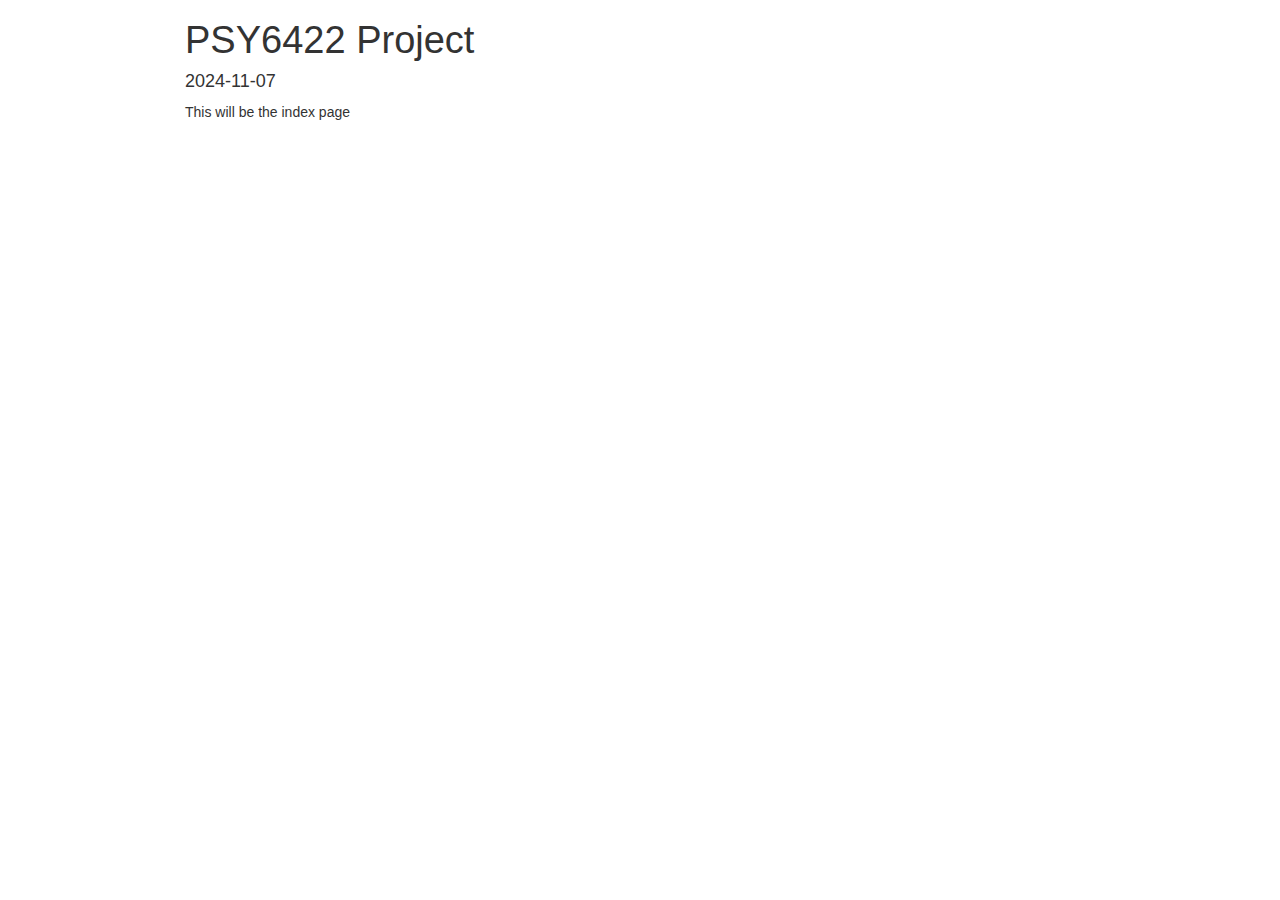
==== index.html @ 526a6722 "Add index page" ====
<!DOCTYPE html>

<html>

<head>

<meta charset="utf-8" />
<meta name="generator" content="pandoc" />
<meta http-equiv="X-UA-Compatible" content="IE=EDGE" />



<meta name="date" content="2024-11-07" />

<title>PSY6422 Project</title>

<script>// Pandoc 2.9 adds attributes on both header and div. We remove the former (to
// be compatible with the behavior of Pandoc < 2.8).
document.addEventListener('DOMContentLoaded', function(e) {
  var hs = document.querySelectorAll("div.section[class*='level'] > :first-child");
  var i, h, a;
  for (i = 0; i < hs.length; i++) {
    h = hs[i];
    if (!/^h[1-6]$/i.test(h.tagName)) continue;  // it should be a header h1-h6
    a = h.attributes;
    while (a.length > 0) h.removeAttribute(a[0].name);
  }
});
</script>
<script>/*! jQuery v3.6.0 | (c) OpenJS Foundation and other contributors | jquery.org/license */
!function(e,t){"use strict";"object"==typeof module&&"object"==typeof module.exports?module.exports=e.document?t(e,!0):function(e){if(!e.document)throw new Error("jQuery requires a window with a document");return t(e)}:t(e)}("undefined"!=typeof window?window:this,function(C,e){"use strict";var t=[],r=Object.getPrototypeOf,s=t.slice,g=t.flat?function(e){return t.flat.call(e)}:function(e){return t.concat.apply([],e)},u=t.push,i=t.indexOf,n={},o=n.toString,v=n.hasOwnProperty,a=v.toString,l=a.call(Object),y={},m=function(e){return"function"==typeof e&&"number"!=typeof e.nodeType&&"function"!=typeof e.item},x=function(e){return null!=e&&e===e.window},E=C.document,c={type:!0,src:!0,nonce:!0,noModule:!0};function b(e,t,n){var r,i,o=(n=n||E).createElement("script");if(o.text=e,t)for(r in c)(i=t[r]||t.getAttribute&&t.getAttribute(r))&&o.setAttribute(r,i);n.head.appendChild(o).parentNode.removeChild(o)}function w(e){return null==e?e+"":"object"==typeof e||"function"==typeof e?n[o.call(e)]||"object":typeof e}var f="3.6.0",S=function(e,t){return new S.fn.init(e,t)};function p(e){var t=!!e&&"length"in e&&e.length,n=w(e);return!m(e)&&!x(e)&&("array"===n||0===t||"number"==typeof t&&0<t&&t-1 in e)}S.fn=S.prototype={jquery:f,constructor:S,length:0,toArray:function(){return s.call(this)},get:function(e){return null==e?s.call(this):e<0?this[e+this.length]:this[e]},pushStack:function(e){var t=S.merge(this.constructor(),e);return t.prevObject=this,t},each:function(e){return S.each(this,e)},map:function(n){return this.pushStack(S.map(this,function(e,t){return n.call(e,t,e)}))},slice:function(){return this.pushStack(s.apply(this,arguments))},first:function(){return this.eq(0)},last:function(){return this.eq(-1)},even:function(){return this.pushStack(S.grep(this,function(e,t){return(t+1)%2}))},odd:function(){return this.pushStack(S.grep(this,function(e,t){return t%2}))},eq:function(e){var t=this.length,n=+e+(e<0?t:0);return this.pushStack(0<=n&&n<t?[this[n]]:[])},end:function(){return this.prevObject||this.constructor()},push:u,sort:t.sort,splice:t.splice},S.extend=S.fn.extend=function(){var e,t,n,r,i,o,a=arguments[0]||{},s=1,u=arguments.length,l=!1;for("boolean"==typeof a&&(l=a,a=arguments[s]||{},s++),"object"==typeof a||m(a)||(a={}),s===u&&(a=this,s--);s<u;s++)if(null!=(e=arguments[s]))for(t in e)r=e[t],"__proto__"!==t&&a!==r&&(l&&r&&(S.isPlainObject(r)||(i=Array.isArray(r)))?(n=a[t],o=i&&!Array.isArray(n)?[]:i||S.isPlainObject(n)?n:{},i=!1,a[t]=S.extend(l,o,r)):void 0!==r&&(a[t]=r));return a},S.extend({expando:"jQuery"+(f+Math.random()).replace(/\D/g,""),isReady:!0,error:function(e){throw new Error(e)},noop:function(){},isPlainObject:function(e){var t,n;return!(!e||"[object Object]"!==o.call(e))&&(!(t=r(e))||"function"==typeof(n=v.call(t,"constructor")&&t.constructor)&&a.call(n)===l)},isEmptyObject:function(e){var t;for(t in e)return!1;return!0},globalEval:function(e,t,n){b(e,{nonce:t&&t.nonce},n)},each:function(e,t){var n,r=0;if(p(e)){for(n=e.length;r<n;r++)if(!1===t.call(e[r],r,e[r]))break}else for(r in e)if(!1===t.call(e[r],r,e[r]))break;return e},makeArray:function(e,t){var n=t||[];return null!=e&&(p(Object(e))?S.merge(n,"string"==typeof e?[e]:e):u.call(n,e)),n},inArray:function(e,t,n){return null==t?-1:i.call(t,e,n)},merge:function(e,t){for(var n=+t.length,r=0,i=e.length;r<n;r++)e[i++]=t[r];return e.length=i,e},grep:function(e,t,n){for(var r=[],i=0,o=e.length,a=!n;i<o;i++)!t(e[i],i)!==a&&r.push(e[i]);return r},map:function(e,t,n){var r,i,o=0,a=[];if(p(e))for(r=e.length;o<r;o++)null!=(i=t(e[o],o,n))&&a.push(i);else for(o in e)null!=(i=t(e[o],o,n))&&a.push(i);return g(a)},guid:1,support:y}),"function"==typeof Symbol&&(S.fn[Symbol.iterator]=t[Symbol.iterator]),S.each("Boolean Number String Function Array Date RegExp Object Error Symbol".split(" "),function(e,t){n["[object "+t+"]"]=t.toLowerCase()});var d=function(n){var e,d,b,o,i,h,f,g,w,u,l,T,C,a,E,v,s,c,y,S="sizzle"+1*new Date,p=n.document,k=0,r=0,m=ue(),x=ue(),A=ue(),N=ue(),j=function(e,t){return e===t&&(l=!0),0},D={}.hasOwnProperty,t=[],q=t.pop,L=t.push,H=t.push,O=t.slice,P=function(e,t){for(var n=0,r=e.length;n<r;n++)if(e[n]===t)return n;return-1},R="checked|selected|async|autofocus|autoplay|controls|defer|disabled|hidden|ismap|loop|multiple|open|readonly|required|scoped",M="[\\x20\\t\\r\\n\\f]",I="(?:\\\\[\\da-fA-F]{1,6}"+M+"?|\\\\[^\\r\\n\\f]|[\\w-]|[^\0-\\x7f])+",W="\\["+M+"*("+I+")(?:"+M+"*([*^$|!~]?=)"+M+"*(?:'((?:\\\\.|[^\\\\'])*)'|\"((?:\\\\.|[^\\\\\"])*)\"|("+I+"))|)"+M+"*\\]",F=":("+I+")(?:\\((('((?:\\\\.|[^\\\\'])*)'|\"((?:\\\\.|[^\\\\\"])*)\")|((?:\\\\.|[^\\\\()[\\]]|"+W+")*)|.*)\\)|)",B=new RegExp(M+"+","g"),$=new RegExp("^"+M+"+|((?:^|[^\\\\])(?:\\\\.)*)"+M+"+$","g"),_=new RegExp("^"+M+"*,"+M+"*"),z=new RegExp("^"+M+"*([>+~]|"+M+")"+M+"*"),U=new RegExp(M+"|>"),X=new RegExp(F),V=new RegExp("^"+I+"$"),G={ID:new RegExp("^#("+I+")"),CLASS:new RegExp("^\\.("+I+")"),TAG:new RegExp("^("+I+"|[*])"),ATTR:new RegExp("^"+W),PSEUDO:new RegExp("^"+F),CHILD:new RegExp("^:(only|first|last|nth|nth-last)-(child|of-type)(?:\\("+M+"*(even|odd|(([+-]|)(\\d*)n|)"+M+"*(?:([+-]|)"+M+"*(\\d+)|))"+M+"*\\)|)","i"),bool:new RegExp("^(?:"+R+")$","i"),needsContext:new RegExp("^"+M+"*[>+~]|:(even|odd|eq|gt|lt|nth|first|last)(?:\\("+M+"*((?:-\\d)?\\d*)"+M+"*\\)|)(?=[^-]|$)","i")},Y=/HTML$/i,Q=/^(?:input|select|textarea|button)$/i,J=/^h\d$/i,K=/^[^{]+\{\s*\[native \w/,Z=/^(?:#([\w-]+)|(\w+)|\.([\w-]+))$/,ee=/[+~]/,te=new RegExp("\\\\[\\da-fA-F]{1,6}"+M+"?|\\\\([^\\r\\n\\f])","g"),ne=function(e,t){var n="0x"+e.slice(1)-65536;return t||(n<0?String.fromCharCode(n+65536):String.fromCharCode(n>>10|55296,1023&n|56320))},re=/([\0-\x1f\x7f]|^-?\d)|^-$|[^\0-\x1f\x7f-\uFFFF\w-]/g,ie=function(e,t){return t?"\0"===e?"\ufffd":e.slice(0,-1)+"\\"+e.charCodeAt(e.length-1).toString(16)+" ":"\\"+e},oe=function(){T()},ae=be(function(e){return!0===e.disabled&&"fieldset"===e.nodeName.toLowerCase()},{dir:"parentNode",next:"legend"});try{H.apply(t=O.call(p.childNodes),p.childNodes),t[p.childNodes.length].nodeType}catch(e){H={apply:t.length?function(e,t){L.apply(e,O.call(t))}:function(e,t){var n=e.length,r=0;while(e[n++]=t[r++]);e.length=n-1}}}function se(t,e,n,r){var i,o,a,s,u,l,c,f=e&&e.ownerDocument,p=e?e.nodeType:9;if(n=n||[],"string"!=typeof t||!t||1!==p&&9!==p&&11!==p)return n;if(!r&&(T(e),e=e||C,E)){if(11!==p&&(u=Z.exec(t)))if(i=u[1]){if(9===p){if(!(a=e.getElementById(i)))return n;if(a.id===i)return n.push(a),n}else if(f&&(a=f.getElementById(i))&&y(e,a)&&a.id===i)return n.push(a),n}else{if(u[2])return H.apply(n,e.getElementsByTagName(t)),n;if((i=u[3])&&d.getElementsByClassName&&e.getElementsByClassName)return H.apply(n,e.getElementsByClassName(i)),n}if(d.qsa&&!N[t+" "]&&(!v||!v.test(t))&&(1!==p||"object"!==e.nodeName.toLowerCase())){if(c=t,f=e,1===p&&(U.test(t)||z.test(t))){(f=ee.test(t)&&ye(e.parentNode)||e)===e&&d.scope||((s=e.getAttribute("id"))?s=s.replace(re,ie):e.setAttribute("id",s=S)),o=(l=h(t)).length;while(o--)l[o]=(s?"#"+s:":scope")+" "+xe(l[o]);c=l.join(",")}try{return H.apply(n,f.querySelectorAll(c)),n}catch(e){N(t,!0)}finally{s===S&&e.removeAttribute("id")}}}return g(t.replace($,"$1"),e,n,r)}function ue(){var r=[];return function e(t,n){return r.push(t+" ")>b.cacheLength&&delete e[r.shift()],e[t+" "]=n}}function le(e){return e[S]=!0,e}function ce(e){var t=C.createElement("fieldset");try{return!!e(t)}catch(e){return!1}finally{t.parentNode&&t.parentNode.removeChild(t),t=null}}function fe(e,t){var n=e.split("|"),r=n.length;while(r--)b.attrHandle[n[r]]=t}function pe(e,t){var n=t&&e,r=n&&1===e.nodeType&&1===t.nodeType&&e.sourceIndex-t.sourceIndex;if(r)return r;if(n)while(n=n.nextSibling)if(n===t)return-1;return e?1:-1}function de(t){return function(e){return"input"===e.nodeName.toLowerCase()&&e.type===t}}function he(n){return function(e){var t=e.nodeName.toLowerCase();return("input"===t||"button"===t)&&e.type===n}}function ge(t){return function(e){return"form"in e?e.parentNode&&!1===e.disabled?"label"in e?"label"in e.parentNode?e.parentNode.disabled===t:e.disabled===t:e.isDisabled===t||e.isDisabled!==!t&&ae(e)===t:e.disabled===t:"label"in e&&e.disabled===t}}function ve(a){return le(function(o){return o=+o,le(function(e,t){var n,r=a([],e.length,o),i=r.length;while(i--)e[n=r[i]]&&(e[n]=!(t[n]=e[n]))})})}function ye(e){return e&&"undefined"!=typeof e.getElementsByTagName&&e}for(e in d=se.support={},i=se.isXML=function(e){var t=e&&e.namespaceURI,n=e&&(e.ownerDocument||e).documentElement;return!Y.test(t||n&&n.nodeName||"HTML")},T=se.setDocument=function(e){var t,n,r=e?e.ownerDocument||e:p;return r!=C&&9===r.nodeType&&r.documentElement&&(a=(C=r).documentElement,E=!i(C),p!=C&&(n=C.defaultView)&&n.top!==n&&(n.addEventListener?n.addEventListener("unload",oe,!1):n.attachEvent&&n.attachEvent("onunload",oe)),d.scope=ce(function(e){return a.appendChild(e).appendChild(C.createElement("div")),"undefined"!=typeof e.querySelectorAll&&!e.querySelectorAll(":scope fieldset div").length}),d.attributes=ce(function(e){return e.className="i",!e.getAttribute("className")}),d.getElementsByTagName=ce(function(e){return e.appendChild(C.createComment("")),!e.getElementsByTagName("*").length}),d.getElementsByClassName=K.test(C.getElementsByClassName),d.getById=ce(function(e){return a.appendChild(e).id=S,!C.getElementsByName||!C.getElementsByName(S).length}),d.getById?(b.filter.ID=function(e){var t=e.replace(te,ne);return function(e){return e.getAttribute("id")===t}},b.find.ID=function(e,t){if("undefined"!=typeof t.getElementById&&E){var n=t.getElementById(e);return n?[n]:[]}}):(b.filter.ID=function(e){var n=e.replace(te,ne);return function(e){var t="undefined"!=typeof e.getAttributeNode&&e.getAttributeNode("id");return t&&t.value===n}},b.find.ID=function(e,t){if("undefined"!=typeof t.getElementById&&E){var n,r,i,o=t.getElementById(e);if(o){if((n=o.getAttributeNode("id"))&&n.value===e)return[o];i=t.getElementsByName(e),r=0;while(o=i[r++])if((n=o.getAttributeNode("id"))&&n.value===e)return[o]}return[]}}),b.find.TAG=d.getElementsByTagName?function(e,t){return"undefined"!=typeof t.getElementsByTagName?t.getElementsByTagName(e):d.qsa?t.querySelectorAll(e):void 0}:function(e,t){var n,r=[],i=0,o=t.getElementsByTagName(e);if("*"===e){while(n=o[i++])1===n.nodeType&&r.push(n);return r}return o},b.find.CLASS=d.getElementsByClassName&&function(e,t){if("undefined"!=typeof t.getElementsByClassName&&E)return t.getElementsByClassName(e)},s=[],v=[],(d.qsa=K.test(C.querySelectorAll))&&(ce(function(e){var t;a.appendChild(e).innerHTML="<a id='"+S+"'></a><select id='"+S+"-\r\\' msallowcapture=''><option selected=''></option></select>",e.querySelectorAll("[msallowcapture^='']").length&&v.push("[*^$]="+M+"*(?:''|\"\")"),e.querySelectorAll("[selected]").length||v.push("\\["+M+"*(?:value|"+R+")"),e.querySelectorAll("[id~="+S+"-]").length||v.push("~="),(t=C.createElement("input")).setAttribute("name",""),e.appendChild(t),e.querySelectorAll("[name='']").length||v.push("\\["+M+"*name"+M+"*="+M+"*(?:''|\"\")"),e.querySelectorAll(":checked").length||v.push(":checked"),e.querySelectorAll("a#"+S+"+*").length||v.push(".#.+[+~]"),e.querySelectorAll("\\\f"),v.push("[\\r\\n\\f]")}),ce(function(e){e.innerHTML="<a href='' disabled='disabled'></a><select disabled='disabled'><option/></select>";var t=C.createElement("input");t.setAttribute("type","hidden"),e.appendChild(t).setAttribute("name","D"),e.querySelectorAll("[name=d]").length&&v.push("name"+M+"*[*^$|!~]?="),2!==e.querySelectorAll(":enabled").length&&v.push(":enabled",":disabled"),a.appendChild(e).disabled=!0,2!==e.querySelectorAll(":disabled").length&&v.push(":enabled",":disabled"),e.querySelectorAll("*,:x"),v.push(",.*:")})),(d.matchesSelector=K.test(c=a.matches||a.webkitMatchesSelector||a.mozMatchesSelector||a.oMatchesSelector||a.msMatchesSelector))&&ce(function(e){d.disconnectedMatch=c.call(e,"*"),c.call(e,"[s!='']:x"),s.push("!=",F)}),v=v.length&&new RegExp(v.join("|")),s=s.length&&new RegExp(s.join("|")),t=K.test(a.compareDocumentPosition),y=t||K.test(a.contains)?function(e,t){var n=9===e.nodeType?e.documentElement:e,r=t&&t.parentNode;return e===r||!(!r||1!==r.nodeType||!(n.contains?n.contains(r):e.compareDocumentPosition&&16&e.compareDocumentPosition(r)))}:function(e,t){if(t)while(t=t.parentNode)if(t===e)return!0;return!1},j=t?function(e,t){if(e===t)return l=!0,0;var n=!e.compareDocumentPosition-!t.compareDocumentPosition;return n||(1&(n=(e.ownerDocument||e)==(t.ownerDocument||t)?e.compareDocumentPosition(t):1)||!d.sortDetached&&t.compareDocumentPosition(e)===n?e==C||e.ownerDocument==p&&y(p,e)?-1:t==C||t.ownerDocument==p&&y(p,t)?1:u?P(u,e)-P(u,t):0:4&n?-1:1)}:function(e,t){if(e===t)return l=!0,0;var n,r=0,i=e.parentNode,o=t.parentNode,a=[e],s=[t];if(!i||!o)return e==C?-1:t==C?1:i?-1:o?1:u?P(u,e)-P(u,t):0;if(i===o)return pe(e,t);n=e;while(n=n.parentNode)a.unshift(n);n=t;while(n=n.parentNode)s.unshift(n);while(a[r]===s[r])r++;return r?pe(a[r],s[r]):a[r]==p?-1:s[r]==p?1:0}),C},se.matches=function(e,t){return se(e,null,null,t)},se.matchesSelector=function(e,t){if(T(e),d.matchesSelector&&E&&!N[t+" "]&&(!s||!s.test(t))&&(!v||!v.test(t)))try{var n=c.call(e,t);if(n||d.disconnectedMatch||e.document&&11!==e.document.nodeType)return n}catch(e){N(t,!0)}return 0<se(t,C,null,[e]).length},se.contains=function(e,t){return(e.ownerDocument||e)!=C&&T(e),y(e,t)},se.attr=function(e,t){(e.ownerDocument||e)!=C&&T(e);var n=b.attrHandle[t.toLowerCase()],r=n&&D.call(b.attrHandle,t.toLowerCase())?n(e,t,!E):void 0;return void 0!==r?r:d.attributes||!E?e.getAttribute(t):(r=e.getAttributeNode(t))&&r.specified?r.value:null},se.escape=function(e){return(e+"").replace(re,ie)},se.error=function(e){throw new Error("Syntax error, unrecognized expression: "+e)},se.uniqueSort=function(e){var t,n=[],r=0,i=0;if(l=!d.detectDuplicates,u=!d.sortStable&&e.slice(0),e.sort(j),l){while(t=e[i++])t===e[i]&&(r=n.push(i));while(r--)e.splice(n[r],1)}return u=null,e},o=se.getText=function(e){var t,n="",r=0,i=e.nodeType;if(i){if(1===i||9===i||11===i){if("string"==typeof e.textContent)return e.textContent;for(e=e.firstChild;e;e=e.nextSibling)n+=o(e)}else if(3===i||4===i)return e.nodeValue}else while(t=e[r++])n+=o(t);return n},(b=se.selectors={cacheLength:50,createPseudo:le,match:G,attrHandle:{},find:{},relative:{">":{dir:"parentNode",first:!0}," ":{dir:"parentNode"},"+":{dir:"previousSibling",first:!0},"~":{dir:"previousSibling"}},preFilter:{ATTR:function(e){return e[1]=e[1].replace(te,ne),e[3]=(e[3]||e[4]||e[5]||"").replace(te,ne),"~="===e[2]&&(e[3]=" "+e[3]+" "),e.slice(0,4)},CHILD:function(e){return e[1]=e[1].toLowerCase(),"nth"===e[1].slice(0,3)?(e[3]||se.error(e[0]),e[4]=+(e[4]?e[5]+(e[6]||1):2*("even"===e[3]||"odd"===e[3])),e[5]=+(e[7]+e[8]||"odd"===e[3])):e[3]&&se.error(e[0]),e},PSEUDO:function(e){var t,n=!e[6]&&e[2];return G.CHILD.test(e[0])?null:(e[3]?e[2]=e[4]||e[5]||"":n&&X.test(n)&&(t=h(n,!0))&&(t=n.indexOf(")",n.length-t)-n.length)&&(e[0]=e[0].slice(0,t),e[2]=n.slice(0,t)),e.slice(0,3))}},filter:{TAG:function(e){var t=e.replace(te,ne).toLowerCase();return"*"===e?function(){return!0}:function(e){return e.nodeName&&e.nodeName.toLowerCase()===t}},CLASS:function(e){var t=m[e+" "];return t||(t=new RegExp("(^|"+M+")"+e+"("+M+"|$)"))&&m(e,function(e){return t.test("string"==typeof e.className&&e.className||"undefined"!=typeof e.getAttribute&&e.getAttribute("class")||"")})},ATTR:function(n,r,i){return function(e){var t=se.attr(e,n);return null==t?"!="===r:!r||(t+="","="===r?t===i:"!="===r?t!==i:"^="===r?i&&0===t.indexOf(i):"*="===r?i&&-1<t.indexOf(i):"$="===r?i&&t.slice(-i.length)===i:"~="===r?-1<(" "+t.replace(B," ")+" ").indexOf(i):"|="===r&&(t===i||t.slice(0,i.length+1)===i+"-"))}},CHILD:function(h,e,t,g,v){var y="nth"!==h.slice(0,3),m="last"!==h.slice(-4),x="of-type"===e;return 1===g&&0===v?function(e){return!!e.parentNode}:function(e,t,n){var r,i,o,a,s,u,l=y!==m?"nextSibling":"previousSibling",c=e.parentNode,f=x&&e.nodeName.toLowerCase(),p=!n&&!x,d=!1;if(c){if(y){while(l){a=e;while(a=a[l])if(x?a.nodeName.toLowerCase()===f:1===a.nodeType)return!1;u=l="only"===h&&!u&&"nextSibling"}return!0}if(u=[m?c.firstChild:c.lastChild],m&&p){d=(s=(r=(i=(o=(a=c)[S]||(a[S]={}))[a.uniqueID]||(o[a.uniqueID]={}))[h]||[])[0]===k&&r[1])&&r[2],a=s&&c.childNodes[s];while(a=++s&&a&&a[l]||(d=s=0)||u.pop())if(1===a.nodeType&&++d&&a===e){i[h]=[k,s,d];break}}else if(p&&(d=s=(r=(i=(o=(a=e)[S]||(a[S]={}))[a.uniqueID]||(o[a.uniqueID]={}))[h]||[])[0]===k&&r[1]),!1===d)while(a=++s&&a&&a[l]||(d=s=0)||u.pop())if((x?a.nodeName.toLowerCase()===f:1===a.nodeType)&&++d&&(p&&((i=(o=a[S]||(a[S]={}))[a.uniqueID]||(o[a.uniqueID]={}))[h]=[k,d]),a===e))break;return(d-=v)===g||d%g==0&&0<=d/g}}},PSEUDO:function(e,o){var t,a=b.pseudos[e]||b.setFilters[e.toLowerCase()]||se.error("unsupported pseudo: "+e);return a[S]?a(o):1<a.length?(t=[e,e,"",o],b.setFilters.hasOwnProperty(e.toLowerCase())?le(function(e,t){var n,r=a(e,o),i=r.length;while(i--)e[n=P(e,r[i])]=!(t[n]=r[i])}):function(e){return a(e,0,t)}):a}},pseudos:{not:le(function(e){var r=[],i=[],s=f(e.replace($,"$1"));return s[S]?le(function(e,t,n,r){var i,o=s(e,null,r,[]),a=e.length;while(a--)(i=o[a])&&(e[a]=!(t[a]=i))}):function(e,t,n){return r[0]=e,s(r,null,n,i),r[0]=null,!i.pop()}}),has:le(function(t){return function(e){return 0<se(t,e).length}}),contains:le(function(t){return t=t.replace(te,ne),function(e){return-1<(e.textContent||o(e)).indexOf(t)}}),lang:le(function(n){return V.test(n||"")||se.error("unsupported lang: "+n),n=n.replace(te,ne).toLowerCase(),function(e){var t;do{if(t=E?e.lang:e.getAttribute("xml:lang")||e.getAttribute("lang"))return(t=t.toLowerCase())===n||0===t.indexOf(n+"-")}while((e=e.parentNode)&&1===e.nodeType);return!1}}),target:function(e){var t=n.location&&n.location.hash;return t&&t.slice(1)===e.id},root:function(e){return e===a},focus:function(e){return e===C.activeElement&&(!C.hasFocus||C.hasFocus())&&!!(e.type||e.href||~e.tabIndex)},enabled:ge(!1),disabled:ge(!0),checked:function(e){var t=e.nodeName.toLowerCase();return"input"===t&&!!e.checked||"option"===t&&!!e.selected},selected:function(e){return e.parentNode&&e.parentNode.selectedIndex,!0===e.selected},empty:function(e){for(e=e.firstChild;e;e=e.nextSibling)if(e.nodeType<6)return!1;return!0},parent:function(e){return!b.pseudos.empty(e)},header:function(e){return J.test(e.nodeName)},input:function(e){return Q.test(e.nodeName)},button:function(e){var t=e.nodeName.toLowerCase();return"input"===t&&"button"===e.type||"button"===t},text:function(e){var t;return"input"===e.nodeName.toLowerCase()&&"text"===e.type&&(null==(t=e.getAttribute("type"))||"text"===t.toLowerCase())},first:ve(function(){return[0]}),last:ve(function(e,t){return[t-1]}),eq:ve(function(e,t,n){return[n<0?n+t:n]}),even:ve(function(e,t){for(var n=0;n<t;n+=2)e.push(n);return e}),odd:ve(function(e,t){for(var n=1;n<t;n+=2)e.push(n);return e}),lt:ve(function(e,t,n){for(var r=n<0?n+t:t<n?t:n;0<=--r;)e.push(r);return e}),gt:ve(function(e,t,n){for(var r=n<0?n+t:n;++r<t;)e.push(r);return e})}}).pseudos.nth=b.pseudos.eq,{radio:!0,checkbox:!0,file:!0,password:!0,image:!0})b.pseudos[e]=de(e);for(e in{submit:!0,reset:!0})b.pseudos[e]=he(e);function me(){}function xe(e){for(var t=0,n=e.length,r="";t<n;t++)r+=e[t].value;return r}function be(s,e,t){var u=e.dir,l=e.next,c=l||u,f=t&&"parentNode"===c,p=r++;return e.first?function(e,t,n){while(e=e[u])if(1===e.nodeType||f)return s(e,t,n);return!1}:function(e,t,n){var r,i,o,a=[k,p];if(n){while(e=e[u])if((1===e.nodeType||f)&&s(e,t,n))return!0}else while(e=e[u])if(1===e.nodeType||f)if(i=(o=e[S]||(e[S]={}))[e.uniqueID]||(o[e.uniqueID]={}),l&&l===e.nodeName.toLowerCase())e=e[u]||e;else{if((r=i[c])&&r[0]===k&&r[1]===p)return a[2]=r[2];if((i[c]=a)[2]=s(e,t,n))return!0}return!1}}function we(i){return 1<i.length?function(e,t,n){var r=i.length;while(r--)if(!i[r](e,t,n))return!1;return!0}:i[0]}function Te(e,t,n,r,i){for(var o,a=[],s=0,u=e.length,l=null!=t;s<u;s++)(o=e[s])&&(n&&!n(o,r,i)||(a.push(o),l&&t.push(s)));return a}function Ce(d,h,g,v,y,e){return v&&!v[S]&&(v=Ce(v)),y&&!y[S]&&(y=Ce(y,e)),le(function(e,t,n,r){var i,o,a,s=[],u=[],l=t.length,c=e||function(e,t,n){for(var r=0,i=t.length;r<i;r++)se(e,t[r],n);return n}(h||"*",n.nodeType?[n]:n,[]),f=!d||!e&&h?c:Te(c,s,d,n,r),p=g?y||(e?d:l||v)?[]:t:f;if(g&&g(f,p,n,r),v){i=Te(p,u),v(i,[],n,r),o=i.length;while(o--)(a=i[o])&&(p[u[o]]=!(f[u[o]]=a))}if(e){if(y||d){if(y){i=[],o=p.length;while(o--)(a=p[o])&&i.push(f[o]=a);y(null,p=[],i,r)}o=p.length;while(o--)(a=p[o])&&-1<(i=y?P(e,a):s[o])&&(e[i]=!(t[i]=a))}}else p=Te(p===t?p.splice(l,p.length):p),y?y(null,t,p,r):H.apply(t,p)})}function Ee(e){for(var i,t,n,r=e.length,o=b.relative[e[0].type],a=o||b.relative[" "],s=o?1:0,u=be(function(e){return e===i},a,!0),l=be(function(e){return-1<P(i,e)},a,!0),c=[function(e,t,n){var r=!o&&(n||t!==w)||((i=t).nodeType?u(e,t,n):l(e,t,n));return i=null,r}];s<r;s++)if(t=b.relative[e[s].type])c=[be(we(c),t)];else{if((t=b.filter[e[s].type].apply(null,e[s].matches))[S]){for(n=++s;n<r;n++)if(b.relative[e[n].type])break;return Ce(1<s&&we(c),1<s&&xe(e.slice(0,s-1).concat({value:" "===e[s-2].type?"*":""})).replace($,"$1"),t,s<n&&Ee(e.slice(s,n)),n<r&&Ee(e=e.slice(n)),n<r&&xe(e))}c.push(t)}return we(c)}return me.prototype=b.filters=b.pseudos,b.setFilters=new me,h=se.tokenize=function(e,t){var n,r,i,o,a,s,u,l=x[e+" "];if(l)return t?0:l.slice(0);a=e,s=[],u=b.preFilter;while(a){for(o in n&&!(r=_.exec(a))||(r&&(a=a.slice(r[0].length)||a),s.push(i=[])),n=!1,(r=z.exec(a))&&(n=r.shift(),i.push({value:n,type:r[0].replace($," ")}),a=a.slice(n.length)),b.filter)!(r=G[o].exec(a))||u[o]&&!(r=u[o](r))||(n=r.shift(),i.push({value:n,type:o,matches:r}),a=a.slice(n.length));if(!n)break}return t?a.length:a?se.error(e):x(e,s).slice(0)},f=se.compile=function(e,t){var n,v,y,m,x,r,i=[],o=[],a=A[e+" "];if(!a){t||(t=h(e)),n=t.length;while(n--)(a=Ee(t[n]))[S]?i.push(a):o.push(a);(a=A(e,(v=o,m=0<(y=i).length,x=0<v.length,r=function(e,t,n,r,i){var o,a,s,u=0,l="0",c=e&&[],f=[],p=w,d=e||x&&b.find.TAG("*",i),h=k+=null==p?1:Math.random()||.1,g=d.length;for(i&&(w=t==C||t||i);l!==g&&null!=(o=d[l]);l++){if(x&&o){a=0,t||o.ownerDocument==C||(T(o),n=!E);while(s=v[a++])if(s(o,t||C,n)){r.push(o);break}i&&(k=h)}m&&((o=!s&&o)&&u--,e&&c.push(o))}if(u+=l,m&&l!==u){a=0;while(s=y[a++])s(c,f,t,n);if(e){if(0<u)while(l--)c[l]||f[l]||(f[l]=q.call(r));f=Te(f)}H.apply(r,f),i&&!e&&0<f.length&&1<u+y.length&&se.uniqueSort(r)}return i&&(k=h,w=p),c},m?le(r):r))).selector=e}return a},g=se.select=function(e,t,n,r){var i,o,a,s,u,l="function"==typeof e&&e,c=!r&&h(e=l.selector||e);if(n=n||[],1===c.length){if(2<(o=c[0]=c[0].slice(0)).length&&"ID"===(a=o[0]).type&&9===t.nodeType&&E&&b.relative[o[1].type]){if(!(t=(b.find.ID(a.matches[0].replace(te,ne),t)||[])[0]))return n;l&&(t=t.parentNode),e=e.slice(o.shift().value.length)}i=G.needsContext.test(e)?0:o.length;while(i--){if(a=o[i],b.relative[s=a.type])break;if((u=b.find[s])&&(r=u(a.matches[0].replace(te,ne),ee.test(o[0].type)&&ye(t.parentNode)||t))){if(o.splice(i,1),!(e=r.length&&xe(o)))return H.apply(n,r),n;break}}}return(l||f(e,c))(r,t,!E,n,!t||ee.test(e)&&ye(t.parentNode)||t),n},d.sortStable=S.split("").sort(j).join("")===S,d.detectDuplicates=!!l,T(),d.sortDetached=ce(function(e){return 1&e.compareDocumentPosition(C.createElement("fieldset"))}),ce(function(e){return e.innerHTML="<a href='#'></a>","#"===e.firstChild.getAttribute("href")})||fe("type|href|height|width",function(e,t,n){if(!n)return e.getAttribute(t,"type"===t.toLowerCase()?1:2)}),d.attributes&&ce(function(e){return e.innerHTML="<input/>",e.firstChild.setAttribute("value",""),""===e.firstChild.getAttribute("value")})||fe("value",function(e,t,n){if(!n&&"input"===e.nodeName.toLowerCase())return e.defaultValue}),ce(function(e){return null==e.getAttribute("disabled")})||fe(R,function(e,t,n){var r;if(!n)return!0===e[t]?t.toLowerCase():(r=e.getAttributeNode(t))&&r.specified?r.value:null}),se}(C);S.find=d,S.expr=d.selectors,S.expr[":"]=S.expr.pseudos,S.uniqueSort=S.unique=d.uniqueSort,S.text=d.getText,S.isXMLDoc=d.isXML,S.contains=d.contains,S.escapeSelector=d.escape;var h=function(e,t,n){var r=[],i=void 0!==n;while((e=e[t])&&9!==e.nodeType)if(1===e.nodeType){if(i&&S(e).is(n))break;r.push(e)}return r},T=function(e,t){for(var n=[];e;e=e.nextSibling)1===e.nodeType&&e!==t&&n.push(e);return n},k=S.expr.match.needsContext;function A(e,t){return e.nodeName&&e.nodeName.toLowerCase()===t.toLowerCase()}var N=/^<([a-z][^\/\0>:\x20\t\r\n\f]*)[\x20\t\r\n\f]*\/?>(?:<\/\1>|)$/i;function j(e,n,r){return m(n)?S.grep(e,function(e,t){return!!n.call(e,t,e)!==r}):n.nodeType?S.grep(e,function(e){return e===n!==r}):"string"!=typeof n?S.grep(e,function(e){return-1<i.call(n,e)!==r}):S.filter(n,e,r)}S.filter=function(e,t,n){var r=t[0];return n&&(e=":not("+e+")"),1===t.length&&1===r.nodeType?S.find.matchesSelector(r,e)?[r]:[]:S.find.matches(e,S.grep(t,function(e){return 1===e.nodeType}))},S.fn.extend({find:function(e){var t,n,r=this.length,i=this;if("string"!=typeof e)return this.pushStack(S(e).filter(function(){for(t=0;t<r;t++)if(S.contains(i[t],this))return!0}));for(n=this.pushStack([]),t=0;t<r;t++)S.find(e,i[t],n);return 1<r?S.uniqueSort(n):n},filter:function(e){return this.pushStack(j(this,e||[],!1))},not:function(e){return this.pushStack(j(this,e||[],!0))},is:function(e){return!!j(this,"string"==typeof e&&k.test(e)?S(e):e||[],!1).length}});var D,q=/^(?:\s*(<[\w\W]+>)[^>]*|#([\w-]+))$/;(S.fn.init=function(e,t,n){var r,i;if(!e)return this;if(n=n||D,"string"==typeof e){if(!(r="<"===e[0]&&">"===e[e.length-1]&&3<=e.length?[null,e,null]:q.exec(e))||!r[1]&&t)return!t||t.jquery?(t||n).find(e):this.constructor(t).find(e);if(r[1]){if(t=t instanceof S?t[0]:t,S.merge(this,S.parseHTML(r[1],t&&t.nodeType?t.ownerDocument||t:E,!0)),N.test(r[1])&&S.isPlainObject(t))for(r in t)m(this[r])?this[r](t[r]):this.attr(r,t[r]);return this}return(i=E.getElementById(r[2]))&&(this[0]=i,this.length=1),this}return e.nodeType?(this[0]=e,this.length=1,this):m(e)?void 0!==n.ready?n.ready(e):e(S):S.makeArray(e,this)}).prototype=S.fn,D=S(E);var L=/^(?:parents|prev(?:Until|All))/,H={children:!0,contents:!0,next:!0,prev:!0};function O(e,t){while((e=e[t])&&1!==e.nodeType);return e}S.fn.extend({has:function(e){var t=S(e,this),n=t.length;return this.filter(function(){for(var e=0;e<n;e++)if(S.contains(this,t[e]))return!0})},closest:function(e,t){var n,r=0,i=this.length,o=[],a="string"!=typeof e&&S(e);if(!k.test(e))for(;r<i;r++)for(n=this[r];n&&n!==t;n=n.parentNode)if(n.nodeType<11&&(a?-1<a.index(n):1===n.nodeType&&S.find.matchesSelector(n,e))){o.push(n);break}return this.pushStack(1<o.length?S.uniqueSort(o):o)},index:function(e){return e?"string"==typeof e?i.call(S(e),this[0]):i.call(this,e.jquery?e[0]:e):this[0]&&this[0].parentNode?this.first().prevAll().length:-1},add:function(e,t){return this.pushStack(S.uniqueSort(S.merge(this.get(),S(e,t))))},addBack:function(e){return this.add(null==e?this.prevObject:this.prevObject.filter(e))}}),S.each({parent:function(e){var t=e.parentNode;return t&&11!==t.nodeType?t:null},parents:function(e){return h(e,"parentNode")},parentsUntil:function(e,t,n){return h(e,"parentNode",n)},next:function(e){return O(e,"nextSibling")},prev:function(e){return O(e,"previousSibling")},nextAll:function(e){return h(e,"nextSibling")},prevAll:function(e){return h(e,"previousSibling")},nextUntil:function(e,t,n){return h(e,"nextSibling",n)},prevUntil:function(e,t,n){return h(e,"previousSibling",n)},siblings:function(e){return T((e.parentNode||{}).firstChild,e)},children:function(e){return T(e.firstChild)},contents:function(e){return null!=e.contentDocument&&r(e.contentDocument)?e.contentDocument:(A(e,"template")&&(e=e.content||e),S.merge([],e.childNodes))}},function(r,i){S.fn[r]=function(e,t){var n=S.map(this,i,e);return"Until"!==r.slice(-5)&&(t=e),t&&"string"==typeof t&&(n=S.filter(t,n)),1<this.length&&(H[r]||S.uniqueSort(n),L.test(r)&&n.reverse()),this.pushStack(n)}});var P=/[^\x20\t\r\n\f]+/g;function R(e){return e}function M(e){throw e}function I(e,t,n,r){var i;try{e&&m(i=e.promise)?i.call(e).done(t).fail(n):e&&m(i=e.then)?i.call(e,t,n):t.apply(void 0,[e].slice(r))}catch(e){n.apply(void 0,[e])}}S.Callbacks=function(r){var e,n;r="string"==typeof r?(e=r,n={},S.each(e.match(P)||[],function(e,t){n[t]=!0}),n):S.extend({},r);var i,t,o,a,s=[],u=[],l=-1,c=function(){for(a=a||r.once,o=i=!0;u.length;l=-1){t=u.shift();while(++l<s.length)!1===s[l].apply(t[0],t[1])&&r.stopOnFalse&&(l=s.length,t=!1)}r.memory||(t=!1),i=!1,a&&(s=t?[]:"")},f={add:function(){return s&&(t&&!i&&(l=s.length-1,u.push(t)),function n(e){S.each(e,function(e,t){m(t)?r.unique&&f.has(t)||s.push(t):t&&t.length&&"string"!==w(t)&&n(t)})}(arguments),t&&!i&&c()),this},remove:function(){return S.each(arguments,function(e,t){var n;while(-1<(n=S.inArray(t,s,n)))s.splice(n,1),n<=l&&l--}),this},has:function(e){return e?-1<S.inArray(e,s):0<s.length},empty:function(){return s&&(s=[]),this},disable:function(){return a=u=[],s=t="",this},disabled:function(){return!s},lock:function(){return a=u=[],t||i||(s=t=""),this},locked:function(){return!!a},fireWith:function(e,t){return a||(t=[e,(t=t||[]).slice?t.slice():t],u.push(t),i||c()),this},fire:function(){return f.fireWith(this,arguments),this},fired:function(){return!!o}};return f},S.extend({Deferred:function(e){var o=[["notify","progress",S.Callbacks("memory"),S.Callbacks("memory"),2],["resolve","done",S.Callbacks("once memory"),S.Callbacks("once memory"),0,"resolved"],["reject","fail",S.Callbacks("once memory"),S.Callbacks("once memory"),1,"rejected"]],i="pending",a={state:function(){return i},always:function(){return s.done(arguments).fail(arguments),this},"catch":function(e){return a.then(null,e)},pipe:function(){var i=arguments;return S.Deferred(function(r){S.each(o,function(e,t){var n=m(i[t[4]])&&i[t[4]];s[t[1]](function(){var e=n&&n.apply(this,arguments);e&&m(e.promise)?e.promise().progress(r.notify).done(r.resolve).fail(r.reject):r[t[0]+"With"](this,n?[e]:arguments)})}),i=null}).promise()},then:function(t,n,r){var u=0;function l(i,o,a,s){return function(){var n=this,r=arguments,e=function(){var e,t;if(!(i<u)){if((e=a.apply(n,r))===o.promise())throw new TypeError("Thenable self-resolution");t=e&&("object"==typeof e||"function"==typeof e)&&e.then,m(t)?s?t.call(e,l(u,o,R,s),l(u,o,M,s)):(u++,t.call(e,l(u,o,R,s),l(u,o,M,s),l(u,o,R,o.notifyWith))):(a!==R&&(n=void 0,r=[e]),(s||o.resolveWith)(n,r))}},t=s?e:function(){try{e()}catch(e){S.Deferred.exceptionHook&&S.Deferred.exceptionHook(e,t.stackTrace),u<=i+1&&(a!==M&&(n=void 0,r=[e]),o.rejectWith(n,r))}};i?t():(S.Deferred.getStackHook&&(t.stackTrace=S.Deferred.getStackHook()),C.setTimeout(t))}}return S.Deferred(function(e){o[0][3].add(l(0,e,m(r)?r:R,e.notifyWith)),o[1][3].add(l(0,e,m(t)?t:R)),o[2][3].add(l(0,e,m(n)?n:M))}).promise()},promise:function(e){return null!=e?S.extend(e,a):a}},s={};return S.each(o,function(e,t){var n=t[2],r=t[5];a[t[1]]=n.add,r&&n.add(function(){i=r},o[3-e][2].disable,o[3-e][3].disable,o[0][2].lock,o[0][3].lock),n.add(t[3].fire),s[t[0]]=function(){return s[t[0]+"With"](this===s?void 0:this,arguments),this},s[t[0]+"With"]=n.fireWith}),a.promise(s),e&&e.call(s,s),s},when:function(e){var n=arguments.length,t=n,r=Array(t),i=s.call(arguments),o=S.Deferred(),a=function(t){return function(e){r[t]=this,i[t]=1<arguments.length?s.call(arguments):e,--n||o.resolveWith(r,i)}};if(n<=1&&(I(e,o.done(a(t)).resolve,o.reject,!n),"pending"===o.state()||m(i[t]&&i[t].then)))return o.then();while(t--)I(i[t],a(t),o.reject);return o.promise()}});var W=/^(Eval|Internal|Range|Reference|Syntax|Type|URI)Error$/;S.Deferred.exceptionHook=function(e,t){C.console&&C.console.warn&&e&&W.test(e.name)&&C.console.warn("jQuery.Deferred exception: "+e.message,e.stack,t)},S.readyException=function(e){C.setTimeout(function(){throw e})};var F=S.Deferred();function B(){E.removeEventListener("DOMContentLoaded",B),C.removeEventListener("load",B),S.ready()}S.fn.ready=function(e){return F.then(e)["catch"](function(e){S.readyException(e)}),this},S.extend({isReady:!1,readyWait:1,ready:function(e){(!0===e?--S.readyWait:S.isReady)||(S.isReady=!0)!==e&&0<--S.readyWait||F.resolveWith(E,[S])}}),S.ready.then=F.then,"complete"===E.readyState||"loading"!==E.readyState&&!E.documentElement.doScroll?C.setTimeout(S.ready):(E.addEventListener("DOMContentLoaded",B),C.addEventListener("load",B));var $=function(e,t,n,r,i,o,a){var s=0,u=e.length,l=null==n;if("object"===w(n))for(s in i=!0,n)$(e,t,s,n[s],!0,o,a);else if(void 0!==r&&(i=!0,m(r)||(a=!0),l&&(a?(t.call(e,r),t=null):(l=t,t=function(e,t,n){return l.call(S(e),n)})),t))for(;s<u;s++)t(e[s],n,a?r:r.call(e[s],s,t(e[s],n)));return i?e:l?t.call(e):u?t(e[0],n):o},_=/^-ms-/,z=/-([a-z])/g;function U(e,t){return t.toUpperCase()}function X(e){return e.replace(_,"ms-").replace(z,U)}var V=function(e){return 1===e.nodeType||9===e.nodeType||!+e.nodeType};function G(){this.expando=S.expando+G.uid++}G.uid=1,G.prototype={cache:function(e){var t=e[this.expando];return t||(t={},V(e)&&(e.nodeType?e[this.expando]=t:Object.defineProperty(e,this.expando,{value:t,configurable:!0}))),t},set:function(e,t,n){var r,i=this.cache(e);if("string"==typeof t)i[X(t)]=n;else for(r in t)i[X(r)]=t[r];return i},get:function(e,t){return void 0===t?this.cache(e):e[this.expando]&&e[this.expando][X(t)]},access:function(e,t,n){return void 0===t||t&&"string"==typeof t&&void 0===n?this.get(e,t):(this.set(e,t,n),void 0!==n?n:t)},remove:function(e,t){var n,r=e[this.expando];if(void 0!==r){if(void 0!==t){n=(t=Array.isArray(t)?t.map(X):(t=X(t))in r?[t]:t.match(P)||[]).length;while(n--)delete r[t[n]]}(void 0===t||S.isEmptyObject(r))&&(e.nodeType?e[this.expando]=void 0:delete e[this.expando])}},hasData:function(e){var t=e[this.expando];return void 0!==t&&!S.isEmptyObject(t)}};var Y=new G,Q=new G,J=/^(?:\{[\w\W]*\}|\[[\w\W]*\])$/,K=/[A-Z]/g;function Z(e,t,n){var r,i;if(void 0===n&&1===e.nodeType)if(r="data-"+t.replace(K,"-$&").toLowerCase(),"string"==typeof(n=e.getAttribute(r))){try{n="true"===(i=n)||"false"!==i&&("null"===i?null:i===+i+""?+i:J.test(i)?JSON.parse(i):i)}catch(e){}Q.set(e,t,n)}else n=void 0;return n}S.extend({hasData:function(e){return Q.hasData(e)||Y.hasData(e)},data:function(e,t,n){return Q.access(e,t,n)},removeData:function(e,t){Q.remove(e,t)},_data:function(e,t,n){return Y.access(e,t,n)},_removeData:function(e,t){Y.remove(e,t)}}),S.fn.extend({data:function(n,e){var t,r,i,o=this[0],a=o&&o.attributes;if(void 0===n){if(this.length&&(i=Q.get(o),1===o.nodeType&&!Y.get(o,"hasDataAttrs"))){t=a.length;while(t--)a[t]&&0===(r=a[t].name).indexOf("data-")&&(r=X(r.slice(5)),Z(o,r,i[r]));Y.set(o,"hasDataAttrs",!0)}return i}return"object"==typeof n?this.each(function(){Q.set(this,n)}):$(this,function(e){var t;if(o&&void 0===e)return void 0!==(t=Q.get(o,n))?t:void 0!==(t=Z(o,n))?t:void 0;this.each(function(){Q.set(this,n,e)})},null,e,1<arguments.length,null,!0)},removeData:function(e){return this.each(function(){Q.remove(this,e)})}}),S.extend({queue:function(e,t,n){var r;if(e)return t=(t||"fx")+"queue",r=Y.get(e,t),n&&(!r||Array.isArray(n)?r=Y.access(e,t,S.makeArray(n)):r.push(n)),r||[]},dequeue:function(e,t){t=t||"fx";var n=S.queue(e,t),r=n.length,i=n.shift(),o=S._queueHooks(e,t);"inprogress"===i&&(i=n.shift(),r--),i&&("fx"===t&&n.unshift("inprogress"),delete o.stop,i.call(e,function(){S.dequeue(e,t)},o)),!r&&o&&o.empty.fire()},_queueHooks:function(e,t){var n=t+"queueHooks";return Y.get(e,n)||Y.access(e,n,{empty:S.Callbacks("once memory").add(function(){Y.remove(e,[t+"queue",n])})})}}),S.fn.extend({queue:function(t,n){var e=2;return"string"!=typeof t&&(n=t,t="fx",e--),arguments.length<e?S.queue(this[0],t):void 0===n?this:this.each(function(){var e=S.queue(this,t,n);S._queueHooks(this,t),"fx"===t&&"inprogress"!==e[0]&&S.dequeue(this,t)})},dequeue:function(e){return this.each(function(){S.dequeue(this,e)})},clearQueue:function(e){return this.queue(e||"fx",[])},promise:function(e,t){var n,r=1,i=S.Deferred(),o=this,a=this.length,s=function(){--r||i.resolveWith(o,[o])};"string"!=typeof e&&(t=e,e=void 0),e=e||"fx";while(a--)(n=Y.get(o[a],e+"queueHooks"))&&n.empty&&(r++,n.empty.add(s));return s(),i.promise(t)}});var ee=/[+-]?(?:\d*\.|)\d+(?:[eE][+-]?\d+|)/.source,te=new RegExp("^(?:([+-])=|)("+ee+")([a-z%]*)$","i"),ne=["Top","Right","Bottom","Left"],re=E.documentElement,ie=function(e){return S.contains(e.ownerDocument,e)},oe={composed:!0};re.getRootNode&&(ie=function(e){return S.contains(e.ownerDocument,e)||e.getRootNode(oe)===e.ownerDocument});var ae=function(e,t){return"none"===(e=t||e).style.display||""===e.style.display&&ie(e)&&"none"===S.css(e,"display")};function se(e,t,n,r){var i,o,a=20,s=r?function(){return r.cur()}:function(){return S.css(e,t,"")},u=s(),l=n&&n[3]||(S.cssNumber[t]?"":"px"),c=e.nodeType&&(S.cssNumber[t]||"px"!==l&&+u)&&te.exec(S.css(e,t));if(c&&c[3]!==l){u/=2,l=l||c[3],c=+u||1;while(a--)S.style(e,t,c+l),(1-o)*(1-(o=s()/u||.5))<=0&&(a=0),c/=o;c*=2,S.style(e,t,c+l),n=n||[]}return n&&(c=+c||+u||0,i=n[1]?c+(n[1]+1)*n[2]:+n[2],r&&(r.unit=l,r.start=c,r.end=i)),i}var ue={};function le(e,t){for(var n,r,i,o,a,s,u,l=[],c=0,f=e.length;c<f;c++)(r=e[c]).style&&(n=r.style.display,t?("none"===n&&(l[c]=Y.get(r,"display")||null,l[c]||(r.style.display="")),""===r.style.display&&ae(r)&&(l[c]=(u=a=o=void 0,a=(i=r).ownerDocument,s=i.nodeName,(u=ue[s])||(o=a.body.appendChild(a.createElement(s)),u=S.css(o,"display"),o.parentNode.removeChild(o),"none"===u&&(u="block"),ue[s]=u)))):"none"!==n&&(l[c]="none",Y.set(r,"display",n)));for(c=0;c<f;c++)null!=l[c]&&(e[c].style.display=l[c]);return e}S.fn.extend({show:function(){return le(this,!0)},hide:function(){return le(this)},toggle:function(e){return"boolean"==typeof e?e?this.show():this.hide():this.each(function(){ae(this)?S(this).show():S(this).hide()})}});var ce,fe,pe=/^(?:checkbox|radio)$/i,de=/<([a-z][^\/\0>\x20\t\r\n\f]*)/i,he=/^$|^module$|\/(?:java|ecma)script/i;ce=E.createDocumentFragment().appendChild(E.createElement("div")),(fe=E.createElement("input")).setAttribute("type","radio"),fe.setAttribute("checked","checked"),fe.setAttribute("name","t"),ce.appendChild(fe),y.checkClone=ce.cloneNode(!0).cloneNode(!0).lastChild.checked,ce.innerHTML="<textarea>x</textarea>",y.noCloneChecked=!!ce.cloneNode(!0).lastChild.defaultValue,ce.innerHTML="<option></option>",y.option=!!ce.lastChild;var ge={thead:[1,"<table>","</table>"],col:[2,"<table><colgroup>","</colgroup></table>"],tr:[2,"<table><tbody>","</tbody></table>"],td:[3,"<table><tbody><tr>","</tr></tbody></table>"],_default:[0,"",""]};function ve(e,t){var n;return n="undefined"!=typeof e.getElementsByTagName?e.getElementsByTagName(t||"*"):"undefined"!=typeof e.querySelectorAll?e.querySelectorAll(t||"*"):[],void 0===t||t&&A(e,t)?S.merge([e],n):n}function ye(e,t){for(var n=0,r=e.length;n<r;n++)Y.set(e[n],"globalEval",!t||Y.get(t[n],"globalEval"))}ge.tbody=ge.tfoot=ge.colgroup=ge.caption=ge.thead,ge.th=ge.td,y.option||(ge.optgroup=ge.option=[1,"<select multiple='multiple'>","</select>"]);var me=/<|&#?\w+;/;function xe(e,t,n,r,i){for(var o,a,s,u,l,c,f=t.createDocumentFragment(),p=[],d=0,h=e.length;d<h;d++)if((o=e[d])||0===o)if("object"===w(o))S.merge(p,o.nodeType?[o]:o);else if(me.test(o)){a=a||f.appendChild(t.createElement("div")),s=(de.exec(o)||["",""])[1].toLowerCase(),u=ge[s]||ge._default,a.innerHTML=u[1]+S.htmlPrefilter(o)+u[2],c=u[0];while(c--)a=a.lastChild;S.merge(p,a.childNodes),(a=f.firstChild).textContent=""}else p.push(t.createTextNode(o));f.textContent="",d=0;while(o=p[d++])if(r&&-1<S.inArray(o,r))i&&i.push(o);else if(l=ie(o),a=ve(f.appendChild(o),"script"),l&&ye(a),n){c=0;while(o=a[c++])he.test(o.type||"")&&n.push(o)}return f}var be=/^([^.]*)(?:\.(.+)|)/;function we(){return!0}function Te(){return!1}function Ce(e,t){return e===function(){try{return E.activeElement}catch(e){}}()==("focus"===t)}function Ee(e,t,n,r,i,o){var a,s;if("object"==typeof t){for(s in"string"!=typeof n&&(r=r||n,n=void 0),t)Ee(e,s,n,r,t[s],o);return e}if(null==r&&null==i?(i=n,r=n=void 0):null==i&&("string"==typeof n?(i=r,r=void 0):(i=r,r=n,n=void 0)),!1===i)i=Te;else if(!i)return e;return 1===o&&(a=i,(i=function(e){return S().off(e),a.apply(this,arguments)}).guid=a.guid||(a.guid=S.guid++)),e.each(function(){S.event.add(this,t,i,r,n)})}function Se(e,i,o){o?(Y.set(e,i,!1),S.event.add(e,i,{namespace:!1,handler:function(e){var t,n,r=Y.get(this,i);if(1&e.isTrigger&&this[i]){if(r.length)(S.event.special[i]||{}).delegateType&&e.stopPropagation();else if(r=s.call(arguments),Y.set(this,i,r),t=o(this,i),this[i](),r!==(n=Y.get(this,i))||t?Y.set(this,i,!1):n={},r!==n)return e.stopImmediatePropagation(),e.preventDefault(),n&&n.value}else r.length&&(Y.set(this,i,{value:S.event.trigger(S.extend(r[0],S.Event.prototype),r.slice(1),this)}),e.stopImmediatePropagation())}})):void 0===Y.get(e,i)&&S.event.add(e,i,we)}S.event={global:{},add:function(t,e,n,r,i){var o,a,s,u,l,c,f,p,d,h,g,v=Y.get(t);if(V(t)){n.handler&&(n=(o=n).handler,i=o.selector),i&&S.find.matchesSelector(re,i),n.guid||(n.guid=S.guid++),(u=v.events)||(u=v.events=Object.create(null)),(a=v.handle)||(a=v.handle=function(e){return"undefined"!=typeof S&&S.event.triggered!==e.type?S.event.dispatch.apply(t,arguments):void 0}),l=(e=(e||"").match(P)||[""]).length;while(l--)d=g=(s=be.exec(e[l])||[])[1],h=(s[2]||"").split(".").sort(),d&&(f=S.event.special[d]||{},d=(i?f.delegateType:f.bindType)||d,f=S.event.special[d]||{},c=S.extend({type:d,origType:g,data:r,handler:n,guid:n.guid,selector:i,needsContext:i&&S.expr.match.needsContext.test(i),namespace:h.join(".")},o),(p=u[d])||((p=u[d]=[]).delegateCount=0,f.setup&&!1!==f.setup.call(t,r,h,a)||t.addEventListener&&t.addEventListener(d,a)),f.add&&(f.add.call(t,c),c.handler.guid||(c.handler.guid=n.guid)),i?p.splice(p.delegateCount++,0,c):p.push(c),S.event.global[d]=!0)}},remove:function(e,t,n,r,i){var o,a,s,u,l,c,f,p,d,h,g,v=Y.hasData(e)&&Y.get(e);if(v&&(u=v.events)){l=(t=(t||"").match(P)||[""]).length;while(l--)if(d=g=(s=be.exec(t[l])||[])[1],h=(s[2]||"").split(".").sort(),d){f=S.event.special[d]||{},p=u[d=(r?f.delegateType:f.bindType)||d]||[],s=s[2]&&new RegExp("(^|\\.)"+h.join("\\.(?:.*\\.|)")+"(\\.|$)"),a=o=p.length;while(o--)c=p[o],!i&&g!==c.origType||n&&n.guid!==c.guid||s&&!s.test(c.namespace)||r&&r!==c.selector&&("**"!==r||!c.selector)||(p.splice(o,1),c.selector&&p.delegateCount--,f.remove&&f.remove.call(e,c));a&&!p.length&&(f.teardown&&!1!==f.teardown.call(e,h,v.handle)||S.removeEvent(e,d,v.handle),delete u[d])}else for(d in u)S.event.remove(e,d+t[l],n,r,!0);S.isEmptyObject(u)&&Y.remove(e,"handle events")}},dispatch:function(e){var t,n,r,i,o,a,s=new Array(arguments.length),u=S.event.fix(e),l=(Y.get(this,"events")||Object.create(null))[u.type]||[],c=S.event.special[u.type]||{};for(s[0]=u,t=1;t<arguments.length;t++)s[t]=arguments[t];if(u.delegateTarget=this,!c.preDispatch||!1!==c.preDispatch.call(this,u)){a=S.event.handlers.call(this,u,l),t=0;while((i=a[t++])&&!u.isPropagationStopped()){u.currentTarget=i.elem,n=0;while((o=i.handlers[n++])&&!u.isImmediatePropagationStopped())u.rnamespace&&!1!==o.namespace&&!u.rnamespace.test(o.namespace)||(u.handleObj=o,u.data=o.data,void 0!==(r=((S.event.special[o.origType]||{}).handle||o.handler).apply(i.elem,s))&&!1===(u.result=r)&&(u.preventDefault(),u.stopPropagation()))}return c.postDispatch&&c.postDispatch.call(this,u),u.result}},handlers:function(e,t){var n,r,i,o,a,s=[],u=t.delegateCount,l=e.target;if(u&&l.nodeType&&!("click"===e.type&&1<=e.button))for(;l!==this;l=l.parentNode||this)if(1===l.nodeType&&("click"!==e.type||!0!==l.disabled)){for(o=[],a={},n=0;n<u;n++)void 0===a[i=(r=t[n]).selector+" "]&&(a[i]=r.needsContext?-1<S(i,this).index(l):S.find(i,this,null,[l]).length),a[i]&&o.push(r);o.length&&s.push({elem:l,handlers:o})}return l=this,u<t.length&&s.push({elem:l,handlers:t.slice(u)}),s},addProp:function(t,e){Object.defineProperty(S.Event.prototype,t,{enumerable:!0,configurable:!0,get:m(e)?function(){if(this.originalEvent)return e(this.originalEvent)}:function(){if(this.originalEvent)return this.originalEvent[t]},set:function(e){Object.defineProperty(this,t,{enumerable:!0,configurable:!0,writable:!0,value:e})}})},fix:function(e){return e[S.expando]?e:new S.Event(e)},special:{load:{noBubble:!0},click:{setup:function(e){var t=this||e;return pe.test(t.type)&&t.click&&A(t,"input")&&Se(t,"click",we),!1},trigger:function(e){var t=this||e;return pe.test(t.type)&&t.click&&A(t,"input")&&Se(t,"click"),!0},_default:function(e){var t=e.target;return pe.test(t.type)&&t.click&&A(t,"input")&&Y.get(t,"click")||A(t,"a")}},beforeunload:{postDispatch:function(e){void 0!==e.result&&e.originalEvent&&(e.originalEvent.returnValue=e.result)}}}},S.removeEvent=function(e,t,n){e.removeEventListener&&e.removeEventListener(t,n)},S.Event=function(e,t){if(!(this instanceof S.Event))return new S.Event(e,t);e&&e.type?(this.originalEvent=e,this.type=e.type,this.isDefaultPrevented=e.defaultPrevented||void 0===e.defaultPrevented&&!1===e.returnValue?we:Te,this.target=e.target&&3===e.target.nodeType?e.target.parentNode:e.target,this.currentTarget=e.currentTarget,this.relatedTarget=e.relatedTarget):this.type=e,t&&S.extend(this,t),this.timeStamp=e&&e.timeStamp||Date.now(),this[S.expando]=!0},S.Event.prototype={constructor:S.Event,isDefaultPrevented:Te,isPropagationStopped:Te,isImmediatePropagationStopped:Te,isSimulated:!1,preventDefault:function(){var e=this.originalEvent;this.isDefaultPrevented=we,e&&!this.isSimulated&&e.preventDefault()},stopPropagation:function(){var e=this.originalEvent;this.isPropagationStopped=we,e&&!this.isSimulated&&e.stopPropagation()},stopImmediatePropagation:function(){var e=this.originalEvent;this.isImmediatePropagationStopped=we,e&&!this.isSimulated&&e.stopImmediatePropagation(),this.stopPropagation()}},S.each({altKey:!0,bubbles:!0,cancelable:!0,changedTouches:!0,ctrlKey:!0,detail:!0,eventPhase:!0,metaKey:!0,pageX:!0,pageY:!0,shiftKey:!0,view:!0,"char":!0,code:!0,charCode:!0,key:!0,keyCode:!0,button:!0,buttons:!0,clientX:!0,clientY:!0,offsetX:!0,offsetY:!0,pointerId:!0,pointerType:!0,screenX:!0,screenY:!0,targetTouches:!0,toElement:!0,touches:!0,which:!0},S.event.addProp),S.each({focus:"focusin",blur:"focusout"},function(e,t){S.event.special[e]={setup:function(){return Se(this,e,Ce),!1},trigger:function(){return Se(this,e),!0},_default:function(){return!0},delegateType:t}}),S.each({mouseenter:"mouseover",mouseleave:"mouseout",pointerenter:"pointerover",pointerleave:"pointerout"},function(e,i){S.event.special[e]={delegateType:i,bindType:i,handle:function(e){var t,n=e.relatedTarget,r=e.handleObj;return n&&(n===this||S.contains(this,n))||(e.type=r.origType,t=r.handler.apply(this,arguments),e.type=i),t}}}),S.fn.extend({on:function(e,t,n,r){return Ee(this,e,t,n,r)},one:function(e,t,n,r){return Ee(this,e,t,n,r,1)},off:function(e,t,n){var r,i;if(e&&e.preventDefault&&e.handleObj)return r=e.handleObj,S(e.delegateTarget).off(r.namespace?r.origType+"."+r.namespace:r.origType,r.selector,r.handler),this;if("object"==typeof e){for(i in e)this.off(i,t,e[i]);return this}return!1!==t&&"function"!=typeof t||(n=t,t=void 0),!1===n&&(n=Te),this.each(function(){S.event.remove(this,e,n,t)})}});var ke=/<script|<style|<link/i,Ae=/checked\s*(?:[^=]|=\s*.checked.)/i,Ne=/^\s*<!(?:\[CDATA\[|--)|(?:\]\]|--)>\s*$/g;function je(e,t){return A(e,"table")&&A(11!==t.nodeType?t:t.firstChild,"tr")&&S(e).children("tbody")[0]||e}function De(e){return e.type=(null!==e.getAttribute("type"))+"/"+e.type,e}function qe(e){return"true/"===(e.type||"").slice(0,5)?e.type=e.type.slice(5):e.removeAttribute("type"),e}function Le(e,t){var n,r,i,o,a,s;if(1===t.nodeType){if(Y.hasData(e)&&(s=Y.get(e).events))for(i in Y.remove(t,"handle events"),s)for(n=0,r=s[i].length;n<r;n++)S.event.add(t,i,s[i][n]);Q.hasData(e)&&(o=Q.access(e),a=S.extend({},o),Q.set(t,a))}}function He(n,r,i,o){r=g(r);var e,t,a,s,u,l,c=0,f=n.length,p=f-1,d=r[0],h=m(d);if(h||1<f&&"string"==typeof d&&!y.checkClone&&Ae.test(d))return n.each(function(e){var t=n.eq(e);h&&(r[0]=d.call(this,e,t.html())),He(t,r,i,o)});if(f&&(t=(e=xe(r,n[0].ownerDocument,!1,n,o)).firstChild,1===e.childNodes.length&&(e=t),t||o)){for(s=(a=S.map(ve(e,"script"),De)).length;c<f;c++)u=e,c!==p&&(u=S.clone(u,!0,!0),s&&S.merge(a,ve(u,"script"))),i.call(n[c],u,c);if(s)for(l=a[a.length-1].ownerDocument,S.map(a,qe),c=0;c<s;c++)u=a[c],he.test(u.type||"")&&!Y.access(u,"globalEval")&&S.contains(l,u)&&(u.src&&"module"!==(u.type||"").toLowerCase()?S._evalUrl&&!u.noModule&&S._evalUrl(u.src,{nonce:u.nonce||u.getAttribute("nonce")},l):b(u.textContent.replace(Ne,""),u,l))}return n}function Oe(e,t,n){for(var r,i=t?S.filter(t,e):e,o=0;null!=(r=i[o]);o++)n||1!==r.nodeType||S.cleanData(ve(r)),r.parentNode&&(n&&ie(r)&&ye(ve(r,"script")),r.parentNode.removeChild(r));return e}S.extend({htmlPrefilter:function(e){return e},clone:function(e,t,n){var r,i,o,a,s,u,l,c=e.cloneNode(!0),f=ie(e);if(!(y.noCloneChecked||1!==e.nodeType&&11!==e.nodeType||S.isXMLDoc(e)))for(a=ve(c),r=0,i=(o=ve(e)).length;r<i;r++)s=o[r],u=a[r],void 0,"input"===(l=u.nodeName.toLowerCase())&&pe.test(s.type)?u.checked=s.checked:"input"!==l&&"textarea"!==l||(u.defaultValue=s.defaultValue);if(t)if(n)for(o=o||ve(e),a=a||ve(c),r=0,i=o.length;r<i;r++)Le(o[r],a[r]);else Le(e,c);return 0<(a=ve(c,"script")).length&&ye(a,!f&&ve(e,"script")),c},cleanData:function(e){for(var t,n,r,i=S.event.special,o=0;void 0!==(n=e[o]);o++)if(V(n)){if(t=n[Y.expando]){if(t.events)for(r in t.events)i[r]?S.event.remove(n,r):S.removeEvent(n,r,t.handle);n[Y.expando]=void 0}n[Q.expando]&&(n[Q.expando]=void 0)}}}),S.fn.extend({detach:function(e){return Oe(this,e,!0)},remove:function(e){return Oe(this,e)},text:function(e){return $(this,function(e){return void 0===e?S.text(this):this.empty().each(function(){1!==this.nodeType&&11!==this.nodeType&&9!==this.nodeType||(this.textContent=e)})},null,e,arguments.length)},append:function(){return He(this,arguments,function(e){1!==this.nodeType&&11!==this.nodeType&&9!==this.nodeType||je(this,e).appendChild(e)})},prepend:function(){return He(this,arguments,function(e){if(1===this.nodeType||11===this.nodeType||9===this.nodeType){var t=je(this,e);t.insertBefore(e,t.firstChild)}})},before:function(){return He(this,arguments,function(e){this.parentNode&&this.parentNode.insertBefore(e,this)})},after:function(){return He(this,arguments,function(e){this.parentNode&&this.parentNode.insertBefore(e,this.nextSibling)})},empty:function(){for(var e,t=0;null!=(e=this[t]);t++)1===e.nodeType&&(S.cleanData(ve(e,!1)),e.textContent="");return this},clone:function(e,t){return e=null!=e&&e,t=null==t?e:t,this.map(function(){return S.clone(this,e,t)})},html:function(e){return $(this,function(e){var t=this[0]||{},n=0,r=this.length;if(void 0===e&&1===t.nodeType)return t.innerHTML;if("string"==typeof e&&!ke.test(e)&&!ge[(de.exec(e)||["",""])[1].toLowerCase()]){e=S.htmlPrefilter(e);try{for(;n<r;n++)1===(t=this[n]||{}).nodeType&&(S.cleanData(ve(t,!1)),t.innerHTML=e);t=0}catch(e){}}t&&this.empty().append(e)},null,e,arguments.length)},replaceWith:function(){var n=[];return He(this,arguments,function(e){var t=this.parentNode;S.inArray(this,n)<0&&(S.cleanData(ve(this)),t&&t.replaceChild(e,this))},n)}}),S.each({appendTo:"append",prependTo:"prepend",insertBefore:"before",insertAfter:"after",replaceAll:"replaceWith"},function(e,a){S.fn[e]=function(e){for(var t,n=[],r=S(e),i=r.length-1,o=0;o<=i;o++)t=o===i?this:this.clone(!0),S(r[o])[a](t),u.apply(n,t.get());return this.pushStack(n)}});var Pe=new RegExp("^("+ee+")(?!px)[a-z%]+$","i"),Re=function(e){var t=e.ownerDocument.defaultView;return t&&t.opener||(t=C),t.getComputedStyle(e)},Me=function(e,t,n){var r,i,o={};for(i in t)o[i]=e.style[i],e.style[i]=t[i];for(i in r=n.call(e),t)e.style[i]=o[i];return r},Ie=new RegExp(ne.join("|"),"i");function We(e,t,n){var r,i,o,a,s=e.style;return(n=n||Re(e))&&(""!==(a=n.getPropertyValue(t)||n[t])||ie(e)||(a=S.style(e,t)),!y.pixelBoxStyles()&&Pe.test(a)&&Ie.test(t)&&(r=s.width,i=s.minWidth,o=s.maxWidth,s.minWidth=s.maxWidth=s.width=a,a=n.width,s.width=r,s.minWidth=i,s.maxWidth=o)),void 0!==a?a+"":a}function Fe(e,t){return{get:function(){if(!e())return(this.get=t).apply(this,arguments);delete this.get}}}!function(){function e(){if(l){u.style.cssText="position:absolute;left:-11111px;width:60px;margin-top:1px;padding:0;border:0",l.style.cssText="position:relative;display:block;box-sizing:border-box;overflow:scroll;margin:auto;border:1px;padding:1px;width:60%;top:1%",re.appendChild(u).appendChild(l);var e=C.getComputedStyle(l);n="1%"!==e.top,s=12===t(e.marginLeft),l.style.right="60%",o=36===t(e.right),r=36===t(e.width),l.style.position="absolute",i=12===t(l.offsetWidth/3),re.removeChild(u),l=null}}function t(e){return Math.round(parseFloat(e))}var n,r,i,o,a,s,u=E.createElement("div"),l=E.createElement("div");l.style&&(l.style.backgroundClip="content-box",l.cloneNode(!0).style.backgroundClip="",y.clearCloneStyle="content-box"===l.style.backgroundClip,S.extend(y,{boxSizingReliable:function(){return e(),r},pixelBoxStyles:function(){return e(),o},pixelPosition:function(){return e(),n},reliableMarginLeft:function(){return e(),s},scrollboxSize:function(){return e(),i},reliableTrDimensions:function(){var e,t,n,r;return null==a&&(e=E.createElement("table"),t=E.createElement("tr"),n=E.createElement("div"),e.style.cssText="position:absolute;left:-11111px;border-collapse:separate",t.style.cssText="border:1px solid",t.style.height="1px",n.style.height="9px",n.style.display="block",re.appendChild(e).appendChild(t).appendChild(n),r=C.getComputedStyle(t),a=parseInt(r.height,10)+parseInt(r.borderTopWidth,10)+parseInt(r.borderBottomWidth,10)===t.offsetHeight,re.removeChild(e)),a}}))}();var Be=["Webkit","Moz","ms"],$e=E.createElement("div").style,_e={};function ze(e){var t=S.cssProps[e]||_e[e];return t||(e in $e?e:_e[e]=function(e){var t=e[0].toUpperCase()+e.slice(1),n=Be.length;while(n--)if((e=Be[n]+t)in $e)return e}(e)||e)}var Ue=/^(none|table(?!-c[ea]).+)/,Xe=/^--/,Ve={position:"absolute",visibility:"hidden",display:"block"},Ge={letterSpacing:"0",fontWeight:"400"};function Ye(e,t,n){var r=te.exec(t);return r?Math.max(0,r[2]-(n||0))+(r[3]||"px"):t}function Qe(e,t,n,r,i,o){var a="width"===t?1:0,s=0,u=0;if(n===(r?"border":"content"))return 0;for(;a<4;a+=2)"margin"===n&&(u+=S.css(e,n+ne[a],!0,i)),r?("content"===n&&(u-=S.css(e,"padding"+ne[a],!0,i)),"margin"!==n&&(u-=S.css(e,"border"+ne[a]+"Width",!0,i))):(u+=S.css(e,"padding"+ne[a],!0,i),"padding"!==n?u+=S.css(e,"border"+ne[a]+"Width",!0,i):s+=S.css(e,"border"+ne[a]+"Width",!0,i));return!r&&0<=o&&(u+=Math.max(0,Math.ceil(e["offset"+t[0].toUpperCase()+t.slice(1)]-o-u-s-.5))||0),u}function Je(e,t,n){var r=Re(e),i=(!y.boxSizingReliable()||n)&&"border-box"===S.css(e,"boxSizing",!1,r),o=i,a=We(e,t,r),s="offset"+t[0].toUpperCase()+t.slice(1);if(Pe.test(a)){if(!n)return a;a="auto"}return(!y.boxSizingReliable()&&i||!y.reliableTrDimensions()&&A(e,"tr")||"auto"===a||!parseFloat(a)&&"inline"===S.css(e,"display",!1,r))&&e.getClientRects().length&&(i="border-box"===S.css(e,"boxSizing",!1,r),(o=s in e)&&(a=e[s])),(a=parseFloat(a)||0)+Qe(e,t,n||(i?"border":"content"),o,r,a)+"px"}function Ke(e,t,n,r,i){return new Ke.prototype.init(e,t,n,r,i)}S.extend({cssHooks:{opacity:{get:function(e,t){if(t){var n=We(e,"opacity");return""===n?"1":n}}}},cssNumber:{animationIterationCount:!0,columnCount:!0,fillOpacity:!0,flexGrow:!0,flexShrink:!0,fontWeight:!0,gridArea:!0,gridColumn:!0,gridColumnEnd:!0,gridColumnStart:!0,gridRow:!0,gridRowEnd:!0,gridRowStart:!0,lineHeight:!0,opacity:!0,order:!0,orphans:!0,widows:!0,zIndex:!0,zoom:!0},cssProps:{},style:function(e,t,n,r){if(e&&3!==e.nodeType&&8!==e.nodeType&&e.style){var i,o,a,s=X(t),u=Xe.test(t),l=e.style;if(u||(t=ze(s)),a=S.cssHooks[t]||S.cssHooks[s],void 0===n)return a&&"get"in a&&void 0!==(i=a.get(e,!1,r))?i:l[t];"string"===(o=typeof n)&&(i=te.exec(n))&&i[1]&&(n=se(e,t,i),o="number"),null!=n&&n==n&&("number"!==o||u||(n+=i&&i[3]||(S.cssNumber[s]?"":"px")),y.clearCloneStyle||""!==n||0!==t.indexOf("background")||(l[t]="inherit"),a&&"set"in a&&void 0===(n=a.set(e,n,r))||(u?l.setProperty(t,n):l[t]=n))}},css:function(e,t,n,r){var i,o,a,s=X(t);return Xe.test(t)||(t=ze(s)),(a=S.cssHooks[t]||S.cssHooks[s])&&"get"in a&&(i=a.get(e,!0,n)),void 0===i&&(i=We(e,t,r)),"normal"===i&&t in Ge&&(i=Ge[t]),""===n||n?(o=parseFloat(i),!0===n||isFinite(o)?o||0:i):i}}),S.each(["height","width"],function(e,u){S.cssHooks[u]={get:function(e,t,n){if(t)return!Ue.test(S.css(e,"display"))||e.getClientRects().length&&e.getBoundingClientRect().width?Je(e,u,n):Me(e,Ve,function(){return Je(e,u,n)})},set:function(e,t,n){var r,i=Re(e),o=!y.scrollboxSize()&&"absolute"===i.position,a=(o||n)&&"border-box"===S.css(e,"boxSizing",!1,i),s=n?Qe(e,u,n,a,i):0;return a&&o&&(s-=Math.ceil(e["offset"+u[0].toUpperCase()+u.slice(1)]-parseFloat(i[u])-Qe(e,u,"border",!1,i)-.5)),s&&(r=te.exec(t))&&"px"!==(r[3]||"px")&&(e.style[u]=t,t=S.css(e,u)),Ye(0,t,s)}}}),S.cssHooks.marginLeft=Fe(y.reliableMarginLeft,function(e,t){if(t)return(parseFloat(We(e,"marginLeft"))||e.getBoundingClientRect().left-Me(e,{marginLeft:0},function(){return e.getBoundingClientRect().left}))+"px"}),S.each({margin:"",padding:"",border:"Width"},function(i,o){S.cssHooks[i+o]={expand:function(e){for(var t=0,n={},r="string"==typeof e?e.split(" "):[e];t<4;t++)n[i+ne[t]+o]=r[t]||r[t-2]||r[0];return n}},"margin"!==i&&(S.cssHooks[i+o].set=Ye)}),S.fn.extend({css:function(e,t){return $(this,function(e,t,n){var r,i,o={},a=0;if(Array.isArray(t)){for(r=Re(e),i=t.length;a<i;a++)o[t[a]]=S.css(e,t[a],!1,r);return o}return void 0!==n?S.style(e,t,n):S.css(e,t)},e,t,1<arguments.length)}}),((S.Tween=Ke).prototype={constructor:Ke,init:function(e,t,n,r,i,o){this.elem=e,this.prop=n,this.easing=i||S.easing._default,this.options=t,this.start=this.now=this.cur(),this.end=r,this.unit=o||(S.cssNumber[n]?"":"px")},cur:function(){var e=Ke.propHooks[this.prop];return e&&e.get?e.get(this):Ke.propHooks._default.get(this)},run:function(e){var t,n=Ke.propHooks[this.prop];return this.options.duration?this.pos=t=S.easing[this.easing](e,this.options.duration*e,0,1,this.options.duration):this.pos=t=e,this.now=(this.end-this.start)*t+this.start,this.options.step&&this.options.step.call(this.elem,this.now,this),n&&n.set?n.set(this):Ke.propHooks._default.set(this),this}}).init.prototype=Ke.prototype,(Ke.propHooks={_default:{get:function(e){var t;return 1!==e.elem.nodeType||null!=e.elem[e.prop]&&null==e.elem.style[e.prop]?e.elem[e.prop]:(t=S.css(e.elem,e.prop,""))&&"auto"!==t?t:0},set:function(e){S.fx.step[e.prop]?S.fx.step[e.prop](e):1!==e.elem.nodeType||!S.cssHooks[e.prop]&&null==e.elem.style[ze(e.prop)]?e.elem[e.prop]=e.now:S.style(e.elem,e.prop,e.now+e.unit)}}}).scrollTop=Ke.propHooks.scrollLeft={set:function(e){e.elem.nodeType&&e.elem.parentNode&&(e.elem[e.prop]=e.now)}},S.easing={linear:function(e){return e},swing:function(e){return.5-Math.cos(e*Math.PI)/2},_default:"swing"},S.fx=Ke.prototype.init,S.fx.step={};var Ze,et,tt,nt,rt=/^(?:toggle|show|hide)$/,it=/queueHooks$/;function ot(){et&&(!1===E.hidden&&C.requestAnimationFrame?C.requestAnimationFrame(ot):C.setTimeout(ot,S.fx.interval),S.fx.tick())}function at(){return C.setTimeout(function(){Ze=void 0}),Ze=Date.now()}function st(e,t){var n,r=0,i={height:e};for(t=t?1:0;r<4;r+=2-t)i["margin"+(n=ne[r])]=i["padding"+n]=e;return t&&(i.opacity=i.width=e),i}function ut(e,t,n){for(var r,i=(lt.tweeners[t]||[]).concat(lt.tweeners["*"]),o=0,a=i.length;o<a;o++)if(r=i[o].call(n,t,e))return r}function lt(o,e,t){var n,a,r=0,i=lt.prefilters.length,s=S.Deferred().always(function(){delete u.elem}),u=function(){if(a)return!1;for(var e=Ze||at(),t=Math.max(0,l.startTime+l.duration-e),n=1-(t/l.duration||0),r=0,i=l.tweens.length;r<i;r++)l.tweens[r].run(n);return s.notifyWith(o,[l,n,t]),n<1&&i?t:(i||s.notifyWith(o,[l,1,0]),s.resolveWith(o,[l]),!1)},l=s.promise({elem:o,props:S.extend({},e),opts:S.extend(!0,{specialEasing:{},easing:S.easing._default},t),originalProperties:e,originalOptions:t,startTime:Ze||at(),duration:t.duration,tweens:[],createTween:function(e,t){var n=S.Tween(o,l.opts,e,t,l.opts.specialEasing[e]||l.opts.easing);return l.tweens.push(n),n},stop:function(e){var t=0,n=e?l.tweens.length:0;if(a)return this;for(a=!0;t<n;t++)l.tweens[t].run(1);return e?(s.notifyWith(o,[l,1,0]),s.resolveWith(o,[l,e])):s.rejectWith(o,[l,e]),this}}),c=l.props;for(!function(e,t){var n,r,i,o,a;for(n in e)if(i=t[r=X(n)],o=e[n],Array.isArray(o)&&(i=o[1],o=e[n]=o[0]),n!==r&&(e[r]=o,delete e[n]),(a=S.cssHooks[r])&&"expand"in a)for(n in o=a.expand(o),delete e[r],o)n in e||(e[n]=o[n],t[n]=i);else t[r]=i}(c,l.opts.specialEasing);r<i;r++)if(n=lt.prefilters[r].call(l,o,c,l.opts))return m(n.stop)&&(S._queueHooks(l.elem,l.opts.queue).stop=n.stop.bind(n)),n;return S.map(c,ut,l),m(l.opts.start)&&l.opts.start.call(o,l),l.progress(l.opts.progress).done(l.opts.done,l.opts.complete).fail(l.opts.fail).always(l.opts.always),S.fx.timer(S.extend(u,{elem:o,anim:l,queue:l.opts.queue})),l}S.Animation=S.extend(lt,{tweeners:{"*":[function(e,t){var n=this.createTween(e,t);return se(n.elem,e,te.exec(t),n),n}]},tweener:function(e,t){m(e)?(t=e,e=["*"]):e=e.match(P);for(var n,r=0,i=e.length;r<i;r++)n=e[r],lt.tweeners[n]=lt.tweeners[n]||[],lt.tweeners[n].unshift(t)},prefilters:[function(e,t,n){var r,i,o,a,s,u,l,c,f="width"in t||"height"in t,p=this,d={},h=e.style,g=e.nodeType&&ae(e),v=Y.get(e,"fxshow");for(r in n.queue||(null==(a=S._queueHooks(e,"fx")).unqueued&&(a.unqueued=0,s=a.empty.fire,a.empty.fire=function(){a.unqueued||s()}),a.unqueued++,p.always(function(){p.always(function(){a.unqueued--,S.queue(e,"fx").length||a.empty.fire()})})),t)if(i=t[r],rt.test(i)){if(delete t[r],o=o||"toggle"===i,i===(g?"hide":"show")){if("show"!==i||!v||void 0===v[r])continue;g=!0}d[r]=v&&v[r]||S.style(e,r)}if((u=!S.isEmptyObject(t))||!S.isEmptyObject(d))for(r in f&&1===e.nodeType&&(n.overflow=[h.overflow,h.overflowX,h.overflowY],null==(l=v&&v.display)&&(l=Y.get(e,"display")),"none"===(c=S.css(e,"display"))&&(l?c=l:(le([e],!0),l=e.style.display||l,c=S.css(e,"display"),le([e]))),("inline"===c||"inline-block"===c&&null!=l)&&"none"===S.css(e,"float")&&(u||(p.done(function(){h.display=l}),null==l&&(c=h.display,l="none"===c?"":c)),h.display="inline-block")),n.overflow&&(h.overflow="hidden",p.always(function(){h.overflow=n.overflow[0],h.overflowX=n.overflow[1],h.overflowY=n.overflow[2]})),u=!1,d)u||(v?"hidden"in v&&(g=v.hidden):v=Y.access(e,"fxshow",{display:l}),o&&(v.hidden=!g),g&&le([e],!0),p.done(function(){for(r in g||le([e]),Y.remove(e,"fxshow"),d)S.style(e,r,d[r])})),u=ut(g?v[r]:0,r,p),r in v||(v[r]=u.start,g&&(u.end=u.start,u.start=0))}],prefilter:function(e,t){t?lt.prefilters.unshift(e):lt.prefilters.push(e)}}),S.speed=function(e,t,n){var r=e&&"object"==typeof e?S.extend({},e):{complete:n||!n&&t||m(e)&&e,duration:e,easing:n&&t||t&&!m(t)&&t};return S.fx.off?r.duration=0:"number"!=typeof r.duration&&(r.duration in S.fx.speeds?r.duration=S.fx.speeds[r.duration]:r.duration=S.fx.speeds._default),null!=r.queue&&!0!==r.queue||(r.queue="fx"),r.old=r.complete,r.complete=function(){m(r.old)&&r.old.call(this),r.queue&&S.dequeue(this,r.queue)},r},S.fn.extend({fadeTo:function(e,t,n,r){return this.filter(ae).css("opacity",0).show().end().animate({opacity:t},e,n,r)},animate:function(t,e,n,r){var i=S.isEmptyObject(t),o=S.speed(e,n,r),a=function(){var e=lt(this,S.extend({},t),o);(i||Y.get(this,"finish"))&&e.stop(!0)};return a.finish=a,i||!1===o.queue?this.each(a):this.queue(o.queue,a)},stop:function(i,e,o){var a=function(e){var t=e.stop;delete e.stop,t(o)};return"string"!=typeof i&&(o=e,e=i,i=void 0),e&&this.queue(i||"fx",[]),this.each(function(){var e=!0,t=null!=i&&i+"queueHooks",n=S.timers,r=Y.get(this);if(t)r[t]&&r[t].stop&&a(r[t]);else for(t in r)r[t]&&r[t].stop&&it.test(t)&&a(r[t]);for(t=n.length;t--;)n[t].elem!==this||null!=i&&n[t].queue!==i||(n[t].anim.stop(o),e=!1,n.splice(t,1));!e&&o||S.dequeue(this,i)})},finish:function(a){return!1!==a&&(a=a||"fx"),this.each(function(){var e,t=Y.get(this),n=t[a+"queue"],r=t[a+"queueHooks"],i=S.timers,o=n?n.length:0;for(t.finish=!0,S.queue(this,a,[]),r&&r.stop&&r.stop.call(this,!0),e=i.length;e--;)i[e].elem===this&&i[e].queue===a&&(i[e].anim.stop(!0),i.splice(e,1));for(e=0;e<o;e++)n[e]&&n[e].finish&&n[e].finish.call(this);delete t.finish})}}),S.each(["toggle","show","hide"],function(e,r){var i=S.fn[r];S.fn[r]=function(e,t,n){return null==e||"boolean"==typeof e?i.apply(this,arguments):this.animate(st(r,!0),e,t,n)}}),S.each({slideDown:st("show"),slideUp:st("hide"),slideToggle:st("toggle"),fadeIn:{opacity:"show"},fadeOut:{opacity:"hide"},fadeToggle:{opacity:"toggle"}},function(e,r){S.fn[e]=function(e,t,n){return this.animate(r,e,t,n)}}),S.timers=[],S.fx.tick=function(){var e,t=0,n=S.timers;for(Ze=Date.now();t<n.length;t++)(e=n[t])()||n[t]!==e||n.splice(t--,1);n.length||S.fx.stop(),Ze=void 0},S.fx.timer=function(e){S.timers.push(e),S.fx.start()},S.fx.interval=13,S.fx.start=function(){et||(et=!0,ot())},S.fx.stop=function(){et=null},S.fx.speeds={slow:600,fast:200,_default:400},S.fn.delay=function(r,e){return r=S.fx&&S.fx.speeds[r]||r,e=e||"fx",this.queue(e,function(e,t){var n=C.setTimeout(e,r);t.stop=function(){C.clearTimeout(n)}})},tt=E.createElement("input"),nt=E.createElement("select").appendChild(E.createElement("option")),tt.type="checkbox",y.checkOn=""!==tt.value,y.optSelected=nt.selected,(tt=E.createElement("input")).value="t",tt.type="radio",y.radioValue="t"===tt.value;var ct,ft=S.expr.attrHandle;S.fn.extend({attr:function(e,t){return $(this,S.attr,e,t,1<arguments.length)},removeAttr:function(e){return this.each(function(){S.removeAttr(this,e)})}}),S.extend({attr:function(e,t,n){var r,i,o=e.nodeType;if(3!==o&&8!==o&&2!==o)return"undefined"==typeof e.getAttribute?S.prop(e,t,n):(1===o&&S.isXMLDoc(e)||(i=S.attrHooks[t.toLowerCase()]||(S.expr.match.bool.test(t)?ct:void 0)),void 0!==n?null===n?void S.removeAttr(e,t):i&&"set"in i&&void 0!==(r=i.set(e,n,t))?r:(e.setAttribute(t,n+""),n):i&&"get"in i&&null!==(r=i.get(e,t))?r:null==(r=S.find.attr(e,t))?void 0:r)},attrHooks:{type:{set:function(e,t){if(!y.radioValue&&"radio"===t&&A(e,"input")){var n=e.value;return e.setAttribute("type",t),n&&(e.value=n),t}}}},removeAttr:function(e,t){var n,r=0,i=t&&t.match(P);if(i&&1===e.nodeType)while(n=i[r++])e.removeAttribute(n)}}),ct={set:function(e,t,n){return!1===t?S.removeAttr(e,n):e.setAttribute(n,n),n}},S.each(S.expr.match.bool.source.match(/\w+/g),function(e,t){var a=ft[t]||S.find.attr;ft[t]=function(e,t,n){var r,i,o=t.toLowerCase();return n||(i=ft[o],ft[o]=r,r=null!=a(e,t,n)?o:null,ft[o]=i),r}});var pt=/^(?:input|select|textarea|button)$/i,dt=/^(?:a|area)$/i;function ht(e){return(e.match(P)||[]).join(" ")}function gt(e){return e.getAttribute&&e.getAttribute("class")||""}function vt(e){return Array.isArray(e)?e:"string"==typeof e&&e.match(P)||[]}S.fn.extend({prop:function(e,t){return $(this,S.prop,e,t,1<arguments.length)},removeProp:function(e){return this.each(function(){delete this[S.propFix[e]||e]})}}),S.extend({prop:function(e,t,n){var r,i,o=e.nodeType;if(3!==o&&8!==o&&2!==o)return 1===o&&S.isXMLDoc(e)||(t=S.propFix[t]||t,i=S.propHooks[t]),void 0!==n?i&&"set"in i&&void 0!==(r=i.set(e,n,t))?r:e[t]=n:i&&"get"in i&&null!==(r=i.get(e,t))?r:e[t]},propHooks:{tabIndex:{get:function(e){var t=S.find.attr(e,"tabindex");return t?parseInt(t,10):pt.test(e.nodeName)||dt.test(e.nodeName)&&e.href?0:-1}}},propFix:{"for":"htmlFor","class":"className"}}),y.optSelected||(S.propHooks.selected={get:function(e){var t=e.parentNode;return t&&t.parentNode&&t.parentNode.selectedIndex,null},set:function(e){var t=e.parentNode;t&&(t.selectedIndex,t.parentNode&&t.parentNode.selectedIndex)}}),S.each(["tabIndex","readOnly","maxLength","cellSpacing","cellPadding","rowSpan","colSpan","useMap","frameBorder","contentEditable"],function(){S.propFix[this.toLowerCase()]=this}),S.fn.extend({addClass:function(t){var e,n,r,i,o,a,s,u=0;if(m(t))return this.each(function(e){S(this).addClass(t.call(this,e,gt(this)))});if((e=vt(t)).length)while(n=this[u++])if(i=gt(n),r=1===n.nodeType&&" "+ht(i)+" "){a=0;while(o=e[a++])r.indexOf(" "+o+" ")<0&&(r+=o+" ");i!==(s=ht(r))&&n.setAttribute("class",s)}return this},removeClass:function(t){var e,n,r,i,o,a,s,u=0;if(m(t))return this.each(function(e){S(this).removeClass(t.call(this,e,gt(this)))});if(!arguments.length)return this.attr("class","");if((e=vt(t)).length)while(n=this[u++])if(i=gt(n),r=1===n.nodeType&&" "+ht(i)+" "){a=0;while(o=e[a++])while(-1<r.indexOf(" "+o+" "))r=r.replace(" "+o+" "," ");i!==(s=ht(r))&&n.setAttribute("class",s)}return this},toggleClass:function(i,t){var o=typeof i,a="string"===o||Array.isArray(i);return"boolean"==typeof t&&a?t?this.addClass(i):this.removeClass(i):m(i)?this.each(function(e){S(this).toggleClass(i.call(this,e,gt(this),t),t)}):this.each(function(){var e,t,n,r;if(a){t=0,n=S(this),r=vt(i);while(e=r[t++])n.hasClass(e)?n.removeClass(e):n.addClass(e)}else void 0!==i&&"boolean"!==o||((e=gt(this))&&Y.set(this,"__className__",e),this.setAttribute&&this.setAttribute("class",e||!1===i?"":Y.get(this,"__className__")||""))})},hasClass:function(e){var t,n,r=0;t=" "+e+" ";while(n=this[r++])if(1===n.nodeType&&-1<(" "+ht(gt(n))+" ").indexOf(t))return!0;return!1}});var yt=/\r/g;S.fn.extend({val:function(n){var r,e,i,t=this[0];return arguments.length?(i=m(n),this.each(function(e){var t;1===this.nodeType&&(null==(t=i?n.call(this,e,S(this).val()):n)?t="":"number"==typeof t?t+="":Array.isArray(t)&&(t=S.map(t,function(e){return null==e?"":e+""})),(r=S.valHooks[this.type]||S.valHooks[this.nodeName.toLowerCase()])&&"set"in r&&void 0!==r.set(this,t,"value")||(this.value=t))})):t?(r=S.valHooks[t.type]||S.valHooks[t.nodeName.toLowerCase()])&&"get"in r&&void 0!==(e=r.get(t,"value"))?e:"string"==typeof(e=t.value)?e.replace(yt,""):null==e?"":e:void 0}}),S.extend({valHooks:{option:{get:function(e){var t=S.find.attr(e,"value");return null!=t?t:ht(S.text(e))}},select:{get:function(e){var t,n,r,i=e.options,o=e.selectedIndex,a="select-one"===e.type,s=a?null:[],u=a?o+1:i.length;for(r=o<0?u:a?o:0;r<u;r++)if(((n=i[r]).selected||r===o)&&!n.disabled&&(!n.parentNode.disabled||!A(n.parentNode,"optgroup"))){if(t=S(n).val(),a)return t;s.push(t)}return s},set:function(e,t){var n,r,i=e.options,o=S.makeArray(t),a=i.length;while(a--)((r=i[a]).selected=-1<S.inArray(S.valHooks.option.get(r),o))&&(n=!0);return n||(e.selectedIndex=-1),o}}}}),S.each(["radio","checkbox"],function(){S.valHooks[this]={set:function(e,t){if(Array.isArray(t))return e.checked=-1<S.inArray(S(e).val(),t)}},y.checkOn||(S.valHooks[this].get=function(e){return null===e.getAttribute("value")?"on":e.value})}),y.focusin="onfocusin"in C;var mt=/^(?:focusinfocus|focusoutblur)$/,xt=function(e){e.stopPropagation()};S.extend(S.event,{trigger:function(e,t,n,r){var i,o,a,s,u,l,c,f,p=[n||E],d=v.call(e,"type")?e.type:e,h=v.call(e,"namespace")?e.namespace.split("."):[];if(o=f=a=n=n||E,3!==n.nodeType&&8!==n.nodeType&&!mt.test(d+S.event.triggered)&&(-1<d.indexOf(".")&&(d=(h=d.split(".")).shift(),h.sort()),u=d.indexOf(":")<0&&"on"+d,(e=e[S.expando]?e:new S.Event(d,"object"==typeof e&&e)).isTrigger=r?2:3,e.namespace=h.join("."),e.rnamespace=e.namespace?new RegExp("(^|\\.)"+h.join("\\.(?:.*\\.|)")+"(\\.|$)"):null,e.result=void 0,e.target||(e.target=n),t=null==t?[e]:S.makeArray(t,[e]),c=S.event.special[d]||{},r||!c.trigger||!1!==c.trigger.apply(n,t))){if(!r&&!c.noBubble&&!x(n)){for(s=c.delegateType||d,mt.test(s+d)||(o=o.parentNode);o;o=o.parentNode)p.push(o),a=o;a===(n.ownerDocument||E)&&p.push(a.defaultView||a.parentWindow||C)}i=0;while((o=p[i++])&&!e.isPropagationStopped())f=o,e.type=1<i?s:c.bindType||d,(l=(Y.get(o,"events")||Object.create(null))[e.type]&&Y.get(o,"handle"))&&l.apply(o,t),(l=u&&o[u])&&l.apply&&V(o)&&(e.result=l.apply(o,t),!1===e.result&&e.preventDefault());return e.type=d,r||e.isDefaultPrevented()||c._default&&!1!==c._default.apply(p.pop(),t)||!V(n)||u&&m(n[d])&&!x(n)&&((a=n[u])&&(n[u]=null),S.event.triggered=d,e.isPropagationStopped()&&f.addEventListener(d,xt),n[d](),e.isPropagationStopped()&&f.removeEventListener(d,xt),S.event.triggered=void 0,a&&(n[u]=a)),e.result}},simulate:function(e,t,n){var r=S.extend(new S.Event,n,{type:e,isSimulated:!0});S.event.trigger(r,null,t)}}),S.fn.extend({trigger:function(e,t){return this.each(function(){S.event.trigger(e,t,this)})},triggerHandler:function(e,t){var n=this[0];if(n)return S.event.trigger(e,t,n,!0)}}),y.focusin||S.each({focus:"focusin",blur:"focusout"},function(n,r){var i=function(e){S.event.simulate(r,e.target,S.event.fix(e))};S.event.special[r]={setup:function(){var e=this.ownerDocument||this.document||this,t=Y.access(e,r);t||e.addEventListener(n,i,!0),Y.access(e,r,(t||0)+1)},teardown:function(){var e=this.ownerDocument||this.document||this,t=Y.access(e,r)-1;t?Y.access(e,r,t):(e.removeEventListener(n,i,!0),Y.remove(e,r))}}});var bt=C.location,wt={guid:Date.now()},Tt=/\?/;S.parseXML=function(e){var t,n;if(!e||"string"!=typeof e)return null;try{t=(new C.DOMParser).parseFromString(e,"text/xml")}catch(e){}return n=t&&t.getElementsByTagName("parsererror")[0],t&&!n||S.error("Invalid XML: "+(n?S.map(n.childNodes,function(e){return e.textContent}).join("\n"):e)),t};var Ct=/\[\]$/,Et=/\r?\n/g,St=/^(?:submit|button|image|reset|file)$/i,kt=/^(?:input|select|textarea|keygen)/i;function At(n,e,r,i){var t;if(Array.isArray(e))S.each(e,function(e,t){r||Ct.test(n)?i(n,t):At(n+"["+("object"==typeof t&&null!=t?e:"")+"]",t,r,i)});else if(r||"object"!==w(e))i(n,e);else for(t in e)At(n+"["+t+"]",e[t],r,i)}S.param=function(e,t){var n,r=[],i=function(e,t){var n=m(t)?t():t;r[r.length]=encodeURIComponent(e)+"="+encodeURIComponent(null==n?"":n)};if(null==e)return"";if(Array.isArray(e)||e.jquery&&!S.isPlainObject(e))S.each(e,function(){i(this.name,this.value)});else for(n in e)At(n,e[n],t,i);return r.join("&")},S.fn.extend({serialize:function(){return S.param(this.serializeArray())},serializeArray:function(){return this.map(function(){var e=S.prop(this,"elements");return e?S.makeArray(e):this}).filter(function(){var e=this.type;return this.name&&!S(this).is(":disabled")&&kt.test(this.nodeName)&&!St.test(e)&&(this.checked||!pe.test(e))}).map(function(e,t){var n=S(this).val();return null==n?null:Array.isArray(n)?S.map(n,function(e){return{name:t.name,value:e.replace(Et,"\r\n")}}):{name:t.name,value:n.replace(Et,"\r\n")}}).get()}});var Nt=/%20/g,jt=/#.*$/,Dt=/([?&])_=[^&]*/,qt=/^(.*?):[ \t]*([^\r\n]*)$/gm,Lt=/^(?:GET|HEAD)$/,Ht=/^\/\//,Ot={},Pt={},Rt="*/".concat("*"),Mt=E.createElement("a");function It(o){return function(e,t){"string"!=typeof e&&(t=e,e="*");var n,r=0,i=e.toLowerCase().match(P)||[];if(m(t))while(n=i[r++])"+"===n[0]?(n=n.slice(1)||"*",(o[n]=o[n]||[]).unshift(t)):(o[n]=o[n]||[]).push(t)}}function Wt(t,i,o,a){var s={},u=t===Pt;function l(e){var r;return s[e]=!0,S.each(t[e]||[],function(e,t){var n=t(i,o,a);return"string"!=typeof n||u||s[n]?u?!(r=n):void 0:(i.dataTypes.unshift(n),l(n),!1)}),r}return l(i.dataTypes[0])||!s["*"]&&l("*")}function Ft(e,t){var n,r,i=S.ajaxSettings.flatOptions||{};for(n in t)void 0!==t[n]&&((i[n]?e:r||(r={}))[n]=t[n]);return r&&S.extend(!0,e,r),e}Mt.href=bt.href,S.extend({active:0,lastModified:{},etag:{},ajaxSettings:{url:bt.href,type:"GET",isLocal:/^(?:about|app|app-storage|.+-extension|file|res|widget):$/.test(bt.protocol),global:!0,processData:!0,async:!0,contentType:"application/x-www-form-urlencoded; charset=UTF-8",accepts:{"*":Rt,text:"text/plain",html:"text/html",xml:"application/xml, text/xml",json:"application/json, text/javascript"},contents:{xml:/\bxml\b/,html:/\bhtml/,json:/\bjson\b/},responseFields:{xml:"responseXML",text:"responseText",json:"responseJSON"},converters:{"* text":String,"text html":!0,"text json":JSON.parse,"text xml":S.parseXML},flatOptions:{url:!0,context:!0}},ajaxSetup:function(e,t){return t?Ft(Ft(e,S.ajaxSettings),t):Ft(S.ajaxSettings,e)},ajaxPrefilter:It(Ot),ajaxTransport:It(Pt),ajax:function(e,t){"object"==typeof e&&(t=e,e=void 0),t=t||{};var c,f,p,n,d,r,h,g,i,o,v=S.ajaxSetup({},t),y=v.context||v,m=v.context&&(y.nodeType||y.jquery)?S(y):S.event,x=S.Deferred(),b=S.Callbacks("once memory"),w=v.statusCode||{},a={},s={},u="canceled",T={readyState:0,getResponseHeader:function(e){var t;if(h){if(!n){n={};while(t=qt.exec(p))n[t[1].toLowerCase()+" "]=(n[t[1].toLowerCase()+" "]||[]).concat(t[2])}t=n[e.toLowerCase()+" "]}return null==t?null:t.join(", ")},getAllResponseHeaders:function(){return h?p:null},setRequestHeader:function(e,t){return null==h&&(e=s[e.toLowerCase()]=s[e.toLowerCase()]||e,a[e]=t),this},overrideMimeType:function(e){return null==h&&(v.mimeType=e),this},statusCode:function(e){var t;if(e)if(h)T.always(e[T.status]);else for(t in e)w[t]=[w[t],e[t]];return this},abort:function(e){var t=e||u;return c&&c.abort(t),l(0,t),this}};if(x.promise(T),v.url=((e||v.url||bt.href)+"").replace(Ht,bt.protocol+"//"),v.type=t.method||t.type||v.method||v.type,v.dataTypes=(v.dataType||"*").toLowerCase().match(P)||[""],null==v.crossDomain){r=E.createElement("a");try{r.href=v.url,r.href=r.href,v.crossDomain=Mt.protocol+"//"+Mt.host!=r.protocol+"//"+r.host}catch(e){v.crossDomain=!0}}if(v.data&&v.processData&&"string"!=typeof v.data&&(v.data=S.param(v.data,v.traditional)),Wt(Ot,v,t,T),h)return T;for(i in(g=S.event&&v.global)&&0==S.active++&&S.event.trigger("ajaxStart"),v.type=v.type.toUpperCase(),v.hasContent=!Lt.test(v.type),f=v.url.replace(jt,""),v.hasContent?v.data&&v.processData&&0===(v.contentType||"").indexOf("application/x-www-form-urlencoded")&&(v.data=v.data.replace(Nt,"+")):(o=v.url.slice(f.length),v.data&&(v.processData||"string"==typeof v.data)&&(f+=(Tt.test(f)?"&":"?")+v.data,delete v.data),!1===v.cache&&(f=f.replace(Dt,"$1"),o=(Tt.test(f)?"&":"?")+"_="+wt.guid+++o),v.url=f+o),v.ifModified&&(S.lastModified[f]&&T.setRequestHeader("If-Modified-Since",S.lastModified[f]),S.etag[f]&&T.setRequestHeader("If-None-Match",S.etag[f])),(v.data&&v.hasContent&&!1!==v.contentType||t.contentType)&&T.setRequestHeader("Content-Type",v.contentType),T.setRequestHeader("Accept",v.dataTypes[0]&&v.accepts[v.dataTypes[0]]?v.accepts[v.dataTypes[0]]+("*"!==v.dataTypes[0]?", "+Rt+"; q=0.01":""):v.accepts["*"]),v.headers)T.setRequestHeader(i,v.headers[i]);if(v.beforeSend&&(!1===v.beforeSend.call(y,T,v)||h))return T.abort();if(u="abort",b.add(v.complete),T.done(v.success),T.fail(v.error),c=Wt(Pt,v,t,T)){if(T.readyState=1,g&&m.trigger("ajaxSend",[T,v]),h)return T;v.async&&0<v.timeout&&(d=C.setTimeout(function(){T.abort("timeout")},v.timeout));try{h=!1,c.send(a,l)}catch(e){if(h)throw e;l(-1,e)}}else l(-1,"No Transport");function l(e,t,n,r){var i,o,a,s,u,l=t;h||(h=!0,d&&C.clearTimeout(d),c=void 0,p=r||"",T.readyState=0<e?4:0,i=200<=e&&e<300||304===e,n&&(s=function(e,t,n){var r,i,o,a,s=e.contents,u=e.dataTypes;while("*"===u[0])u.shift(),void 0===r&&(r=e.mimeType||t.getResponseHeader("Content-Type"));if(r)for(i in s)if(s[i]&&s[i].test(r)){u.unshift(i);break}if(u[0]in n)o=u[0];else{for(i in n){if(!u[0]||e.converters[i+" "+u[0]]){o=i;break}a||(a=i)}o=o||a}if(o)return o!==u[0]&&u.unshift(o),n[o]}(v,T,n)),!i&&-1<S.inArray("script",v.dataTypes)&&S.inArray("json",v.dataTypes)<0&&(v.converters["text script"]=function(){}),s=function(e,t,n,r){var i,o,a,s,u,l={},c=e.dataTypes.slice();if(c[1])for(a in e.converters)l[a.toLowerCase()]=e.converters[a];o=c.shift();while(o)if(e.responseFields[o]&&(n[e.responseFields[o]]=t),!u&&r&&e.dataFilter&&(t=e.dataFilter(t,e.dataType)),u=o,o=c.shift())if("*"===o)o=u;else if("*"!==u&&u!==o){if(!(a=l[u+" "+o]||l["* "+o]))for(i in l)if((s=i.split(" "))[1]===o&&(a=l[u+" "+s[0]]||l["* "+s[0]])){!0===a?a=l[i]:!0!==l[i]&&(o=s[0],c.unshift(s[1]));break}if(!0!==a)if(a&&e["throws"])t=a(t);else try{t=a(t)}catch(e){return{state:"parsererror",error:a?e:"No conversion from "+u+" to "+o}}}return{state:"success",data:t}}(v,s,T,i),i?(v.ifModified&&((u=T.getResponseHeader("Last-Modified"))&&(S.lastModified[f]=u),(u=T.getResponseHeader("etag"))&&(S.etag[f]=u)),204===e||"HEAD"===v.type?l="nocontent":304===e?l="notmodified":(l=s.state,o=s.data,i=!(a=s.error))):(a=l,!e&&l||(l="error",e<0&&(e=0))),T.status=e,T.statusText=(t||l)+"",i?x.resolveWith(y,[o,l,T]):x.rejectWith(y,[T,l,a]),T.statusCode(w),w=void 0,g&&m.trigger(i?"ajaxSuccess":"ajaxError",[T,v,i?o:a]),b.fireWith(y,[T,l]),g&&(m.trigger("ajaxComplete",[T,v]),--S.active||S.event.trigger("ajaxStop")))}return T},getJSON:function(e,t,n){return S.get(e,t,n,"json")},getScript:function(e,t){return S.get(e,void 0,t,"script")}}),S.each(["get","post"],function(e,i){S[i]=function(e,t,n,r){return m(t)&&(r=r||n,n=t,t=void 0),S.ajax(S.extend({url:e,type:i,dataType:r,data:t,success:n},S.isPlainObject(e)&&e))}}),S.ajaxPrefilter(function(e){var t;for(t in e.headers)"content-type"===t.toLowerCase()&&(e.contentType=e.headers[t]||"")}),S._evalUrl=function(e,t,n){return S.ajax({url:e,type:"GET",dataType:"script",cache:!0,async:!1,global:!1,converters:{"text script":function(){}},dataFilter:function(e){S.globalEval(e,t,n)}})},S.fn.extend({wrapAll:function(e){var t;return this[0]&&(m(e)&&(e=e.call(this[0])),t=S(e,this[0].ownerDocument).eq(0).clone(!0),this[0].parentNode&&t.insertBefore(this[0]),t.map(function(){var e=this;while(e.firstElementChild)e=e.firstElementChild;return e}).append(this)),this},wrapInner:function(n){return m(n)?this.each(function(e){S(this).wrapInner(n.call(this,e))}):this.each(function(){var e=S(this),t=e.contents();t.length?t.wrapAll(n):e.append(n)})},wrap:function(t){var n=m(t);return this.each(function(e){S(this).wrapAll(n?t.call(this,e):t)})},unwrap:function(e){return this.parent(e).not("body").each(function(){S(this).replaceWith(this.childNodes)}),this}}),S.expr.pseudos.hidden=function(e){return!S.expr.pseudos.visible(e)},S.expr.pseudos.visible=function(e){return!!(e.offsetWidth||e.offsetHeight||e.getClientRects().length)},S.ajaxSettings.xhr=function(){try{return new C.XMLHttpRequest}catch(e){}};var Bt={0:200,1223:204},$t=S.ajaxSettings.xhr();y.cors=!!$t&&"withCredentials"in $t,y.ajax=$t=!!$t,S.ajaxTransport(function(i){var o,a;if(y.cors||$t&&!i.crossDomain)return{send:function(e,t){var n,r=i.xhr();if(r.open(i.type,i.url,i.async,i.username,i.password),i.xhrFields)for(n in i.xhrFields)r[n]=i.xhrFields[n];for(n in i.mimeType&&r.overrideMimeType&&r.overrideMimeType(i.mimeType),i.crossDomain||e["X-Requested-With"]||(e["X-Requested-With"]="XMLHttpRequest"),e)r.setRequestHeader(n,e[n]);o=function(e){return function(){o&&(o=a=r.onload=r.onerror=r.onabort=r.ontimeout=r.onreadystatechange=null,"abort"===e?r.abort():"error"===e?"number"!=typeof r.status?t(0,"error"):t(r.status,r.statusText):t(Bt[r.status]||r.status,r.statusText,"text"!==(r.responseType||"text")||"string"!=typeof r.responseText?{binary:r.response}:{text:r.responseText},r.getAllResponseHeaders()))}},r.onload=o(),a=r.onerror=r.ontimeout=o("error"),void 0!==r.onabort?r.onabort=a:r.onreadystatechange=function(){4===r.readyState&&C.setTimeout(function(){o&&a()})},o=o("abort");try{r.send(i.hasContent&&i.data||null)}catch(e){if(o)throw e}},abort:function(){o&&o()}}}),S.ajaxPrefilter(function(e){e.crossDomain&&(e.contents.script=!1)}),S.ajaxSetup({accepts:{script:"text/javascript, application/javascript, application/ecmascript, application/x-ecmascript"},contents:{script:/\b(?:java|ecma)script\b/},converters:{"text script":function(e){return S.globalEval(e),e}}}),S.ajaxPrefilter("script",function(e){void 0===e.cache&&(e.cache=!1),e.crossDomain&&(e.type="GET")}),S.ajaxTransport("script",function(n){var r,i;if(n.crossDomain||n.scriptAttrs)return{send:function(e,t){r=S("<script>").attr(n.scriptAttrs||{}).prop({charset:n.scriptCharset,src:n.url}).on("load error",i=function(e){r.remove(),i=null,e&&t("error"===e.type?404:200,e.type)}),E.head.appendChild(r[0])},abort:function(){i&&i()}}});var _t,zt=[],Ut=/(=)\?(?=&|$)|\?\?/;S.ajaxSetup({jsonp:"callback",jsonpCallback:function(){var e=zt.pop()||S.expando+"_"+wt.guid++;return this[e]=!0,e}}),S.ajaxPrefilter("json jsonp",function(e,t,n){var r,i,o,a=!1!==e.jsonp&&(Ut.test(e.url)?"url":"string"==typeof e.data&&0===(e.contentType||"").indexOf("application/x-www-form-urlencoded")&&Ut.test(e.data)&&"data");if(a||"jsonp"===e.dataTypes[0])return r=e.jsonpCallback=m(e.jsonpCallback)?e.jsonpCallback():e.jsonpCallback,a?e[a]=e[a].replace(Ut,"$1"+r):!1!==e.jsonp&&(e.url+=(Tt.test(e.url)?"&":"?")+e.jsonp+"="+r),e.converters["script json"]=function(){return o||S.error(r+" was not called"),o[0]},e.dataTypes[0]="json",i=C[r],C[r]=function(){o=arguments},n.always(function(){void 0===i?S(C).removeProp(r):C[r]=i,e[r]&&(e.jsonpCallback=t.jsonpCallback,zt.push(r)),o&&m(i)&&i(o[0]),o=i=void 0}),"script"}),y.createHTMLDocument=((_t=E.implementation.createHTMLDocument("").body).innerHTML="<form></form><form></form>",2===_t.childNodes.length),S.parseHTML=function(e,t,n){return"string"!=typeof e?[]:("boolean"==typeof t&&(n=t,t=!1),t||(y.createHTMLDocument?((r=(t=E.implementation.createHTMLDocument("")).createElement("base")).href=E.location.href,t.head.appendChild(r)):t=E),o=!n&&[],(i=N.exec(e))?[t.createElement(i[1])]:(i=xe([e],t,o),o&&o.length&&S(o).remove(),S.merge([],i.childNodes)));var r,i,o},S.fn.load=function(e,t,n){var r,i,o,a=this,s=e.indexOf(" ");return-1<s&&(r=ht(e.slice(s)),e=e.slice(0,s)),m(t)?(n=t,t=void 0):t&&"object"==typeof t&&(i="POST"),0<a.length&&S.ajax({url:e,type:i||"GET",dataType:"html",data:t}).done(function(e){o=arguments,a.html(r?S("<div>").append(S.parseHTML(e)).find(r):e)}).always(n&&function(e,t){a.each(function(){n.apply(this,o||[e.responseText,t,e])})}),this},S.expr.pseudos.animated=function(t){return S.grep(S.timers,function(e){return t===e.elem}).length},S.offset={setOffset:function(e,t,n){var r,i,o,a,s,u,l=S.css(e,"position"),c=S(e),f={};"static"===l&&(e.style.position="relative"),s=c.offset(),o=S.css(e,"top"),u=S.css(e,"left"),("absolute"===l||"fixed"===l)&&-1<(o+u).indexOf("auto")?(a=(r=c.position()).top,i=r.left):(a=parseFloat(o)||0,i=parseFloat(u)||0),m(t)&&(t=t.call(e,n,S.extend({},s))),null!=t.top&&(f.top=t.top-s.top+a),null!=t.left&&(f.left=t.left-s.left+i),"using"in t?t.using.call(e,f):c.css(f)}},S.fn.extend({offset:function(t){if(arguments.length)return void 0===t?this:this.each(function(e){S.offset.setOffset(this,t,e)});var e,n,r=this[0];return r?r.getClientRects().length?(e=r.getBoundingClientRect(),n=r.ownerDocument.defaultView,{top:e.top+n.pageYOffset,left:e.left+n.pageXOffset}):{top:0,left:0}:void 0},position:function(){if(this[0]){var e,t,n,r=this[0],i={top:0,left:0};if("fixed"===S.css(r,"position"))t=r.getBoundingClientRect();else{t=this.offset(),n=r.ownerDocument,e=r.offsetParent||n.documentElement;while(e&&(e===n.body||e===n.documentElement)&&"static"===S.css(e,"position"))e=e.parentNode;e&&e!==r&&1===e.nodeType&&((i=S(e).offset()).top+=S.css(e,"borderTopWidth",!0),i.left+=S.css(e,"borderLeftWidth",!0))}return{top:t.top-i.top-S.css(r,"marginTop",!0),left:t.left-i.left-S.css(r,"marginLeft",!0)}}},offsetParent:function(){return this.map(function(){var e=this.offsetParent;while(e&&"static"===S.css(e,"position"))e=e.offsetParent;return e||re})}}),S.each({scrollLeft:"pageXOffset",scrollTop:"pageYOffset"},function(t,i){var o="pageYOffset"===i;S.fn[t]=function(e){return $(this,function(e,t,n){var r;if(x(e)?r=e:9===e.nodeType&&(r=e.defaultView),void 0===n)return r?r[i]:e[t];r?r.scrollTo(o?r.pageXOffset:n,o?n:r.pageYOffset):e[t]=n},t,e,arguments.length)}}),S.each(["top","left"],function(e,n){S.cssHooks[n]=Fe(y.pixelPosition,function(e,t){if(t)return t=We(e,n),Pe.test(t)?S(e).position()[n]+"px":t})}),S.each({Height:"height",Width:"width"},function(a,s){S.each({padding:"inner"+a,content:s,"":"outer"+a},function(r,o){S.fn[o]=function(e,t){var n=arguments.length&&(r||"boolean"!=typeof e),i=r||(!0===e||!0===t?"margin":"border");return $(this,function(e,t,n){var r;return x(e)?0===o.indexOf("outer")?e["inner"+a]:e.document.documentElement["client"+a]:9===e.nodeType?(r=e.documentElement,Math.max(e.body["scroll"+a],r["scroll"+a],e.body["offset"+a],r["offset"+a],r["client"+a])):void 0===n?S.css(e,t,i):S.style(e,t,n,i)},s,n?e:void 0,n)}})}),S.each(["ajaxStart","ajaxStop","ajaxComplete","ajaxError","ajaxSuccess","ajaxSend"],function(e,t){S.fn[t]=function(e){return this.on(t,e)}}),S.fn.extend({bind:function(e,t,n){return this.on(e,null,t,n)},unbind:function(e,t){return this.off(e,null,t)},delegate:function(e,t,n,r){return this.on(t,e,n,r)},undelegate:function(e,t,n){return 1===arguments.length?this.off(e,"**"):this.off(t,e||"**",n)},hover:function(e,t){return this.mouseenter(e).mouseleave(t||e)}}),S.each("blur focus focusin focusout resize scroll click dblclick mousedown mouseup mousemove mouseover mouseout mouseenter mouseleave change select submit keydown keypress keyup contextmenu".split(" "),function(e,n){S.fn[n]=function(e,t){return 0<arguments.length?this.on(n,null,e,t):this.trigger(n)}});var Xt=/^[\s\uFEFF\xA0]+|[\s\uFEFF\xA0]+$/g;S.proxy=function(e,t){var n,r,i;if("string"==typeof t&&(n=e[t],t=e,e=n),m(e))return r=s.call(arguments,2),(i=function(){return e.apply(t||this,r.concat(s.call(arguments)))}).guid=e.guid=e.guid||S.guid++,i},S.holdReady=function(e){e?S.readyWait++:S.ready(!0)},S.isArray=Array.isArray,S.parseJSON=JSON.parse,S.nodeName=A,S.isFunction=m,S.isWindow=x,S.camelCase=X,S.type=w,S.now=Date.now,S.isNumeric=function(e){var t=S.type(e);return("number"===t||"string"===t)&&!isNaN(e-parseFloat(e))},S.trim=function(e){return null==e?"":(e+"").replace(Xt,"")},"function"==typeof define&&define.amd&&define("jquery",[],function(){return S});var Vt=C.jQuery,Gt=C.$;return S.noConflict=function(e){return C.$===S&&(C.$=Gt),e&&C.jQuery===S&&(C.jQuery=Vt),S},"undefined"==typeof e&&(C.jQuery=C.$=S),S});
</script>
<meta name="viewport" content="width=device-width, initial-scale=1" />
<style type="text/css">html{font-family:sans-serif;-webkit-text-size-adjust:100%;-ms-text-size-adjust:100%}body{margin:0}article,aside,details,figcaption,figure,footer,header,hgroup,main,menu,nav,section,summary{display:block}audio,canvas,progress,video{display:inline-block;vertical-align:baseline}audio:not([controls]){display:none;height:0}[hidden],template{display:none}a{background-color:transparent}a:active,a:hover{outline:0}abbr[title]{border-bottom:1px dotted}b,strong{font-weight:700}dfn{font-style:italic}h1{margin:.67em 0;font-size:2em}mark{color:#000;background:#ff0}small{font-size:80%}sub,sup{position:relative;font-size:75%;line-height:0;vertical-align:baseline}sup{top:-.5em}sub{bottom:-.25em}img{border:0}svg:not(:root){overflow:hidden}figure{margin:1em 40px}hr{height:0;-webkit-box-sizing:content-box;-moz-box-sizing:content-box;box-sizing:content-box}pre{overflow:auto}code,kbd,pre,samp{font-family:monospace,monospace;font-size:1em}button,input,optgroup,select,textarea{margin:0;font:inherit;color:inherit}button{overflow:visible}button,select{text-transform:none}button,html input[type=button],input[type=reset],input[type=submit]{-webkit-appearance:button;cursor:pointer}button[disabled],html input[disabled]{cursor:default}button::-moz-focus-inner,input::-moz-focus-inner{padding:0;border:0}input{line-height:normal}input[type=checkbox],input[type=radio]{-webkit-box-sizing:border-box;-moz-box-sizing:border-box;box-sizing:border-box;padding:0}input[type=number]::-webkit-inner-spin-button,input[type=number]::-webkit-outer-spin-button{height:auto}input[type=search]{-webkit-box-sizing:content-box;-moz-box-sizing:content-box;box-sizing:content-box;-webkit-appearance:textfield}input[type=search]::-webkit-search-cancel-button,input[type=search]::-webkit-search-decoration{-webkit-appearance:none}fieldset{padding:.35em .625em .75em;margin:0 2px;border:1px solid silver}legend{padding:0;border:0}textarea{overflow:auto}optgroup{font-weight:700}table{border-spacing:0;border-collapse:collapse}td,th{padding:0}@media print{*,:after,:before{color:#000!important;text-shadow:none!important;background:0 0!important;-webkit-box-shadow:none!important;box-shadow:none!important}a,a:visited{text-decoration:underline}a[href]:after{content:" (" attr(href) ")"}abbr[title]:after{content:" (" attr(title) ")"}a[href^="javascript:"]:after,a[href^="#"]:after{content:""}blockquote,pre{border:1px solid #999;page-break-inside:avoid}thead{display:table-header-group}img,tr{page-break-inside:avoid}img{max-width:100%!important}h2,h3,p{orphans:3;widows:3}h2,h3{page-break-after:avoid}.navbar{display:none}.btn>.caret,.dropup>.btn>.caret{border-top-color:#000!important}.label{border:1px solid #000}.table{border-collapse:collapse!important}.table td,.table th{background-color:#fff!important}.table-bordered td,.table-bordered th{border:1px solid #ddd!important}}@font-face{font-family:'Glyphicons Halflings';src:url([data-uri]);src:url([data-uri]) format('embedded-opentype'),url([data-uri]) format('woff'),url([data-uri]) format('truetype'),url([data-uri]) format('svg')}.glyphicon{position:relative;top:1px;display:inline-block;font-family:'Glyphicons Halflings';font-style:normal;font-weight:400;line-height:1;-webkit-font-smoothing:antialiased;-moz-osx-font-smoothing:grayscale}.glyphicon-asterisk:before{content:"\2a"}.glyphicon-plus:before{content:"\2b"}.glyphicon-eur:before,.glyphicon-euro:before{content:"\20ac"}.glyphicon-minus:before{content:"\2212"}.glyphicon-cloud:before{content:"\2601"}.glyphicon-envelope:before{content:"\2709"}.glyphicon-pencil:before{content:"\270f"}.glyphicon-glass:before{content:"\e001"}.glyphicon-music:before{content:"\e002"}.glyphicon-search:before{content:"\e003"}.glyphicon-heart:before{content:"\e005"}.glyphicon-star:before{content:"\e006"}.glyphicon-star-empty:before{content:"\e007"}.glyphicon-user:before{content:"\e008"}.glyphicon-film:before{content:"\e009"}.glyphicon-th-large:before{content:"\e010"}.glyphicon-th:before{content:"\e011"}.glyphicon-th-list:before{content:"\e012"}.glyphicon-ok:before{content:"\e013"}.glyphicon-remove:before{content:"\e014"}.glyphicon-zoom-in:before{content:"\e015"}.glyphicon-zoom-out:before{content:"\e016"}.glyphicon-off:before{content:"\e017"}.glyphicon-signal:before{content:"\e018"}.glyphicon-cog:before{content:"\e019"}.glyphicon-trash:before{content:"\e020"}.glyphicon-home:before{content:"\e021"}.glyphicon-file:before{content:"\e022"}.glyphicon-time:before{content:"\e023"}.glyphicon-road:before{content:"\e024"}.glyphicon-download-alt:before{content:"\e025"}.glyphicon-download:before{content:"\e026"}.glyphicon-upload:before{content:"\e027"}.glyphicon-inbox:before{content:"\e028"}.glyphicon-play-circle:before{content:"\e029"}.glyphicon-repeat:before{content:"\e030"}.glyphicon-refresh:before{content:"\e031"}.glyphicon-list-alt:before{content:"\e032"}.glyphicon-lock:before{content:"\e033"}.glyphicon-flag:before{content:"\e034"}.glyphicon-headphones:before{content:"\e035"}.glyphicon-volume-off:before{content:"\e036"}.glyphicon-volume-down:before{content:"\e037"}.glyphicon-volume-up:before{content:"\e038"}.glyphicon-qrcode:before{content:"\e039"}.glyphicon-barcode:before{content:"\e040"}.glyphicon-tag:before{content:"\e041"}.glyphicon-tags:before{content:"\e042"}.glyphicon-book:before{content:"\e043"}.glyphicon-bookmark:before{content:"\e044"}.glyphicon-print:before{content:"\e045"}.glyphicon-camera:before{content:"\e046"}.glyphicon-font:before{content:"\e047"}.glyphicon-bold:before{content:"\e048"}.glyphicon-italic:before{content:"\e049"}.glyphicon-text-height:before{content:"\e050"}.glyphicon-text-width:before{content:"\e051"}.glyphicon-align-left:before{content:"\e052"}.glyphicon-align-center:before{content:"\e053"}.glyphicon-align-right:before{content:"\e054"}.glyphicon-align-justify:before{content:"\e055"}.glyphicon-list:before{content:"\e056"}.glyphicon-indent-left:before{content:"\e057"}.glyphicon-indent-right:before{content:"\e058"}.glyphicon-facetime-video:before{content:"\e059"}.glyphicon-picture:before{content:"\e060"}.glyphicon-map-marker:before{content:"\e062"}.glyphicon-adjust:before{content:"\e063"}.glyphicon-tint:before{content:"\e064"}.glyphicon-edit:before{content:"\e065"}.glyphicon-share:before{content:"\e066"}.glyphicon-check:before{content:"\e067"}.glyphicon-move:before{content:"\e068"}.glyphicon-step-backward:before{content:"\e069"}.glyphicon-fast-backward:before{content:"\e070"}.glyphicon-backward:before{content:"\e071"}.glyphicon-play:before{content:"\e072"}.glyphicon-pause:before{content:"\e073"}.glyphicon-stop:before{content:"\e074"}.glyphicon-forward:before{content:"\e075"}.glyphicon-fast-forward:before{content:"\e076"}.glyphicon-step-forward:before{content:"\e077"}.glyphicon-eject:before{content:"\e078"}.glyphicon-chevron-left:before{content:"\e079"}.glyphicon-chevron-right:before{content:"\e080"}.glyphicon-plus-sign:before{content:"\e081"}.glyphicon-minus-sign:before{content:"\e082"}.glyphicon-remove-sign:before{content:"\e083"}.glyphicon-ok-sign:before{content:"\e084"}.glyphicon-question-sign:before{content:"\e085"}.glyphicon-info-sign:before{content:"\e086"}.glyphicon-screenshot:before{content:"\e087"}.glyphicon-remove-circle:before{content:"\e088"}.glyphicon-ok-circle:before{content:"\e089"}.glyphicon-ban-circle:before{content:"\e090"}.glyphicon-arrow-left:before{content:"\e091"}.glyphicon-arrow-right:before{content:"\e092"}.glyphicon-arrow-up:before{content:"\e093"}.glyphicon-arrow-down:before{content:"\e094"}.glyphicon-share-alt:before{content:"\e095"}.glyphicon-resize-full:before{content:"\e096"}.glyphicon-resize-small:before{content:"\e097"}.glyphicon-exclamation-sign:before{content:"\e101"}.glyphicon-gift:before{content:"\e102"}.glyphicon-leaf:before{content:"\e103"}.glyphicon-fire:before{content:"\e104"}.glyphicon-eye-open:before{content:"\e105"}.glyphicon-eye-close:before{content:"\e106"}.glyphicon-warning-sign:before{content:"\e107"}.glyphicon-plane:before{content:"\e108"}.glyphicon-calendar:before{content:"\e109"}.glyphicon-random:before{content:"\e110"}.glyphicon-comment:before{content:"\e111"}.glyphicon-magnet:before{content:"\e112"}.glyphicon-chevron-up:before{content:"\e113"}.glyphicon-chevron-down:before{content:"\e114"}.glyphicon-retweet:before{content:"\e115"}.glyphicon-shopping-cart:before{content:"\e116"}.glyphicon-folder-close:before{content:"\e117"}.glyphicon-folder-open:before{content:"\e118"}.glyphicon-resize-vertical:before{content:"\e119"}.glyphicon-resize-horizontal:before{content:"\e120"}.glyphicon-hdd:before{content:"\e121"}.glyphicon-bullhorn:before{content:"\e122"}.glyphicon-bell:before{content:"\e123"}.glyphicon-certificate:before{content:"\e124"}.glyphicon-thumbs-up:before{content:"\e125"}.glyphicon-thumbs-down:before{content:"\e126"}.glyphicon-hand-right:before{content:"\e127"}.glyphicon-hand-left:before{content:"\e128"}.glyphicon-hand-up:before{content:"\e129"}.glyphicon-hand-down:before{content:"\e130"}.glyphicon-circle-arrow-right:before{content:"\e131"}.glyphicon-circle-arrow-left:before{content:"\e132"}.glyphicon-circle-arrow-up:before{content:"\e133"}.glyphicon-circle-arrow-down:before{content:"\e134"}.glyphicon-globe:before{content:"\e135"}.glyphicon-wrench:before{content:"\e136"}.glyphicon-tasks:before{content:"\e137"}.glyphicon-filter:before{content:"\e138"}.glyphicon-briefcase:before{content:"\e139"}.glyphicon-fullscreen:before{content:"\e140"}.glyphicon-dashboard:before{content:"\e141"}.glyphicon-paperclip:before{content:"\e142"}.glyphicon-heart-empty:before{content:"\e143"}.glyphicon-link:before{content:"\e144"}.glyphicon-phone:before{content:"\e145"}.glyphicon-pushpin:before{content:"\e146"}.glyphicon-usd:before{content:"\e148"}.glyphicon-gbp:before{content:"\e149"}.glyphicon-sort:before{content:"\e150"}.glyphicon-sort-by-alphabet:before{content:"\e151"}.glyphicon-sort-by-alphabet-alt:before{content:"\e152"}.glyphicon-sort-by-order:before{content:"\e153"}.glyphicon-sort-by-order-alt:before{content:"\e154"}.glyphicon-sort-by-attributes:before{content:"\e155"}.glyphicon-sort-by-attributes-alt:before{content:"\e156"}.glyphicon-unchecked:before{content:"\e157"}.glyphicon-expand:before{content:"\e158"}.glyphicon-collapse-down:before{content:"\e159"}.glyphicon-collapse-up:before{content:"\e160"}.glyphicon-log-in:before{content:"\e161"}.glyphicon-flash:before{content:"\e162"}.glyphicon-log-out:before{content:"\e163"}.glyphicon-new-window:before{content:"\e164"}.glyphicon-record:before{content:"\e165"}.glyphicon-save:before{content:"\e166"}.glyphicon-open:before{content:"\e167"}.glyphicon-saved:before{content:"\e168"}.glyphicon-import:before{content:"\e169"}.glyphicon-export:before{content:"\e170"}.glyphicon-send:before{content:"\e171"}.glyphicon-floppy-disk:before{content:"\e172"}.glyphicon-floppy-saved:before{content:"\e173"}.glyphicon-floppy-remove:before{content:"\e174"}.glyphicon-floppy-save:before{content:"\e175"}.glyphicon-floppy-open:before{content:"\e176"}.glyphicon-credit-card:before{content:"\e177"}.glyphicon-transfer:before{content:"\e178"}.glyphicon-cutlery:before{content:"\e179"}.glyphicon-header:before{content:"\e180"}.glyphicon-compressed:before{content:"\e181"}.glyphicon-earphone:before{content:"\e182"}.glyphicon-phone-alt:before{content:"\e183"}.glyphicon-tower:before{content:"\e184"}.glyphicon-stats:before{content:"\e185"}.glyphicon-sd-video:before{content:"\e186"}.glyphicon-hd-video:before{content:"\e187"}.glyphicon-subtitles:before{content:"\e188"}.glyphicon-sound-stereo:before{content:"\e189"}.glyphicon-sound-dolby:before{content:"\e190"}.glyphicon-sound-5-1:before{content:"\e191"}.glyphicon-sound-6-1:before{content:"\e192"}.glyphicon-sound-7-1:before{content:"\e193"}.glyphicon-copyright-mark:before{content:"\e194"}.glyphicon-registration-mark:before{content:"\e195"}.glyphicon-cloud-download:before{content:"\e197"}.glyphicon-cloud-upload:before{content:"\e198"}.glyphicon-tree-conifer:before{content:"\e199"}.glyphicon-tree-deciduous:before{content:"\e200"}.glyphicon-cd:before{content:"\e201"}.glyphicon-save-file:before{content:"\e202"}.glyphicon-open-file:before{content:"\e203"}.glyphicon-level-up:before{content:"\e204"}.glyphicon-copy:before{content:"\e205"}.glyphicon-paste:before{content:"\e206"}.glyphicon-alert:before{content:"\e209"}.glyphicon-equalizer:before{content:"\e210"}.glyphicon-king:before{content:"\e211"}.glyphicon-queen:before{content:"\e212"}.glyphicon-pawn:before{content:"\e213"}.glyphicon-bishop:before{content:"\e214"}.glyphicon-knight:before{content:"\e215"}.glyphicon-baby-formula:before{content:"\e216"}.glyphicon-tent:before{content:"\26fa"}.glyphicon-blackboard:before{content:"\e218"}.glyphicon-bed:before{content:"\e219"}.glyphicon-apple:before{content:"\f8ff"}.glyphicon-erase:before{content:"\e221"}.glyphicon-hourglass:before{content:"\231b"}.glyphicon-lamp:before{content:"\e223"}.glyphicon-duplicate:before{content:"\e224"}.glyphicon-piggy-bank:before{content:"\e225"}.glyphicon-scissors:before{content:"\e226"}.glyphicon-bitcoin:before{content:"\e227"}.glyphicon-btc:before{content:"\e227"}.glyphicon-xbt:before{content:"\e227"}.glyphicon-yen:before{content:"\00a5"}.glyphicon-jpy:before{content:"\00a5"}.glyphicon-ruble:before{content:"\20bd"}.glyphicon-rub:before{content:"\20bd"}.glyphicon-scale:before{content:"\e230"}.glyphicon-ice-lolly:before{content:"\e231"}.glyphicon-ice-lolly-tasted:before{content:"\e232"}.glyphicon-education:before{content:"\e233"}.glyphicon-option-horizontal:before{content:"\e234"}.glyphicon-option-vertical:before{content:"\e235"}.glyphicon-menu-hamburger:before{content:"\e236"}.glyphicon-modal-window:before{content:"\e237"}.glyphicon-oil:before{content:"\e238"}.glyphicon-grain:before{content:"\e239"}.glyphicon-sunglasses:before{content:"\e240"}.glyphicon-text-size:before{content:"\e241"}.glyphicon-text-color:before{content:"\e242"}.glyphicon-text-background:before{content:"\e243"}.glyphicon-object-align-top:before{content:"\e244"}.glyphicon-object-align-bottom:before{content:"\e245"}.glyphicon-object-align-horizontal:before{content:"\e246"}.glyphicon-object-align-left:before{content:"\e247"}.glyphicon-object-align-vertical:before{content:"\e248"}.glyphicon-object-align-right:before{content:"\e249"}.glyphicon-triangle-right:before{content:"\e250"}.glyphicon-triangle-left:before{content:"\e251"}.glyphicon-triangle-bottom:before{content:"\e252"}.glyphicon-triangle-top:before{content:"\e253"}.glyphicon-console:before{content:"\e254"}.glyphicon-superscript:before{content:"\e255"}.glyphicon-subscript:before{content:"\e256"}.glyphicon-menu-left:before{content:"\e257"}.glyphicon-menu-right:before{content:"\e258"}.glyphicon-menu-down:before{content:"\e259"}.glyphicon-menu-up:before{content:"\e260"}*{-webkit-box-sizing:border-box;-moz-box-sizing:border-box;box-sizing:border-box}:after,:before{-webkit-box-sizing:border-box;-moz-box-sizing:border-box;box-sizing:border-box}html{font-size:10px;-webkit-tap-highlight-color:rgba(0,0,0,0)}body{font-family:"Helvetica Neue",Helvetica,Arial,sans-serif;font-size:14px;line-height:1.42857143;color:#333;background-color:#fff}button,input,select,textarea{font-family:inherit;font-size:inherit;line-height:inherit}a{color:#337ab7;text-decoration:none}a:focus,a:hover{color:#23527c;text-decoration:underline}a:focus{outline:thin dotted;outline:5px auto -webkit-focus-ring-color;outline-offset:-2px}figure{margin:0}img{vertical-align:middle}.carousel-inner>.item>a>img,.carousel-inner>.item>img,.img-responsive,.thumbnail a>img,.thumbnail>img{display:block;max-width:100%;height:auto}.img-rounded{border-radius:6px}.img-thumbnail{display:inline-block;max-width:100%;height:auto;padding:4px;line-height:1.42857143;background-color:#fff;border:1px solid #ddd;border-radius:4px;-webkit-transition:all .2s ease-in-out;-o-transition:all .2s ease-in-out;transition:all .2s ease-in-out}.img-circle{border-radius:50%}hr{margin-top:20px;margin-bottom:20px;border:0;border-top:1px solid #eee}.sr-only{position:absolute;width:1px;height:1px;padding:0;margin:-1px;overflow:hidden;clip:rect(0,0,0,0);border:0}.sr-only-focusable:active,.sr-only-focusable:focus{position:static;width:auto;height:auto;margin:0;overflow:visible;clip:auto}[role=button]{cursor:pointer}.h1,.h2,.h3,.h4,.h5,.h6,h1,h2,h3,h4,h5,h6{font-family:inherit;font-weight:500;line-height:1.1;color:inherit}.h1 .small,.h1 small,.h2 .small,.h2 small,.h3 .small,.h3 small,.h4 .small,.h4 small,.h5 .small,.h5 small,.h6 .small,.h6 small,h1 .small,h1 small,h2 .small,h2 small,h3 .small,h3 small,h4 .small,h4 small,h5 .small,h5 small,h6 .small,h6 small{font-weight:400;line-height:1;color:#777}.h1,.h2,.h3,h1,h2,h3{margin-top:20px;margin-bottom:10px}.h1 .small,.h1 small,.h2 .small,.h2 small,.h3 .small,.h3 small,h1 .small,h1 small,h2 .small,h2 small,h3 .small,h3 small{font-size:65%}.h4,.h5,.h6,h4,h5,h6{margin-top:10px;margin-bottom:10px}.h4 .small,.h4 small,.h5 .small,.h5 small,.h6 .small,.h6 small,h4 .small,h4 small,h5 .small,h5 small,h6 .small,h6 small{font-size:75%}.h1,h1{font-size:36px}.h2,h2{font-size:30px}.h3,h3{font-size:24px}.h4,h4{font-size:18px}.h5,h5{font-size:14px}.h6,h6{font-size:12px}p{margin:0 0 10px}.lead{margin-bottom:20px;font-size:16px;font-weight:300;line-height:1.4}@media (min-width:768px){.lead{font-size:21px}}.small,small{font-size:85%}.mark,mark{padding:.2em;background-color:#fcf8e3}.text-left{text-align:left}.text-right{text-align:right}.text-center{text-align:center}.text-justify{text-align:justify}.text-nowrap{white-space:nowrap}.text-lowercase{text-transform:lowercase}.text-uppercase{text-transform:uppercase}.text-capitalize{text-transform:capitalize}.text-muted{color:#777}.text-primary{color:#337ab7}a.text-primary:focus,a.text-primary:hover{color:#286090}.text-success{color:#3c763d}a.text-success:focus,a.text-success:hover{color:#2b542c}.text-info{color:#31708f}a.text-info:focus,a.text-info:hover{color:#245269}.text-warning{color:#8a6d3b}a.text-warning:focus,a.text-warning:hover{color:#66512c}.text-danger{color:#a94442}a.text-danger:focus,a.text-danger:hover{color:#843534}.bg-primary{color:#fff;background-color:#337ab7}a.bg-primary:focus,a.bg-primary:hover{background-color:#286090}.bg-success{background-color:#dff0d8}a.bg-success:focus,a.bg-success:hover{background-color:#c1e2b3}.bg-info{background-color:#d9edf7}a.bg-info:focus,a.bg-info:hover{background-color:#afd9ee}.bg-warning{background-color:#fcf8e3}a.bg-warning:focus,a.bg-warning:hover{background-color:#f7ecb5}.bg-danger{background-color:#f2dede}a.bg-danger:focus,a.bg-danger:hover{background-color:#e4b9b9}.page-header{padding-bottom:9px;margin:40px 0 20px;border-bottom:1px solid #eee}ol,ul{margin-top:0;margin-bottom:10px}ol ol,ol ul,ul ol,ul ul{margin-bottom:0}.list-unstyled{padding-left:0;list-style:none}.list-inline{padding-left:0;margin-left:-5px;list-style:none}.list-inline>li{display:inline-block;padding-right:5px;padding-left:5px}dl{margin-top:0;margin-bottom:20px}dd,dt{line-height:1.42857143}dt{font-weight:700}dd{margin-left:0}@media (min-width:768px){.dl-horizontal dt{float:left;width:160px;overflow:hidden;clear:left;text-align:right;text-overflow:ellipsis;white-space:nowrap}.dl-horizontal dd{margin-left:180px}}abbr[data-original-title],abbr[title]{cursor:help;border-bottom:1px dotted #777}.initialism{font-size:90%;text-transform:uppercase}blockquote{padding:10px 20px;margin:0 0 20px;font-size:17.5px;border-left:5px solid #eee}blockquote ol:last-child,blockquote p:last-child,blockquote ul:last-child{margin-bottom:0}blockquote .small,blockquote footer,blockquote small{display:block;font-size:80%;line-height:1.42857143;color:#777}blockquote .small:before,blockquote footer:before,blockquote small:before{content:'\2014 \00A0'}.blockquote-reverse,blockquote.pull-right{padding-right:15px;padding-left:0;text-align:right;border-right:5px solid #eee;border-left:0}.blockquote-reverse .small:before,.blockquote-reverse footer:before,.blockquote-reverse small:before,blockquote.pull-right .small:before,blockquote.pull-right footer:before,blockquote.pull-right small:before{content:''}.blockquote-reverse .small:after,.blockquote-reverse footer:after,.blockquote-reverse small:after,blockquote.pull-right .small:after,blockquote.pull-right footer:after,blockquote.pull-right small:after{content:'\00A0 \2014'}address{margin-bottom:20px;font-style:normal;line-height:1.42857143}code,kbd,pre,samp{font-family:monospace}code{padding:2px 4px;font-size:90%;color:#c7254e;background-color:#f9f2f4;border-radius:4px}kbd{padding:2px 4px;font-size:90%;color:#fff;background-color:#333;border-radius:3px;-webkit-box-shadow:inset 0 -1px 0 rgba(0,0,0,.25);box-shadow:inset 0 -1px 0 rgba(0,0,0,.25)}kbd kbd{padding:0;font-size:100%;font-weight:700;-webkit-box-shadow:none;box-shadow:none}pre{display:block;padding:9.5px;margin:0 0 10px;font-size:13px;line-height:1.42857143;color:#333;word-break:break-all;word-wrap:break-word;background-color:#f5f5f5;border:1px solid #ccc;border-radius:4px}pre code{padding:0;font-size:inherit;color:inherit;white-space:pre-wrap;background-color:transparent;border-radius:0}.pre-scrollable{max-height:340px;overflow-y:scroll}.container{padding-right:15px;padding-left:15px;margin-right:auto;margin-left:auto}@media (min-width:768px){.container{width:750px}}@media (min-width:992px){.container{width:970px}}@media (min-width:1200px){.container{width:1170px}}.container-fluid{padding-right:15px;padding-left:15px;margin-right:auto;margin-left:auto}.row{margin-right:-15px;margin-left:-15px}.col-lg-1,.col-lg-10,.col-lg-11,.col-lg-12,.col-lg-2,.col-lg-3,.col-lg-4,.col-lg-5,.col-lg-6,.col-lg-7,.col-lg-8,.col-lg-9,.col-md-1,.col-md-10,.col-md-11,.col-md-12,.col-md-2,.col-md-3,.col-md-4,.col-md-5,.col-md-6,.col-md-7,.col-md-8,.col-md-9,.col-sm-1,.col-sm-10,.col-sm-11,.col-sm-12,.col-sm-2,.col-sm-3,.col-sm-4,.col-sm-5,.col-sm-6,.col-sm-7,.col-sm-8,.col-sm-9,.col-xs-1,.col-xs-10,.col-xs-11,.col-xs-12,.col-xs-2,.col-xs-3,.col-xs-4,.col-xs-5,.col-xs-6,.col-xs-7,.col-xs-8,.col-xs-9{position:relative;min-height:1px;padding-right:15px;padding-left:15px}.col-xs-1,.col-xs-10,.col-xs-11,.col-xs-12,.col-xs-2,.col-xs-3,.col-xs-4,.col-xs-5,.col-xs-6,.col-xs-7,.col-xs-8,.col-xs-9{float:left}.col-xs-12{width:100%}.col-xs-11{width:91.66666667%}.col-xs-10{width:83.33333333%}.col-xs-9{width:75%}.col-xs-8{width:66.66666667%}.col-xs-7{width:58.33333333%}.col-xs-6{width:50%}.col-xs-5{width:41.66666667%}.col-xs-4{width:33.33333333%}.col-xs-3{width:25%}.col-xs-2{width:16.66666667%}.col-xs-1{width:8.33333333%}.col-xs-pull-12{right:100%}.col-xs-pull-11{right:91.66666667%}.col-xs-pull-10{right:83.33333333%}.col-xs-pull-9{right:75%}.col-xs-pull-8{right:66.66666667%}.col-xs-pull-7{right:58.33333333%}.col-xs-pull-6{right:50%}.col-xs-pull-5{right:41.66666667%}.col-xs-pull-4{right:33.33333333%}.col-xs-pull-3{right:25%}.col-xs-pull-2{right:16.66666667%}.col-xs-pull-1{right:8.33333333%}.col-xs-pull-0{right:auto}.col-xs-push-12{left:100%}.col-xs-push-11{left:91.66666667%}.col-xs-push-10{left:83.33333333%}.col-xs-push-9{left:75%}.col-xs-push-8{left:66.66666667%}.col-xs-push-7{left:58.33333333%}.col-xs-push-6{left:50%}.col-xs-push-5{left:41.66666667%}.col-xs-push-4{left:33.33333333%}.col-xs-push-3{left:25%}.col-xs-push-2{left:16.66666667%}.col-xs-push-1{left:8.33333333%}.col-xs-push-0{left:auto}.col-xs-offset-12{margin-left:100%}.col-xs-offset-11{margin-left:91.66666667%}.col-xs-offset-10{margin-left:83.33333333%}.col-xs-offset-9{margin-left:75%}.col-xs-offset-8{margin-left:66.66666667%}.col-xs-offset-7{margin-left:58.33333333%}.col-xs-offset-6{margin-left:50%}.col-xs-offset-5{margin-left:41.66666667%}.col-xs-offset-4{margin-left:33.33333333%}.col-xs-offset-3{margin-left:25%}.col-xs-offset-2{margin-left:16.66666667%}.col-xs-offset-1{margin-left:8.33333333%}.col-xs-offset-0{margin-left:0}@media (min-width:768px){.col-sm-1,.col-sm-10,.col-sm-11,.col-sm-12,.col-sm-2,.col-sm-3,.col-sm-4,.col-sm-5,.col-sm-6,.col-sm-7,.col-sm-8,.col-sm-9{float:left}.col-sm-12{width:100%}.col-sm-11{width:91.66666667%}.col-sm-10{width:83.33333333%}.col-sm-9{width:75%}.col-sm-8{width:66.66666667%}.col-sm-7{width:58.33333333%}.col-sm-6{width:50%}.col-sm-5{width:41.66666667%}.col-sm-4{width:33.33333333%}.col-sm-3{width:25%}.col-sm-2{width:16.66666667%}.col-sm-1{width:8.33333333%}.col-sm-pull-12{right:100%}.col-sm-pull-11{right:91.66666667%}.col-sm-pull-10{right:83.33333333%}.col-sm-pull-9{right:75%}.col-sm-pull-8{right:66.66666667%}.col-sm-pull-7{right:58.33333333%}.col-sm-pull-6{right:50%}.col-sm-pull-5{right:41.66666667%}.col-sm-pull-4{right:33.33333333%}.col-sm-pull-3{right:25%}.col-sm-pull-2{right:16.66666667%}.col-sm-pull-1{right:8.33333333%}.col-sm-pull-0{right:auto}.col-sm-push-12{left:100%}.col-sm-push-11{left:91.66666667%}.col-sm-push-10{left:83.33333333%}.col-sm-push-9{left:75%}.col-sm-push-8{left:66.66666667%}.col-sm-push-7{left:58.33333333%}.col-sm-push-6{left:50%}.col-sm-push-5{left:41.66666667%}.col-sm-push-4{left:33.33333333%}.col-sm-push-3{left:25%}.col-sm-push-2{left:16.66666667%}.col-sm-push-1{left:8.33333333%}.col-sm-push-0{left:auto}.col-sm-offset-12{margin-left:100%}.col-sm-offset-11{margin-left:91.66666667%}.col-sm-offset-10{margin-left:83.33333333%}.col-sm-offset-9{margin-left:75%}.col-sm-offset-8{margin-left:66.66666667%}.col-sm-offset-7{margin-left:58.33333333%}.col-sm-offset-6{margin-left:50%}.col-sm-offset-5{margin-left:41.66666667%}.col-sm-offset-4{margin-left:33.33333333%}.col-sm-offset-3{margin-left:25%}.col-sm-offset-2{margin-left:16.66666667%}.col-sm-offset-1{margin-left:8.33333333%}.col-sm-offset-0{margin-left:0}}@media (min-width:992px){.col-md-1,.col-md-10,.col-md-11,.col-md-12,.col-md-2,.col-md-3,.col-md-4,.col-md-5,.col-md-6,.col-md-7,.col-md-8,.col-md-9{float:left}.col-md-12{width:100%}.col-md-11{width:91.66666667%}.col-md-10{width:83.33333333%}.col-md-9{width:75%}.col-md-8{width:66.66666667%}.col-md-7{width:58.33333333%}.col-md-6{width:50%}.col-md-5{width:41.66666667%}.col-md-4{width:33.33333333%}.col-md-3{width:25%}.col-md-2{width:16.66666667%}.col-md-1{width:8.33333333%}.col-md-pull-12{right:100%}.col-md-pull-11{right:91.66666667%}.col-md-pull-10{right:83.33333333%}.col-md-pull-9{right:75%}.col-md-pull-8{right:66.66666667%}.col-md-pull-7{right:58.33333333%}.col-md-pull-6{right:50%}.col-md-pull-5{right:41.66666667%}.col-md-pull-4{right:33.33333333%}.col-md-pull-3{right:25%}.col-md-pull-2{right:16.66666667%}.col-md-pull-1{right:8.33333333%}.col-md-pull-0{right:auto}.col-md-push-12{left:100%}.col-md-push-11{left:91.66666667%}.col-md-push-10{left:83.33333333%}.col-md-push-9{left:75%}.col-md-push-8{left:66.66666667%}.col-md-push-7{left:58.33333333%}.col-md-push-6{left:50%}.col-md-push-5{left:41.66666667%}.col-md-push-4{left:33.33333333%}.col-md-push-3{left:25%}.col-md-push-2{left:16.66666667%}.col-md-push-1{left:8.33333333%}.col-md-push-0{left:auto}.col-md-offset-12{margin-left:100%}.col-md-offset-11{margin-left:91.66666667%}.col-md-offset-10{margin-left:83.33333333%}.col-md-offset-9{margin-left:75%}.col-md-offset-8{margin-left:66.66666667%}.col-md-offset-7{margin-left:58.33333333%}.col-md-offset-6{margin-left:50%}.col-md-offset-5{margin-left:41.66666667%}.col-md-offset-4{margin-left:33.33333333%}.col-md-offset-3{margin-left:25%}.col-md-offset-2{margin-left:16.66666667%}.col-md-offset-1{margin-left:8.33333333%}.col-md-offset-0{margin-left:0}}@media (min-width:1200px){.col-lg-1,.col-lg-10,.col-lg-11,.col-lg-12,.col-lg-2,.col-lg-3,.col-lg-4,.col-lg-5,.col-lg-6,.col-lg-7,.col-lg-8,.col-lg-9{float:left}.col-lg-12{width:100%}.col-lg-11{width:91.66666667%}.col-lg-10{width:83.33333333%}.col-lg-9{width:75%}.col-lg-8{width:66.66666667%}.col-lg-7{width:58.33333333%}.col-lg-6{width:50%}.col-lg-5{width:41.66666667%}.col-lg-4{width:33.33333333%}.col-lg-3{width:25%}.col-lg-2{width:16.66666667%}.col-lg-1{width:8.33333333%}.col-lg-pull-12{right:100%}.col-lg-pull-11{right:91.66666667%}.col-lg-pull-10{right:83.33333333%}.col-lg-pull-9{right:75%}.col-lg-pull-8{right:66.66666667%}.col-lg-pull-7{right:58.33333333%}.col-lg-pull-6{right:50%}.col-lg-pull-5{right:41.66666667%}.col-lg-pull-4{right:33.33333333%}.col-lg-pull-3{right:25%}.col-lg-pull-2{right:16.66666667%}.col-lg-pull-1{right:8.33333333%}.col-lg-pull-0{right:auto}.col-lg-push-12{left:100%}.col-lg-push-11{left:91.66666667%}.col-lg-push-10{left:83.33333333%}.col-lg-push-9{left:75%}.col-lg-push-8{left:66.66666667%}.col-lg-push-7{left:58.33333333%}.col-lg-push-6{left:50%}.col-lg-push-5{left:41.66666667%}.col-lg-push-4{left:33.33333333%}.col-lg-push-3{left:25%}.col-lg-push-2{left:16.66666667%}.col-lg-push-1{left:8.33333333%}.col-lg-push-0{left:auto}.col-lg-offset-12{margin-left:100%}.col-lg-offset-11{margin-left:91.66666667%}.col-lg-offset-10{margin-left:83.33333333%}.col-lg-offset-9{margin-left:75%}.col-lg-offset-8{margin-left:66.66666667%}.col-lg-offset-7{margin-left:58.33333333%}.col-lg-offset-6{margin-left:50%}.col-lg-offset-5{margin-left:41.66666667%}.col-lg-offset-4{margin-left:33.33333333%}.col-lg-offset-3{margin-left:25%}.col-lg-offset-2{margin-left:16.66666667%}.col-lg-offset-1{margin-left:8.33333333%}.col-lg-offset-0{margin-left:0}}table{background-color:transparent}caption{padding-top:8px;padding-bottom:8px;color:#777;text-align:left}th{}.table{width:100%;max-width:100%;margin-bottom:20px}.table>tbody>tr>td,.table>tbody>tr>th,.table>tfoot>tr>td,.table>tfoot>tr>th,.table>thead>tr>td,.table>thead>tr>th{padding:8px;line-height:1.42857143;vertical-align:top;border-top:1px solid #ddd}.table>thead>tr>th{vertical-align:bottom;border-bottom:2px solid #ddd}.table>caption+thead>tr:first-child>td,.table>caption+thead>tr:first-child>th,.table>colgroup+thead>tr:first-child>td,.table>colgroup+thead>tr:first-child>th,.table>thead:first-child>tr:first-child>td,.table>thead:first-child>tr:first-child>th{border-top:0}.table>tbody+tbody{border-top:2px solid #ddd}.table .table{background-color:#fff}.table-condensed>tbody>tr>td,.table-condensed>tbody>tr>th,.table-condensed>tfoot>tr>td,.table-condensed>tfoot>tr>th,.table-condensed>thead>tr>td,.table-condensed>thead>tr>th{padding:5px}.table-bordered{border:1px solid #ddd}.table-bordered>tbody>tr>td,.table-bordered>tbody>tr>th,.table-bordered>tfoot>tr>td,.table-bordered>tfoot>tr>th,.table-bordered>thead>tr>td,.table-bordered>thead>tr>th{border:1px solid #ddd}.table-bordered>thead>tr>td,.table-bordered>thead>tr>th{border-bottom-width:2px}.table-striped>tbody>tr:nth-of-type(odd){background-color:#f9f9f9}.table-hover>tbody>tr:hover{background-color:#f5f5f5}table col[class*=col-]{position:static;display:table-column;float:none}table td[class*=col-],table th[class*=col-]{position:static;display:table-cell;float:none}.table>tbody>tr.active>td,.table>tbody>tr.active>th,.table>tbody>tr>td.active,.table>tbody>tr>th.active,.table>tfoot>tr.active>td,.table>tfoot>tr.active>th,.table>tfoot>tr>td.active,.table>tfoot>tr>th.active,.table>thead>tr.active>td,.table>thead>tr.active>th,.table>thead>tr>td.active,.table>thead>tr>th.active{background-color:#f5f5f5}.table-hover>tbody>tr.active:hover>td,.table-hover>tbody>tr.active:hover>th,.table-hover>tbody>tr:hover>.active,.table-hover>tbody>tr>td.active:hover,.table-hover>tbody>tr>th.active:hover{background-color:#e8e8e8}.table>tbody>tr.success>td,.table>tbody>tr.success>th,.table>tbody>tr>td.success,.table>tbody>tr>th.success,.table>tfoot>tr.success>td,.table>tfoot>tr.success>th,.table>tfoot>tr>td.success,.table>tfoot>tr>th.success,.table>thead>tr.success>td,.table>thead>tr.success>th,.table>thead>tr>td.success,.table>thead>tr>th.success{background-color:#dff0d8}.table-hover>tbody>tr.success:hover>td,.table-hover>tbody>tr.success:hover>th,.table-hover>tbody>tr:hover>.success,.table-hover>tbody>tr>td.success:hover,.table-hover>tbody>tr>th.success:hover{background-color:#d0e9c6}.table>tbody>tr.info>td,.table>tbody>tr.info>th,.table>tbody>tr>td.info,.table>tbody>tr>th.info,.table>tfoot>tr.info>td,.table>tfoot>tr.info>th,.table>tfoot>tr>td.info,.table>tfoot>tr>th.info,.table>thead>tr.info>td,.table>thead>tr.info>th,.table>thead>tr>td.info,.table>thead>tr>th.info{background-color:#d9edf7}.table-hover>tbody>tr.info:hover>td,.table-hover>tbody>tr.info:hover>th,.table-hover>tbody>tr:hover>.info,.table-hover>tbody>tr>td.info:hover,.table-hover>tbody>tr>th.info:hover{background-color:#c4e3f3}.table>tbody>tr.warning>td,.table>tbody>tr.warning>th,.table>tbody>tr>td.warning,.table>tbody>tr>th.warning,.table>tfoot>tr.warning>td,.table>tfoot>tr.warning>th,.table>tfoot>tr>td.warning,.table>tfoot>tr>th.warning,.table>thead>tr.warning>td,.table>thead>tr.warning>th,.table>thead>tr>td.warning,.table>thead>tr>th.warning{background-color:#fcf8e3}.table-hover>tbody>tr.warning:hover>td,.table-hover>tbody>tr.warning:hover>th,.table-hover>tbody>tr:hover>.warning,.table-hover>tbody>tr>td.warning:hover,.table-hover>tbody>tr>th.warning:hover{background-color:#faf2cc}.table>tbody>tr.danger>td,.table>tbody>tr.danger>th,.table>tbody>tr>td.danger,.table>tbody>tr>th.danger,.table>tfoot>tr.danger>td,.table>tfoot>tr.danger>th,.table>tfoot>tr>td.danger,.table>tfoot>tr>th.danger,.table>thead>tr.danger>td,.table>thead>tr.danger>th,.table>thead>tr>td.danger,.table>thead>tr>th.danger{background-color:#f2dede}.table-hover>tbody>tr.danger:hover>td,.table-hover>tbody>tr.danger:hover>th,.table-hover>tbody>tr:hover>.danger,.table-hover>tbody>tr>td.danger:hover,.table-hover>tbody>tr>th.danger:hover{background-color:#ebcccc}.table-responsive{min-height:.01%;overflow-x:auto}@media screen and (max-width:767px){.table-responsive{width:100%;margin-bottom:15px;overflow-y:hidden;-ms-overflow-style:-ms-autohiding-scrollbar;border:1px solid #ddd}.table-responsive>.table{margin-bottom:0}.table-responsive>.table>tbody>tr>td,.table-responsive>.table>tbody>tr>th,.table-responsive>.table>tfoot>tr>td,.table-responsive>.table>tfoot>tr>th,.table-responsive>.table>thead>tr>td,.table-responsive>.table>thead>tr>th{white-space:nowrap}.table-responsive>.table-bordered{border:0}.table-responsive>.table-bordered>tbody>tr>td:first-child,.table-responsive>.table-bordered>tbody>tr>th:first-child,.table-responsive>.table-bordered>tfoot>tr>td:first-child,.table-responsive>.table-bordered>tfoot>tr>th:first-child,.table-responsive>.table-bordered>thead>tr>td:first-child,.table-responsive>.table-bordered>thead>tr>th:first-child{border-left:0}.table-responsive>.table-bordered>tbody>tr>td:last-child,.table-responsive>.table-bordered>tbody>tr>th:last-child,.table-responsive>.table-bordered>tfoot>tr>td:last-child,.table-responsive>.table-bordered>tfoot>tr>th:last-child,.table-responsive>.table-bordered>thead>tr>td:last-child,.table-responsive>.table-bordered>thead>tr>th:last-child{border-right:0}.table-responsive>.table-bordered>tbody>tr:last-child>td,.table-responsive>.table-bordered>tbody>tr:last-child>th,.table-responsive>.table-bordered>tfoot>tr:last-child>td,.table-responsive>.table-bordered>tfoot>tr:last-child>th{border-bottom:0}}fieldset{min-width:0;padding:0;margin:0;border:0}legend{display:block;width:100%;padding:0;margin-bottom:20px;font-size:21px;line-height:inherit;color:#333;border:0;border-bottom:1px solid #e5e5e5}label{display:inline-block;max-width:100%;margin-bottom:5px;font-weight:700}input[type=search]{-webkit-box-sizing:border-box;-moz-box-sizing:border-box;box-sizing:border-box}input[type=checkbox],input[type=radio]{margin:4px 0 0;margin-top:1px\9;line-height:normal}input[type=file]{display:block}input[type=range]{display:block;width:100%}select[multiple],select[size]{height:auto}input[type=file]:focus,input[type=checkbox]:focus,input[type=radio]:focus{outline:thin dotted;outline:5px auto -webkit-focus-ring-color;outline-offset:-2px}output{display:block;padding-top:7px;font-size:14px;line-height:1.42857143;color:#555}.form-control{display:block;width:100%;height:34px;padding:6px 12px;font-size:14px;line-height:1.42857143;color:#555;background-color:#fff;background-image:none;border:1px solid #ccc;border-radius:4px;-webkit-box-shadow:inset 0 1px 1px rgba(0,0,0,.075);box-shadow:inset 0 1px 1px rgba(0,0,0,.075);-webkit-transition:border-color ease-in-out .15s,-webkit-box-shadow ease-in-out .15s;-o-transition:border-color ease-in-out .15s,box-shadow ease-in-out .15s;transition:border-color ease-in-out .15s,box-shadow ease-in-out .15s}.form-control:focus{border-color:#66afe9;outline:0;-webkit-box-shadow:inset 0 1px 1px rgba(0,0,0,.075),0 0 8px rgba(102,175,233,.6);box-shadow:inset 0 1px 1px rgba(0,0,0,.075),0 0 8px rgba(102,175,233,.6)}.form-control::-moz-placeholder{color:#999;opacity:1}.form-control:-ms-input-placeholder{color:#999}.form-control::-webkit-input-placeholder{color:#999}.form-control[disabled],.form-control[readonly],fieldset[disabled] .form-control{background-color:#eee;opacity:1}.form-control[disabled],fieldset[disabled] .form-control{cursor:not-allowed}textarea.form-control{height:auto}input[type=search]{-webkit-appearance:none}@media screen and (-webkit-min-device-pixel-ratio:0){input[type=date].form-control,input[type=time].form-control,input[type=datetime-local].form-control,input[type=month].form-control{line-height:34px}.input-group-sm input[type=date],.input-group-sm input[type=time],.input-group-sm input[type=datetime-local],.input-group-sm input[type=month],input[type=date].input-sm,input[type=time].input-sm,input[type=datetime-local].input-sm,input[type=month].input-sm{line-height:30px}.input-group-lg input[type=date],.input-group-lg input[type=time],.input-group-lg input[type=datetime-local],.input-group-lg input[type=month],input[type=date].input-lg,input[type=time].input-lg,input[type=datetime-local].input-lg,input[type=month].input-lg{line-height:46px}}.form-group{margin-bottom:15px}.checkbox,.radio{position:relative;display:block;margin-top:10px;margin-bottom:10px}.checkbox label,.radio label{min-height:20px;padding-left:20px;margin-bottom:0;font-weight:400;cursor:pointer}.checkbox input[type=checkbox],.checkbox-inline input[type=checkbox],.radio input[type=radio],.radio-inline input[type=radio]{position:absolute;margin-top:4px\9;margin-left:-20px}.checkbox+.checkbox,.radio+.radio{margin-top:-5px}.checkbox-inline,.radio-inline{position:relative;display:inline-block;padding-left:20px;margin-bottom:0;font-weight:400;vertical-align:middle;cursor:pointer}.checkbox-inline+.checkbox-inline,.radio-inline+.radio-inline{margin-top:0;margin-left:10px}fieldset[disabled] input[type=checkbox],fieldset[disabled] input[type=radio],input[type=checkbox].disabled,input[type=checkbox][disabled],input[type=radio].disabled,input[type=radio][disabled]{cursor:not-allowed}.checkbox-inline.disabled,.radio-inline.disabled,fieldset[disabled] .checkbox-inline,fieldset[disabled] .radio-inline{cursor:not-allowed}.checkbox.disabled label,.radio.disabled label,fieldset[disabled] .checkbox label,fieldset[disabled] .radio label{cursor:not-allowed}.form-control-static{min-height:34px;padding-top:7px;padding-bottom:7px;margin-bottom:0}.form-control-static.input-lg,.form-control-static.input-sm{padding-right:0;padding-left:0}.input-sm{height:30px;padding:5px 10px;font-size:12px;line-height:1.5;border-radius:3px}select.input-sm{height:30px;line-height:30px}select[multiple].input-sm,textarea.input-sm{height:auto}.form-group-sm .form-control{height:30px;padding:5px 10px;font-size:12px;line-height:1.5;border-radius:3px}.form-group-sm select.form-control{height:30px;line-height:30px}.form-group-sm select[multiple].form-control,.form-group-sm textarea.form-control{height:auto}.form-group-sm .form-control-static{height:30px;min-height:32px;padding:6px 10px;font-size:12px;line-height:1.5}.input-lg{height:46px;padding:10px 16px;font-size:18px;line-height:1.3333333;border-radius:6px}select.input-lg{height:46px;line-height:46px}select[multiple].input-lg,textarea.input-lg{height:auto}.form-group-lg .form-control{height:46px;padding:10px 16px;font-size:18px;line-height:1.3333333;border-radius:6px}.form-group-lg select.form-control{height:46px;line-height:46px}.form-group-lg select[multiple].form-control,.form-group-lg textarea.form-control{height:auto}.form-group-lg .form-control-static{height:46px;min-height:38px;padding:11px 16px;font-size:18px;line-height:1.3333333}.has-feedback{position:relative}.has-feedback .form-control{padding-right:42.5px}.form-control-feedback{position:absolute;top:0;right:0;z-index:2;display:block;width:34px;height:34px;line-height:34px;text-align:center;pointer-events:none}.form-group-lg .form-control+.form-control-feedback,.input-group-lg+.form-control-feedback,.input-lg+.form-control-feedback{width:46px;height:46px;line-height:46px}.form-group-sm .form-control+.form-control-feedback,.input-group-sm+.form-control-feedback,.input-sm+.form-control-feedback{width:30px;height:30px;line-height:30px}.has-success .checkbox,.has-success .checkbox-inline,.has-success .control-label,.has-success .help-block,.has-success .radio,.has-success .radio-inline,.has-success.checkbox label,.has-success.checkbox-inline label,.has-success.radio label,.has-success.radio-inline label{color:#3c763d}.has-success .form-control{border-color:#3c763d;-webkit-box-shadow:inset 0 1px 1px rgba(0,0,0,.075);box-shadow:inset 0 1px 1px rgba(0,0,0,.075)}.has-success .form-control:focus{border-color:#2b542c;-webkit-box-shadow:inset 0 1px 1px rgba(0,0,0,.075),0 0 6px #67b168;box-shadow:inset 0 1px 1px rgba(0,0,0,.075),0 0 6px #67b168}.has-success .input-group-addon{color:#3c763d;background-color:#dff0d8;border-color:#3c763d}.has-success .form-control-feedback{color:#3c763d}.has-warning .checkbox,.has-warning .checkbox-inline,.has-warning .control-label,.has-warning .help-block,.has-warning .radio,.has-warning .radio-inline,.has-warning.checkbox label,.has-warning.checkbox-inline label,.has-warning.radio label,.has-warning.radio-inline label{color:#8a6d3b}.has-warning .form-control{border-color:#8a6d3b;-webkit-box-shadow:inset 0 1px 1px rgba(0,0,0,.075);box-shadow:inset 0 1px 1px rgba(0,0,0,.075)}.has-warning .form-control:focus{border-color:#66512c;-webkit-box-shadow:inset 0 1px 1px rgba(0,0,0,.075),0 0 6px #c0a16b;box-shadow:inset 0 1px 1px rgba(0,0,0,.075),0 0 6px #c0a16b}.has-warning .input-group-addon{color:#8a6d3b;background-color:#fcf8e3;border-color:#8a6d3b}.has-warning .form-control-feedback{color:#8a6d3b}.has-error .checkbox,.has-error .checkbox-inline,.has-error .control-label,.has-error .help-block,.has-error .radio,.has-error .radio-inline,.has-error.checkbox label,.has-error.checkbox-inline label,.has-error.radio label,.has-error.radio-inline label{color:#a94442}.has-error .form-control{border-color:#a94442;-webkit-box-shadow:inset 0 1px 1px rgba(0,0,0,.075);box-shadow:inset 0 1px 1px rgba(0,0,0,.075)}.has-error .form-control:focus{border-color:#843534;-webkit-box-shadow:inset 0 1px 1px rgba(0,0,0,.075),0 0 6px #ce8483;box-shadow:inset 0 1px 1px rgba(0,0,0,.075),0 0 6px #ce8483}.has-error .input-group-addon{color:#a94442;background-color:#f2dede;border-color:#a94442}.has-error .form-control-feedback{color:#a94442}.has-feedback label~.form-control-feedback{top:25px}.has-feedback label.sr-only~.form-control-feedback{top:0}.help-block{display:block;margin-top:5px;margin-bottom:10px;color:#737373}@media (min-width:768px){.form-inline .form-group{display:inline-block;margin-bottom:0;vertical-align:middle}.form-inline .form-control{display:inline-block;width:auto;vertical-align:middle}.form-inline .form-control-static{display:inline-block}.form-inline .input-group{display:inline-table;vertical-align:middle}.form-inline .input-group .form-control,.form-inline .input-group .input-group-addon,.form-inline .input-group .input-group-btn{width:auto}.form-inline .input-group>.form-control{width:100%}.form-inline .control-label{margin-bottom:0;vertical-align:middle}.form-inline .checkbox,.form-inline .radio{display:inline-block;margin-top:0;margin-bottom:0;vertical-align:middle}.form-inline .checkbox label,.form-inline .radio label{padding-left:0}.form-inline .checkbox input[type=checkbox],.form-inline .radio input[type=radio]{position:relative;margin-left:0}.form-inline .has-feedback .form-control-feedback{top:0}}.form-horizontal .checkbox,.form-horizontal .checkbox-inline,.form-horizontal .radio,.form-horizontal .radio-inline{padding-top:7px;margin-top:0;margin-bottom:0}.form-horizontal .checkbox,.form-horizontal .radio{min-height:27px}.form-horizontal .form-group{margin-right:-15px;margin-left:-15px}@media (min-width:768px){.form-horizontal .control-label{padding-top:7px;margin-bottom:0;text-align:right}}.form-horizontal .has-feedback .form-control-feedback{right:15px}@media (min-width:768px){.form-horizontal .form-group-lg .control-label{padding-top:14.33px;font-size:18px}}@media (min-width:768px){.form-horizontal .form-group-sm .control-label{padding-top:6px;font-size:12px}}.btn{display:inline-block;padding:6px 12px;margin-bottom:0;font-size:14px;font-weight:400;line-height:1.42857143;text-align:center;white-space:nowrap;vertical-align:middle;-ms-touch-action:manipulation;touch-action:manipulation;cursor:pointer;-webkit-user-select:none;-moz-user-select:none;-ms-user-select:none;user-select:none;background-image:none;border:1px solid transparent;border-radius:4px}.btn.active.focus,.btn.active:focus,.btn.focus,.btn:active.focus,.btn:active:focus,.btn:focus{outline:thin dotted;outline:5px auto -webkit-focus-ring-color;outline-offset:-2px}.btn.focus,.btn:focus,.btn:hover{color:#333;text-decoration:none}.btn.active,.btn:active{background-image:none;outline:0;-webkit-box-shadow:inset 0 3px 5px rgba(0,0,0,.125);box-shadow:inset 0 3px 5px rgba(0,0,0,.125)}.btn.disabled,.btn[disabled],fieldset[disabled] .btn{cursor:not-allowed;filter:alpha(opacity=65);-webkit-box-shadow:none;box-shadow:none;opacity:.65}a.btn.disabled,fieldset[disabled] a.btn{pointer-events:none}.btn-default{color:#333;background-color:#fff;border-color:#ccc}.btn-default.focus,.btn-default:focus{color:#333;background-color:#e6e6e6;border-color:#8c8c8c}.btn-default:hover{color:#333;background-color:#e6e6e6;border-color:#adadad}.btn-default.active,.btn-default:active,.open>.dropdown-toggle.btn-default{color:#333;background-color:#e6e6e6;border-color:#adadad}.btn-default.active.focus,.btn-default.active:focus,.btn-default.active:hover,.btn-default:active.focus,.btn-default:active:focus,.btn-default:active:hover,.open>.dropdown-toggle.btn-default.focus,.open>.dropdown-toggle.btn-default:focus,.open>.dropdown-toggle.btn-default:hover{color:#333;background-color:#d4d4d4;border-color:#8c8c8c}.btn-default.active,.btn-default:active,.open>.dropdown-toggle.btn-default{background-image:none}.btn-default.disabled,.btn-default.disabled.active,.btn-default.disabled.focus,.btn-default.disabled:active,.btn-default.disabled:focus,.btn-default.disabled:hover,.btn-default[disabled],.btn-default[disabled].active,.btn-default[disabled].focus,.btn-default[disabled]:active,.btn-default[disabled]:focus,.btn-default[disabled]:hover,fieldset[disabled] .btn-default,fieldset[disabled] .btn-default.active,fieldset[disabled] .btn-default.focus,fieldset[disabled] .btn-default:active,fieldset[disabled] .btn-default:focus,fieldset[disabled] .btn-default:hover{background-color:#fff;border-color:#ccc}.btn-default .badge{color:#fff;background-color:#333}.btn-primary{color:#fff;background-color:#337ab7;border-color:#2e6da4}.btn-primary.focus,.btn-primary:focus{color:#fff;background-color:#286090;border-color:#122b40}.btn-primary:hover{color:#fff;background-color:#286090;border-color:#204d74}.btn-primary.active,.btn-primary:active,.open>.dropdown-toggle.btn-primary{color:#fff;background-color:#286090;border-color:#204d74}.btn-primary.active.focus,.btn-primary.active:focus,.btn-primary.active:hover,.btn-primary:active.focus,.btn-primary:active:focus,.btn-primary:active:hover,.open>.dropdown-toggle.btn-primary.focus,.open>.dropdown-toggle.btn-primary:focus,.open>.dropdown-toggle.btn-primary:hover{color:#fff;background-color:#204d74;border-color:#122b40}.btn-primary.active,.btn-primary:active,.open>.dropdown-toggle.btn-primary{background-image:none}.btn-primary.disabled,.btn-primary.disabled.active,.btn-primary.disabled.focus,.btn-primary.disabled:active,.btn-primary.disabled:focus,.btn-primary.disabled:hover,.btn-primary[disabled],.btn-primary[disabled].active,.btn-primary[disabled].focus,.btn-primary[disabled]:active,.btn-primary[disabled]:focus,.btn-primary[disabled]:hover,fieldset[disabled] .btn-primary,fieldset[disabled] .btn-primary.active,fieldset[disabled] .btn-primary.focus,fieldset[disabled] .btn-primary:active,fieldset[disabled] .btn-primary:focus,fieldset[disabled] .btn-primary:hover{background-color:#337ab7;border-color:#2e6da4}.btn-primary .badge{color:#337ab7;background-color:#fff}.btn-success{color:#fff;background-color:#5cb85c;border-color:#4cae4c}.btn-success.focus,.btn-success:focus{color:#fff;background-color:#449d44;border-color:#255625}.btn-success:hover{color:#fff;background-color:#449d44;border-color:#398439}.btn-success.active,.btn-success:active,.open>.dropdown-toggle.btn-success{color:#fff;background-color:#449d44;border-color:#398439}.btn-success.active.focus,.btn-success.active:focus,.btn-success.active:hover,.btn-success:active.focus,.btn-success:active:focus,.btn-success:active:hover,.open>.dropdown-toggle.btn-success.focus,.open>.dropdown-toggle.btn-success:focus,.open>.dropdown-toggle.btn-success:hover{color:#fff;background-color:#398439;border-color:#255625}.btn-success.active,.btn-success:active,.open>.dropdown-toggle.btn-success{background-image:none}.btn-success.disabled,.btn-success.disabled.active,.btn-success.disabled.focus,.btn-success.disabled:active,.btn-success.disabled:focus,.btn-success.disabled:hover,.btn-success[disabled],.btn-success[disabled].active,.btn-success[disabled].focus,.btn-success[disabled]:active,.btn-success[disabled]:focus,.btn-success[disabled]:hover,fieldset[disabled] .btn-success,fieldset[disabled] .btn-success.active,fieldset[disabled] .btn-success.focus,fieldset[disabled] .btn-success:active,fieldset[disabled] .btn-success:focus,fieldset[disabled] .btn-success:hover{background-color:#5cb85c;border-color:#4cae4c}.btn-success .badge{color:#5cb85c;background-color:#fff}.btn-info{color:#fff;background-color:#5bc0de;border-color:#46b8da}.btn-info.focus,.btn-info:focus{color:#fff;background-color:#31b0d5;border-color:#1b6d85}.btn-info:hover{color:#fff;background-color:#31b0d5;border-color:#269abc}.btn-info.active,.btn-info:active,.open>.dropdown-toggle.btn-info{color:#fff;background-color:#31b0d5;border-color:#269abc}.btn-info.active.focus,.btn-info.active:focus,.btn-info.active:hover,.btn-info:active.focus,.btn-info:active:focus,.btn-info:active:hover,.open>.dropdown-toggle.btn-info.focus,.open>.dropdown-toggle.btn-info:focus,.open>.dropdown-toggle.btn-info:hover{color:#fff;background-color:#269abc;border-color:#1b6d85}.btn-info.active,.btn-info:active,.open>.dropdown-toggle.btn-info{background-image:none}.btn-info.disabled,.btn-info.disabled.active,.btn-info.disabled.focus,.btn-info.disabled:active,.btn-info.disabled:focus,.btn-info.disabled:hover,.btn-info[disabled],.btn-info[disabled].active,.btn-info[disabled].focus,.btn-info[disabled]:active,.btn-info[disabled]:focus,.btn-info[disabled]:hover,fieldset[disabled] .btn-info,fieldset[disabled] .btn-info.active,fieldset[disabled] .btn-info.focus,fieldset[disabled] .btn-info:active,fieldset[disabled] .btn-info:focus,fieldset[disabled] .btn-info:hover{background-color:#5bc0de;border-color:#46b8da}.btn-info .badge{color:#5bc0de;background-color:#fff}.btn-warning{color:#fff;background-color:#f0ad4e;border-color:#eea236}.btn-warning.focus,.btn-warning:focus{color:#fff;background-color:#ec971f;border-color:#985f0d}.btn-warning:hover{color:#fff;background-color:#ec971f;border-color:#d58512}.btn-warning.active,.btn-warning:active,.open>.dropdown-toggle.btn-warning{color:#fff;background-color:#ec971f;border-color:#d58512}.btn-warning.active.focus,.btn-warning.active:focus,.btn-warning.active:hover,.btn-warning:active.focus,.btn-warning:active:focus,.btn-warning:active:hover,.open>.dropdown-toggle.btn-warning.focus,.open>.dropdown-toggle.btn-warning:focus,.open>.dropdown-toggle.btn-warning:hover{color:#fff;background-color:#d58512;border-color:#985f0d}.btn-warning.active,.btn-warning:active,.open>.dropdown-toggle.btn-warning{background-image:none}.btn-warning.disabled,.btn-warning.disabled.active,.btn-warning.disabled.focus,.btn-warning.disabled:active,.btn-warning.disabled:focus,.btn-warning.disabled:hover,.btn-warning[disabled],.btn-warning[disabled].active,.btn-warning[disabled].focus,.btn-warning[disabled]:active,.btn-warning[disabled]:focus,.btn-warning[disabled]:hover,fieldset[disabled] .btn-warning,fieldset[disabled] .btn-warning.active,fieldset[disabled] .btn-warning.focus,fieldset[disabled] .btn-warning:active,fieldset[disabled] .btn-warning:focus,fieldset[disabled] .btn-warning:hover{background-color:#f0ad4e;border-color:#eea236}.btn-warning .badge{color:#f0ad4e;background-color:#fff}.btn-danger{color:#fff;background-color:#d9534f;border-color:#d43f3a}.btn-danger.focus,.btn-danger:focus{color:#fff;background-color:#c9302c;border-color:#761c19}.btn-danger:hover{color:#fff;background-color:#c9302c;border-color:#ac2925}.btn-danger.active,.btn-danger:active,.open>.dropdown-toggle.btn-danger{color:#fff;background-color:#c9302c;border-color:#ac2925}.btn-danger.active.focus,.btn-danger.active:focus,.btn-danger.active:hover,.btn-danger:active.focus,.btn-danger:active:focus,.btn-danger:active:hover,.open>.dropdown-toggle.btn-danger.focus,.open>.dropdown-toggle.btn-danger:focus,.open>.dropdown-toggle.btn-danger:hover{color:#fff;background-color:#ac2925;border-color:#761c19}.btn-danger.active,.btn-danger:active,.open>.dropdown-toggle.btn-danger{background-image:none}.btn-danger.disabled,.btn-danger.disabled.active,.btn-danger.disabled.focus,.btn-danger.disabled:active,.btn-danger.disabled:focus,.btn-danger.disabled:hover,.btn-danger[disabled],.btn-danger[disabled].active,.btn-danger[disabled].focus,.btn-danger[disabled]:active,.btn-danger[disabled]:focus,.btn-danger[disabled]:hover,fieldset[disabled] .btn-danger,fieldset[disabled] .btn-danger.active,fieldset[disabled] .btn-danger.focus,fieldset[disabled] .btn-danger:active,fieldset[disabled] .btn-danger:focus,fieldset[disabled] .btn-danger:hover{background-color:#d9534f;border-color:#d43f3a}.btn-danger .badge{color:#d9534f;background-color:#fff}.btn-link{font-weight:400;color:#337ab7;border-radius:0}.btn-link,.btn-link.active,.btn-link:active,.btn-link[disabled],fieldset[disabled] .btn-link{background-color:transparent;-webkit-box-shadow:none;box-shadow:none}.btn-link,.btn-link:active,.btn-link:focus,.btn-link:hover{border-color:transparent}.btn-link:focus,.btn-link:hover{color:#23527c;text-decoration:underline;background-color:transparent}.btn-link[disabled]:focus,.btn-link[disabled]:hover,fieldset[disabled] .btn-link:focus,fieldset[disabled] .btn-link:hover{color:#777;text-decoration:none}.btn-group-lg>.btn,.btn-lg{padding:10px 16px;font-size:18px;line-height:1.3333333;border-radius:6px}.btn-group-sm>.btn,.btn-sm{padding:5px 10px;font-size:12px;line-height:1.5;border-radius:3px}.btn-group-xs>.btn,.btn-xs{padding:1px 5px;font-size:12px;line-height:1.5;border-radius:3px}.btn-block{display:block;width:100%}.btn-block+.btn-block{margin-top:5px}input[type=button].btn-block,input[type=reset].btn-block,input[type=submit].btn-block{width:100%}.fade{opacity:0;-webkit-transition:opacity .15s linear;-o-transition:opacity .15s linear;transition:opacity .15s linear}.fade.in{opacity:1}.collapse{display:none}.collapse.in{display:block}tr.collapse.in{display:table-row}tbody.collapse.in{display:table-row-group}.collapsing{position:relative;height:0;overflow:hidden;-webkit-transition-timing-function:ease;-o-transition-timing-function:ease;transition-timing-function:ease;-webkit-transition-duration:.35s;-o-transition-duration:.35s;transition-duration:.35s;-webkit-transition-property:height,visibility;-o-transition-property:height,visibility;transition-property:height,visibility}.caret{display:inline-block;width:0;height:0;margin-left:2px;vertical-align:middle;border-top:4px dashed;border-top:4px solid\9;border-right:4px solid transparent;border-left:4px solid transparent}.dropdown,.dropup{position:relative}.dropdown-toggle:focus{outline:0}.dropdown-menu{position:absolute;top:100%;left:0;z-index:1000;display:none;float:left;min-width:160px;padding:5px 0;margin:2px 0 0;font-size:14px;text-align:left;list-style:none;background-color:#fff;-webkit-background-clip:padding-box;background-clip:padding-box;border:1px solid #ccc;border:1px solid rgba(0,0,0,.15);border-radius:4px;-webkit-box-shadow:0 6px 12px rgba(0,0,0,.175);box-shadow:0 6px 12px rgba(0,0,0,.175)}.dropdown-menu.pull-right{right:0;left:auto}.dropdown-menu .divider{height:1px;margin:9px 0;overflow:hidden;background-color:#e5e5e5}.dropdown-menu>li>a{display:block;padding:3px 20px;clear:both;font-weight:400;line-height:1.42857143;color:#333;white-space:nowrap}.dropdown-menu>li>a:focus,.dropdown-menu>li>a:hover{color:#262626;text-decoration:none;background-color:#f5f5f5}.dropdown-menu>.active>a,.dropdown-menu>.active>a:focus,.dropdown-menu>.active>a:hover{color:#fff;text-decoration:none;background-color:#337ab7;outline:0}.dropdown-menu>.disabled>a,.dropdown-menu>.disabled>a:focus,.dropdown-menu>.disabled>a:hover{color:#777}.dropdown-menu>.disabled>a:focus,.dropdown-menu>.disabled>a:hover{text-decoration:none;cursor:not-allowed;background-color:transparent;background-image:none;filter:progid:DXImageTransform.Microsoft.gradient(enabled=false)}.open>.dropdown-menu{display:block}.open>a{outline:0}.dropdown-menu-right{right:0;left:auto}.dropdown-menu-left{right:auto;left:0}.dropdown-header{display:block;padding:3px 20px;font-size:12px;line-height:1.42857143;color:#777;white-space:nowrap}.dropdown-backdrop{position:fixed;top:0;right:0;bottom:0;left:0;z-index:990}.pull-right>.dropdown-menu{right:0;left:auto}.dropup .caret,.navbar-fixed-bottom .dropdown .caret{content:"";border-top:0;border-bottom:4px dashed;border-bottom:4px solid\9}.dropup .dropdown-menu,.navbar-fixed-bottom .dropdown .dropdown-menu{top:auto;bottom:100%;margin-bottom:2px}@media (min-width:768px){.navbar-right .dropdown-menu{right:0;left:auto}.navbar-right .dropdown-menu-left{right:auto;left:0}}.btn-group,.btn-group-vertical{position:relative;display:inline-block;vertical-align:middle}.btn-group-vertical>.btn,.btn-group>.btn{position:relative;float:left}.btn-group-vertical>.btn.active,.btn-group-vertical>.btn:active,.btn-group-vertical>.btn:focus,.btn-group-vertical>.btn:hover,.btn-group>.btn.active,.btn-group>.btn:active,.btn-group>.btn:focus,.btn-group>.btn:hover{z-index:2}.btn-group .btn+.btn,.btn-group .btn+.btn-group,.btn-group .btn-group+.btn,.btn-group .btn-group+.btn-group{margin-left:-1px}.btn-toolbar{margin-left:-5px}.btn-toolbar .btn,.btn-toolbar .btn-group,.btn-toolbar .input-group{float:left}.btn-toolbar>.btn,.btn-toolbar>.btn-group,.btn-toolbar>.input-group{margin-left:5px}.btn-group>.btn:not(:first-child):not(:last-child):not(.dropdown-toggle){border-radius:0}.btn-group>.btn:first-child{margin-left:0}.btn-group>.btn:first-child:not(:last-child):not(.dropdown-toggle){border-top-right-radius:0;border-bottom-right-radius:0}.btn-group>.btn:last-child:not(:first-child),.btn-group>.dropdown-toggle:not(:first-child){border-top-left-radius:0;border-bottom-left-radius:0}.btn-group>.btn-group{float:left}.btn-group>.btn-group:not(:first-child):not(:last-child)>.btn{border-radius:0}.btn-group>.btn-group:first-child:not(:last-child)>.btn:last-child,.btn-group>.btn-group:first-child:not(:last-child)>.dropdown-toggle{border-top-right-radius:0;border-bottom-right-radius:0}.btn-group>.btn-group:last-child:not(:first-child)>.btn:first-child{border-top-left-radius:0;border-bottom-left-radius:0}.btn-group .dropdown-toggle:active,.btn-group.open .dropdown-toggle{outline:0}.btn-group>.btn+.dropdown-toggle{padding-right:8px;padding-left:8px}.btn-group>.btn-lg+.dropdown-toggle{padding-right:12px;padding-left:12px}.btn-group.open .dropdown-toggle{-webkit-box-shadow:inset 0 3px 5px rgba(0,0,0,.125);box-shadow:inset 0 3px 5px rgba(0,0,0,.125)}.btn-group.open .dropdown-toggle.btn-link{-webkit-box-shadow:none;box-shadow:none}.btn .caret{margin-left:0}.btn-lg .caret{border-width:5px 5px 0;border-bottom-width:0}.dropup .btn-lg .caret{border-width:0 5px 5px}.btn-group-vertical>.btn,.btn-group-vertical>.btn-group,.btn-group-vertical>.btn-group>.btn{display:block;float:none;width:100%;max-width:100%}.btn-group-vertical>.btn-group>.btn{float:none}.btn-group-vertical>.btn+.btn,.btn-group-vertical>.btn+.btn-group,.btn-group-vertical>.btn-group+.btn,.btn-group-vertical>.btn-group+.btn-group{margin-top:-1px;margin-left:0}.btn-group-vertical>.btn:not(:first-child):not(:last-child){border-radius:0}.btn-group-vertical>.btn:first-child:not(:last-child){border-top-right-radius:4px;border-bottom-right-radius:0;border-bottom-left-radius:0}.btn-group-vertical>.btn:last-child:not(:first-child){border-top-left-radius:0;border-top-right-radius:0;border-bottom-left-radius:4px}.btn-group-vertical>.btn-group:not(:first-child):not(:last-child)>.btn{border-radius:0}.btn-group-vertical>.btn-group:first-child:not(:last-child)>.btn:last-child,.btn-group-vertical>.btn-group:first-child:not(:last-child)>.dropdown-toggle{border-bottom-right-radius:0;border-bottom-left-radius:0}.btn-group-vertical>.btn-group:last-child:not(:first-child)>.btn:first-child{border-top-left-radius:0;border-top-right-radius:0}.btn-group-justified{display:table;width:100%;table-layout:fixed;border-collapse:separate}.btn-group-justified>.btn,.btn-group-justified>.btn-group{display:table-cell;float:none;width:1%}.btn-group-justified>.btn-group .btn{width:100%}.btn-group-justified>.btn-group .dropdown-menu{left:auto}[data-toggle=buttons]>.btn input[type=checkbox],[data-toggle=buttons]>.btn input[type=radio],[data-toggle=buttons]>.btn-group>.btn input[type=checkbox],[data-toggle=buttons]>.btn-group>.btn input[type=radio]{position:absolute;clip:rect(0,0,0,0);pointer-events:none}.input-group{position:relative;display:table;border-collapse:separate}.input-group[class*=col-]{float:none;padding-right:0;padding-left:0}.input-group .form-control{position:relative;z-index:2;float:left;width:100%;margin-bottom:0}.input-group-lg>.form-control,.input-group-lg>.input-group-addon,.input-group-lg>.input-group-btn>.btn{height:46px;padding:10px 16px;font-size:18px;line-height:1.3333333;border-radius:6px}select.input-group-lg>.form-control,select.input-group-lg>.input-group-addon,select.input-group-lg>.input-group-btn>.btn{height:46px;line-height:46px}select[multiple].input-group-lg>.form-control,select[multiple].input-group-lg>.input-group-addon,select[multiple].input-group-lg>.input-group-btn>.btn,textarea.input-group-lg>.form-control,textarea.input-group-lg>.input-group-addon,textarea.input-group-lg>.input-group-btn>.btn{height:auto}.input-group-sm>.form-control,.input-group-sm>.input-group-addon,.input-group-sm>.input-group-btn>.btn{height:30px;padding:5px 10px;font-size:12px;line-height:1.5;border-radius:3px}select.input-group-sm>.form-control,select.input-group-sm>.input-group-addon,select.input-group-sm>.input-group-btn>.btn{height:30px;line-height:30px}select[multiple].input-group-sm>.form-control,select[multiple].input-group-sm>.input-group-addon,select[multiple].input-group-sm>.input-group-btn>.btn,textarea.input-group-sm>.form-control,textarea.input-group-sm>.input-group-addon,textarea.input-group-sm>.input-group-btn>.btn{height:auto}.input-group .form-control,.input-group-addon,.input-group-btn{display:table-cell}.input-group .form-control:not(:first-child):not(:last-child),.input-group-addon:not(:first-child):not(:last-child),.input-group-btn:not(:first-child):not(:last-child){border-radius:0}.input-group-addon,.input-group-btn{width:1%;white-space:nowrap;vertical-align:middle}.input-group-addon{padding:6px 12px;font-size:14px;font-weight:400;line-height:1;color:#555;text-align:center;background-color:#eee;border:1px solid #ccc;border-radius:4px}.input-group-addon.input-sm{padding:5px 10px;font-size:12px;border-radius:3px}.input-group-addon.input-lg{padding:10px 16px;font-size:18px;border-radius:6px}.input-group-addon input[type=checkbox],.input-group-addon input[type=radio]{margin-top:0}.input-group .form-control:first-child,.input-group-addon:first-child,.input-group-btn:first-child>.btn,.input-group-btn:first-child>.btn-group>.btn,.input-group-btn:first-child>.dropdown-toggle,.input-group-btn:last-child>.btn-group:not(:last-child)>.btn,.input-group-btn:last-child>.btn:not(:last-child):not(.dropdown-toggle){border-top-right-radius:0;border-bottom-right-radius:0}.input-group-addon:first-child{border-right:0}.input-group .form-control:last-child,.input-group-addon:last-child,.input-group-btn:first-child>.btn-group:not(:first-child)>.btn,.input-group-btn:first-child>.btn:not(:first-child),.input-group-btn:last-child>.btn,.input-group-btn:last-child>.btn-group>.btn,.input-group-btn:last-child>.dropdown-toggle{border-top-left-radius:0;border-bottom-left-radius:0}.input-group-addon:last-child{border-left:0}.input-group-btn{position:relative;font-size:0;white-space:nowrap}.input-group-btn>.btn{position:relative}.input-group-btn>.btn+.btn{margin-left:-1px}.input-group-btn>.btn:active,.input-group-btn>.btn:focus,.input-group-btn>.btn:hover{z-index:2}.input-group-btn:first-child>.btn,.input-group-btn:first-child>.btn-group{margin-right:-1px}.input-group-btn:last-child>.btn,.input-group-btn:last-child>.btn-group{z-index:2;margin-left:-1px}.nav{padding-left:0;margin-bottom:0;list-style:none}.nav>li{position:relative;display:block}.nav>li>a{position:relative;display:block;padding:10px 15px}.nav>li>a:focus,.nav>li>a:hover{text-decoration:none;background-color:#eee}.nav>li.disabled>a{color:#777}.nav>li.disabled>a:focus,.nav>li.disabled>a:hover{color:#777;text-decoration:none;cursor:not-allowed;background-color:transparent}.nav .open>a,.nav .open>a:focus,.nav .open>a:hover{background-color:#eee;border-color:#337ab7}.nav .nav-divider{height:1px;margin:9px 0;overflow:hidden;background-color:#e5e5e5}.nav>li>a>img{max-width:none}.nav-tabs{border-bottom:1px solid #ddd}.nav-tabs>li{float:left;margin-bottom:-1px}.nav-tabs>li>a{margin-right:2px;line-height:1.42857143;border:1px solid transparent;border-radius:4px 4px 0 0}.nav-tabs>li>a:hover{border-color:#eee #eee #ddd}.nav-tabs>li.active>a,.nav-tabs>li.active>a:focus,.nav-tabs>li.active>a:hover{color:#555;cursor:default;background-color:#fff;border:1px solid #ddd;border-bottom-color:transparent}.nav-tabs.nav-justified{width:100%;border-bottom:0}.nav-tabs.nav-justified>li{float:none}.nav-tabs.nav-justified>li>a{margin-bottom:5px;text-align:center}.nav-tabs.nav-justified>.dropdown .dropdown-menu{top:auto;left:auto}@media (min-width:768px){.nav-tabs.nav-justified>li{display:table-cell;width:1%}.nav-tabs.nav-justified>li>a{margin-bottom:0}}.nav-tabs.nav-justified>li>a{margin-right:0;border-radius:4px}.nav-tabs.nav-justified>.active>a,.nav-tabs.nav-justified>.active>a:focus,.nav-tabs.nav-justified>.active>a:hover{border:1px solid #ddd}@media (min-width:768px){.nav-tabs.nav-justified>li>a{border-bottom:1px solid #ddd;border-radius:4px 4px 0 0}.nav-tabs.nav-justified>.active>a,.nav-tabs.nav-justified>.active>a:focus,.nav-tabs.nav-justified>.active>a:hover{border-bottom-color:#fff}}.nav-pills>li{float:left}.nav-pills>li>a{border-radius:4px}.nav-pills>li+li{margin-left:2px}.nav-pills>li.active>a,.nav-pills>li.active>a:focus,.nav-pills>li.active>a:hover{color:#fff;background-color:#337ab7}.nav-stacked>li{float:none}.nav-stacked>li+li{margin-top:2px;margin-left:0}.nav-justified{width:100%}.nav-justified>li{float:none}.nav-justified>li>a{margin-bottom:5px;text-align:center}.nav-justified>.dropdown .dropdown-menu{top:auto;left:auto}@media (min-width:768px){.nav-justified>li{display:table-cell;width:1%}.nav-justified>li>a{margin-bottom:0}}.nav-tabs-justified{border-bottom:0}.nav-tabs-justified>li>a{margin-right:0;border-radius:4px}.nav-tabs-justified>.active>a,.nav-tabs-justified>.active>a:focus,.nav-tabs-justified>.active>a:hover{border:1px solid #ddd}@media (min-width:768px){.nav-tabs-justified>li>a{border-bottom:1px solid #ddd;border-radius:4px 4px 0 0}.nav-tabs-justified>.active>a,.nav-tabs-justified>.active>a:focus,.nav-tabs-justified>.active>a:hover{border-bottom-color:#fff}}.tab-content>.tab-pane{display:none}.tab-content>.active{display:block}.nav-tabs .dropdown-menu{margin-top:-1px;border-top-left-radius:0;border-top-right-radius:0}.navbar{position:relative;min-height:50px;margin-bottom:20px;border:1px solid transparent}@media (min-width:768px){.navbar{border-radius:4px}}@media (min-width:768px){.navbar-header{float:left}}.navbar-collapse{padding-right:15px;padding-left:15px;overflow-x:visible;-webkit-overflow-scrolling:touch;border-top:1px solid transparent;-webkit-box-shadow:inset 0 1px 0 rgba(255,255,255,.1);box-shadow:inset 0 1px 0 rgba(255,255,255,.1)}.navbar-collapse.in{overflow-y:auto}@media (min-width:768px){.navbar-collapse{width:auto;border-top:0;-webkit-box-shadow:none;box-shadow:none}.navbar-collapse.collapse{display:block!important;height:auto!important;padding-bottom:0;overflow:visible!important}.navbar-collapse.in{overflow-y:visible}.navbar-fixed-bottom .navbar-collapse,.navbar-fixed-top .navbar-collapse,.navbar-static-top .navbar-collapse{padding-right:0;padding-left:0}}.navbar-fixed-bottom .navbar-collapse,.navbar-fixed-top .navbar-collapse{max-height:340px}@media (max-device-width:480px) and (orientation:landscape){.navbar-fixed-bottom .navbar-collapse,.navbar-fixed-top .navbar-collapse{max-height:200px}}.container-fluid>.navbar-collapse,.container-fluid>.navbar-header,.container>.navbar-collapse,.container>.navbar-header{margin-right:-15px;margin-left:-15px}@media (min-width:768px){.container-fluid>.navbar-collapse,.container-fluid>.navbar-header,.container>.navbar-collapse,.container>.navbar-header{margin-right:0;margin-left:0}}.navbar-static-top{z-index:1000;border-width:0 0 1px}@media (min-width:768px){.navbar-static-top{border-radius:0}}.navbar-fixed-bottom,.navbar-fixed-top{position:fixed;right:0;left:0;z-index:1030}@media (min-width:768px){.navbar-fixed-bottom,.navbar-fixed-top{border-radius:0}}.navbar-fixed-top{top:0;border-width:0 0 1px}.navbar-fixed-bottom{bottom:0;margin-bottom:0;border-width:1px 0 0}.navbar-brand{float:left;height:50px;padding:15px 15px;font-size:18px;line-height:20px}.navbar-brand:focus,.navbar-brand:hover{text-decoration:none}.navbar-brand>img{display:block}@media (min-width:768px){.navbar>.container .navbar-brand,.navbar>.container-fluid .navbar-brand{margin-left:-15px}}.navbar-toggle{position:relative;float:right;padding:9px 10px;margin-top:8px;margin-right:15px;margin-bottom:8px;background-color:transparent;background-image:none;border:1px solid transparent;border-radius:4px}.navbar-toggle:focus{outline:0}.navbar-toggle .icon-bar{display:block;width:22px;height:2px;border-radius:1px}.navbar-toggle .icon-bar+.icon-bar{margin-top:4px}@media (min-width:768px){.navbar-toggle{display:none}}.navbar-nav{margin:7.5px -15px}.navbar-nav>li>a{padding-top:10px;padding-bottom:10px;line-height:20px}@media (max-width:767px){.navbar-nav .open .dropdown-menu{position:static;float:none;width:auto;margin-top:0;background-color:transparent;border:0;-webkit-box-shadow:none;box-shadow:none}.navbar-nav .open .dropdown-menu .dropdown-header,.navbar-nav .open .dropdown-menu>li>a{padding:5px 15px 5px 25px}.navbar-nav .open .dropdown-menu>li>a{line-height:20px}.navbar-nav .open .dropdown-menu>li>a:focus,.navbar-nav .open .dropdown-menu>li>a:hover{background-image:none}}@media (min-width:768px){.navbar-nav{float:left;margin:0}.navbar-nav>li{float:left}.navbar-nav>li>a{padding-top:15px;padding-bottom:15px}}.navbar-form{padding:10px 15px;margin-top:8px;margin-right:-15px;margin-bottom:8px;margin-left:-15px;border-top:1px solid transparent;border-bottom:1px solid transparent;-webkit-box-shadow:inset 0 1px 0 rgba(255,255,255,.1),0 1px 0 rgba(255,255,255,.1);box-shadow:inset 0 1px 0 rgba(255,255,255,.1),0 1px 0 rgba(255,255,255,.1)}@media (min-width:768px){.navbar-form .form-group{display:inline-block;margin-bottom:0;vertical-align:middle}.navbar-form .form-control{display:inline-block;width:auto;vertical-align:middle}.navbar-form .form-control-static{display:inline-block}.navbar-form .input-group{display:inline-table;vertical-align:middle}.navbar-form .input-group .form-control,.navbar-form .input-group .input-group-addon,.navbar-form .input-group .input-group-btn{width:auto}.navbar-form .input-group>.form-control{width:100%}.navbar-form .control-label{margin-bottom:0;vertical-align:middle}.navbar-form .checkbox,.navbar-form .radio{display:inline-block;margin-top:0;margin-bottom:0;vertical-align:middle}.navbar-form .checkbox label,.navbar-form .radio label{padding-left:0}.navbar-form .checkbox input[type=checkbox],.navbar-form .radio input[type=radio]{position:relative;margin-left:0}.navbar-form .has-feedback .form-control-feedback{top:0}}@media (max-width:767px){.navbar-form .form-group{margin-bottom:5px}.navbar-form .form-group:last-child{margin-bottom:0}}@media (min-width:768px){.navbar-form{width:auto;padding-top:0;padding-bottom:0;margin-right:0;margin-left:0;border:0;-webkit-box-shadow:none;box-shadow:none}}.navbar-nav>li>.dropdown-menu{margin-top:0;border-top-left-radius:0;border-top-right-radius:0}.navbar-fixed-bottom .navbar-nav>li>.dropdown-menu{margin-bottom:0;border-top-left-radius:4px;border-top-right-radius:4px;border-bottom-right-radius:0;border-bottom-left-radius:0}.navbar-btn{margin-top:8px;margin-bottom:8px}.navbar-btn.btn-sm{margin-top:10px;margin-bottom:10px}.navbar-btn.btn-xs{margin-top:14px;margin-bottom:14px}.navbar-text{margin-top:15px;margin-bottom:15px}@media (min-width:768px){.navbar-text{float:left;margin-right:15px;margin-left:15px}}@media (min-width:768px){.navbar-left{float:left!important}.navbar-right{float:right!important;margin-right:-15px}.navbar-right~.navbar-right{margin-right:0}}.navbar-default{background-color:#f8f8f8;border-color:#e7e7e7}.navbar-default .navbar-brand{color:#777}.navbar-default .navbar-brand:focus,.navbar-default .navbar-brand:hover{color:#5e5e5e;background-color:transparent}.navbar-default .navbar-text{color:#777}.navbar-default .navbar-nav>li>a{color:#777}.navbar-default .navbar-nav>li>a:focus,.navbar-default .navbar-nav>li>a:hover{color:#333;background-color:transparent}.navbar-default .navbar-nav>.active>a,.navbar-default .navbar-nav>.active>a:focus,.navbar-default .navbar-nav>.active>a:hover{color:#555;background-color:#e7e7e7}.navbar-default .navbar-nav>.disabled>a,.navbar-default .navbar-nav>.disabled>a:focus,.navbar-default .navbar-nav>.disabled>a:hover{color:#ccc;background-color:transparent}.navbar-default .navbar-toggle{border-color:#ddd}.navbar-default .navbar-toggle:focus,.navbar-default .navbar-toggle:hover{background-color:#ddd}.navbar-default .navbar-toggle .icon-bar{background-color:#888}.navbar-default .navbar-collapse,.navbar-default .navbar-form{border-color:#e7e7e7}.navbar-default .navbar-nav>.open>a,.navbar-default .navbar-nav>.open>a:focus,.navbar-default .navbar-nav>.open>a:hover{color:#555;background-color:#e7e7e7}@media (max-width:767px){.navbar-default .navbar-nav .open .dropdown-menu>li>a{color:#777}.navbar-default .navbar-nav .open .dropdown-menu>li>a:focus,.navbar-default .navbar-nav .open .dropdown-menu>li>a:hover{color:#333;background-color:transparent}.navbar-default .navbar-nav .open .dropdown-menu>.active>a,.navbar-default .navbar-nav .open .dropdown-menu>.active>a:focus,.navbar-default .navbar-nav .open .dropdown-menu>.active>a:hover{color:#555;background-color:#e7e7e7}.navbar-default .navbar-nav .open .dropdown-menu>.disabled>a,.navbar-default .navbar-nav .open .dropdown-menu>.disabled>a:focus,.navbar-default .navbar-nav .open .dropdown-menu>.disabled>a:hover{color:#ccc;background-color:transparent}}.navbar-default .navbar-link{color:#777}.navbar-default .navbar-link:hover{color:#333}.navbar-default .btn-link{color:#777}.navbar-default .btn-link:focus,.navbar-default .btn-link:hover{color:#333}.navbar-default .btn-link[disabled]:focus,.navbar-default .btn-link[disabled]:hover,fieldset[disabled] .navbar-default .btn-link:focus,fieldset[disabled] .navbar-default .btn-link:hover{color:#ccc}.navbar-inverse{background-color:#222;border-color:#080808}.navbar-inverse .navbar-brand{color:#9d9d9d}.navbar-inverse .navbar-brand:focus,.navbar-inverse .navbar-brand:hover{color:#fff;background-color:transparent}.navbar-inverse .navbar-text{color:#9d9d9d}.navbar-inverse .navbar-nav>li>a{color:#9d9d9d}.navbar-inverse .navbar-nav>li>a:focus,.navbar-inverse .navbar-nav>li>a:hover{color:#fff;background-color:transparent}.navbar-inverse .navbar-nav>.active>a,.navbar-inverse .navbar-nav>.active>a:focus,.navbar-inverse .navbar-nav>.active>a:hover{color:#fff;background-color:#080808}.navbar-inverse .navbar-nav>.disabled>a,.navbar-inverse .navbar-nav>.disabled>a:focus,.navbar-inverse .navbar-nav>.disabled>a:hover{color:#444;background-color:transparent}.navbar-inverse .navbar-toggle{border-color:#333}.navbar-inverse .navbar-toggle:focus,.navbar-inverse .navbar-toggle:hover{background-color:#333}.navbar-inverse .navbar-toggle .icon-bar{background-color:#fff}.navbar-inverse .navbar-collapse,.navbar-inverse .navbar-form{border-color:#101010}.navbar-inverse .navbar-nav>.open>a,.navbar-inverse .navbar-nav>.open>a:focus,.navbar-inverse .navbar-nav>.open>a:hover{color:#fff;background-color:#080808}@media (max-width:767px){.navbar-inverse .navbar-nav .open .dropdown-menu>.dropdown-header{border-color:#080808}.navbar-inverse .navbar-nav .open .dropdown-menu .divider{background-color:#080808}.navbar-inverse .navbar-nav .open .dropdown-menu>li>a{color:#9d9d9d}.navbar-inverse .navbar-nav .open .dropdown-menu>li>a:focus,.navbar-inverse .navbar-nav .open .dropdown-menu>li>a:hover{color:#fff;background-color:transparent}.navbar-inverse .navbar-nav .open .dropdown-menu>.active>a,.navbar-inverse .navbar-nav .open .dropdown-menu>.active>a:focus,.navbar-inverse .navbar-nav .open .dropdown-menu>.active>a:hover{color:#fff;background-color:#080808}.navbar-inverse .navbar-nav .open .dropdown-menu>.disabled>a,.navbar-inverse .navbar-nav .open .dropdown-menu>.disabled>a:focus,.navbar-inverse .navbar-nav .open .dropdown-menu>.disabled>a:hover{color:#444;background-color:transparent}}.navbar-inverse .navbar-link{color:#9d9d9d}.navbar-inverse .navbar-link:hover{color:#fff}.navbar-inverse .btn-link{color:#9d9d9d}.navbar-inverse .btn-link:focus,.navbar-inverse .btn-link:hover{color:#fff}.navbar-inverse .btn-link[disabled]:focus,.navbar-inverse .btn-link[disabled]:hover,fieldset[disabled] .navbar-inverse .btn-link:focus,fieldset[disabled] .navbar-inverse .btn-link:hover{color:#444}.breadcrumb{padding:8px 15px;margin-bottom:20px;list-style:none;background-color:#f5f5f5;border-radius:4px}.breadcrumb>li{display:inline-block}.breadcrumb>li+li:before{padding:0 5px;color:#ccc;content:"/\00a0"}.breadcrumb>.active{color:#777}.pagination{display:inline-block;padding-left:0;margin:20px 0;border-radius:4px}.pagination>li{display:inline}.pagination>li>a,.pagination>li>span{position:relative;float:left;padding:6px 12px;margin-left:-1px;line-height:1.42857143;color:#337ab7;text-decoration:none;background-color:#fff;border:1px solid #ddd}.pagination>li:first-child>a,.pagination>li:first-child>span{margin-left:0;border-top-left-radius:4px;border-bottom-left-radius:4px}.pagination>li:last-child>a,.pagination>li:last-child>span{border-top-right-radius:4px;border-bottom-right-radius:4px}.pagination>li>a:focus,.pagination>li>a:hover,.pagination>li>span:focus,.pagination>li>span:hover{z-index:3;color:#23527c;background-color:#eee;border-color:#ddd}.pagination>.active>a,.pagination>.active>a:focus,.pagination>.active>a:hover,.pagination>.active>span,.pagination>.active>span:focus,.pagination>.active>span:hover{z-index:2;color:#fff;cursor:default;background-color:#337ab7;border-color:#337ab7}.pagination>.disabled>a,.pagination>.disabled>a:focus,.pagination>.disabled>a:hover,.pagination>.disabled>span,.pagination>.disabled>span:focus,.pagination>.disabled>span:hover{color:#777;cursor:not-allowed;background-color:#fff;border-color:#ddd}.pagination-lg>li>a,.pagination-lg>li>span{padding:10px 16px;font-size:18px;line-height:1.3333333}.pagination-lg>li:first-child>a,.pagination-lg>li:first-child>span{border-top-left-radius:6px;border-bottom-left-radius:6px}.pagination-lg>li:last-child>a,.pagination-lg>li:last-child>span{border-top-right-radius:6px;border-bottom-right-radius:6px}.pagination-sm>li>a,.pagination-sm>li>span{padding:5px 10px;font-size:12px;line-height:1.5}.pagination-sm>li:first-child>a,.pagination-sm>li:first-child>span{border-top-left-radius:3px;border-bottom-left-radius:3px}.pagination-sm>li:last-child>a,.pagination-sm>li:last-child>span{border-top-right-radius:3px;border-bottom-right-radius:3px}.pager{padding-left:0;margin:20px 0;text-align:center;list-style:none}.pager li{display:inline}.pager li>a,.pager li>span{display:inline-block;padding:5px 14px;background-color:#fff;border:1px solid #ddd;border-radius:15px}.pager li>a:focus,.pager li>a:hover{text-decoration:none;background-color:#eee}.pager .next>a,.pager .next>span{float:right}.pager .previous>a,.pager .previous>span{float:left}.pager .disabled>a,.pager .disabled>a:focus,.pager .disabled>a:hover,.pager .disabled>span{color:#777;cursor:not-allowed;background-color:#fff}.label{display:inline;padding:.2em .6em .3em;font-size:75%;font-weight:700;line-height:1;color:#fff;text-align:center;white-space:nowrap;vertical-align:baseline;border-radius:.25em}a.label:focus,a.label:hover{color:#fff;text-decoration:none;cursor:pointer}.label:empty{display:none}.btn .label{position:relative;top:-1px}.label-default{background-color:#777}.label-default[href]:focus,.label-default[href]:hover{background-color:#5e5e5e}.label-primary{background-color:#337ab7}.label-primary[href]:focus,.label-primary[href]:hover{background-color:#286090}.label-success{background-color:#5cb85c}.label-success[href]:focus,.label-success[href]:hover{background-color:#449d44}.label-info{background-color:#5bc0de}.label-info[href]:focus,.label-info[href]:hover{background-color:#31b0d5}.label-warning{background-color:#f0ad4e}.label-warning[href]:focus,.label-warning[href]:hover{background-color:#ec971f}.label-danger{background-color:#d9534f}.label-danger[href]:focus,.label-danger[href]:hover{background-color:#c9302c}.badge{display:inline-block;min-width:10px;padding:3px 7px;font-size:12px;font-weight:700;line-height:1;color:#fff;text-align:center;white-space:nowrap;vertical-align:middle;background-color:#777;border-radius:10px}.badge:empty{display:none}.btn .badge{position:relative;top:-1px}.btn-group-xs>.btn .badge,.btn-xs .badge{top:0;padding:1px 5px}a.badge:focus,a.badge:hover{color:#fff;text-decoration:none;cursor:pointer}.list-group-item.active>.badge,.nav-pills>.active>a>.badge{color:#337ab7;background-color:#fff}.list-group-item>.badge{float:right}.list-group-item>.badge+.badge{margin-right:5px}.nav-pills>li>a>.badge{margin-left:3px}.jumbotron{padding-top:30px;padding-bottom:30px;margin-bottom:30px;color:inherit;background-color:#eee}.jumbotron .h1,.jumbotron h1{color:inherit}.jumbotron p{margin-bottom:15px;font-size:21px;font-weight:200}.jumbotron>hr{border-top-color:#d5d5d5}.container .jumbotron,.container-fluid .jumbotron{border-radius:6px}.jumbotron .container{max-width:100%}@media screen and (min-width:768px){.jumbotron{padding-top:48px;padding-bottom:48px}.container .jumbotron,.container-fluid .jumbotron{padding-right:60px;padding-left:60px}.jumbotron .h1,.jumbotron h1{font-size:63px}}.thumbnail{display:block;padding:4px;margin-bottom:20px;line-height:1.42857143;background-color:#fff;border:1px solid #ddd;border-radius:4px;-webkit-transition:border .2s ease-in-out;-o-transition:border .2s ease-in-out;transition:border .2s ease-in-out}.thumbnail a>img,.thumbnail>img{margin-right:auto;margin-left:auto}a.thumbnail.active,a.thumbnail:focus,a.thumbnail:hover{border-color:#337ab7}.thumbnail .caption{padding:9px;color:#333}.alert{padding:15px;margin-bottom:20px;border:1px solid transparent;border-radius:4px}.alert h4{margin-top:0;color:inherit}.alert .alert-link{font-weight:700}.alert>p,.alert>ul{margin-bottom:0}.alert>p+p{margin-top:5px}.alert-dismissable,.alert-dismissible{padding-right:35px}.alert-dismissable .close,.alert-dismissible .close{position:relative;top:-2px;right:-21px;color:inherit}.alert-success{color:#3c763d;background-color:#dff0d8;border-color:#d6e9c6}.alert-success hr{border-top-color:#c9e2b3}.alert-success .alert-link{color:#2b542c}.alert-info{color:#31708f;background-color:#d9edf7;border-color:#bce8f1}.alert-info hr{border-top-color:#a6e1ec}.alert-info .alert-link{color:#245269}.alert-warning{color:#8a6d3b;background-color:#fcf8e3;border-color:#faebcc}.alert-warning hr{border-top-color:#f7e1b5}.alert-warning .alert-link{color:#66512c}.alert-danger{color:#a94442;background-color:#f2dede;border-color:#ebccd1}.alert-danger hr{border-top-color:#e4b9c0}.alert-danger .alert-link{color:#843534}@-webkit-keyframes progress-bar-stripes{from{background-position:40px 0}to{background-position:0 0}}@-o-keyframes progress-bar-stripes{from{background-position:40px 0}to{background-position:0 0}}@keyframes progress-bar-stripes{from{background-position:40px 0}to{background-position:0 0}}.progress{height:20px;margin-bottom:20px;overflow:hidden;background-color:#f5f5f5;border-radius:4px;-webkit-box-shadow:inset 0 1px 2px rgba(0,0,0,.1);box-shadow:inset 0 1px 2px rgba(0,0,0,.1)}.progress-bar{float:left;width:0;height:100%;font-size:12px;line-height:20px;color:#fff;text-align:center;background-color:#337ab7;-webkit-box-shadow:inset 0 -1px 0 rgba(0,0,0,.15);box-shadow:inset 0 -1px 0 rgba(0,0,0,.15);-webkit-transition:width .6s ease;-o-transition:width .6s ease;transition:width .6s ease}.progress-bar-striped,.progress-striped .progress-bar{background-image:-webkit-linear-gradient(45deg,rgba(255,255,255,.15) 25%,transparent 25%,transparent 50%,rgba(255,255,255,.15) 50%,rgba(255,255,255,.15) 75%,transparent 75%,transparent);background-image:-o-linear-gradient(45deg,rgba(255,255,255,.15) 25%,transparent 25%,transparent 50%,rgba(255,255,255,.15) 50%,rgba(255,255,255,.15) 75%,transparent 75%,transparent);background-image:linear-gradient(45deg,rgba(255,255,255,.15) 25%,transparent 25%,transparent 50%,rgba(255,255,255,.15) 50%,rgba(255,255,255,.15) 75%,transparent 75%,transparent);-webkit-background-size:40px 40px;background-size:40px 40px}.progress-bar.active,.progress.active .progress-bar{-webkit-animation:progress-bar-stripes 2s linear infinite;-o-animation:progress-bar-stripes 2s linear infinite;animation:progress-bar-stripes 2s linear infinite}.progress-bar-success{background-color:#5cb85c}.progress-striped .progress-bar-success{background-image:-webkit-linear-gradient(45deg,rgba(255,255,255,.15) 25%,transparent 25%,transparent 50%,rgba(255,255,255,.15) 50%,rgba(255,255,255,.15) 75%,transparent 75%,transparent);background-image:-o-linear-gradient(45deg,rgba(255,255,255,.15) 25%,transparent 25%,transparent 50%,rgba(255,255,255,.15) 50%,rgba(255,255,255,.15) 75%,transparent 75%,transparent);background-image:linear-gradient(45deg,rgba(255,255,255,.15) 25%,transparent 25%,transparent 50%,rgba(255,255,255,.15) 50%,rgba(255,255,255,.15) 75%,transparent 75%,transparent)}.progress-bar-info{background-color:#5bc0de}.progress-striped .progress-bar-info{background-image:-webkit-linear-gradient(45deg,rgba(255,255,255,.15) 25%,transparent 25%,transparent 50%,rgba(255,255,255,.15) 50%,rgba(255,255,255,.15) 75%,transparent 75%,transparent);background-image:-o-linear-gradient(45deg,rgba(255,255,255,.15) 25%,transparent 25%,transparent 50%,rgba(255,255,255,.15) 50%,rgba(255,255,255,.15) 75%,transparent 75%,transparent);background-image:linear-gradient(45deg,rgba(255,255,255,.15) 25%,transparent 25%,transparent 50%,rgba(255,255,255,.15) 50%,rgba(255,255,255,.15) 75%,transparent 75%,transparent)}.progress-bar-warning{background-color:#f0ad4e}.progress-striped .progress-bar-warning{background-image:-webkit-linear-gradient(45deg,rgba(255,255,255,.15) 25%,transparent 25%,transparent 50%,rgba(255,255,255,.15) 50%,rgba(255,255,255,.15) 75%,transparent 75%,transparent);background-image:-o-linear-gradient(45deg,rgba(255,255,255,.15) 25%,transparent 25%,transparent 50%,rgba(255,255,255,.15) 50%,rgba(255,255,255,.15) 75%,transparent 75%,transparent);background-image:linear-gradient(45deg,rgba(255,255,255,.15) 25%,transparent 25%,transparent 50%,rgba(255,255,255,.15) 50%,rgba(255,255,255,.15) 75%,transparent 75%,transparent)}.progress-bar-danger{background-color:#d9534f}.progress-striped .progress-bar-danger{background-image:-webkit-linear-gradient(45deg,rgba(255,255,255,.15) 25%,transparent 25%,transparent 50%,rgba(255,255,255,.15) 50%,rgba(255,255,255,.15) 75%,transparent 75%,transparent);background-image:-o-linear-gradient(45deg,rgba(255,255,255,.15) 25%,transparent 25%,transparent 50%,rgba(255,255,255,.15) 50%,rgba(255,255,255,.15) 75%,transparent 75%,transparent);background-image:linear-gradient(45deg,rgba(255,255,255,.15) 25%,transparent 25%,transparent 50%,rgba(255,255,255,.15) 50%,rgba(255,255,255,.15) 75%,transparent 75%,transparent)}.media{margin-top:15px}.media:first-child{margin-top:0}.media,.media-body{overflow:hidden;zoom:1}.media-body{width:10000px}.media-object{display:block}.media-object.img-thumbnail{max-width:none}.media-right,.media>.pull-right{padding-left:10px}.media-left,.media>.pull-left{padding-right:10px}.media-body,.media-left,.media-right{display:table-cell;vertical-align:top}.media-middle{vertical-align:middle}.media-bottom{vertical-align:bottom}.media-heading{margin-top:0;margin-bottom:5px}.media-list{padding-left:0;list-style:none}.list-group{padding-left:0;margin-bottom:20px}.list-group-item{position:relative;display:block;padding:10px 15px;margin-bottom:-1px;background-color:#fff;border:1px solid #ddd}.list-group-item:first-child{border-top-left-radius:4px;border-top-right-radius:4px}.list-group-item:last-child{margin-bottom:0;border-bottom-right-radius:4px;border-bottom-left-radius:4px}a.list-group-item,button.list-group-item{color:#555}a.list-group-item .list-group-item-heading,button.list-group-item .list-group-item-heading{color:#333}a.list-group-item:focus,a.list-group-item:hover,button.list-group-item:focus,button.list-group-item:hover{color:#555;text-decoration:none;background-color:#f5f5f5}button.list-group-item{width:100%;text-align:left}.list-group-item.disabled,.list-group-item.disabled:focus,.list-group-item.disabled:hover{color:#777;cursor:not-allowed;background-color:#eee}.list-group-item.disabled .list-group-item-heading,.list-group-item.disabled:focus .list-group-item-heading,.list-group-item.disabled:hover .list-group-item-heading{color:inherit}.list-group-item.disabled .list-group-item-text,.list-group-item.disabled:focus .list-group-item-text,.list-group-item.disabled:hover .list-group-item-text{color:#777}.list-group-item.active,.list-group-item.active:focus,.list-group-item.active:hover{z-index:2;color:#fff;background-color:#337ab7;border-color:#337ab7}.list-group-item.active .list-group-item-heading,.list-group-item.active .list-group-item-heading>.small,.list-group-item.active .list-group-item-heading>small,.list-group-item.active:focus .list-group-item-heading,.list-group-item.active:focus .list-group-item-heading>.small,.list-group-item.active:focus .list-group-item-heading>small,.list-group-item.active:hover .list-group-item-heading,.list-group-item.active:hover .list-group-item-heading>.small,.list-group-item.active:hover .list-group-item-heading>small{color:inherit}.list-group-item.active .list-group-item-text,.list-group-item.active:focus .list-group-item-text,.list-group-item.active:hover .list-group-item-text{color:#c7ddef}.list-group-item-success{color:#3c763d;background-color:#dff0d8}a.list-group-item-success,button.list-group-item-success{color:#3c763d}a.list-group-item-success .list-group-item-heading,button.list-group-item-success .list-group-item-heading{color:inherit}a.list-group-item-success:focus,a.list-group-item-success:hover,button.list-group-item-success:focus,button.list-group-item-success:hover{color:#3c763d;background-color:#d0e9c6}a.list-group-item-success.active,a.list-group-item-success.active:focus,a.list-group-item-success.active:hover,button.list-group-item-success.active,button.list-group-item-success.active:focus,button.list-group-item-success.active:hover{color:#fff;background-color:#3c763d;border-color:#3c763d}.list-group-item-info{color:#31708f;background-color:#d9edf7}a.list-group-item-info,button.list-group-item-info{color:#31708f}a.list-group-item-info .list-group-item-heading,button.list-group-item-info .list-group-item-heading{color:inherit}a.list-group-item-info:focus,a.list-group-item-info:hover,button.list-group-item-info:focus,button.list-group-item-info:hover{color:#31708f;background-color:#c4e3f3}a.list-group-item-info.active,a.list-group-item-info.active:focus,a.list-group-item-info.active:hover,button.list-group-item-info.active,button.list-group-item-info.active:focus,button.list-group-item-info.active:hover{color:#fff;background-color:#31708f;border-color:#31708f}.list-group-item-warning{color:#8a6d3b;background-color:#fcf8e3}a.list-group-item-warning,button.list-group-item-warning{color:#8a6d3b}a.list-group-item-warning .list-group-item-heading,button.list-group-item-warning .list-group-item-heading{color:inherit}a.list-group-item-warning:focus,a.list-group-item-warning:hover,button.list-group-item-warning:focus,button.list-group-item-warning:hover{color:#8a6d3b;background-color:#faf2cc}a.list-group-item-warning.active,a.list-group-item-warning.active:focus,a.list-group-item-warning.active:hover,button.list-group-item-warning.active,button.list-group-item-warning.active:focus,button.list-group-item-warning.active:hover{color:#fff;background-color:#8a6d3b;border-color:#8a6d3b}.list-group-item-danger{color:#a94442;background-color:#f2dede}a.list-group-item-danger,button.list-group-item-danger{color:#a94442}a.list-group-item-danger .list-group-item-heading,button.list-group-item-danger .list-group-item-heading{color:inherit}a.list-group-item-danger:focus,a.list-group-item-danger:hover,button.list-group-item-danger:focus,button.list-group-item-danger:hover{color:#a94442;background-color:#ebcccc}a.list-group-item-danger.active,a.list-group-item-danger.active:focus,a.list-group-item-danger.active:hover,button.list-group-item-danger.active,button.list-group-item-danger.active:focus,button.list-group-item-danger.active:hover{color:#fff;background-color:#a94442;border-color:#a94442}.list-group-item-heading{margin-top:0;margin-bottom:5px}.list-group-item-text{margin-bottom:0;line-height:1.3}.panel{margin-bottom:20px;background-color:#fff;border:1px solid transparent;border-radius:4px;-webkit-box-shadow:0 1px 1px rgba(0,0,0,.05);box-shadow:0 1px 1px rgba(0,0,0,.05)}.panel-body{padding:15px}.panel-heading{padding:10px 15px;border-bottom:1px solid transparent;border-top-left-radius:3px;border-top-right-radius:3px}.panel-heading>.dropdown .dropdown-toggle{color:inherit}.panel-title{margin-top:0;margin-bottom:0;font-size:16px;color:inherit}.panel-title>.small,.panel-title>.small>a,.panel-title>a,.panel-title>small,.panel-title>small>a{color:inherit}.panel-footer{padding:10px 15px;background-color:#f5f5f5;border-top:1px solid #ddd;border-bottom-right-radius:3px;border-bottom-left-radius:3px}.panel>.list-group,.panel>.panel-collapse>.list-group{margin-bottom:0}.panel>.list-group .list-group-item,.panel>.panel-collapse>.list-group .list-group-item{border-width:1px 0;border-radius:0}.panel>.list-group:first-child .list-group-item:first-child,.panel>.panel-collapse>.list-group:first-child .list-group-item:first-child{border-top:0;border-top-left-radius:3px;border-top-right-radius:3px}.panel>.list-group:last-child .list-group-item:last-child,.panel>.panel-collapse>.list-group:last-child .list-group-item:last-child{border-bottom:0;border-bottom-right-radius:3px;border-bottom-left-radius:3px}.panel>.panel-heading+.panel-collapse>.list-group .list-group-item:first-child{border-top-left-radius:0;border-top-right-radius:0}.panel-heading+.list-group .list-group-item:first-child{border-top-width:0}.list-group+.panel-footer{border-top-width:0}.panel>.panel-collapse>.table,.panel>.table,.panel>.table-responsive>.table{margin-bottom:0}.panel>.panel-collapse>.table caption,.panel>.table caption,.panel>.table-responsive>.table caption{padding-right:15px;padding-left:15px}.panel>.table-responsive:first-child>.table:first-child,.panel>.table:first-child{border-top-left-radius:3px;border-top-right-radius:3px}.panel>.table-responsive:first-child>.table:first-child>tbody:first-child>tr:first-child,.panel>.table-responsive:first-child>.table:first-child>thead:first-child>tr:first-child,.panel>.table:first-child>tbody:first-child>tr:first-child,.panel>.table:first-child>thead:first-child>tr:first-child{border-top-left-radius:3px;border-top-right-radius:3px}.panel>.table-responsive:first-child>.table:first-child>tbody:first-child>tr:first-child td:first-child,.panel>.table-responsive:first-child>.table:first-child>tbody:first-child>tr:first-child th:first-child,.panel>.table-responsive:first-child>.table:first-child>thead:first-child>tr:first-child td:first-child,.panel>.table-responsive:first-child>.table:first-child>thead:first-child>tr:first-child th:first-child,.panel>.table:first-child>tbody:first-child>tr:first-child td:first-child,.panel>.table:first-child>tbody:first-child>tr:first-child th:first-child,.panel>.table:first-child>thead:first-child>tr:first-child td:first-child,.panel>.table:first-child>thead:first-child>tr:first-child th:first-child{border-top-left-radius:3px}.panel>.table-responsive:first-child>.table:first-child>tbody:first-child>tr:first-child td:last-child,.panel>.table-responsive:first-child>.table:first-child>tbody:first-child>tr:first-child th:last-child,.panel>.table-responsive:first-child>.table:first-child>thead:first-child>tr:first-child td:last-child,.panel>.table-responsive:first-child>.table:first-child>thead:first-child>tr:first-child th:last-child,.panel>.table:first-child>tbody:first-child>tr:first-child td:last-child,.panel>.table:first-child>tbody:first-child>tr:first-child th:last-child,.panel>.table:first-child>thead:first-child>tr:first-child td:last-child,.panel>.table:first-child>thead:first-child>tr:first-child th:last-child{border-top-right-radius:3px}.panel>.table-responsive:last-child>.table:last-child,.panel>.table:last-child{border-bottom-right-radius:3px;border-bottom-left-radius:3px}.panel>.table-responsive:last-child>.table:last-child>tbody:last-child>tr:last-child,.panel>.table-responsive:last-child>.table:last-child>tfoot:last-child>tr:last-child,.panel>.table:last-child>tbody:last-child>tr:last-child,.panel>.table:last-child>tfoot:last-child>tr:last-child{border-bottom-right-radius:3px;border-bottom-left-radius:3px}.panel>.table-responsive:last-child>.table:last-child>tbody:last-child>tr:last-child td:first-child,.panel>.table-responsive:last-child>.table:last-child>tbody:last-child>tr:last-child th:first-child,.panel>.table-responsive:last-child>.table:last-child>tfoot:last-child>tr:last-child td:first-child,.panel>.table-responsive:last-child>.table:last-child>tfoot:last-child>tr:last-child th:first-child,.panel>.table:last-child>tbody:last-child>tr:last-child td:first-child,.panel>.table:last-child>tbody:last-child>tr:last-child th:first-child,.panel>.table:last-child>tfoot:last-child>tr:last-child td:first-child,.panel>.table:last-child>tfoot:last-child>tr:last-child th:first-child{border-bottom-left-radius:3px}.panel>.table-responsive:last-child>.table:last-child>tbody:last-child>tr:last-child td:last-child,.panel>.table-responsive:last-child>.table:last-child>tbody:last-child>tr:last-child th:last-child,.panel>.table-responsive:last-child>.table:last-child>tfoot:last-child>tr:last-child td:last-child,.panel>.table-responsive:last-child>.table:last-child>tfoot:last-child>tr:last-child th:last-child,.panel>.table:last-child>tbody:last-child>tr:last-child td:last-child,.panel>.table:last-child>tbody:last-child>tr:last-child th:last-child,.panel>.table:last-child>tfoot:last-child>tr:last-child td:last-child,.panel>.table:last-child>tfoot:last-child>tr:last-child th:last-child{border-bottom-right-radius:3px}.panel>.panel-body+.table,.panel>.panel-body+.table-responsive,.panel>.table+.panel-body,.panel>.table-responsive+.panel-body{border-top:1px solid #ddd}.panel>.table>tbody:first-child>tr:first-child td,.panel>.table>tbody:first-child>tr:first-child th{border-top:0}.panel>.table-bordered,.panel>.table-responsive>.table-bordered{border:0}.panel>.table-bordered>tbody>tr>td:first-child,.panel>.table-bordered>tbody>tr>th:first-child,.panel>.table-bordered>tfoot>tr>td:first-child,.panel>.table-bordered>tfoot>tr>th:first-child,.panel>.table-bordered>thead>tr>td:first-child,.panel>.table-bordered>thead>tr>th:first-child,.panel>.table-responsive>.table-bordered>tbody>tr>td:first-child,.panel>.table-responsive>.table-bordered>tbody>tr>th:first-child,.panel>.table-responsive>.table-bordered>tfoot>tr>td:first-child,.panel>.table-responsive>.table-bordered>tfoot>tr>th:first-child,.panel>.table-responsive>.table-bordered>thead>tr>td:first-child,.panel>.table-responsive>.table-bordered>thead>tr>th:first-child{border-left:0}.panel>.table-bordered>tbody>tr>td:last-child,.panel>.table-bordered>tbody>tr>th:last-child,.panel>.table-bordered>tfoot>tr>td:last-child,.panel>.table-bordered>tfoot>tr>th:last-child,.panel>.table-bordered>thead>tr>td:last-child,.panel>.table-bordered>thead>tr>th:last-child,.panel>.table-responsive>.table-bordered>tbody>tr>td:last-child,.panel>.table-responsive>.table-bordered>tbody>tr>th:last-child,.panel>.table-responsive>.table-bordered>tfoot>tr>td:last-child,.panel>.table-responsive>.table-bordered>tfoot>tr>th:last-child,.panel>.table-responsive>.table-bordered>thead>tr>td:last-child,.panel>.table-responsive>.table-bordered>thead>tr>th:last-child{border-right:0}.panel>.table-bordered>tbody>tr:first-child>td,.panel>.table-bordered>tbody>tr:first-child>th,.panel>.table-bordered>thead>tr:first-child>td,.panel>.table-bordered>thead>tr:first-child>th,.panel>.table-responsive>.table-bordered>tbody>tr:first-child>td,.panel>.table-responsive>.table-bordered>tbody>tr:first-child>th,.panel>.table-responsive>.table-bordered>thead>tr:first-child>td,.panel>.table-responsive>.table-bordered>thead>tr:first-child>th{border-bottom:0}.panel>.table-bordered>tbody>tr:last-child>td,.panel>.table-bordered>tbody>tr:last-child>th,.panel>.table-bordered>tfoot>tr:last-child>td,.panel>.table-bordered>tfoot>tr:last-child>th,.panel>.table-responsive>.table-bordered>tbody>tr:last-child>td,.panel>.table-responsive>.table-bordered>tbody>tr:last-child>th,.panel>.table-responsive>.table-bordered>tfoot>tr:last-child>td,.panel>.table-responsive>.table-bordered>tfoot>tr:last-child>th{border-bottom:0}.panel>.table-responsive{margin-bottom:0;border:0}.panel-group{margin-bottom:20px}.panel-group .panel{margin-bottom:0;border-radius:4px}.panel-group .panel+.panel{margin-top:5px}.panel-group .panel-heading{border-bottom:0}.panel-group .panel-heading+.panel-collapse>.list-group,.panel-group .panel-heading+.panel-collapse>.panel-body{border-top:1px solid #ddd}.panel-group .panel-footer{border-top:0}.panel-group .panel-footer+.panel-collapse .panel-body{border-bottom:1px solid #ddd}.panel-default{border-color:#ddd}.panel-default>.panel-heading{color:#333;background-color:#f5f5f5;border-color:#ddd}.panel-default>.panel-heading+.panel-collapse>.panel-body{border-top-color:#ddd}.panel-default>.panel-heading .badge{color:#f5f5f5;background-color:#333}.panel-default>.panel-footer+.panel-collapse>.panel-body{border-bottom-color:#ddd}.panel-primary{border-color:#337ab7}.panel-primary>.panel-heading{color:#fff;background-color:#337ab7;border-color:#337ab7}.panel-primary>.panel-heading+.panel-collapse>.panel-body{border-top-color:#337ab7}.panel-primary>.panel-heading .badge{color:#337ab7;background-color:#fff}.panel-primary>.panel-footer+.panel-collapse>.panel-body{border-bottom-color:#337ab7}.panel-success{border-color:#d6e9c6}.panel-success>.panel-heading{color:#3c763d;background-color:#dff0d8;border-color:#d6e9c6}.panel-success>.panel-heading+.panel-collapse>.panel-body{border-top-color:#d6e9c6}.panel-success>.panel-heading .badge{color:#dff0d8;background-color:#3c763d}.panel-success>.panel-footer+.panel-collapse>.panel-body{border-bottom-color:#d6e9c6}.panel-info{border-color:#bce8f1}.panel-info>.panel-heading{color:#31708f;background-color:#d9edf7;border-color:#bce8f1}.panel-info>.panel-heading+.panel-collapse>.panel-body{border-top-color:#bce8f1}.panel-info>.panel-heading .badge{color:#d9edf7;background-color:#31708f}.panel-info>.panel-footer+.panel-collapse>.panel-body{border-bottom-color:#bce8f1}.panel-warning{border-color:#faebcc}.panel-warning>.panel-heading{color:#8a6d3b;background-color:#fcf8e3;border-color:#faebcc}.panel-warning>.panel-heading+.panel-collapse>.panel-body{border-top-color:#faebcc}.panel-warning>.panel-heading .badge{color:#fcf8e3;background-color:#8a6d3b}.panel-warning>.panel-footer+.panel-collapse>.panel-body{border-bottom-color:#faebcc}.panel-danger{border-color:#ebccd1}.panel-danger>.panel-heading{color:#a94442;background-color:#f2dede;border-color:#ebccd1}.panel-danger>.panel-heading+.panel-collapse>.panel-body{border-top-color:#ebccd1}.panel-danger>.panel-heading .badge{color:#f2dede;background-color:#a94442}.panel-danger>.panel-footer+.panel-collapse>.panel-body{border-bottom-color:#ebccd1}.embed-responsive{position:relative;display:block;height:0;padding:0;overflow:hidden}.embed-responsive .embed-responsive-item,.embed-responsive embed,.embed-responsive iframe,.embed-responsive object,.embed-responsive video{position:absolute;top:0;bottom:0;left:0;width:100%;height:100%;border:0}.embed-responsive-16by9{padding-bottom:56.25%}.embed-responsive-4by3{padding-bottom:75%}.well{min-height:20px;padding:19px;margin-bottom:20px;background-color:#f5f5f5;border:1px solid #e3e3e3;border-radius:4px;-webkit-box-shadow:inset 0 1px 1px rgba(0,0,0,.05);box-shadow:inset 0 1px 1px rgba(0,0,0,.05)}.well blockquote{border-color:#ddd;border-color:rgba(0,0,0,.15)}.well-lg{padding:24px;border-radius:6px}.well-sm{padding:9px;border-radius:3px}.close{float:right;font-size:21px;font-weight:700;line-height:1;color:#000;text-shadow:0 1px 0 #fff;filter:alpha(opacity=20);opacity:.2}.close:focus,.close:hover{color:#000;text-decoration:none;cursor:pointer;filter:alpha(opacity=50);opacity:.5}button.close{-webkit-appearance:none;padding:0;cursor:pointer;background:0 0;border:0}.modal-open{overflow:hidden}.modal{position:fixed;top:0;right:0;bottom:0;left:0;z-index:1050;display:none;overflow:hidden;-webkit-overflow-scrolling:touch;outline:0}.modal.fade .modal-dialog{-webkit-transition:-webkit-transform .3s ease-out;-o-transition:-o-transform .3s ease-out;transition:transform .3s ease-out;-webkit-transform:translate(0,-25%);-ms-transform:translate(0,-25%);-o-transform:translate(0,-25%);transform:translate(0,-25%)}.modal.in .modal-dialog{-webkit-transform:translate(0,0);-ms-transform:translate(0,0);-o-transform:translate(0,0);transform:translate(0,0)}.modal-open .modal{overflow-x:hidden;overflow-y:auto}.modal-dialog{position:relative;width:auto;margin:10px}.modal-content{position:relative;background-color:#fff;-webkit-background-clip:padding-box;background-clip:padding-box;border:1px solid #999;border:1px solid rgba(0,0,0,.2);border-radius:6px;outline:0;-webkit-box-shadow:0 3px 9px rgba(0,0,0,.5);box-shadow:0 3px 9px rgba(0,0,0,.5)}.modal-backdrop{position:fixed;top:0;right:0;bottom:0;left:0;z-index:1040;background-color:#000}.modal-backdrop.fade{filter:alpha(opacity=0);opacity:0}.modal-backdrop.in{filter:alpha(opacity=50);opacity:.5}.modal-header{min-height:16.43px;padding:15px;border-bottom:1px solid #e5e5e5}.modal-header .close{margin-top:-2px}.modal-title{margin:0;line-height:1.42857143}.modal-body{position:relative;padding:15px}.modal-footer{padding:15px;text-align:right;border-top:1px solid #e5e5e5}.modal-footer .btn+.btn{margin-bottom:0;margin-left:5px}.modal-footer .btn-group .btn+.btn{margin-left:-1px}.modal-footer .btn-block+.btn-block{margin-left:0}.modal-scrollbar-measure{position:absolute;top:-9999px;width:50px;height:50px;overflow:scroll}@media (min-width:768px){.modal-dialog{width:600px;margin:30px auto}.modal-content{-webkit-box-shadow:0 5px 15px rgba(0,0,0,.5);box-shadow:0 5px 15px rgba(0,0,0,.5)}.modal-sm{width:300px}}@media (min-width:992px){.modal-lg{width:900px}}.tooltip{position:absolute;z-index:1070;display:block;font-family:"Helvetica Neue",Helvetica,Arial,sans-serif;font-size:12px;font-style:normal;font-weight:400;line-height:1.42857143;text-align:left;text-align:start;text-decoration:none;text-shadow:none;text-transform:none;letter-spacing:normal;word-break:normal;word-spacing:normal;word-wrap:normal;white-space:normal;filter:alpha(opacity=0);opacity:0;line-break:auto}.tooltip.in{filter:alpha(opacity=90);opacity:.9}.tooltip.top{padding:5px 0;margin-top:-3px}.tooltip.right{padding:0 5px;margin-left:3px}.tooltip.bottom{padding:5px 0;margin-top:3px}.tooltip.left{padding:0 5px;margin-left:-3px}.tooltip-inner{max-width:200px;padding:3px 8px;color:#fff;text-align:center;background-color:#000;border-radius:4px}.tooltip-arrow{position:absolute;width:0;height:0;border-color:transparent;border-style:solid}.tooltip.top .tooltip-arrow{bottom:0;left:50%;margin-left:-5px;border-width:5px 5px 0;border-top-color:#000}.tooltip.top-left .tooltip-arrow{right:5px;bottom:0;margin-bottom:-5px;border-width:5px 5px 0;border-top-color:#000}.tooltip.top-right .tooltip-arrow{bottom:0;left:5px;margin-bottom:-5px;border-width:5px 5px 0;border-top-color:#000}.tooltip.right .tooltip-arrow{top:50%;left:0;margin-top:-5px;border-width:5px 5px 5px 0;border-right-color:#000}.tooltip.left .tooltip-arrow{top:50%;right:0;margin-top:-5px;border-width:5px 0 5px 5px;border-left-color:#000}.tooltip.bottom .tooltip-arrow{top:0;left:50%;margin-left:-5px;border-width:0 5px 5px;border-bottom-color:#000}.tooltip.bottom-left .tooltip-arrow{top:0;right:5px;margin-top:-5px;border-width:0 5px 5px;border-bottom-color:#000}.tooltip.bottom-right .tooltip-arrow{top:0;left:5px;margin-top:-5px;border-width:0 5px 5px;border-bottom-color:#000}.popover{position:absolute;top:0;left:0;z-index:1060;display:none;max-width:276px;padding:1px;font-family:"Helvetica Neue",Helvetica,Arial,sans-serif;font-size:14px;font-style:normal;font-weight:400;line-height:1.42857143;text-align:left;text-align:start;text-decoration:none;text-shadow:none;text-transform:none;letter-spacing:normal;word-break:normal;word-spacing:normal;word-wrap:normal;white-space:normal;background-color:#fff;-webkit-background-clip:padding-box;background-clip:padding-box;border:1px solid #ccc;border:1px solid rgba(0,0,0,.2);border-radius:6px;-webkit-box-shadow:0 5px 10px rgba(0,0,0,.2);box-shadow:0 5px 10px rgba(0,0,0,.2);line-break:auto}.popover.top{margin-top:-10px}.popover.right{margin-left:10px}.popover.bottom{margin-top:10px}.popover.left{margin-left:-10px}.popover-title{padding:8px 14px;margin:0;font-size:14px;background-color:#f7f7f7;border-bottom:1px solid #ebebeb;border-radius:5px 5px 0 0}.popover-content{padding:9px 14px}.popover>.arrow,.popover>.arrow:after{position:absolute;display:block;width:0;height:0;border-color:transparent;border-style:solid}.popover>.arrow{border-width:11px}.popover>.arrow:after{content:"";border-width:10px}.popover.top>.arrow{bottom:-11px;left:50%;margin-left:-11px;border-top-color:#999;border-top-color:rgba(0,0,0,.25);border-bottom-width:0}.popover.top>.arrow:after{bottom:1px;margin-left:-10px;content:" ";border-top-color:#fff;border-bottom-width:0}.popover.right>.arrow{top:50%;left:-11px;margin-top:-11px;border-right-color:#999;border-right-color:rgba(0,0,0,.25);border-left-width:0}.popover.right>.arrow:after{bottom:-10px;left:1px;content:" ";border-right-color:#fff;border-left-width:0}.popover.bottom>.arrow{top:-11px;left:50%;margin-left:-11px;border-top-width:0;border-bottom-color:#999;border-bottom-color:rgba(0,0,0,.25)}.popover.bottom>.arrow:after{top:1px;margin-left:-10px;content:" ";border-top-width:0;border-bottom-color:#fff}.popover.left>.arrow{top:50%;right:-11px;margin-top:-11px;border-right-width:0;border-left-color:#999;border-left-color:rgba(0,0,0,.25)}.popover.left>.arrow:after{right:1px;bottom:-10px;content:" ";border-right-width:0;border-left-color:#fff}.carousel{position:relative}.carousel-inner{position:relative;width:100%;overflow:hidden}.carousel-inner>.item{position:relative;display:none;-webkit-transition:.6s ease-in-out left;-o-transition:.6s ease-in-out left;transition:.6s ease-in-out left}.carousel-inner>.item>a>img,.carousel-inner>.item>img{line-height:1}@media all and (transform-3d),(-webkit-transform-3d){.carousel-inner>.item{-webkit-transition:-webkit-transform .6s ease-in-out;-o-transition:-o-transform .6s ease-in-out;transition:transform .6s ease-in-out;-webkit-backface-visibility:hidden;backface-visibility:hidden;-webkit-perspective:1000px;perspective:1000px}.carousel-inner>.item.active.right,.carousel-inner>.item.next{left:0;-webkit-transform:translate3d(100%,0,0);transform:translate3d(100%,0,0)}.carousel-inner>.item.active.left,.carousel-inner>.item.prev{left:0;-webkit-transform:translate3d(-100%,0,0);transform:translate3d(-100%,0,0)}.carousel-inner>.item.active,.carousel-inner>.item.next.left,.carousel-inner>.item.prev.right{left:0;-webkit-transform:translate3d(0,0,0);transform:translate3d(0,0,0)}}.carousel-inner>.active,.carousel-inner>.next,.carousel-inner>.prev{display:block}.carousel-inner>.active{left:0}.carousel-inner>.next,.carousel-inner>.prev{position:absolute;top:0;width:100%}.carousel-inner>.next{left:100%}.carousel-inner>.prev{left:-100%}.carousel-inner>.next.left,.carousel-inner>.prev.right{left:0}.carousel-inner>.active.left{left:-100%}.carousel-inner>.active.right{left:100%}.carousel-control{position:absolute;top:0;bottom:0;left:0;width:15%;font-size:20px;color:#fff;text-align:center;text-shadow:0 1px 2px rgba(0,0,0,.6);filter:alpha(opacity=50);opacity:.5}.carousel-control.left{background-image:-webkit-linear-gradient(left,rgba(0,0,0,.5) 0,rgba(0,0,0,.0001) 100%);background-image:-o-linear-gradient(left,rgba(0,0,0,.5) 0,rgba(0,0,0,.0001) 100%);background-image:-webkit-gradient(linear,left top,right top,from(rgba(0,0,0,.5)),to(rgba(0,0,0,.0001)));background-image:linear-gradient(to right,rgba(0,0,0,.5) 0,rgba(0,0,0,.0001) 100%);filter:progid:DXImageTransform.Microsoft.gradient(startColorstr='#80000000', endColorstr='#00000000', GradientType=1);background-repeat:repeat-x}.carousel-control.right{right:0;left:auto;background-image:-webkit-linear-gradient(left,rgba(0,0,0,.0001) 0,rgba(0,0,0,.5) 100%);background-image:-o-linear-gradient(left,rgba(0,0,0,.0001) 0,rgba(0,0,0,.5) 100%);background-image:-webkit-gradient(linear,left top,right top,from(rgba(0,0,0,.0001)),to(rgba(0,0,0,.5)));background-image:linear-gradient(to right,rgba(0,0,0,.0001) 0,rgba(0,0,0,.5) 100%);filter:progid:DXImageTransform.Microsoft.gradient(startColorstr='#00000000', endColorstr='#80000000', GradientType=1);background-repeat:repeat-x}.carousel-control:focus,.carousel-control:hover{color:#fff;text-decoration:none;filter:alpha(opacity=90);outline:0;opacity:.9}.carousel-control .glyphicon-chevron-left,.carousel-control .glyphicon-chevron-right,.carousel-control .icon-next,.carousel-control .icon-prev{position:absolute;top:50%;z-index:5;display:inline-block;margin-top:-10px}.carousel-control .glyphicon-chevron-left,.carousel-control .icon-prev{left:50%;margin-left:-10px}.carousel-control .glyphicon-chevron-right,.carousel-control .icon-next{right:50%;margin-right:-10px}.carousel-control .icon-next,.carousel-control .icon-prev{width:20px;height:20px;font-family:serif;line-height:1}.carousel-control .icon-prev:before{content:'\2039'}.carousel-control .icon-next:before{content:'\203a'}.carousel-indicators{position:absolute;bottom:10px;left:50%;z-index:15;width:60%;padding-left:0;margin-left:-30%;text-align:center;list-style:none}.carousel-indicators li{display:inline-block;width:10px;height:10px;margin:1px;text-indent:-999px;cursor:pointer;background-color:#000\9;background-color:rgba(0,0,0,0);border:1px solid #fff;border-radius:10px}.carousel-indicators .active{width:12px;height:12px;margin:0;background-color:#fff}.carousel-caption{position:absolute;right:15%;bottom:20px;left:15%;z-index:10;padding-top:20px;padding-bottom:20px;color:#fff;text-align:center;text-shadow:0 1px 2px rgba(0,0,0,.6)}.carousel-caption .btn{text-shadow:none}@media screen and (min-width:768px){.carousel-control .glyphicon-chevron-left,.carousel-control .glyphicon-chevron-right,.carousel-control .icon-next,.carousel-control .icon-prev{width:30px;height:30px;margin-top:-15px;font-size:30px}.carousel-control .glyphicon-chevron-left,.carousel-control .icon-prev{margin-left:-15px}.carousel-control .glyphicon-chevron-right,.carousel-control .icon-next{margin-right:-15px}.carousel-caption{right:20%;left:20%;padding-bottom:30px}.carousel-indicators{bottom:20px}}.btn-group-vertical>.btn-group:after,.btn-group-vertical>.btn-group:before,.btn-toolbar:after,.btn-toolbar:before,.clearfix:after,.clearfix:before,.container-fluid:after,.container-fluid:before,.container:after,.container:before,.dl-horizontal dd:after,.dl-horizontal dd:before,.form-horizontal .form-group:after,.form-horizontal .form-group:before,.modal-footer:after,.modal-footer:before,.nav:after,.nav:before,.navbar-collapse:after,.navbar-collapse:before,.navbar-header:after,.navbar-header:before,.navbar:after,.navbar:before,.pager:after,.pager:before,.panel-body:after,.panel-body:before,.row:after,.row:before{display:table;content:" "}.btn-group-vertical>.btn-group:after,.btn-toolbar:after,.clearfix:after,.container-fluid:after,.container:after,.dl-horizontal dd:after,.form-horizontal .form-group:after,.modal-footer:after,.nav:after,.navbar-collapse:after,.navbar-header:after,.navbar:after,.pager:after,.panel-body:after,.row:after{clear:both}.center-block{display:block;margin-right:auto;margin-left:auto}.pull-right{float:right!important}.pull-left{float:left!important}.hide{display:none!important}.show{display:block!important}.invisible{visibility:hidden}.text-hide{font:0/0 a;color:transparent;text-shadow:none;background-color:transparent;border:0}.hidden{display:none!important}.affix{position:fixed}@-ms-viewport{width:device-width}.visible-lg,.visible-md,.visible-sm,.visible-xs{display:none!important}.visible-lg-block,.visible-lg-inline,.visible-lg-inline-block,.visible-md-block,.visible-md-inline,.visible-md-inline-block,.visible-sm-block,.visible-sm-inline,.visible-sm-inline-block,.visible-xs-block,.visible-xs-inline,.visible-xs-inline-block{display:none!important}@media (max-width:767px){.visible-xs{display:block!important}table.visible-xs{display:table!important}tr.visible-xs{display:table-row!important}td.visible-xs,th.visible-xs{display:table-cell!important}}@media (max-width:767px){.visible-xs-block{display:block!important}}@media (max-width:767px){.visible-xs-inline{display:inline!important}}@media (max-width:767px){.visible-xs-inline-block{display:inline-block!important}}@media (min-width:768px) and (max-width:991px){.visible-sm{display:block!important}table.visible-sm{display:table!important}tr.visible-sm{display:table-row!important}td.visible-sm,th.visible-sm{display:table-cell!important}}@media (min-width:768px) and (max-width:991px){.visible-sm-block{display:block!important}}@media (min-width:768px) and (max-width:991px){.visible-sm-inline{display:inline!important}}@media (min-width:768px) and (max-width:991px){.visible-sm-inline-block{display:inline-block!important}}@media (min-width:992px) and (max-width:1199px){.visible-md{display:block!important}table.visible-md{display:table!important}tr.visible-md{display:table-row!important}td.visible-md,th.visible-md{display:table-cell!important}}@media (min-width:992px) and (max-width:1199px){.visible-md-block{display:block!important}}@media (min-width:992px) and (max-width:1199px){.visible-md-inline{display:inline!important}}@media (min-width:992px) and (max-width:1199px){.visible-md-inline-block{display:inline-block!important}}@media (min-width:1200px){.visible-lg{display:block!important}table.visible-lg{display:table!important}tr.visible-lg{display:table-row!important}td.visible-lg,th.visible-lg{display:table-cell!important}}@media (min-width:1200px){.visible-lg-block{display:block!important}}@media (min-width:1200px){.visible-lg-inline{display:inline!important}}@media (min-width:1200px){.visible-lg-inline-block{display:inline-block!important}}@media (max-width:767px){.hidden-xs{display:none!important}}@media (min-width:768px) and (max-width:991px){.hidden-sm{display:none!important}}@media (min-width:992px) and (max-width:1199px){.hidden-md{display:none!important}}@media (min-width:1200px){.hidden-lg{display:none!important}}.visible-print{display:none!important}@media print{.visible-print{display:block!important}table.visible-print{display:table!important}tr.visible-print{display:table-row!important}td.visible-print,th.visible-print{display:table-cell!important}}.visible-print-block{display:none!important}@media print{.visible-print-block{display:block!important}}.visible-print-inline{display:none!important}@media print{.visible-print-inline{display:inline!important}}.visible-print-inline-block{display:none!important}@media print{.visible-print-inline-block{display:inline-block!important}}@media print{.hidden-print{display:none!important}}
</style>
<script>/*!
 * Bootstrap v3.3.5 (http://getbootstrap.com)
 * Copyright 2011-2015 Twitter, Inc.
 * Licensed under the MIT license
 */
if("undefined"==typeof jQuery)throw new Error("Bootstrap's JavaScript requires jQuery");+function(a){"use strict";var b=a.fn.jquery.split(" ")[0].split(".");if(b[0]<2&&b[1]<9||1==b[0]&&9==b[1]&&b[2]<1)throw new Error("Bootstrap's JavaScript requires jQuery version 1.9.1 or higher")}(jQuery),+function(a){"use strict";function b(){var a=document.createElement("bootstrap"),b={WebkitTransition:"webkitTransitionEnd",MozTransition:"transitionend",OTransition:"oTransitionEnd otransitionend",transition:"transitionend"};for(var c in b)if(void 0!==a.style[c])return{end:b[c]};return!1}a.fn.emulateTransitionEnd=function(b){var c=!1,d=this;a(this).one("bsTransitionEnd",function(){c=!0});var e=function(){c||a(d).trigger(a.support.transition.end)};return setTimeout(e,b),this},a(function(){a.support.transition=b(),a.support.transition&&(a.event.special.bsTransitionEnd={bindType:a.support.transition.end,delegateType:a.support.transition.end,handle:function(b){return a(b.target).is(this)?b.handleObj.handler.apply(this,arguments):void 0}})})}(jQuery),+function(a){"use strict";function b(b){return this.each(function(){var c=a(this),e=c.data("bs.alert");e||c.data("bs.alert",e=new d(this)),"string"==typeof b&&e[b].call(c)})}var c='[data-dismiss="alert"]',d=function(b){a(b).on("click",c,this.close)};d.VERSION="3.3.5",d.TRANSITION_DURATION=150,d.prototype.close=function(b){function c(){g.detach().trigger("closed.bs.alert").remove()}var e=a(this),f=e.attr("data-target");f||(f=e.attr("href"),f=f&&f.replace(/.*(?=#[^\s]*$)/,""));var g=a(f);b&&b.preventDefault(),g.length||(g=e.closest(".alert")),g.trigger(b=a.Event("close.bs.alert")),b.isDefaultPrevented()||(g.removeClass("in"),a.support.transition&&g.hasClass("fade")?g.one("bsTransitionEnd",c).emulateTransitionEnd(d.TRANSITION_DURATION):c())};var e=a.fn.alert;a.fn.alert=b,a.fn.alert.Constructor=d,a.fn.alert.noConflict=function(){return a.fn.alert=e,this},a(document).on("click.bs.alert.data-api",c,d.prototype.close)}(jQuery),+function(a){"use strict";function b(b){return this.each(function(){var d=a(this),e=d.data("bs.button"),f="object"==typeof b&&b;e||d.data("bs.button",e=new c(this,f)),"toggle"==b?e.toggle():b&&e.setState(b)})}var c=function(b,d){this.$element=a(b),this.options=a.extend({},c.DEFAULTS,d),this.isLoading=!1};c.VERSION="3.3.5",c.DEFAULTS={loadingText:"loading..."},c.prototype.setState=function(b){var c="disabled",d=this.$element,e=d.is("input")?"val":"html",f=d.data();b+="Text",null==f.resetText&&d.data("resetText",d[e]()),setTimeout(a.proxy(function(){d[e](null==f[b]?this.options[b]:f[b]),"loadingText"==b?(this.isLoading=!0,d.addClass(c).attr(c,c)):this.isLoading&&(this.isLoading=!1,d.removeClass(c).removeAttr(c))},this),0)},c.prototype.toggle=function(){var a=!0,b=this.$element.closest('[data-toggle="buttons"]');if(b.length){var c=this.$element.find("input");"radio"==c.prop("type")?(c.prop("checked")&&(a=!1),b.find(".active").removeClass("active"),this.$element.addClass("active")):"checkbox"==c.prop("type")&&(c.prop("checked")!==this.$element.hasClass("active")&&(a=!1),this.$element.toggleClass("active")),c.prop("checked",this.$element.hasClass("active")),a&&c.trigger("change")}else this.$element.attr("aria-pressed",!this.$element.hasClass("active")),this.$element.toggleClass("active")};var d=a.fn.button;a.fn.button=b,a.fn.button.Constructor=c,a.fn.button.noConflict=function(){return a.fn.button=d,this},a(document).on("click.bs.button.data-api",'[data-toggle^="button"]',function(c){var d=a(c.target);d.hasClass("btn")||(d=d.closest(".btn")),b.call(d,"toggle"),a(c.target).is('input[type="radio"]')||a(c.target).is('input[type="checkbox"]')||c.preventDefault()}).on("focus.bs.button.data-api blur.bs.button.data-api",'[data-toggle^="button"]',function(b){a(b.target).closest(".btn").toggleClass("focus",/^focus(in)?$/.test(b.type))})}(jQuery),+function(a){"use strict";function b(b){return this.each(function(){var d=a(this),e=d.data("bs.carousel"),f=a.extend({},c.DEFAULTS,d.data(),"object"==typeof b&&b),g="string"==typeof b?b:f.slide;e||d.data("bs.carousel",e=new c(this,f)),"number"==typeof b?e.to(b):g?e[g]():f.interval&&e.pause().cycle()})}var c=function(b,c){this.$element=a(b),this.$indicators=this.$element.find(".carousel-indicators"),this.options=c,this.paused=null,this.sliding=null,this.interval=null,this.$active=null,this.$items=null,this.options.keyboard&&this.$element.on("keydown.bs.carousel",a.proxy(this.keydown,this)),"hover"==this.options.pause&&!("ontouchstart"in document.documentElement)&&this.$element.on("mouseenter.bs.carousel",a.proxy(this.pause,this)).on("mouseleave.bs.carousel",a.proxy(this.cycle,this))};c.VERSION="3.3.5",c.TRANSITION_DURATION=600,c.DEFAULTS={interval:5e3,pause:"hover",wrap:!0,keyboard:!0},c.prototype.keydown=function(a){if(!/input|textarea/i.test(a.target.tagName)){switch(a.which){case 37:this.prev();break;case 39:this.next();break;default:return}a.preventDefault()}},c.prototype.cycle=function(b){return b||(this.paused=!1),this.interval&&clearInterval(this.interval),this.options.interval&&!this.paused&&(this.interval=setInterval(a.proxy(this.next,this),this.options.interval)),this},c.prototype.getItemIndex=function(a){return this.$items=a.parent().children(".item"),this.$items.index(a||this.$active)},c.prototype.getItemForDirection=function(a,b){var c=this.getItemIndex(b),d="prev"==a&&0===c||"next"==a&&c==this.$items.length-1;if(d&&!this.options.wrap)return b;var e="prev"==a?-1:1,f=(c+e)%this.$items.length;return this.$items.eq(f)},c.prototype.to=function(a){var b=this,c=this.getItemIndex(this.$active=this.$element.find(".item.active"));return a>this.$items.length-1||0>a?void 0:this.sliding?this.$element.one("slid.bs.carousel",function(){b.to(a)}):c==a?this.pause().cycle():this.slide(a>c?"next":"prev",this.$items.eq(a))},c.prototype.pause=function(b){return b||(this.paused=!0),this.$element.find(".next, .prev").length&&a.support.transition&&(this.$element.trigger(a.support.transition.end),this.cycle(!0)),this.interval=clearInterval(this.interval),this},c.prototype.next=function(){return this.sliding?void 0:this.slide("next")},c.prototype.prev=function(){return this.sliding?void 0:this.slide("prev")},c.prototype.slide=function(b,d){var e=this.$element.find(".item.active"),f=d||this.getItemForDirection(b,e),g=this.interval,h="next"==b?"left":"right",i=this;if(f.hasClass("active"))return this.sliding=!1;var j=f[0],k=a.Event("slide.bs.carousel",{relatedTarget:j,direction:h});if(this.$element.trigger(k),!k.isDefaultPrevented()){if(this.sliding=!0,g&&this.pause(),this.$indicators.length){this.$indicators.find(".active").removeClass("active");var l=a(this.$indicators.children()[this.getItemIndex(f)]);l&&l.addClass("active")}var m=a.Event("slid.bs.carousel",{relatedTarget:j,direction:h});return a.support.transition&&this.$element.hasClass("slide")?(f.addClass(b),f[0].offsetWidth,e.addClass(h),f.addClass(h),e.one("bsTransitionEnd",function(){f.removeClass([b,h].join(" ")).addClass("active"),e.removeClass(["active",h].join(" ")),i.sliding=!1,setTimeout(function(){i.$element.trigger(m)},0)}).emulateTransitionEnd(c.TRANSITION_DURATION)):(e.removeClass("active"),f.addClass("active"),this.sliding=!1,this.$element.trigger(m)),g&&this.cycle(),this}};var d=a.fn.carousel;a.fn.carousel=b,a.fn.carousel.Constructor=c,a.fn.carousel.noConflict=function(){return a.fn.carousel=d,this};var e=function(c){var d,e=a(this),f=a(e.attr("data-target")||(d=e.attr("href"))&&d.replace(/.*(?=#[^\s]+$)/,""));if(f.hasClass("carousel")){var g=a.extend({},f.data(),e.data()),h=e.attr("data-slide-to");h&&(g.interval=!1),b.call(f,g),h&&f.data("bs.carousel").to(h),c.preventDefault()}};a(document).on("click.bs.carousel.data-api","[data-slide]",e).on("click.bs.carousel.data-api","[data-slide-to]",e),a(window).on("load",function(){a('[data-ride="carousel"]').each(function(){var c=a(this);b.call(c,c.data())})})}(jQuery),+function(a){"use strict";function b(b){var c,d=b.attr("data-target")||(c=b.attr("href"))&&c.replace(/.*(?=#[^\s]+$)/,"");return a(d)}function c(b){return this.each(function(){var c=a(this),e=c.data("bs.collapse"),f=a.extend({},d.DEFAULTS,c.data(),"object"==typeof b&&b);!e&&f.toggle&&/show|hide/.test(b)&&(f.toggle=!1),e||c.data("bs.collapse",e=new d(this,f)),"string"==typeof b&&e[b]()})}var d=function(b,c){this.$element=a(b),this.options=a.extend({},d.DEFAULTS,c),this.$trigger=a('[data-toggle="collapse"][href="#'+b.id+'"],[data-toggle="collapse"][data-target="#'+b.id+'"]'),this.transitioning=null,this.options.parent?this.$parent=this.getParent():this.addAriaAndCollapsedClass(this.$element,this.$trigger),this.options.toggle&&this.toggle()};d.VERSION="3.3.5",d.TRANSITION_DURATION=350,d.DEFAULTS={toggle:!0},d.prototype.dimension=function(){var a=this.$element.hasClass("width");return a?"width":"height"},d.prototype.show=function(){if(!this.transitioning&&!this.$element.hasClass("in")){var b,e=this.$parent&&this.$parent.children(".panel").children(".in, .collapsing");if(!(e&&e.length&&(b=e.data("bs.collapse"),b&&b.transitioning))){var f=a.Event("show.bs.collapse");if(this.$element.trigger(f),!f.isDefaultPrevented()){e&&e.length&&(c.call(e,"hide"),b||e.data("bs.collapse",null));var g=this.dimension();this.$element.removeClass("collapse").addClass("collapsing")[g](0).attr("aria-expanded",!0),this.$trigger.removeClass("collapsed").attr("aria-expanded",!0),this.transitioning=1;var h=function(){this.$element.removeClass("collapsing").addClass("collapse in")[g](""),this.transitioning=0,this.$element.trigger("shown.bs.collapse")};if(!a.support.transition)return h.call(this);var i=a.camelCase(["scroll",g].join("-"));this.$element.one("bsTransitionEnd",a.proxy(h,this)).emulateTransitionEnd(d.TRANSITION_DURATION)[g](this.$element[0][i])}}}},d.prototype.hide=function(){if(!this.transitioning&&this.$element.hasClass("in")){var b=a.Event("hide.bs.collapse");if(this.$element.trigger(b),!b.isDefaultPrevented()){var c=this.dimension();this.$element[c](this.$element[c]())[0].offsetHeight,this.$element.addClass("collapsing").removeClass("collapse in").attr("aria-expanded",!1),this.$trigger.addClass("collapsed").attr("aria-expanded",!1),this.transitioning=1;var e=function(){this.transitioning=0,this.$element.removeClass("collapsing").addClass("collapse").trigger("hidden.bs.collapse")};return a.support.transition?void this.$element[c](0).one("bsTransitionEnd",a.proxy(e,this)).emulateTransitionEnd(d.TRANSITION_DURATION):e.call(this)}}},d.prototype.toggle=function(){this[this.$element.hasClass("in")?"hide":"show"]()},d.prototype.getParent=function(){return a(this.options.parent).find('[data-toggle="collapse"][data-parent="'+this.options.parent+'"]').each(a.proxy(function(c,d){var e=a(d);this.addAriaAndCollapsedClass(b(e),e)},this)).end()},d.prototype.addAriaAndCollapsedClass=function(a,b){var c=a.hasClass("in");a.attr("aria-expanded",c),b.toggleClass("collapsed",!c).attr("aria-expanded",c)};var e=a.fn.collapse;a.fn.collapse=c,a.fn.collapse.Constructor=d,a.fn.collapse.noConflict=function(){return a.fn.collapse=e,this},a(document).on("click.bs.collapse.data-api",'[data-toggle="collapse"]',function(d){var e=a(this);e.attr("data-target")||d.preventDefault();var f=b(e),g=f.data("bs.collapse"),h=g?"toggle":e.data();c.call(f,h)})}(jQuery),+function(a){"use strict";function b(b){var c=b.attr("data-target");c||(c=b.attr("href"),c=c&&/#[A-Za-z]/.test(c)&&c.replace(/.*(?=#[^\s]*$)/,""));var d=c&&a(c);return d&&d.length?d:b.parent()}function c(c){c&&3===c.which||(a(e).remove(),a(f).each(function(){var d=a(this),e=b(d),f={relatedTarget:this};e.hasClass("open")&&(c&&"click"==c.type&&/input|textarea/i.test(c.target.tagName)&&a.contains(e[0],c.target)||(e.trigger(c=a.Event("hide.bs.dropdown",f)),c.isDefaultPrevented()||(d.attr("aria-expanded","false"),e.removeClass("open").trigger("hidden.bs.dropdown",f))))}))}function d(b){return this.each(function(){var c=a(this),d=c.data("bs.dropdown");d||c.data("bs.dropdown",d=new g(this)),"string"==typeof b&&d[b].call(c)})}var e=".dropdown-backdrop",f='[data-toggle="dropdown"]',g=function(b){a(b).on("click.bs.dropdown",this.toggle)};g.VERSION="3.3.5",g.prototype.toggle=function(d){var e=a(this);if(!e.is(".disabled, :disabled")){var f=b(e),g=f.hasClass("open");if(c(),!g){"ontouchstart"in document.documentElement&&!f.closest(".navbar-nav").length&&a(document.createElement("div")).addClass("dropdown-backdrop").insertAfter(a(this)).on("click",c);var h={relatedTarget:this};if(f.trigger(d=a.Event("show.bs.dropdown",h)),d.isDefaultPrevented())return;e.trigger("focus").attr("aria-expanded","true"),f.toggleClass("open").trigger("shown.bs.dropdown",h)}return!1}},g.prototype.keydown=function(c){if(/(38|40|27|32)/.test(c.which)&&!/input|textarea/i.test(c.target.tagName)){var d=a(this);if(c.preventDefault(),c.stopPropagation(),!d.is(".disabled, :disabled")){var e=b(d),g=e.hasClass("open");if(!g&&27!=c.which||g&&27==c.which)return 27==c.which&&e.find(f).trigger("focus"),d.trigger("click");var h=" li:not(.disabled):visible a",i=e.find(".dropdown-menu"+h);if(i.length){var j=i.index(c.target);38==c.which&&j>0&&j--,40==c.which&&j<i.length-1&&j++,~j||(j=0),i.eq(j).trigger("focus")}}}};var h=a.fn.dropdown;a.fn.dropdown=d,a.fn.dropdown.Constructor=g,a.fn.dropdown.noConflict=function(){return a.fn.dropdown=h,this},a(document).on("click.bs.dropdown.data-api",c).on("click.bs.dropdown.data-api",".dropdown form",function(a){a.stopPropagation()}).on("click.bs.dropdown.data-api",f,g.prototype.toggle).on("keydown.bs.dropdown.data-api",f,g.prototype.keydown).on("keydown.bs.dropdown.data-api",".dropdown-menu",g.prototype.keydown)}(jQuery),+function(a){"use strict";function b(b,d){return this.each(function(){var e=a(this),f=e.data("bs.modal"),g=a.extend({},c.DEFAULTS,e.data(),"object"==typeof b&&b);f||e.data("bs.modal",f=new c(this,g)),"string"==typeof b?f[b](d):g.show&&f.show(d)})}var c=function(b,c){this.options=c,this.$body=a(document.body),this.$element=a(b),this.$dialog=this.$element.find(".modal-dialog"),this.$backdrop=null,this.isShown=null,this.originalBodyPad=null,this.scrollbarWidth=0,this.ignoreBackdropClick=!1,this.options.remote&&this.$element.find(".modal-content").load(this.options.remote,a.proxy(function(){this.$element.trigger("loaded.bs.modal")},this))};c.VERSION="3.3.5",c.TRANSITION_DURATION=300,c.BACKDROP_TRANSITION_DURATION=150,c.DEFAULTS={backdrop:!0,keyboard:!0,show:!0},c.prototype.toggle=function(a){return this.isShown?this.hide():this.show(a)},c.prototype.show=function(b){var d=this,e=a.Event("show.bs.modal",{relatedTarget:b});this.$element.trigger(e),this.isShown||e.isDefaultPrevented()||(this.isShown=!0,this.checkScrollbar(),this.setScrollbar(),this.$body.addClass("modal-open"),this.escape(),this.resize(),this.$element.on("click.dismiss.bs.modal",'[data-dismiss="modal"]',a.proxy(this.hide,this)),this.$dialog.on("mousedown.dismiss.bs.modal",function(){d.$element.one("mouseup.dismiss.bs.modal",function(b){a(b.target).is(d.$element)&&(d.ignoreBackdropClick=!0)})}),this.backdrop(function(){var e=a.support.transition&&d.$element.hasClass("fade");d.$element.parent().length||d.$element.appendTo(d.$body),d.$element.show().scrollTop(0),d.adjustDialog(),e&&d.$element[0].offsetWidth,d.$element.addClass("in"),d.enforceFocus();var f=a.Event("shown.bs.modal",{relatedTarget:b});e?d.$dialog.one("bsTransitionEnd",function(){d.$element.trigger("focus").trigger(f)}).emulateTransitionEnd(c.TRANSITION_DURATION):d.$element.trigger("focus").trigger(f)}))},c.prototype.hide=function(b){b&&b.preventDefault(),b=a.Event("hide.bs.modal"),this.$element.trigger(b),this.isShown&&!b.isDefaultPrevented()&&(this.isShown=!1,this.escape(),this.resize(),a(document).off("focusin.bs.modal"),this.$element.removeClass("in").off("click.dismiss.bs.modal").off("mouseup.dismiss.bs.modal"),this.$dialog.off("mousedown.dismiss.bs.modal"),a.support.transition&&this.$element.hasClass("fade")?this.$element.one("bsTransitionEnd",a.proxy(this.hideModal,this)).emulateTransitionEnd(c.TRANSITION_DURATION):this.hideModal())},c.prototype.enforceFocus=function(){a(document).off("focusin.bs.modal").on("focusin.bs.modal",a.proxy(function(a){this.$element[0]===a.target||this.$element.has(a.target).length||this.$element.trigger("focus")},this))},c.prototype.escape=function(){this.isShown&&this.options.keyboard?this.$element.on("keydown.dismiss.bs.modal",a.proxy(function(a){27==a.which&&this.hide()},this)):this.isShown||this.$element.off("keydown.dismiss.bs.modal")},c.prototype.resize=function(){this.isShown?a(window).on("resize.bs.modal",a.proxy(this.handleUpdate,this)):a(window).off("resize.bs.modal")},c.prototype.hideModal=function(){var a=this;this.$element.hide(),this.backdrop(function(){a.$body.removeClass("modal-open"),a.resetAdjustments(),a.resetScrollbar(),a.$element.trigger("hidden.bs.modal")})},c.prototype.removeBackdrop=function(){this.$backdrop&&this.$backdrop.remove(),this.$backdrop=null},c.prototype.backdrop=function(b){var d=this,e=this.$element.hasClass("fade")?"fade":"";if(this.isShown&&this.options.backdrop){var f=a.support.transition&&e;if(this.$backdrop=a(document.createElement("div")).addClass("modal-backdrop "+e).appendTo(this.$body),this.$element.on("click.dismiss.bs.modal",a.proxy(function(a){return this.ignoreBackdropClick?void(this.ignoreBackdropClick=!1):void(a.target===a.currentTarget&&("static"==this.options.backdrop?this.$element[0].focus():this.hide()))},this)),f&&this.$backdrop[0].offsetWidth,this.$backdrop.addClass("in"),!b)return;f?this.$backdrop.one("bsTransitionEnd",b).emulateTransitionEnd(c.BACKDROP_TRANSITION_DURATION):b()}else if(!this.isShown&&this.$backdrop){this.$backdrop.removeClass("in");var g=function(){d.removeBackdrop(),b&&b()};a.support.transition&&this.$element.hasClass("fade")?this.$backdrop.one("bsTransitionEnd",g).emulateTransitionEnd(c.BACKDROP_TRANSITION_DURATION):g()}else b&&b()},c.prototype.handleUpdate=function(){this.adjustDialog()},c.prototype.adjustDialog=function(){var a=this.$element[0].scrollHeight>document.documentElement.clientHeight;this.$element.css({paddingLeft:!this.bodyIsOverflowing&&a?this.scrollbarWidth:"",paddingRight:this.bodyIsOverflowing&&!a?this.scrollbarWidth:""})},c.prototype.resetAdjustments=function(){this.$element.css({paddingLeft:"",paddingRight:""})},c.prototype.checkScrollbar=function(){var a=window.innerWidth;if(!a){var b=document.documentElement.getBoundingClientRect();a=b.right-Math.abs(b.left)}this.bodyIsOverflowing=document.body.clientWidth<a,this.scrollbarWidth=this.measureScrollbar()},c.prototype.setScrollbar=function(){var a=parseInt(this.$body.css("padding-right")||0,10);this.originalBodyPad=document.body.style.paddingRight||"",this.bodyIsOverflowing&&this.$body.css("padding-right",a+this.scrollbarWidth)},c.prototype.resetScrollbar=function(){this.$body.css("padding-right",this.originalBodyPad)},c.prototype.measureScrollbar=function(){var a=document.createElement("div");a.className="modal-scrollbar-measure",this.$body.append(a);var b=a.offsetWidth-a.clientWidth;return this.$body[0].removeChild(a),b};var d=a.fn.modal;a.fn.modal=b,a.fn.modal.Constructor=c,a.fn.modal.noConflict=function(){return a.fn.modal=d,this},a(document).on("click.bs.modal.data-api",'[data-toggle="modal"]',function(c){var d=a(this),e=d.attr("href"),f=a(d.attr("data-target")||e&&e.replace(/.*(?=#[^\s]+$)/,"")),g=f.data("bs.modal")?"toggle":a.extend({remote:!/#/.test(e)&&e},f.data(),d.data());d.is("a")&&c.preventDefault(),f.one("show.bs.modal",function(a){a.isDefaultPrevented()||f.one("hidden.bs.modal",function(){d.is(":visible")&&d.trigger("focus")})}),b.call(f,g,this)})}(jQuery),+function(a){"use strict";function b(b){return this.each(function(){var d=a(this),e=d.data("bs.tooltip"),f="object"==typeof b&&b;(e||!/destroy|hide/.test(b))&&(e||d.data("bs.tooltip",e=new c(this,f)),"string"==typeof b&&e[b]())})}var c=function(a,b){this.type=null,this.options=null,this.enabled=null,this.timeout=null,this.hoverState=null,this.$element=null,this.inState=null,this.init("tooltip",a,b)};c.VERSION="3.3.5",c.TRANSITION_DURATION=150,c.DEFAULTS={animation:!0,placement:"top",selector:!1,template:'<div class="tooltip" role="tooltip"><div class="tooltip-arrow"></div><div class="tooltip-inner"></div></div>',trigger:"hover focus",title:"",delay:0,html:!1,container:!1,viewport:{selector:"body",padding:0}},c.prototype.init=function(b,c,d){if(this.enabled=!0,this.type=b,this.$element=a(c),this.options=this.getOptions(d),this.$viewport=this.options.viewport&&a(a.isFunction(this.options.viewport)?this.options.viewport.call(this,this.$element):this.options.viewport.selector||this.options.viewport),this.inState={click:!1,hover:!1,focus:!1},this.$element[0]instanceof document.constructor&&!this.options.selector)throw new Error("`selector` option must be specified when initializing "+this.type+" on the window.document object!");for(var e=this.options.trigger.split(" "),f=e.length;f--;){var g=e[f];if("click"==g)this.$element.on("click."+this.type,this.options.selector,a.proxy(this.toggle,this));else if("manual"!=g){var h="hover"==g?"mouseenter":"focusin",i="hover"==g?"mouseleave":"focusout";this.$element.on(h+"."+this.type,this.options.selector,a.proxy(this.enter,this)),this.$element.on(i+"."+this.type,this.options.selector,a.proxy(this.leave,this))}}this.options.selector?this._options=a.extend({},this.options,{trigger:"manual",selector:""}):this.fixTitle()},c.prototype.getDefaults=function(){return c.DEFAULTS},c.prototype.getOptions=function(b){return b=a.extend({},this.getDefaults(),this.$element.data(),b),b.delay&&"number"==typeof b.delay&&(b.delay={show:b.delay,hide:b.delay}),b},c.prototype.getDelegateOptions=function(){var b={},c=this.getDefaults();return this._options&&a.each(this._options,function(a,d){c[a]!=d&&(b[a]=d)}),b},c.prototype.enter=function(b){var c=b instanceof this.constructor?b:a(b.currentTarget).data("bs."+this.type);return c||(c=new this.constructor(b.currentTarget,this.getDelegateOptions()),a(b.currentTarget).data("bs."+this.type,c)),b instanceof a.Event&&(c.inState["focusin"==b.type?"focus":"hover"]=!0),c.tip().hasClass("in")||"in"==c.hoverState?void(c.hoverState="in"):(clearTimeout(c.timeout),c.hoverState="in",c.options.delay&&c.options.delay.show?void(c.timeout=setTimeout(function(){"in"==c.hoverState&&c.show()},c.options.delay.show)):c.show())},c.prototype.isInStateTrue=function(){for(var a in this.inState)if(this.inState[a])return!0;return!1},c.prototype.leave=function(b){var c=b instanceof this.constructor?b:a(b.currentTarget).data("bs."+this.type);return c||(c=new this.constructor(b.currentTarget,this.getDelegateOptions()),a(b.currentTarget).data("bs."+this.type,c)),b instanceof a.Event&&(c.inState["focusout"==b.type?"focus":"hover"]=!1),c.isInStateTrue()?void 0:(clearTimeout(c.timeout),c.hoverState="out",c.options.delay&&c.options.delay.hide?void(c.timeout=setTimeout(function(){"out"==c.hoverState&&c.hide()},c.options.delay.hide)):c.hide())},c.prototype.show=function(){var b=a.Event("show.bs."+this.type);if(this.hasContent()&&this.enabled){this.$element.trigger(b);var d=a.contains(this.$element[0].ownerDocument.documentElement,this.$element[0]);if(b.isDefaultPrevented()||!d)return;var e=this,f=this.tip(),g=this.getUID(this.type);this.setContent(),f.attr("id",g),this.$element.attr("aria-describedby",g),this.options.animation&&f.addClass("fade");var h="function"==typeof this.options.placement?this.options.placement.call(this,f[0],this.$element[0]):this.options.placement,i=/\s?auto?\s?/i,j=i.test(h);j&&(h=h.replace(i,"")||"top"),f.detach().css({top:0,left:0,display:"block"}).addClass(h).data("bs."+this.type,this),this.options.container?f.appendTo(this.options.container):f.insertAfter(this.$element),this.$element.trigger("inserted.bs."+this.type);var k=this.getPosition(),l=f[0].offsetWidth,m=f[0].offsetHeight;if(j){var n=h,o=this.getPosition(this.$viewport);h="bottom"==h&&k.bottom+m>o.bottom?"top":"top"==h&&k.top-m<o.top?"bottom":"right"==h&&k.right+l>o.width?"left":"left"==h&&k.left-l<o.left?"right":h,f.removeClass(n).addClass(h)}var p=this.getCalculatedOffset(h,k,l,m);this.applyPlacement(p,h);var q=function(){var a=e.hoverState;e.$element.trigger("shown.bs."+e.type),e.hoverState=null,"out"==a&&e.leave(e)};a.support.transition&&this.$tip.hasClass("fade")?f.one("bsTransitionEnd",q).emulateTransitionEnd(c.TRANSITION_DURATION):q()}},c.prototype.applyPlacement=function(b,c){var d=this.tip(),e=d[0].offsetWidth,f=d[0].offsetHeight,g=parseInt(d.css("margin-top"),10),h=parseInt(d.css("margin-left"),10);isNaN(g)&&(g=0),isNaN(h)&&(h=0),b.top+=g,b.left+=h,a.offset.setOffset(d[0],a.extend({using:function(a){d.css({top:Math.round(a.top),left:Math.round(a.left)})}},b),0),d.addClass("in");var i=d[0].offsetWidth,j=d[0].offsetHeight;"top"==c&&j!=f&&(b.top=b.top+f-j);var k=this.getViewportAdjustedDelta(c,b,i,j);k.left?b.left+=k.left:b.top+=k.top;var l=/top|bottom/.test(c),m=l?2*k.left-e+i:2*k.top-f+j,n=l?"offsetWidth":"offsetHeight";d.offset(b),this.replaceArrow(m,d[0][n],l)},c.prototype.replaceArrow=function(a,b,c){this.arrow().css(c?"left":"top",50*(1-a/b)+"%").css(c?"top":"left","")},c.prototype.setContent=function(){var a=this.tip(),b=this.getTitle();a.find(".tooltip-inner")[this.options.html?"html":"text"](b),a.removeClass("fade in top bottom left right")},c.prototype.hide=function(b){function d(){"in"!=e.hoverState&&f.detach(),e.$element.removeAttr("aria-describedby").trigger("hidden.bs."+e.type),b&&b()}var e=this,f=a(this.$tip),g=a.Event("hide.bs."+this.type);return this.$element.trigger(g),g.isDefaultPrevented()?void 0:(f.removeClass("in"),a.support.transition&&f.hasClass("fade")?f.one("bsTransitionEnd",d).emulateTransitionEnd(c.TRANSITION_DURATION):d(),this.hoverState=null,this)},c.prototype.fixTitle=function(){var a=this.$element;(a.attr("title")||"string"!=typeof a.attr("data-original-title"))&&a.attr("data-original-title",a.attr("title")||"").attr("title","")},c.prototype.hasContent=function(){return this.getTitle()},c.prototype.getPosition=function(b){b=b||this.$element;var c=b[0],d="BODY"==c.tagName,e=c.getBoundingClientRect();null==e.width&&(e=a.extend({},e,{width:e.right-e.left,height:e.bottom-e.top}));var f=d?{top:0,left:0}:b.offset(),g={scroll:d?document.documentElement.scrollTop||document.body.scrollTop:b.scrollTop()},h=d?{width:a(window).width(),height:a(window).height()}:null;return a.extend({},e,g,h,f)},c.prototype.getCalculatedOffset=function(a,b,c,d){return"bottom"==a?{top:b.top+b.height,left:b.left+b.width/2-c/2}:"top"==a?{top:b.top-d,left:b.left+b.width/2-c/2}:"left"==a?{top:b.top+b.height/2-d/2,left:b.left-c}:{top:b.top+b.height/2-d/2,left:b.left+b.width}},c.prototype.getViewportAdjustedDelta=function(a,b,c,d){var e={top:0,left:0};if(!this.$viewport)return e;var f=this.options.viewport&&this.options.viewport.padding||0,g=this.getPosition(this.$viewport);if(/right|left/.test(a)){var h=b.top-f-g.scroll,i=b.top+f-g.scroll+d;h<g.top?e.top=g.top-h:i>g.top+g.height&&(e.top=g.top+g.height-i)}else{var j=b.left-f,k=b.left+f+c;j<g.left?e.left=g.left-j:k>g.right&&(e.left=g.left+g.width-k)}return e},c.prototype.getTitle=function(){var a,b=this.$element,c=this.options;return a=b.attr("data-original-title")||("function"==typeof c.title?c.title.call(b[0]):c.title)},c.prototype.getUID=function(a){do a+=~~(1e6*Math.random());while(document.getElementById(a));return a},c.prototype.tip=function(){if(!this.$tip&&(this.$tip=a(this.options.template),1!=this.$tip.length))throw new Error(this.type+" `template` option must consist of exactly 1 top-level element!");return this.$tip},c.prototype.arrow=function(){return this.$arrow=this.$arrow||this.tip().find(".tooltip-arrow")},c.prototype.enable=function(){this.enabled=!0},c.prototype.disable=function(){this.enabled=!1},c.prototype.toggleEnabled=function(){this.enabled=!this.enabled},c.prototype.toggle=function(b){var c=this;b&&(c=a(b.currentTarget).data("bs."+this.type),c||(c=new this.constructor(b.currentTarget,this.getDelegateOptions()),a(b.currentTarget).data("bs."+this.type,c))),b?(c.inState.click=!c.inState.click,c.isInStateTrue()?c.enter(c):c.leave(c)):c.tip().hasClass("in")?c.leave(c):c.enter(c)},c.prototype.destroy=function(){var a=this;clearTimeout(this.timeout),this.hide(function(){a.$element.off("."+a.type).removeData("bs."+a.type),a.$tip&&a.$tip.detach(),a.$tip=null,a.$arrow=null,a.$viewport=null})};var d=a.fn.tooltip;a.fn.tooltip=b,a.fn.tooltip.Constructor=c,a.fn.tooltip.noConflict=function(){return a.fn.tooltip=d,this}}(jQuery),+function(a){"use strict";function b(b){return this.each(function(){var d=a(this),e=d.data("bs.popover"),f="object"==typeof b&&b;(e||!/destroy|hide/.test(b))&&(e||d.data("bs.popover",e=new c(this,f)),"string"==typeof b&&e[b]())})}var c=function(a,b){this.init("popover",a,b)};if(!a.fn.tooltip)throw new Error("Popover requires tooltip.js");c.VERSION="3.3.5",c.DEFAULTS=a.extend({},a.fn.tooltip.Constructor.DEFAULTS,{placement:"right",trigger:"click",content:"",template:'<div class="popover" role="tooltip"><div class="arrow"></div><h3 class="popover-title"></h3><div class="popover-content"></div></div>'}),c.prototype=a.extend({},a.fn.tooltip.Constructor.prototype),c.prototype.constructor=c,c.prototype.getDefaults=function(){return c.DEFAULTS},c.prototype.setContent=function(){var a=this.tip(),b=this.getTitle(),c=this.getContent();a.find(".popover-title")[this.options.html?"html":"text"](b),a.find(".popover-content").children().detach().end()[this.options.html?"string"==typeof c?"html":"append":"text"](c),a.removeClass("fade top bottom left right in"),a.find(".popover-title").html()||a.find(".popover-title").hide()},c.prototype.hasContent=function(){return this.getTitle()||this.getContent()},c.prototype.getContent=function(){var a=this.$element,b=this.options;return a.attr("data-content")||("function"==typeof b.content?b.content.call(a[0]):b.content)},c.prototype.arrow=function(){return this.$arrow=this.$arrow||this.tip().find(".arrow")};var d=a.fn.popover;a.fn.popover=b,a.fn.popover.Constructor=c,a.fn.popover.noConflict=function(){return a.fn.popover=d,this}}(jQuery),+function(a){"use strict";function b(c,d){this.$body=a(document.body),this.$scrollElement=a(a(c).is(document.body)?window:c),this.options=a.extend({},b.DEFAULTS,d),this.selector=(this.options.target||"")+" .nav li > a",this.offsets=[],this.targets=[],this.activeTarget=null,this.scrollHeight=0,this.$scrollElement.on("scroll.bs.scrollspy",a.proxy(this.process,this)),this.refresh(),this.process()}function c(c){return this.each(function(){var d=a(this),e=d.data("bs.scrollspy"),f="object"==typeof c&&c;e||d.data("bs.scrollspy",e=new b(this,f)),"string"==typeof c&&e[c]()})}b.VERSION="3.3.5",b.DEFAULTS={offset:10},b.prototype.getScrollHeight=function(){return this.$scrollElement[0].scrollHeight||Math.max(this.$body[0].scrollHeight,document.documentElement.scrollHeight)},b.prototype.refresh=function(){var b=this,c="offset",d=0;this.offsets=[],this.targets=[],this.scrollHeight=this.getScrollHeight(),a.isWindow(this.$scrollElement[0])||(c="position",d=this.$scrollElement.scrollTop()),this.$body.find(this.selector).map(function(){var b=a(this),e=b.data("target")||b.attr("href"),f=/^#./.test(e)&&a(e);return f&&f.length&&f.is(":visible")&&[[f[c]().top+d,e]]||null}).sort(function(a,b){return a[0]-b[0]}).each(function(){b.offsets.push(this[0]),b.targets.push(this[1])})},b.prototype.process=function(){var a,b=this.$scrollElement.scrollTop()+this.options.offset,c=this.getScrollHeight(),d=this.options.offset+c-this.$scrollElement.height(),e=this.offsets,f=this.targets,g=this.activeTarget;if(this.scrollHeight!=c&&this.refresh(),b>=d)return g!=(a=f[f.length-1])&&this.activate(a);if(g&&b<e[0])return this.activeTarget=null,this.clear();for(a=e.length;a--;)g!=f[a]&&b>=e[a]&&(void 0===e[a+1]||b<e[a+1])&&this.activate(f[a])},b.prototype.activate=function(b){this.activeTarget=b,this.clear();var c=this.selector+'[data-target="'+b+'"],'+this.selector+'[href="'+b+'"]',d=a(c).parents("li").addClass("active");d.parent(".dropdown-menu").length&&(d=d.closest("li.dropdown").addClass("active")),
d.trigger("activate.bs.scrollspy")},b.prototype.clear=function(){a(this.selector).parentsUntil(this.options.target,".active").removeClass("active")};var d=a.fn.scrollspy;a.fn.scrollspy=c,a.fn.scrollspy.Constructor=b,a.fn.scrollspy.noConflict=function(){return a.fn.scrollspy=d,this},a(window).on("load.bs.scrollspy.data-api",function(){a('[data-spy="scroll"]').each(function(){var b=a(this);c.call(b,b.data())})})}(jQuery),+function(a){"use strict";function b(b){return this.each(function(){var d=a(this),e=d.data("bs.tab");e||d.data("bs.tab",e=new c(this)),"string"==typeof b&&e[b]()})}var c=function(b){this.element=a(b)};c.VERSION="3.3.5",c.TRANSITION_DURATION=150,c.prototype.show=function(){var b=this.element,c=b.closest("ul:not(.dropdown-menu)"),d=b.data("target");if(d||(d=b.attr("href"),d=d&&d.replace(/.*(?=#[^\s]*$)/,"")),!b.parent("li").hasClass("active")){var e=c.find(".active:last a"),f=a.Event("hide.bs.tab",{relatedTarget:b[0]}),g=a.Event("show.bs.tab",{relatedTarget:e[0]});if(e.trigger(f),b.trigger(g),!g.isDefaultPrevented()&&!f.isDefaultPrevented()){var h=a(d);this.activate(b.closest("li"),c),this.activate(h,h.parent(),function(){e.trigger({type:"hidden.bs.tab",relatedTarget:b[0]}),b.trigger({type:"shown.bs.tab",relatedTarget:e[0]})})}}},c.prototype.activate=function(b,d,e){function f(){g.removeClass("active").find("> .dropdown-menu > .active").removeClass("active").end().find('[data-toggle="tab"]').attr("aria-expanded",!1),b.addClass("active").find('[data-toggle="tab"]').attr("aria-expanded",!0),h?(b[0].offsetWidth,b.addClass("in")):b.removeClass("fade"),b.parent(".dropdown-menu").length&&b.closest("li.dropdown").addClass("active").end().find('[data-toggle="tab"]').attr("aria-expanded",!0),e&&e()}var g=d.find("> .active"),h=e&&a.support.transition&&(g.length&&g.hasClass("fade")||!!d.find("> .fade").length);g.length&&h?g.one("bsTransitionEnd",f).emulateTransitionEnd(c.TRANSITION_DURATION):f(),g.removeClass("in")};var d=a.fn.tab;a.fn.tab=b,a.fn.tab.Constructor=c,a.fn.tab.noConflict=function(){return a.fn.tab=d,this};var e=function(c){c.preventDefault(),b.call(a(this),"show")};a(document).on("click.bs.tab.data-api",'[data-toggle="tab"]',e).on("click.bs.tab.data-api",'[data-toggle="pill"]',e)}(jQuery),+function(a){"use strict";function b(b){return this.each(function(){var d=a(this),e=d.data("bs.affix"),f="object"==typeof b&&b;e||d.data("bs.affix",e=new c(this,f)),"string"==typeof b&&e[b]()})}var c=function(b,d){this.options=a.extend({},c.DEFAULTS,d),this.$target=a(this.options.target).on("scroll.bs.affix.data-api",a.proxy(this.checkPosition,this)).on("click.bs.affix.data-api",a.proxy(this.checkPositionWithEventLoop,this)),this.$element=a(b),this.affixed=null,this.unpin=null,this.pinnedOffset=null,this.checkPosition()};c.VERSION="3.3.5",c.RESET="affix affix-top affix-bottom",c.DEFAULTS={offset:0,target:window},c.prototype.getState=function(a,b,c,d){var e=this.$target.scrollTop(),f=this.$element.offset(),g=this.$target.height();if(null!=c&&"top"==this.affixed)return c>e?"top":!1;if("bottom"==this.affixed)return null!=c?e+this.unpin<=f.top?!1:"bottom":a-d>=e+g?!1:"bottom";var h=null==this.affixed,i=h?e:f.top,j=h?g:b;return null!=c&&c>=e?"top":null!=d&&i+j>=a-d?"bottom":!1},c.prototype.getPinnedOffset=function(){if(this.pinnedOffset)return this.pinnedOffset;this.$element.removeClass(c.RESET).addClass("affix");var a=this.$target.scrollTop(),b=this.$element.offset();return this.pinnedOffset=b.top-a},c.prototype.checkPositionWithEventLoop=function(){setTimeout(a.proxy(this.checkPosition,this),1)},c.prototype.checkPosition=function(){if(this.$element.is(":visible")){var b=this.$element.height(),d=this.options.offset,e=d.top,f=d.bottom,g=Math.max(a(document).height(),a(document.body).height());"object"!=typeof d&&(f=e=d),"function"==typeof e&&(e=d.top(this.$element)),"function"==typeof f&&(f=d.bottom(this.$element));var h=this.getState(g,b,e,f);if(this.affixed!=h){null!=this.unpin&&this.$element.css("top","");var i="affix"+(h?"-"+h:""),j=a.Event(i+".bs.affix");if(this.$element.trigger(j),j.isDefaultPrevented())return;this.affixed=h,this.unpin="bottom"==h?this.getPinnedOffset():null,this.$element.removeClass(c.RESET).addClass(i).trigger(i.replace("affix","affixed")+".bs.affix")}"bottom"==h&&this.$element.offset({top:g-b-f})}};var d=a.fn.affix;a.fn.affix=b,a.fn.affix.Constructor=c,a.fn.affix.noConflict=function(){return a.fn.affix=d,this},a(window).on("load",function(){a('[data-spy="affix"]').each(function(){var c=a(this),d=c.data();d.offset=d.offset||{},null!=d.offsetBottom&&(d.offset.bottom=d.offsetBottom),null!=d.offsetTop&&(d.offset.top=d.offsetTop),b.call(c,d)})})}(jQuery);</script>
<script>/**
* @preserve HTML5 Shiv 3.7.2 | @afarkas @jdalton @jon_neal @rem | MIT/GPL2 Licensed
*/
// Only run this code in IE 8
if (!!window.navigator.userAgent.match("MSIE 8")) {
!function(a,b){function c(a,b){var c=a.createElement("p"),d=a.getElementsByTagName("head")[0]||a.documentElement;return c.innerHTML="x<style>"+b+"</style>",d.insertBefore(c.lastChild,d.firstChild)}function d(){var a=t.elements;return"string"==typeof a?a.split(" "):a}function e(a,b){var c=t.elements;"string"!=typeof c&&(c=c.join(" ")),"string"!=typeof a&&(a=a.join(" ")),t.elements=c+" "+a,j(b)}function f(a){var b=s[a[q]];return b||(b={},r++,a[q]=r,s[r]=b),b}function g(a,c,d){if(c||(c=b),l)return c.createElement(a);d||(d=f(c));var e;return e=d.cache[a]?d.cache[a].cloneNode():p.test(a)?(d.cache[a]=d.createElem(a)).cloneNode():d.createElem(a),!e.canHaveChildren||o.test(a)||e.tagUrn?e:d.frag.appendChild(e)}function h(a,c){if(a||(a=b),l)return a.createDocumentFragment();c=c||f(a);for(var e=c.frag.cloneNode(),g=0,h=d(),i=h.length;i>g;g++)e.createElement(h[g]);return e}function i(a,b){b.cache||(b.cache={},b.createElem=a.createElement,b.createFrag=a.createDocumentFragment,b.frag=b.createFrag()),a.createElement=function(c){return t.shivMethods?g(c,a,b):b.createElem(c)},a.createDocumentFragment=Function("h,f","return function(){var n=f.cloneNode(),c=n.createElement;h.shivMethods&&("+d().join().replace(/[\w\-:]+/g,function(a){return b.createElem(a),b.frag.createElement(a),'c("'+a+'")'})+");return n}")(t,b.frag)}function j(a){a||(a=b);var d=f(a);return!t.shivCSS||k||d.hasCSS||(d.hasCSS=!!c(a,"article,aside,dialog,figcaption,figure,footer,header,hgroup,main,nav,section{display:block}mark{background:#FF0;color:#000}template{display:none}")),l||i(a,d),a}var k,l,m="3.7.2",n=a.html5||{},o=/^<|^(?:button|map|select|textarea|object|iframe|option|optgroup)$/i,p=/^(?:a|b|code|div|fieldset|h1|h2|h3|h4|h5|h6|i|label|li|ol|p|q|span|strong|style|table|tbody|td|th|tr|ul)$/i,q="_html5shiv",r=0,s={};!function(){try{var a=b.createElement("a");a.innerHTML="<xyz></xyz>",k="hidden"in a,l=1==a.childNodes.length||function(){b.createElement("a");var a=b.createDocumentFragment();return"undefined"==typeof a.cloneNode||"undefined"==typeof a.createDocumentFragment||"undefined"==typeof a.createElement}()}catch(c){k=!0,l=!0}}();var t={elements:n.elements||"abbr article aside audio bdi canvas data datalist details dialog figcaption figure footer header hgroup main mark meter nav output picture progress section summary template time video",version:m,shivCSS:n.shivCSS!==!1,supportsUnknownElements:l,shivMethods:n.shivMethods!==!1,type:"default",shivDocument:j,createElement:g,createDocumentFragment:h,addElements:e};a.html5=t,j(b)}(this,document);
};
</script>
<script>/*! Respond.js v1.4.2: min/max-width media query polyfill * Copyright 2013 Scott Jehl
 * Licensed under https://github.com/scottjehl/Respond/blob/master/LICENSE-MIT
 *  */

// Only run this code in IE 8
if (!!window.navigator.userAgent.match("MSIE 8")) {
!function(a){"use strict";a.matchMedia=a.matchMedia||function(a){var b,c=a.documentElement,d=c.firstElementChild||c.firstChild,e=a.createElement("body"),f=a.createElement("div");return f.id="mq-test-1",f.style.cssText="position:absolute;top:-100em",e.style.background="none",e.appendChild(f),function(a){return f.innerHTML='&shy;<style media="'+a+'"> #mq-test-1 { width: 42px; }</style>',c.insertBefore(e,d),b=42===f.offsetWidth,c.removeChild(e),{matches:b,media:a}}}(a.document)}(this),function(a){"use strict";function b(){u(!0)}var c={};a.respond=c,c.update=function(){};var d=[],e=function(){var b=!1;try{b=new a.XMLHttpRequest}catch(c){b=new a.ActiveXObject("Microsoft.XMLHTTP")}return function(){return b}}(),f=function(a,b){var c=e();c&&(c.open("GET",a,!0),c.onreadystatechange=function(){4!==c.readyState||200!==c.status&&304!==c.status||b(c.responseText)},4!==c.readyState&&c.send(null))};if(c.ajax=f,c.queue=d,c.regex={media:/@media[^\{]+\{([^\{\}]*\{[^\}\{]*\})+/gi,keyframes:/@(?:\-(?:o|moz|webkit)\-)?keyframes[^\{]+\{(?:[^\{\}]*\{[^\}\{]*\})+[^\}]*\}/gi,urls:/(url\()['"]?([^\/\)'"][^:\)'"]+)['"]?(\))/g,findStyles:/@media *([^\{]+)\{([\S\s]+?)$/,only:/(only\s+)?([a-zA-Z]+)\s?/,minw:/\([\s]*min\-width\s*:[\s]*([\s]*[0-9\.]+)(px|em)[\s]*\)/,maxw:/\([\s]*max\-width\s*:[\s]*([\s]*[0-9\.]+)(px|em)[\s]*\)/},c.mediaQueriesSupported=a.matchMedia&&null!==a.matchMedia("only all")&&a.matchMedia("only all").matches,!c.mediaQueriesSupported){var g,h,i,j=a.document,k=j.documentElement,l=[],m=[],n=[],o={},p=30,q=j.getElementsByTagName("head")[0]||k,r=j.getElementsByTagName("base")[0],s=q.getElementsByTagName("link"),t=function(){var a,b=j.createElement("div"),c=j.body,d=k.style.fontSize,e=c&&c.style.fontSize,f=!1;return b.style.cssText="position:absolute;font-size:1em;width:1em",c||(c=f=j.createElement("body"),c.style.background="none"),k.style.fontSize="100%",c.style.fontSize="100%",c.appendChild(b),f&&k.insertBefore(c,k.firstChild),a=b.offsetWidth,f?k.removeChild(c):c.removeChild(b),k.style.fontSize=d,e&&(c.style.fontSize=e),a=i=parseFloat(a)},u=function(b){var c="clientWidth",d=k[c],e="CSS1Compat"===j.compatMode&&d||j.body[c]||d,f={},o=s[s.length-1],r=(new Date).getTime();if(b&&g&&p>r-g)return a.clearTimeout(h),h=a.setTimeout(u,p),void 0;g=r;for(var v in l)if(l.hasOwnProperty(v)){var w=l[v],x=w.minw,y=w.maxw,z=null===x,A=null===y,B="em";x&&(x=parseFloat(x)*(x.indexOf(B)>-1?i||t():1)),y&&(y=parseFloat(y)*(y.indexOf(B)>-1?i||t():1)),w.hasquery&&(z&&A||!(z||e>=x)||!(A||y>=e))||(f[w.media]||(f[w.media]=[]),f[w.media].push(m[w.rules]))}for(var C in n)n.hasOwnProperty(C)&&n[C]&&n[C].parentNode===q&&q.removeChild(n[C]);n.length=0;for(var D in f)if(f.hasOwnProperty(D)){var E=j.createElement("style"),F=f[D].join("\n");E.type="text/css",E.media=D,q.insertBefore(E,o.nextSibling),E.styleSheet?E.styleSheet.cssText=F:E.appendChild(j.createTextNode(F)),n.push(E)}},v=function(a,b,d){var e=a.replace(c.regex.keyframes,"").match(c.regex.media),f=e&&e.length||0;b=b.substring(0,b.lastIndexOf("/"));var g=function(a){return a.replace(c.regex.urls,"$1"+b+"$2$3")},h=!f&&d;b.length&&(b+="/"),h&&(f=1);for(var i=0;f>i;i++){var j,k,n,o;h?(j=d,m.push(g(a))):(j=e[i].match(c.regex.findStyles)&&RegExp.$1,m.push(RegExp.$2&&g(RegExp.$2))),n=j.split(","),o=n.length;for(var p=0;o>p;p++)k=n[p],l.push({media:k.split("(")[0].match(c.regex.only)&&RegExp.$2||"all",rules:m.length-1,hasquery:k.indexOf("(")>-1,minw:k.match(c.regex.minw)&&parseFloat(RegExp.$1)+(RegExp.$2||""),maxw:k.match(c.regex.maxw)&&parseFloat(RegExp.$1)+(RegExp.$2||"")})}u()},w=function(){if(d.length){var b=d.shift();f(b.href,function(c){v(c,b.href,b.media),o[b.href]=!0,a.setTimeout(function(){w()},0)})}},x=function(){for(var b=0;b<s.length;b++){var c=s[b],e=c.href,f=c.media,g=c.rel&&"stylesheet"===c.rel.toLowerCase();e&&g&&!o[e]&&(c.styleSheet&&c.styleSheet.rawCssText?(v(c.styleSheet.rawCssText,e,f),o[e]=!0):(!/^([a-zA-Z:]*\/\/)/.test(e)&&!r||e.replace(RegExp.$1,"").split("/")[0]===a.location.host)&&("//"===e.substring(0,2)&&(e=a.location.protocol+e),d.push({href:e,media:f})))}w()};x(),c.update=x,c.getEmValue=t,a.addEventListener?a.addEventListener("resize",b,!1):a.attachEvent&&a.attachEvent("onresize",b)}}(this);
};
</script>
<style>h1 {font-size: 34px;}
h1.title {font-size: 38px;}
h2 {font-size: 30px;}
h3 {font-size: 24px;}
h4 {font-size: 18px;}
h5 {font-size: 16px;}
h6 {font-size: 12px;}
code {color: inherit; background-color: rgba(0, 0, 0, 0.04);}
pre:not([class]) { background-color: white }</style>
<script>

/**
 * jQuery Plugin: Sticky Tabs
 *
 * @author Aidan Lister <aidan@php.net>
 * adapted by Ruben Arslan to activate parent tabs too
 * http://www.aidanlister.com/2014/03/persisting-the-tab-state-in-bootstrap/
 */
(function($) {
  "use strict";
  $.fn.rmarkdownStickyTabs = function() {
    var context = this;
    // Show the tab corresponding with the hash in the URL, or the first tab
    var showStuffFromHash = function() {
      var hash = window.location.hash;
      var selector = hash ? 'a[href="' + hash + '"]' : 'li.active > a';
      var $selector = $(selector, context);
      if($selector.data('toggle') === "tab") {
        $selector.tab('show');
        // walk up the ancestors of this element, show any hidden tabs
        $selector.parents('.section.tabset').each(function(i, elm) {
          var link = $('a[href="#' + $(elm).attr('id') + '"]');
          if(link.data('toggle') === "tab") {
            link.tab("show");
          }
        });
      }
    };


    // Set the correct tab when the page loads
    showStuffFromHash(context);

    // Set the correct tab when a user uses their back/forward button
    $(window).on('hashchange', function() {
      showStuffFromHash(context);
    });

    // Change the URL when tabs are clicked
    $('a', context).on('click', function(e) {
      history.pushState(null, null, this.href);
      showStuffFromHash(context);
    });

    return this;
  };
}(jQuery));

window.buildTabsets = function(tocID) {

  // build a tabset from a section div with the .tabset class
  function buildTabset(tabset) {

    // check for fade and pills options
    var fade = tabset.hasClass("tabset-fade");
    var pills = tabset.hasClass("tabset-pills");
    var navClass = pills ? "nav-pills" : "nav-tabs";

    // determine the heading level of the tabset and tabs
    var match = tabset.attr('class').match(/level(\d) /);
    if (match === null)
      return;
    var tabsetLevel = Number(match[1]);
    var tabLevel = tabsetLevel + 1;

    // find all subheadings immediately below
    var tabs = tabset.find("div.section.level" + tabLevel);
    if (!tabs.length)
      return;

    // create tablist and tab-content elements
    var tabList = $('<ul class="nav ' + navClass + '" role="tablist"></ul>');
    $(tabs[0]).before(tabList);
    var tabContent = $('<div class="tab-content"></div>');
    $(tabs[0]).before(tabContent);

    // build the tabset
    var activeTab = 0;
    tabs.each(function(i) {

      // get the tab div
      var tab = $(tabs[i]);

      // get the id then sanitize it for use with bootstrap tabs
      var id = tab.attr('id');

      // see if this is marked as the active tab
      if (tab.hasClass('active'))
        activeTab = i;

      // remove any table of contents entries associated with
      // this ID (since we'll be removing the heading element)
      $("div#" + tocID + " li a[href='#" + id + "']").parent().remove();

      // sanitize the id for use with bootstrap tabs
      id = id.replace(/[.\/?&!#<>]/g, '').replace(/\s/g, '_');
      tab.attr('id', id);

      // get the heading element within it, grab it's text, then remove it
      var heading = tab.find('h' + tabLevel + ':first');
      var headingText = heading.html();
      heading.remove();

      // build and append the tab list item
      var a = $('<a role="tab" data-toggle="tab">' + headingText + '</a>');
      a.attr('href', '#' + id);
      a.attr('aria-controls', id);
      var li = $('<li role="presentation"></li>');
      li.append(a);
      tabList.append(li);

      // set it's attributes
      tab.attr('role', 'tabpanel');
      tab.addClass('tab-pane');
      tab.addClass('tabbed-pane');
      if (fade)
        tab.addClass('fade');

      // move it into the tab content div
      tab.detach().appendTo(tabContent);
    });

    // set active tab
    $(tabList.children('li')[activeTab]).addClass('active');
    var active = $(tabContent.children('div.section')[activeTab]);
    active.addClass('active');
    if (fade)
      active.addClass('in');

    if (tabset.hasClass("tabset-sticky"))
      tabset.rmarkdownStickyTabs();
  }

  // convert section divs with the .tabset class to tabsets
  var tabsets = $("div.section.tabset");
  tabsets.each(function(i) {
    buildTabset($(tabsets[i]));
  });
};

</script>
<style type="text/css">.hljs-literal {
color: #990073;
}
.hljs-number {
color: #099;
}
.hljs-comment {
color: #998;
font-style: italic;
}
.hljs-keyword {
color: #900;
font-weight: bold;
}
.hljs-string {
color: #d14;
}
</style>
<script src="[data-uri]"></script>

<style type="text/css">
code{white-space: pre-wrap;}
span.smallcaps{font-variant: small-caps;}
span.underline{text-decoration: underline;}
div.column{display: inline-block; vertical-align: top; width: 50%;}
div.hanging-indent{margin-left: 1.5em; text-indent: -1.5em;}
ul.task-list{list-style: none;}
</style>

<style type="text/css">code{white-space: pre;}</style>
<script type="text/javascript">
if (window.hljs) {
  hljs.configure({languages: []});
  hljs.initHighlightingOnLoad();
  if (document.readyState && document.readyState === "complete") {
    window.setTimeout(function() { hljs.initHighlighting(); }, 0);
  }
}
</script>









<style type="text/css">
.main-container {
max-width: 940px;
margin-left: auto;
margin-right: auto;
}
img {
max-width:100%;
}
.tabbed-pane {
padding-top: 12px;
}
.html-widget {
margin-bottom: 20px;
}
button.code-folding-btn:focus {
outline: none;
}
summary {
display: list-item;
}
details > summary > p:only-child {
display: inline;
}
pre code {
padding: 0;
}
</style>



<!-- tabsets -->

<style type="text/css">
.tabset-dropdown > .nav-tabs {
display: inline-table;
max-height: 500px;
min-height: 44px;
overflow-y: auto;
border: 1px solid #ddd;
border-radius: 4px;
}
.tabset-dropdown > .nav-tabs > li.active:before, .tabset-dropdown > .nav-tabs.nav-tabs-open:before {
content: "\e259";
font-family: 'Glyphicons Halflings';
display: inline-block;
padding: 10px;
border-right: 1px solid #ddd;
}
.tabset-dropdown > .nav-tabs.nav-tabs-open > li.active:before {
content: "\e258";
font-family: 'Glyphicons Halflings';
border: none;
}
.tabset-dropdown > .nav-tabs > li.active {
display: block;
}
.tabset-dropdown > .nav-tabs > li > a,
.tabset-dropdown > .nav-tabs > li > a:focus,
.tabset-dropdown > .nav-tabs > li > a:hover {
border: none;
display: inline-block;
border-radius: 4px;
background-color: transparent;
}
.tabset-dropdown > .nav-tabs.nav-tabs-open > li {
display: block;
float: none;
}
.tabset-dropdown > .nav-tabs > li {
display: none;
}
</style>

<!-- code folding -->




</head>

<body>


<div class="container-fluid main-container">




<div id="header">



<h1 class="title toc-ignore">PSY6422 Project</h1>
<h4 class="date">2024-11-07</h4>

</div>


<p>This will be the index page</p>




</div>

<script>

// add bootstrap table styles to pandoc tables
function bootstrapStylePandocTables() {
  $('tr.odd').parent('tbody').parent('table').addClass('table table-condensed');
}
$(document).ready(function () {
  bootstrapStylePandocTables();
});


</script>

<!-- tabsets -->

<script>
$(document).ready(function () {
  window.buildTabsets("TOC");
});

$(document).ready(function () {
  $('.tabset-dropdown > .nav-tabs > li').click(function () {
    $(this).parent().toggleClass('nav-tabs-open');
  });
});
</script>

<!-- code folding -->


<!-- dynamically load mathjax for compatibility with self-contained -->
<script>
  (function () {
    var script = document.createElement("script");
    script.type = "text/javascript";
    script.src  = "https://mathjax.rstudio.com/latest/MathJax.js?config=TeX-AMS-MML_HTMLorMML";
    document.getElementsByTagName("head")[0].appendChild(script);
  })();
</script>

</body>
</html>
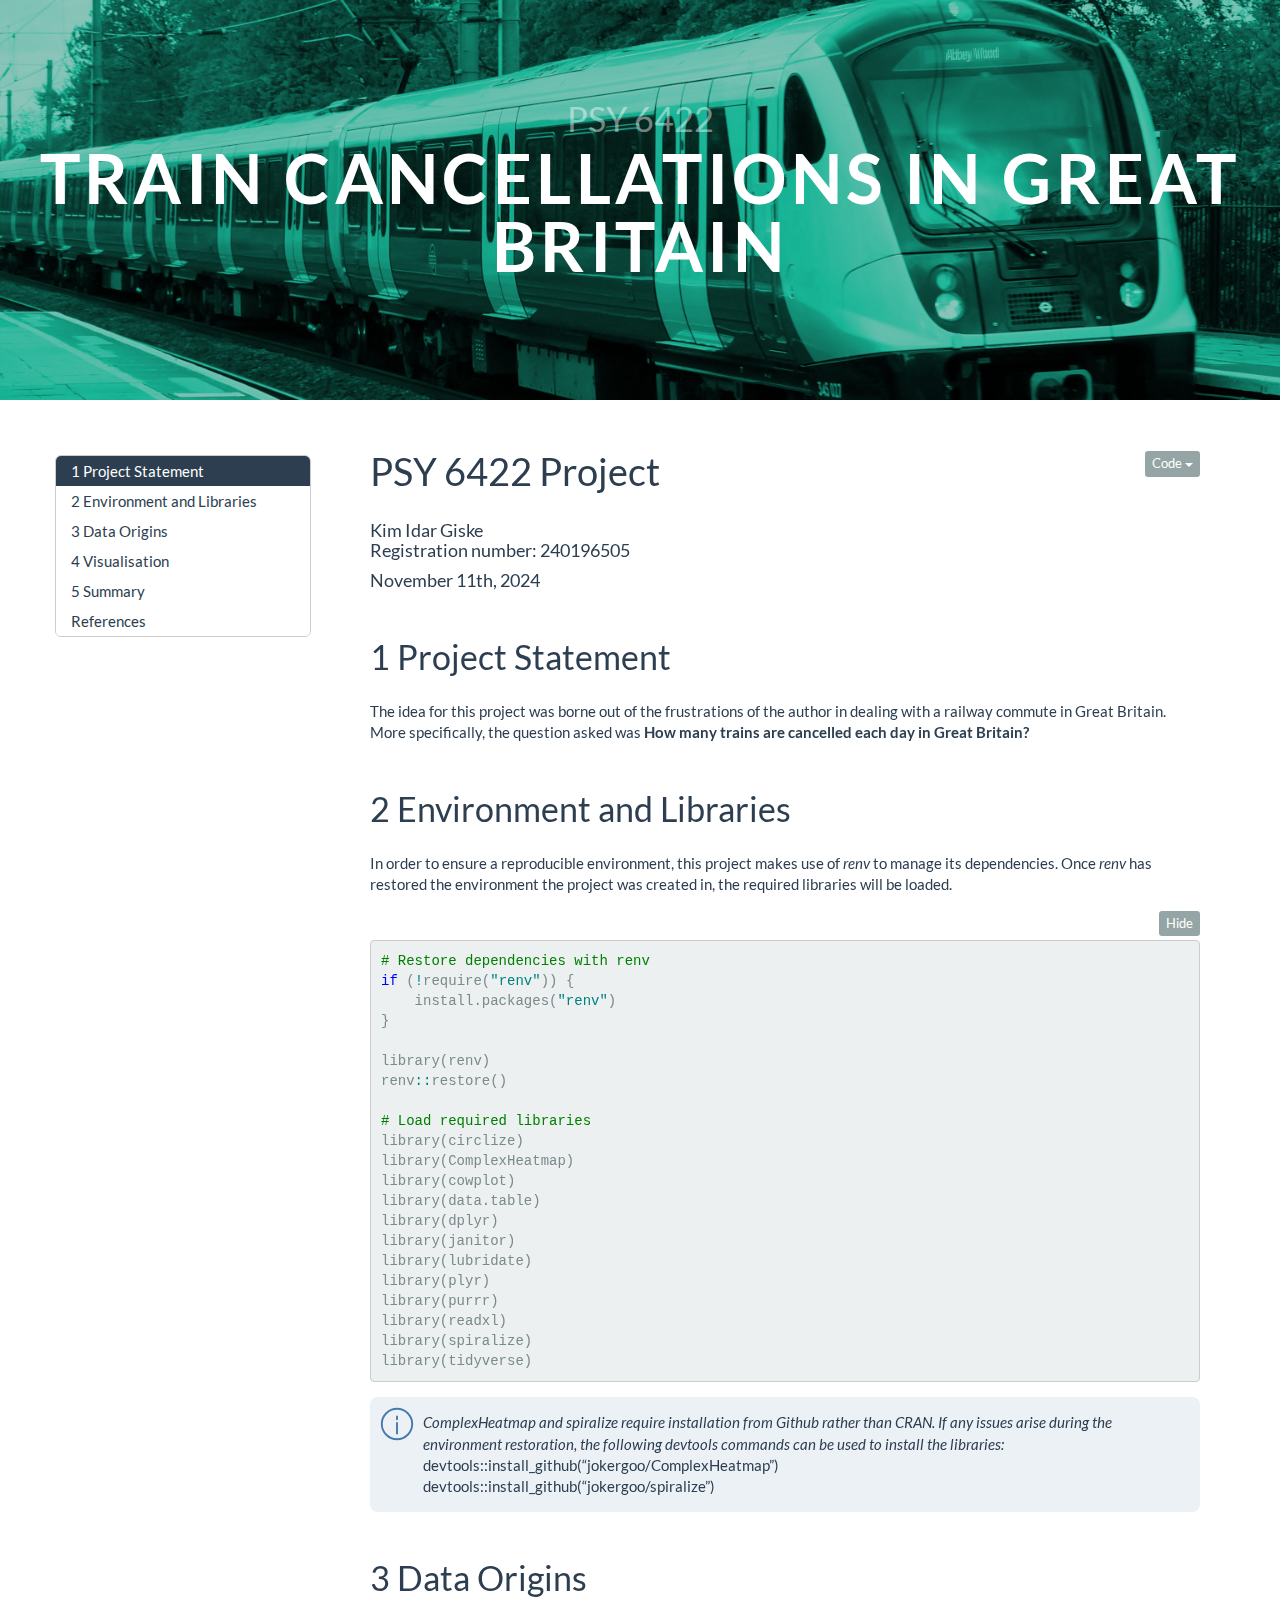
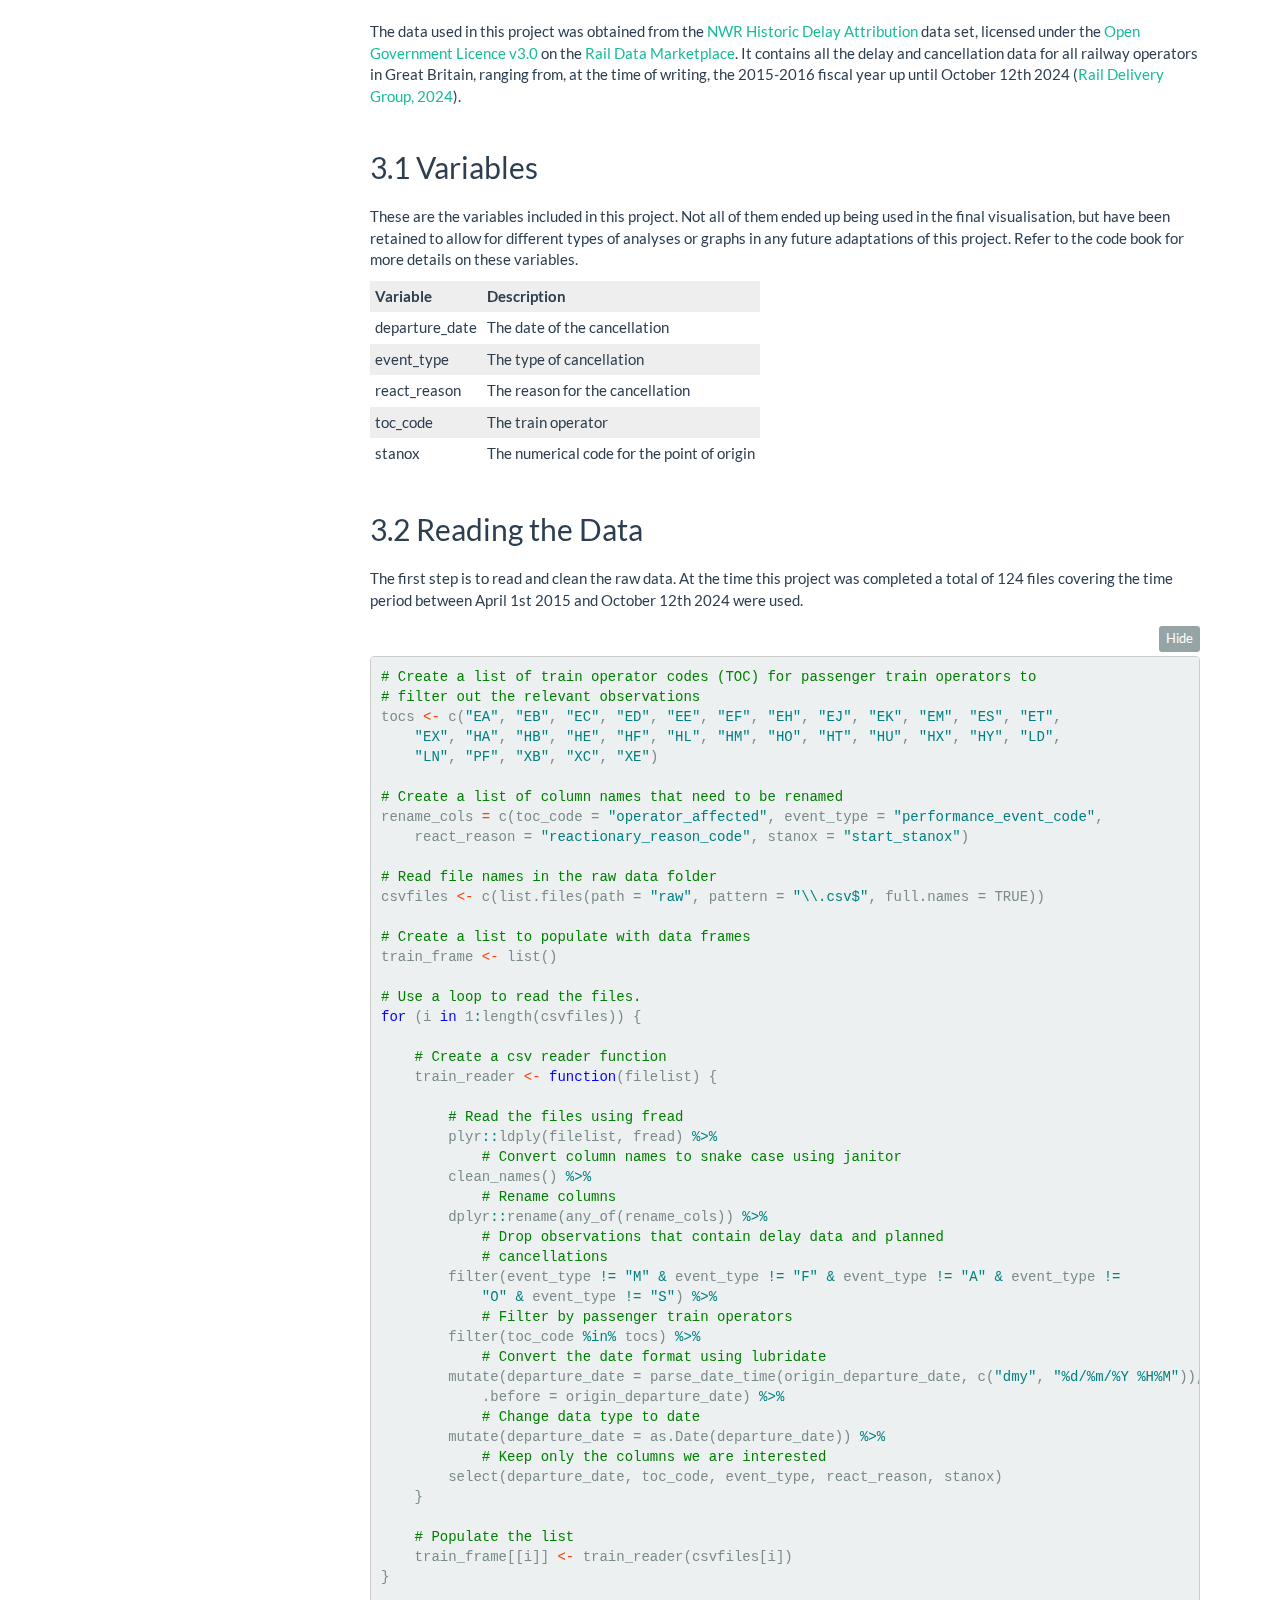
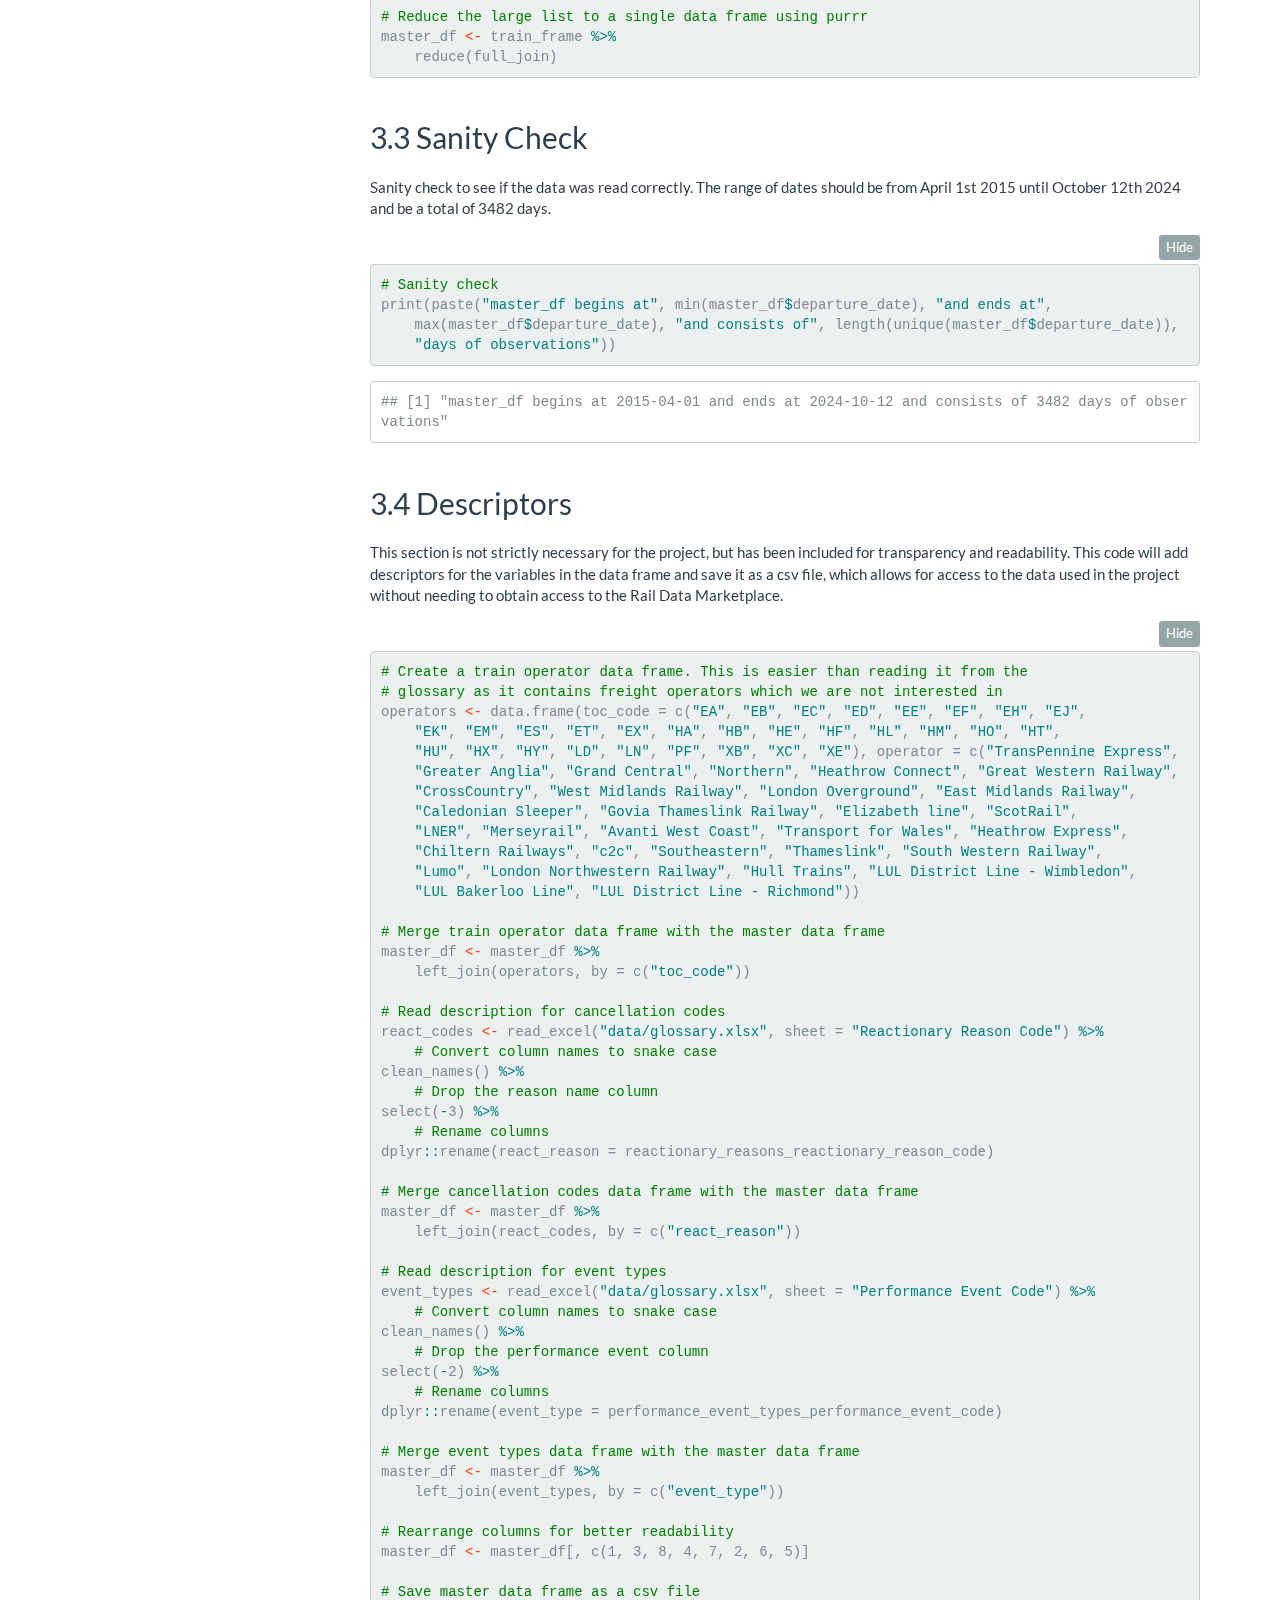
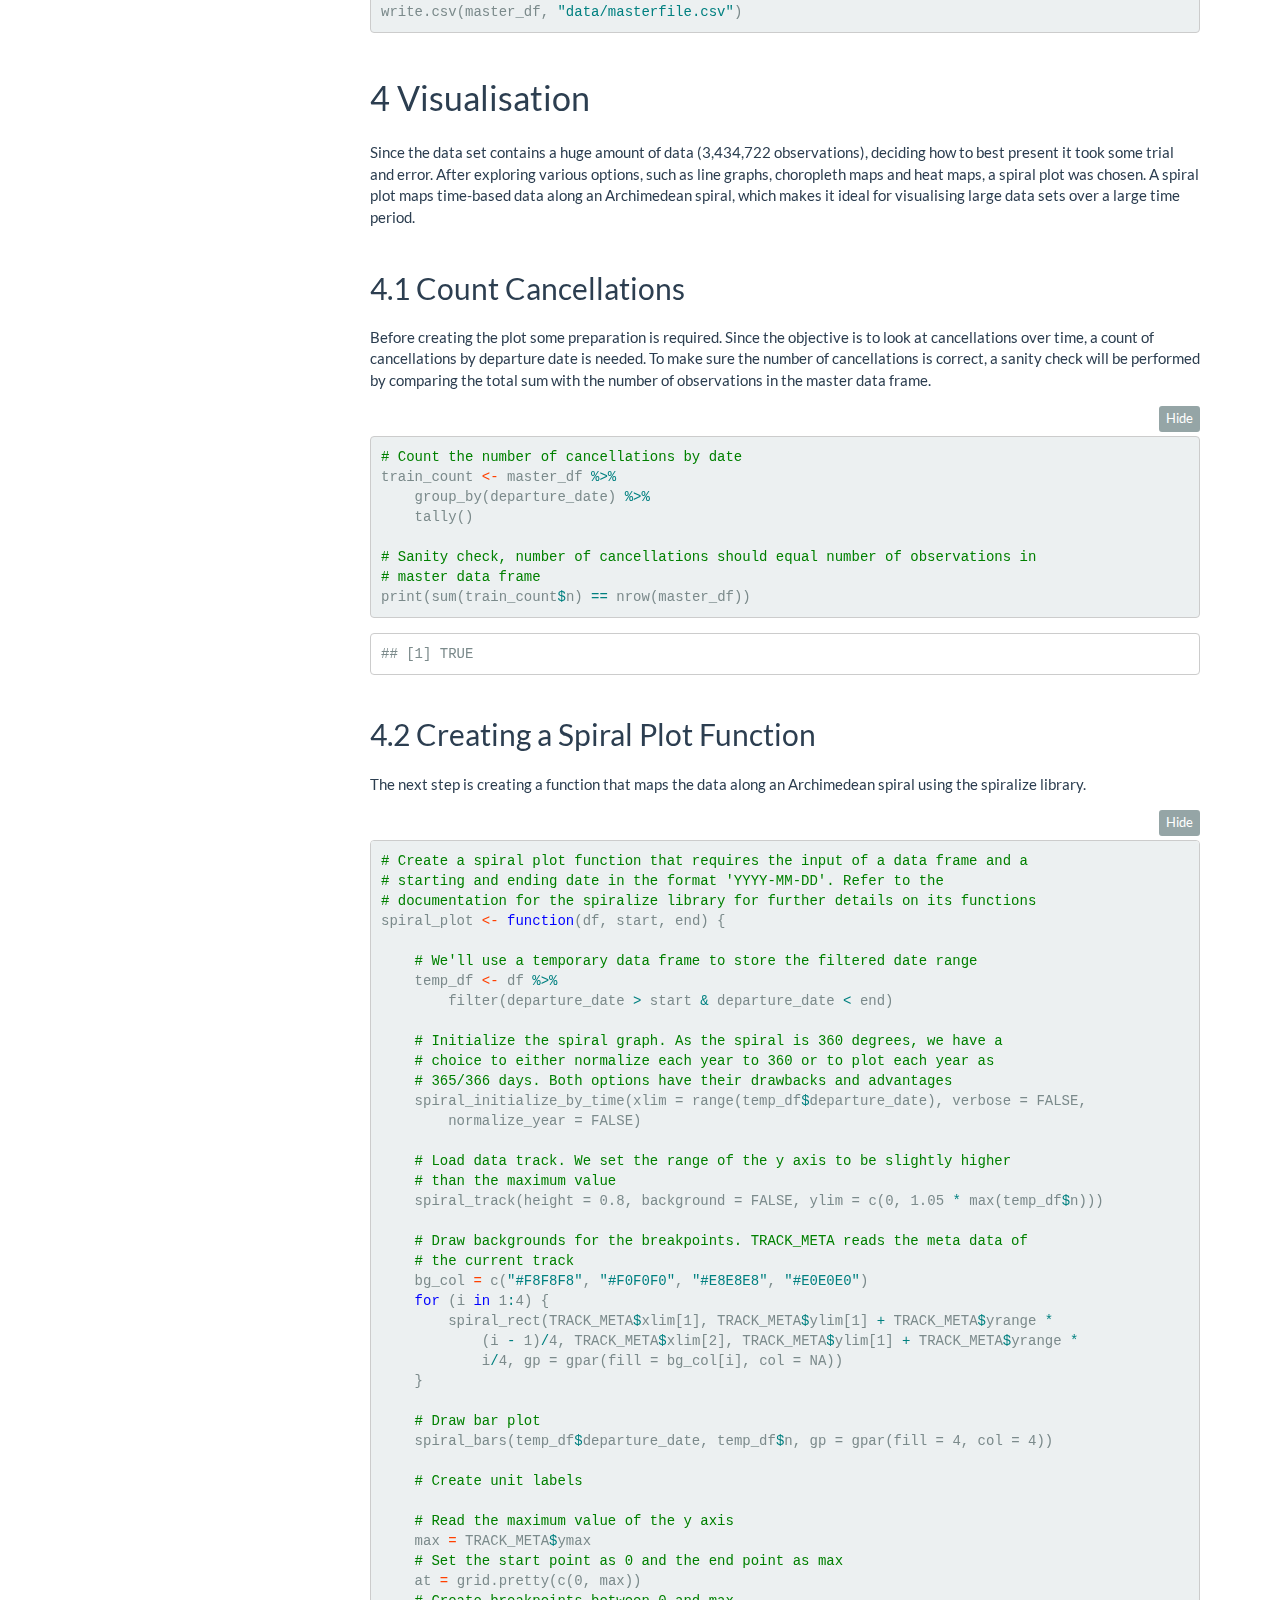
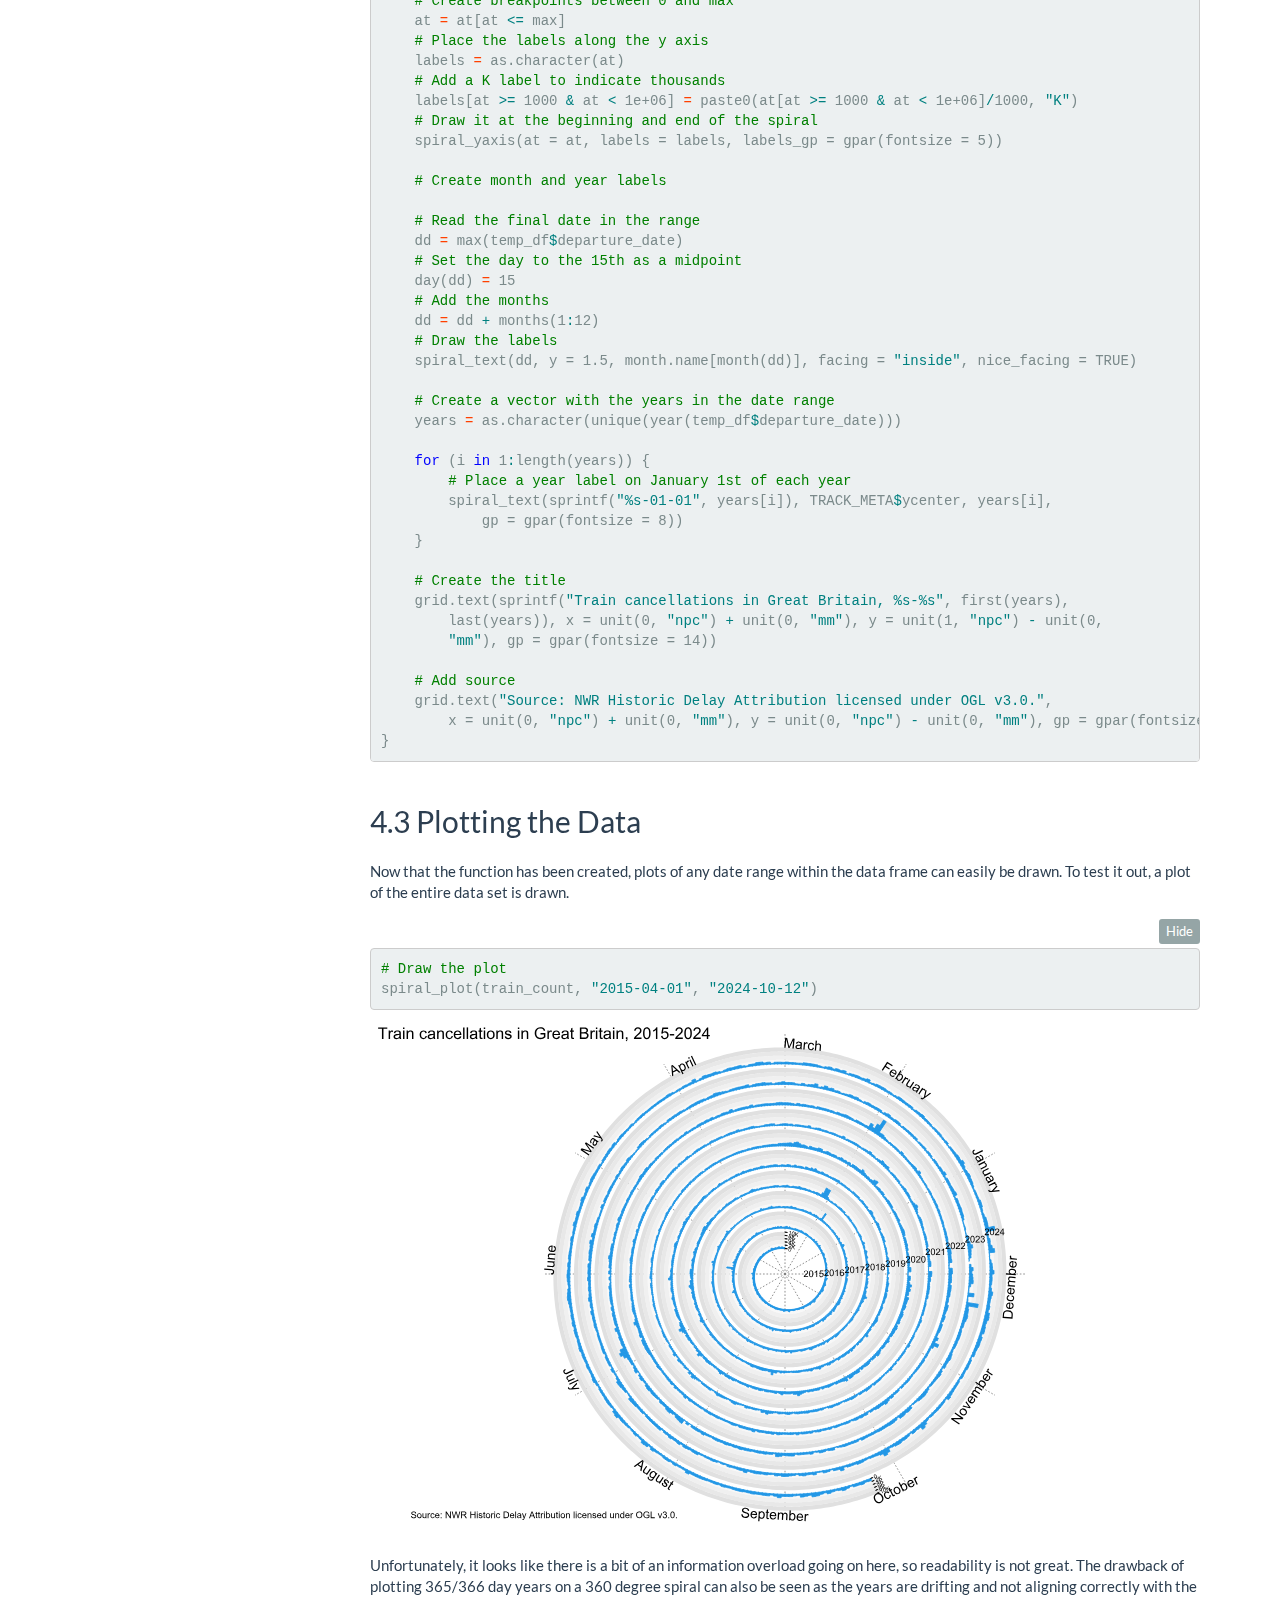
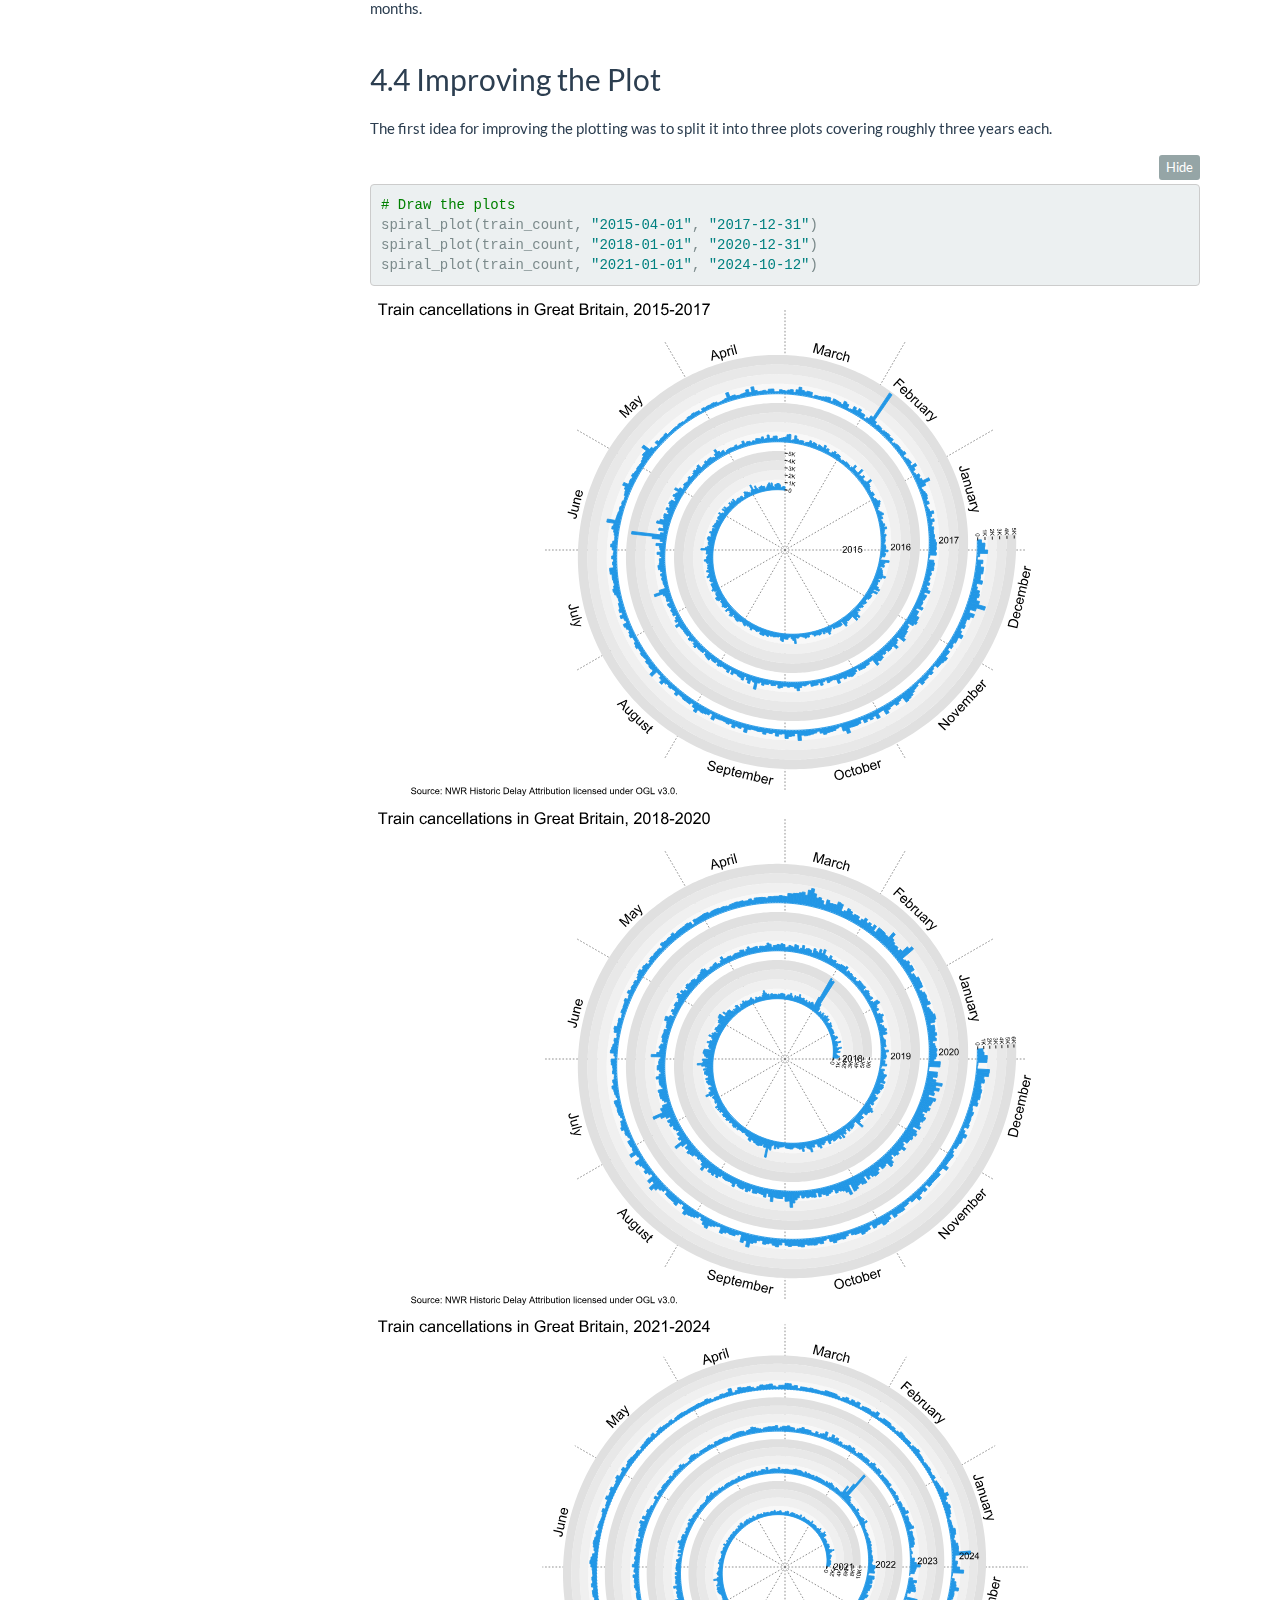
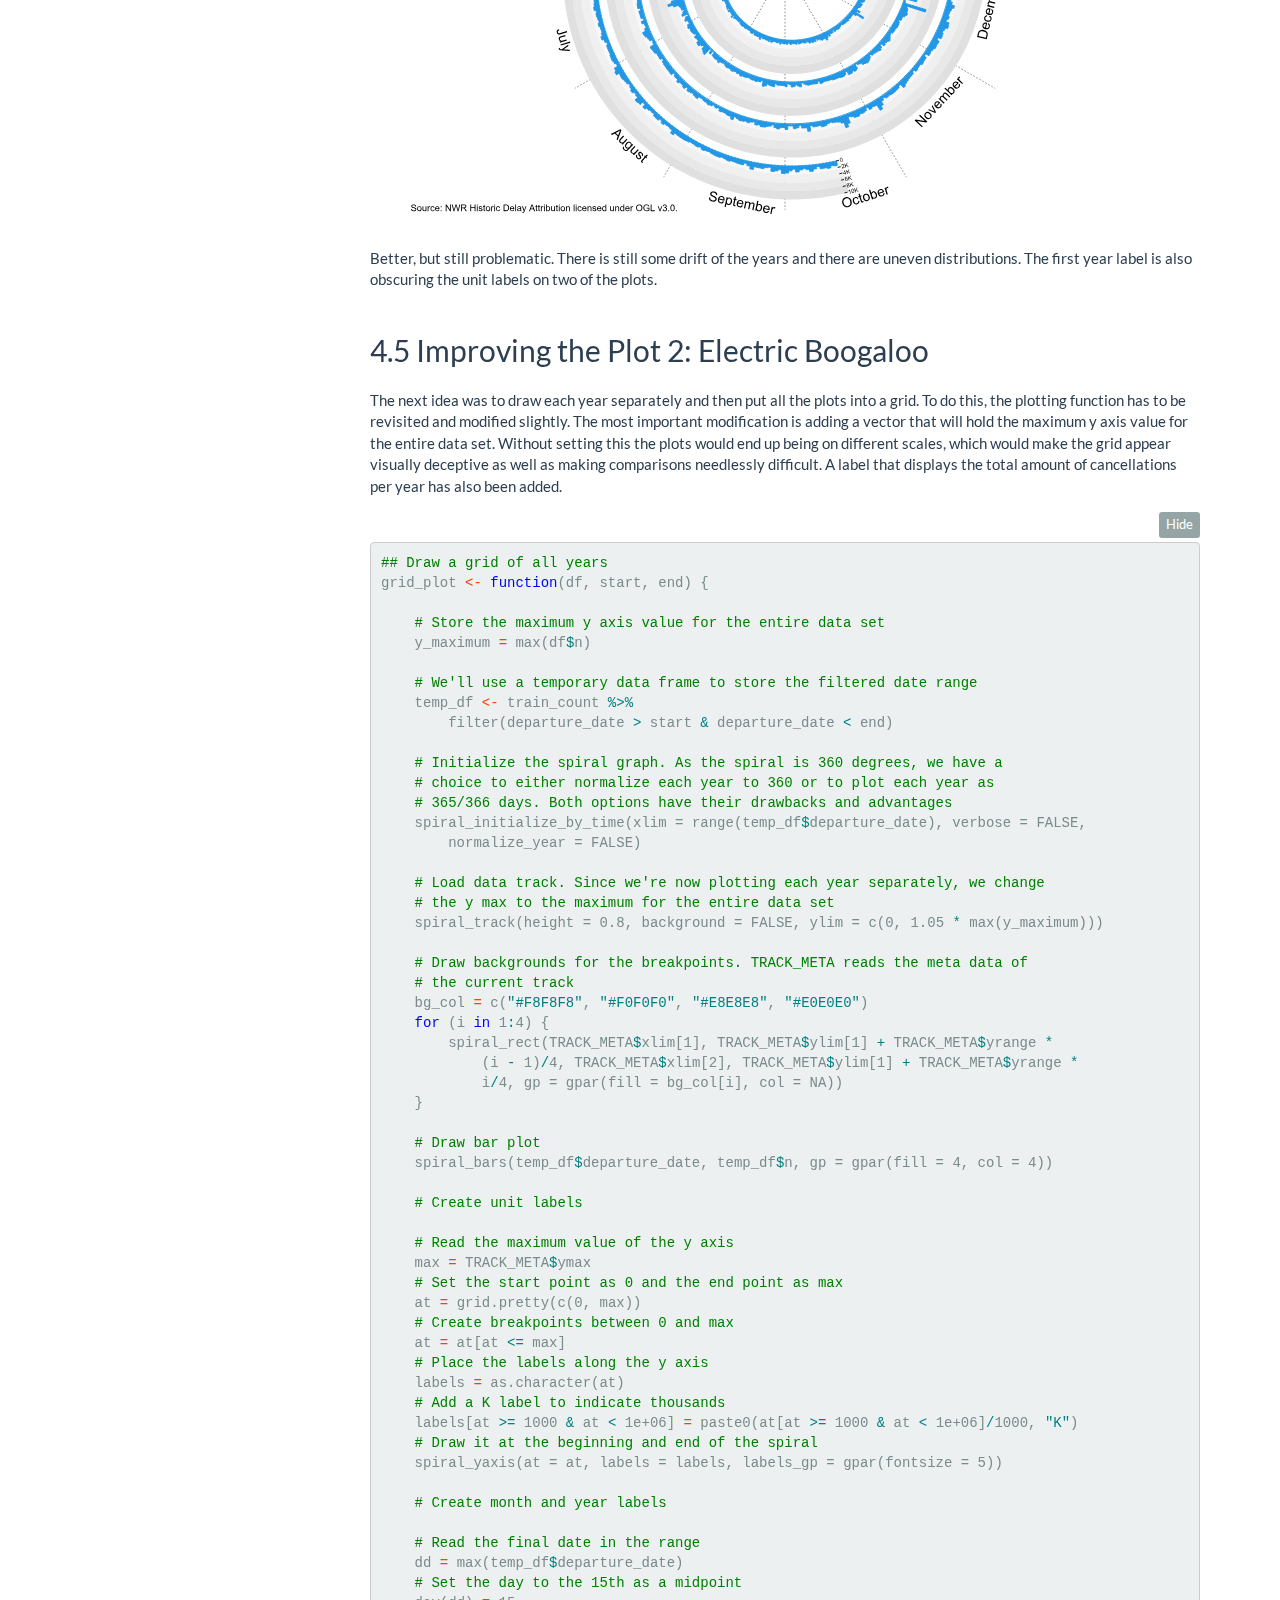
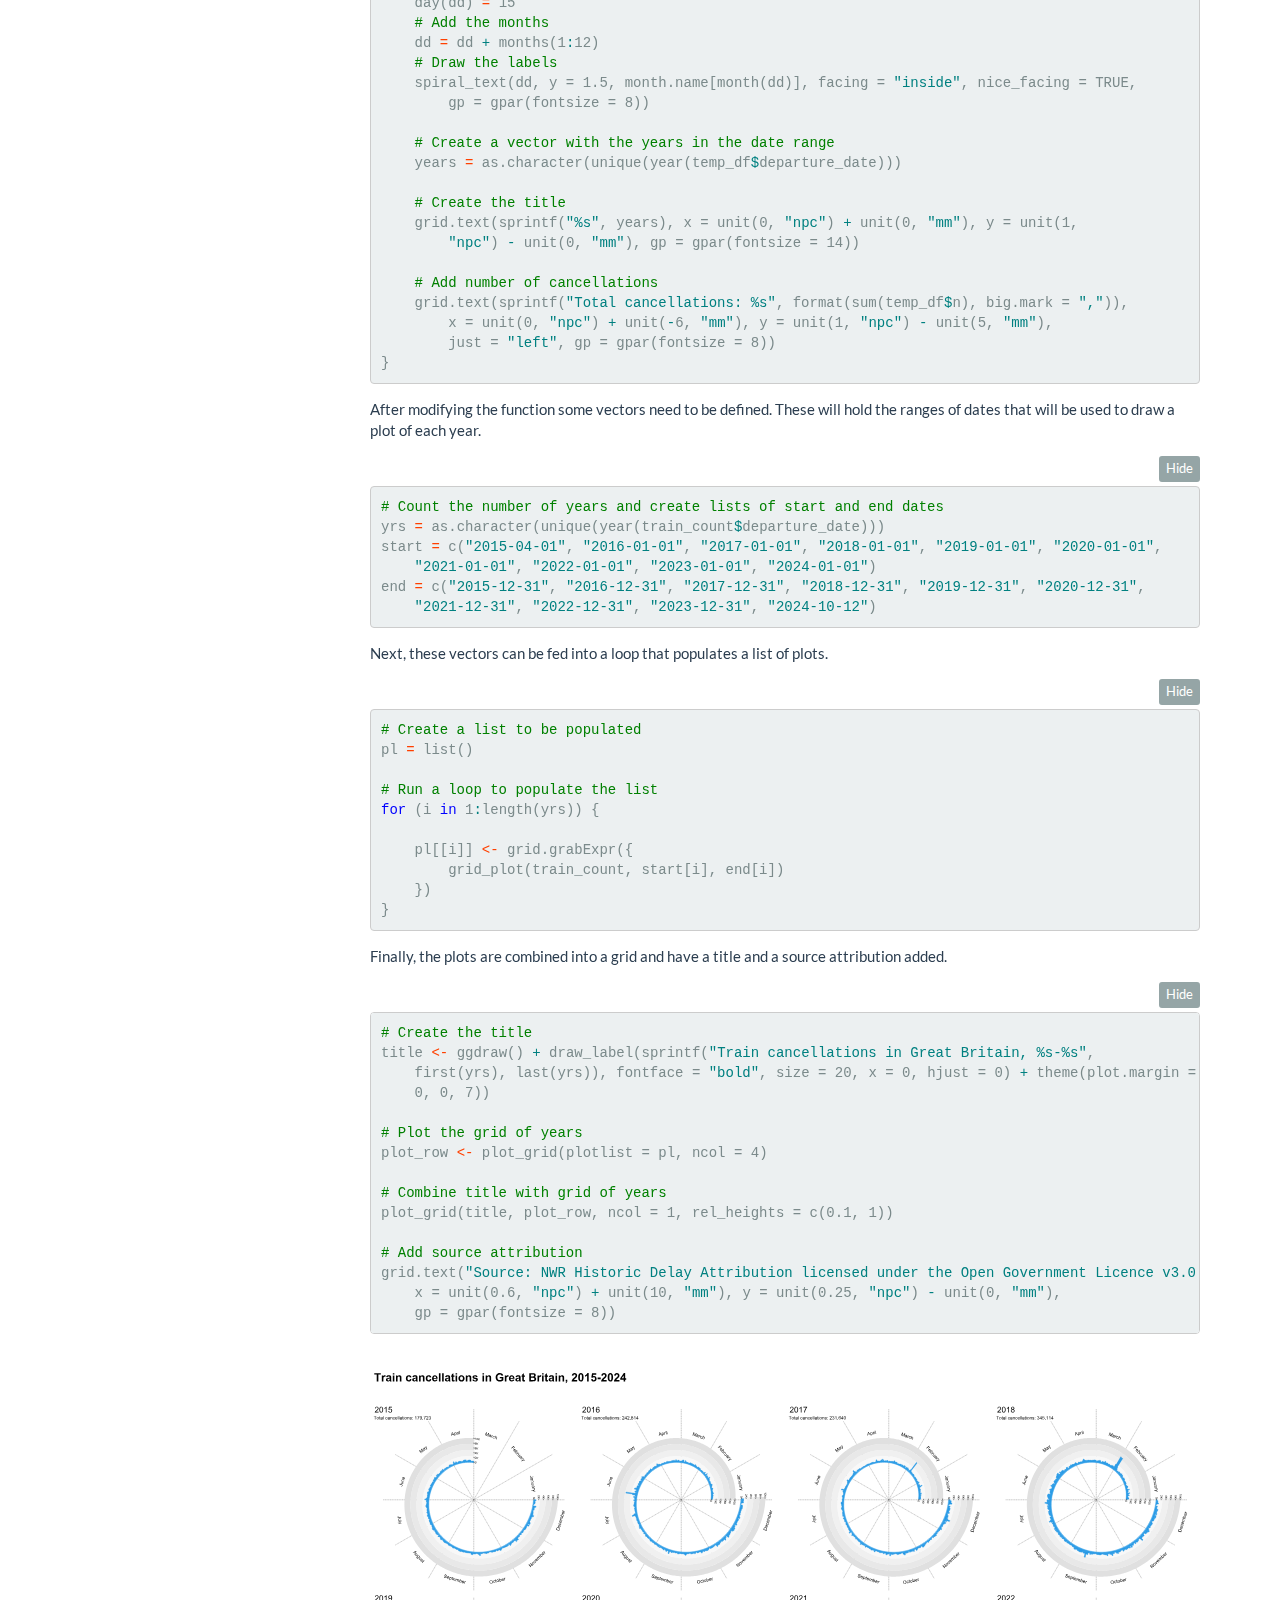
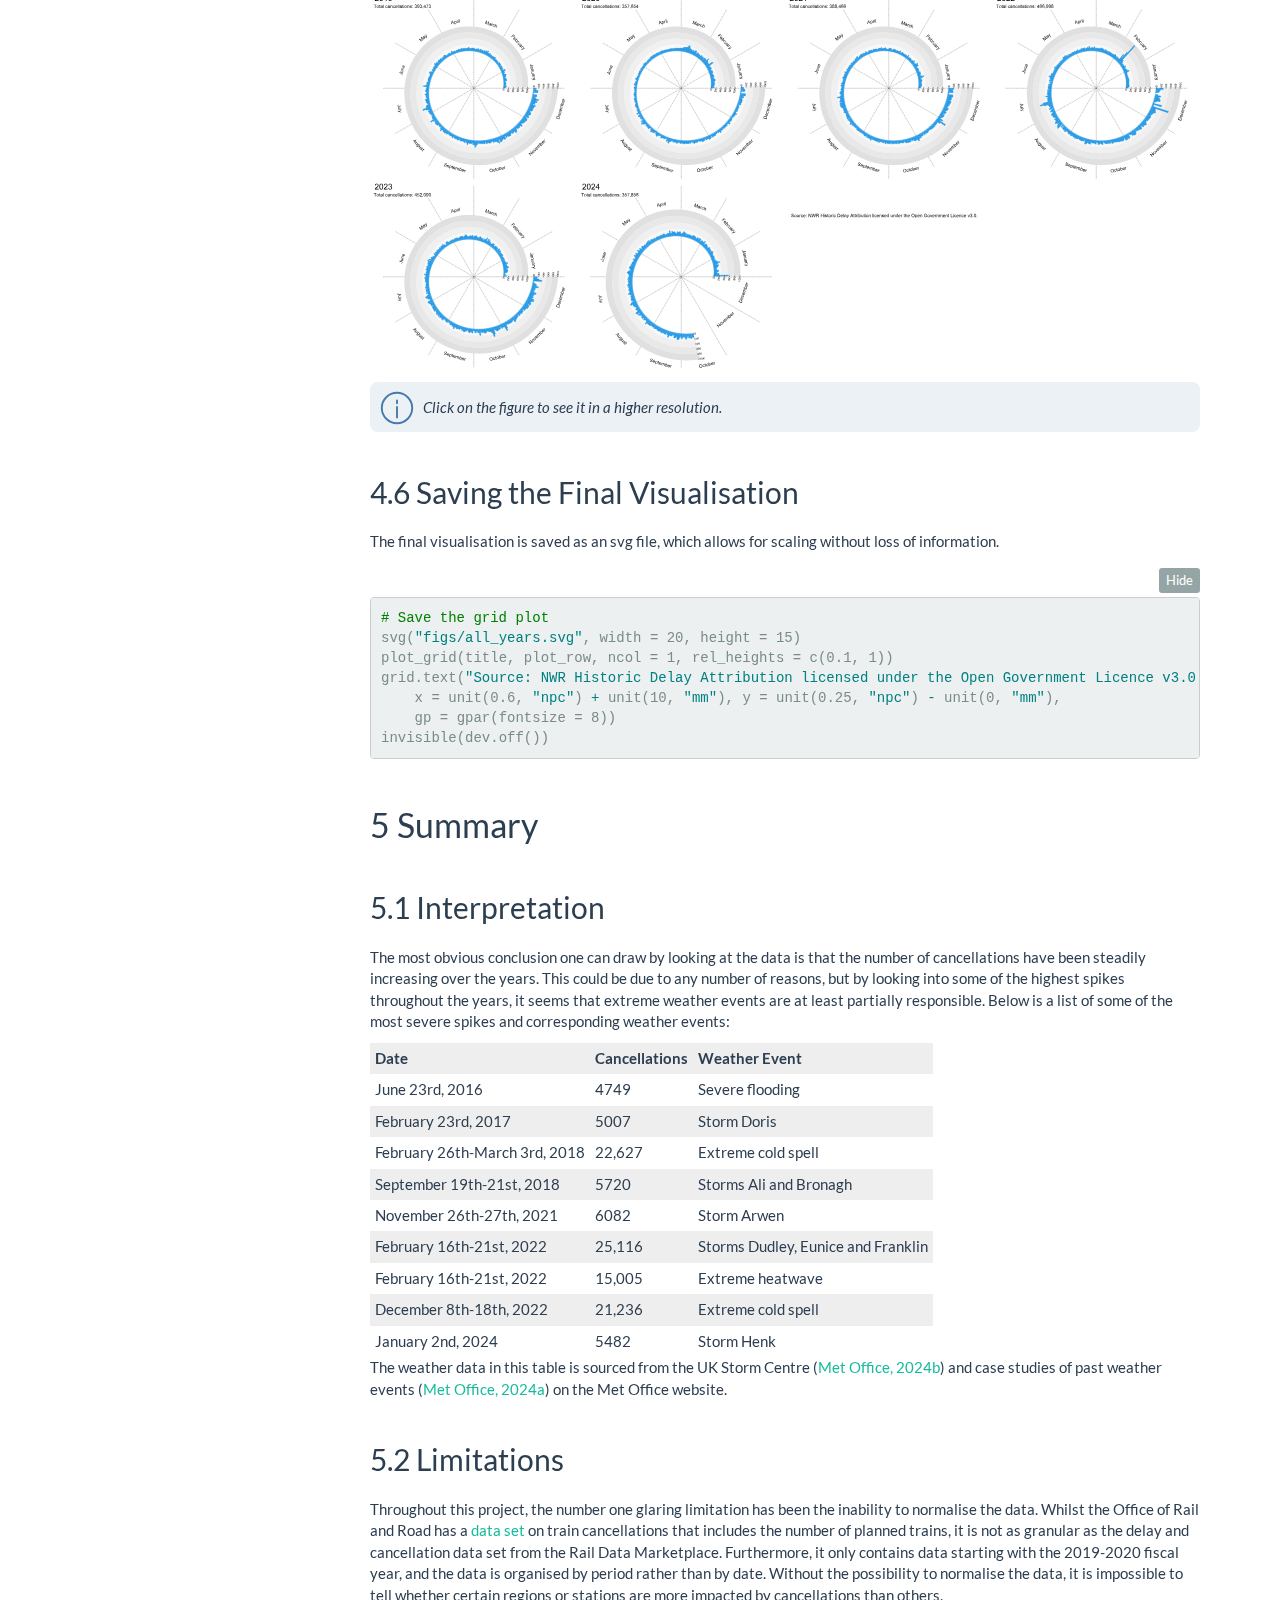
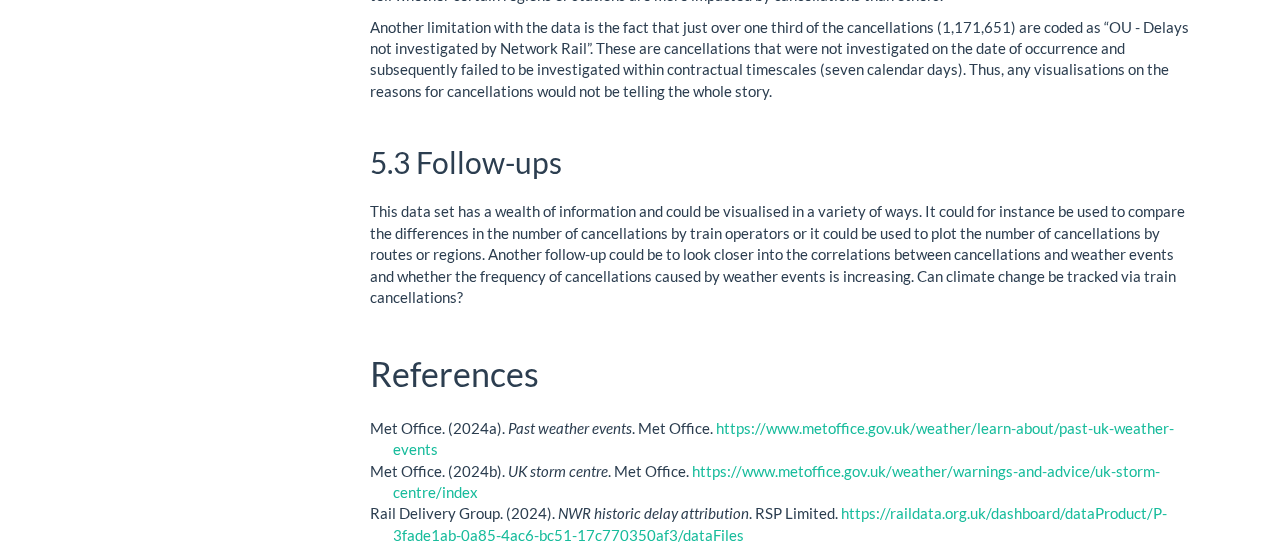
==== commit e750be40: "First draft" ====
--- a/index.html
+++ b/index.html
@@ -10,278 +10,213 @@
 
 
 
-<meta name="date" content="2024-11-07" />
-
-<title>PSY6422 Project</title>
-
-<script>// Pandoc 2.9 adds attributes on both header and div. We remove the former (to
-// be compatible with the behavior of Pandoc < 2.8).
-document.addEventListener('DOMContentLoaded', function(e) {
-  var hs = document.querySelectorAll("div.section[class*='level'] > :first-child");
-  var i, h, a;
-  for (i = 0; i < hs.length; i++) {
-    h = hs[i];
-    if (!/^h[1-6]$/i.test(h.tagName)) continue;  // it should be a header h1-h6
-    a = h.attributes;
-    while (a.length > 0) h.removeAttribute(a[0].name);
+
+<title>PSY 6422 Project</title>
+
+<script src="index_files/header-attrs-2.29/header-attrs.js"></script>
+<script src="index_files/jquery-3.6.0/jquery-3.6.0.min.js"></script>
+<meta name="viewport" content="width=device-width, initial-scale=1" />
+<link href="index_files/bootstrap-3.3.5/css/flatly.min.css" rel="stylesheet" />
+<script src="index_files/bootstrap-3.3.5/js/bootstrap.min.js"></script>
+<script src="index_files/bootstrap-3.3.5/shim/html5shiv.min.js"></script>
+<script src="index_files/bootstrap-3.3.5/shim/respond.min.js"></script>
+<style>h1 {font-size: 34px;}
+       h1.title {font-size: 38px;}
+       h2 {font-size: 30px;}
+       h3 {font-size: 24px;}
+       h4 {font-size: 18px;}
+       h5 {font-size: 16px;}
+       h6 {font-size: 12px;}
+       code {color: inherit; background-color: rgba(0, 0, 0, 0.04);}
+       pre:not([class]) { background-color: white }</style>
+<script src="index_files/jqueryui-1.13.2/jquery-ui.min.js"></script>
+<link href="index_files/tocify-1.9.1/jquery.tocify.css" rel="stylesheet" />
+<script src="index_files/tocify-1.9.1/jquery.tocify.js"></script>
+<script src="index_files/navigation-1.1/tabsets.js"></script>
+<script src="index_files/navigation-1.1/codefolding.js"></script>
+<link rel="icon" type="image/png" href="images/favicon.ico"/>
+
+<div class="hero-image"> 
+        <div class="image-text">
+          <div class="top-text">PSY 6422</div>
+            <div class="bottom-text">Train cancellations in Great Britain</div>
+        </div>
+</div>
+
+<style type="text/css">
+  code{white-space: pre-wrap;}
+  span.smallcaps{font-variant: small-caps;}
+  span.underline{text-decoration: underline;}
+  div.column{display: inline-block; vertical-align: top; width: 50%;}
+  div.hanging-indent{margin-left: 1.5em; text-indent: -1.5em;}
+  ul.task-list{list-style: none;}
+    </style>
+
+
+
+<style type="text/css">
+  code {
+    white-space: pre;
   }
-});
+  .sourceCode {
+    overflow: visible;
+  }
+</style>
+<style type="text/css" data-origin="pandoc">
+pre > code.sourceCode { white-space: pre; position: relative; }
+pre > code.sourceCode > span { line-height: 1.25; }
+pre > code.sourceCode > span:empty { height: 1.2em; }
+.sourceCode { overflow: visible; }
+code.sourceCode > span { color: inherit; text-decoration: inherit; }
+div.sourceCode { margin: 1em 0; }
+pre.sourceCode { margin: 0; }
+@media screen {
+div.sourceCode { overflow: auto; }
+}
+@media print {
+pre > code.sourceCode { white-space: pre-wrap; }
+pre > code.sourceCode > span { display: inline-block; text-indent: -5em; padding-left: 5em; }
+}
+pre.numberSource code
+  { counter-reset: source-line 0; }
+pre.numberSource code > span
+  { position: relative; left: -4em; counter-increment: source-line; }
+pre.numberSource code > span > a:first-child::before
+  { content: counter(source-line);
+    position: relative; left: -1em; text-align: right; vertical-align: baseline;
+    border: none; display: inline-block;
+    -webkit-touch-callout: none; -webkit-user-select: none;
+    -khtml-user-select: none; -moz-user-select: none;
+    -ms-user-select: none; user-select: none;
+    padding: 0 4px; width: 4em;
+    color: #aaaaaa;
+  }
+pre.numberSource { margin-left: 3em; border-left: 1px solid #aaaaaa;  padding-left: 4px; }
+div.sourceCode
+  {   }
+@media screen {
+pre > code.sourceCode > span > a:first-child::before { text-decoration: underline; }
+}
+code span.al { color: #ff0000; } /* Alert */
+code span.an { color: #008000; } /* Annotation */
+code span.at { } /* Attribute */
+code span.bu { } /* BuiltIn */
+code span.cf { color: #0000ff; } /* ControlFlow */
+code span.ch { color: #008080; } /* Char */
+code span.cn { } /* Constant */
+code span.co { color: #008000; } /* Comment */
+code span.cv { color: #008000; } /* CommentVar */
+code span.do { color: #008000; } /* Documentation */
+code span.er { color: #ff0000; font-weight: bold; } /* Error */
+code span.ex { } /* Extension */
+code span.im { } /* Import */
+code span.in { color: #008000; } /* Information */
+code span.kw { color: #0000ff; } /* Keyword */
+code span.op { } /* Operator */
+code span.ot { color: #ff4000; } /* Other */
+code span.pp { color: #ff4000; } /* Preprocessor */
+code span.sc { color: #008080; } /* SpecialChar */
+code span.ss { color: #008080; } /* SpecialString */
+code span.st { color: #008080; } /* String */
+code span.va { } /* Variable */
+code span.vs { color: #008080; } /* VerbatimString */
+code span.wa { color: #008000; font-weight: bold; } /* Warning */
+
+.sourceCode .row {
+  width: 100%;
+}
+.sourceCode {
+  overflow-x: auto;
+}
+.code-folding-btn {
+  margin-right: -30px;
+}
+</style>
+<script>
+// apply pandoc div.sourceCode style to pre.sourceCode instead
+(function() {
+  var sheets = document.styleSheets;
+  for (var i = 0; i < sheets.length; i++) {
+    if (sheets[i].ownerNode.dataset["origin"] !== "pandoc") continue;
+    try { var rules = sheets[i].cssRules; } catch (e) { continue; }
+    var j = 0;
+    while (j < rules.length) {
+      var rule = rules[j];
+      // check if there is a div.sourceCode rule
+      if (rule.type !== rule.STYLE_RULE || rule.selectorText !== "div.sourceCode") {
+        j++;
+        continue;
+      }
+      var style = rule.style.cssText;
+      // check if color or background-color is set
+      if (rule.style.color === '' && rule.style.backgroundColor === '') {
+        j++;
+        continue;
+      }
+      // replace div.sourceCode by a pre.sourceCode rule
+      sheets[i].deleteRule(j);
+      sheets[i].insertRule('pre.sourceCode{' + style + '}', j);
+    }
+  }
+})();
 </script>
-<script>/*! jQuery v3.6.0 | (c) OpenJS Foundation and other contributors | jquery.org/license */
-!function(e,t){"use strict";"object"==typeof module&&"object"==typeof module.exports?module.exports=e.document?t(e,!0):function(e){if(!e.document)throw new Error("jQuery requires a window with a document");return t(e)}:t(e)}("undefined"!=typeof window?window:this,function(C,e){"use strict";var t=[],r=Object.getPrototypeOf,s=t.slice,g=t.flat?function(e){return t.flat.call(e)}:function(e){return t.concat.apply([],e)},u=t.push,i=t.indexOf,n={},o=n.toString,v=n.hasOwnProperty,a=v.toString,l=a.call(Object),y={},m=function(e){return"function"==typeof e&&"number"!=typeof e.nodeType&&"function"!=typeof e.item},x=function(e){return null!=e&&e===e.window},E=C.document,c={type:!0,src:!0,nonce:!0,noModule:!0};function b(e,t,n){var r,i,o=(n=n||E).createElement("script");if(o.text=e,t)for(r in c)(i=t[r]||t.getAttribute&&t.getAttribute(r))&&o.setAttribute(r,i);n.head.appendChild(o).parentNode.removeChild(o)}function w(e){return null==e?e+"":"object"==typeof e||"function"==typeof e?n[o.call(e)]||"object":typeof e}var f="3.6.0",S=function(e,t){return new S.fn.init(e,t)};function p(e){var t=!!e&&"length"in e&&e.length,n=w(e);return!m(e)&&!x(e)&&("array"===n||0===t||"number"==typeof t&&0<t&&t-1 in e)}S.fn=S.prototype={jquery:f,constructor:S,length:0,toArray:function(){return s.call(this)},get:function(e){return null==e?s.call(this):e<0?this[e+this.length]:this[e]},pushStack:function(e){var t=S.merge(this.constructor(),e);return t.prevObject=this,t},each:function(e){return S.each(this,e)},map:function(n){return this.pushStack(S.map(this,function(e,t){return n.call(e,t,e)}))},slice:function(){return this.pushStack(s.apply(this,arguments))},first:function(){return this.eq(0)},last:function(){return this.eq(-1)},even:function(){return this.pushStack(S.grep(this,function(e,t){return(t+1)%2}))},odd:function(){return this.pushStack(S.grep(this,function(e,t){return t%2}))},eq:function(e){var t=this.length,n=+e+(e<0?t:0);return this.pushStack(0<=n&&n<t?[this[n]]:[])},end:function(){return this.prevObject||this.constructor()},push:u,sort:t.sort,splice:t.splice},S.extend=S.fn.extend=function(){var e,t,n,r,i,o,a=arguments[0]||{},s=1,u=arguments.length,l=!1;for("boolean"==typeof a&&(l=a,a=arguments[s]||{},s++),"object"==typeof a||m(a)||(a={}),s===u&&(a=this,s--);s<u;s++)if(null!=(e=arguments[s]))for(t in e)r=e[t],"__proto__"!==t&&a!==r&&(l&&r&&(S.isPlainObject(r)||(i=Array.isArray(r)))?(n=a[t],o=i&&!Array.isArray(n)?[]:i||S.isPlainObject(n)?n:{},i=!1,a[t]=S.extend(l,o,r)):void 0!==r&&(a[t]=r));return a},S.extend({expando:"jQuery"+(f+Math.random()).replace(/\D/g,""),isReady:!0,error:function(e){throw new Error(e)},noop:function(){},isPlainObject:function(e){var t,n;return!(!e||"[object Object]"!==o.call(e))&&(!(t=r(e))||"function"==typeof(n=v.call(t,"constructor")&&t.constructor)&&a.call(n)===l)},isEmptyObject:function(e){var t;for(t in e)return!1;return!0},globalEval:function(e,t,n){b(e,{nonce:t&&t.nonce},n)},each:function(e,t){var n,r=0;if(p(e)){for(n=e.length;r<n;r++)if(!1===t.call(e[r],r,e[r]))break}else for(r in e)if(!1===t.call(e[r],r,e[r]))break;return e},makeArray:function(e,t){var n=t||[];return null!=e&&(p(Object(e))?S.merge(n,"string"==typeof e?[e]:e):u.call(n,e)),n},inArray:function(e,t,n){return null==t?-1:i.call(t,e,n)},merge:function(e,t){for(var n=+t.length,r=0,i=e.length;r<n;r++)e[i++]=t[r];return e.length=i,e},grep:function(e,t,n){for(var r=[],i=0,o=e.length,a=!n;i<o;i++)!t(e[i],i)!==a&&r.push(e[i]);return r},map:function(e,t,n){var r,i,o=0,a=[];if(p(e))for(r=e.length;o<r;o++)null!=(i=t(e[o],o,n))&&a.push(i);else for(o in e)null!=(i=t(e[o],o,n))&&a.push(i);return g(a)},guid:1,support:y}),"function"==typeof Symbol&&(S.fn[Symbol.iterator]=t[Symbol.iterator]),S.each("Boolean Number String Function Array Date RegExp Object Error Symbol".split(" "),function(e,t){n["[object "+t+"]"]=t.toLowerCase()});var d=function(n){var e,d,b,o,i,h,f,g,w,u,l,T,C,a,E,v,s,c,y,S="sizzle"+1*new Date,p=n.document,k=0,r=0,m=ue(),x=ue(),A=ue(),N=ue(),j=function(e,t){return e===t&&(l=!0),0},D={}.hasOwnProperty,t=[],q=t.pop,L=t.push,H=t.push,O=t.slice,P=function(e,t){for(var n=0,r=e.length;n<r;n++)if(e[n]===t)return n;return-1},R="checked|selected|async|autofocus|autoplay|controls|defer|disabled|hidden|ismap|loop|multiple|open|readonly|required|scoped",M="[\\x20\\t\\r\\n\\f]",I="(?:\\\\[\\da-fA-F]{1,6}"+M+"?|\\\\[^\\r\\n\\f]|[\\w-]|[^\0-\\x7f])+",W="\\["+M+"*("+I+")(?:"+M+"*([*^$|!~]?=)"+M+"*(?:'((?:\\\\.|[^\\\\'])*)'|\"((?:\\\\.|[^\\\\\"])*)\"|("+I+"))|)"+M+"*\\]",F=":("+I+")(?:\\((('((?:\\\\.|[^\\\\'])*)'|\"((?:\\\\.|[^\\\\\"])*)\")|((?:\\\\.|[^\\\\()[\\]]|"+W+")*)|.*)\\)|)",B=new RegExp(M+"+","g"),$=new RegExp("^"+M+"+|((?:^|[^\\\\])(?:\\\\.)*)"+M+"+$","g"),_=new RegExp("^"+M+"*,"+M+"*"),z=new RegExp("^"+M+"*([>+~]|"+M+")"+M+"*"),U=new RegExp(M+"|>"),X=new RegExp(F),V=new RegExp("^"+I+"$"),G={ID:new RegExp("^#("+I+")"),CLASS:new RegExp("^\\.("+I+")"),TAG:new RegExp("^("+I+"|[*])"),ATTR:new RegExp("^"+W),PSEUDO:new RegExp("^"+F),CHILD:new RegExp("^:(only|first|last|nth|nth-last)-(child|of-type)(?:\\("+M+"*(even|odd|(([+-]|)(\\d*)n|)"+M+"*(?:([+-]|)"+M+"*(\\d+)|))"+M+"*\\)|)","i"),bool:new RegExp("^(?:"+R+")$","i"),needsContext:new RegExp("^"+M+"*[>+~]|:(even|odd|eq|gt|lt|nth|first|last)(?:\\("+M+"*((?:-\\d)?\\d*)"+M+"*\\)|)(?=[^-]|$)","i")},Y=/HTML$/i,Q=/^(?:input|select|textarea|button)$/i,J=/^h\d$/i,K=/^[^{]+\{\s*\[native \w/,Z=/^(?:#([\w-]+)|(\w+)|\.([\w-]+))$/,ee=/[+~]/,te=new RegExp("\\\\[\\da-fA-F]{1,6}"+M+"?|\\\\([^\\r\\n\\f])","g"),ne=function(e,t){var n="0x"+e.slice(1)-65536;return t||(n<0?String.fromCharCode(n+65536):String.fromCharCode(n>>10|55296,1023&n|56320))},re=/([\0-\x1f\x7f]|^-?\d)|^-$|[^\0-\x1f\x7f-\uFFFF\w-]/g,ie=function(e,t){return t?"\0"===e?"\ufffd":e.slice(0,-1)+"\\"+e.charCodeAt(e.length-1).toString(16)+" ":"\\"+e},oe=function(){T()},ae=be(function(e){return!0===e.disabled&&"fieldset"===e.nodeName.toLowerCase()},{dir:"parentNode",next:"legend"});try{H.apply(t=O.call(p.childNodes),p.childNodes),t[p.childNodes.length].nodeType}catch(e){H={apply:t.length?function(e,t){L.apply(e,O.call(t))}:function(e,t){var n=e.length,r=0;while(e[n++]=t[r++]);e.length=n-1}}}function se(t,e,n,r){var i,o,a,s,u,l,c,f=e&&e.ownerDocument,p=e?e.nodeType:9;if(n=n||[],"string"!=typeof t||!t||1!==p&&9!==p&&11!==p)return n;if(!r&&(T(e),e=e||C,E)){if(11!==p&&(u=Z.exec(t)))if(i=u[1]){if(9===p){if(!(a=e.getElementById(i)))return n;if(a.id===i)return n.push(a),n}else if(f&&(a=f.getElementById(i))&&y(e,a)&&a.id===i)return n.push(a),n}else{if(u[2])return H.apply(n,e.getElementsByTagName(t)),n;if((i=u[3])&&d.getElementsByClassName&&e.getElementsByClassName)return H.apply(n,e.getElementsByClassName(i)),n}if(d.qsa&&!N[t+" "]&&(!v||!v.test(t))&&(1!==p||"object"!==e.nodeName.toLowerCase())){if(c=t,f=e,1===p&&(U.test(t)||z.test(t))){(f=ee.test(t)&&ye(e.parentNode)||e)===e&&d.scope||((s=e.getAttribute("id"))?s=s.replace(re,ie):e.setAttribute("id",s=S)),o=(l=h(t)).length;while(o--)l[o]=(s?"#"+s:":scope")+" "+xe(l[o]);c=l.join(",")}try{return H.apply(n,f.querySelectorAll(c)),n}catch(e){N(t,!0)}finally{s===S&&e.removeAttribute("id")}}}return g(t.replace($,"$1"),e,n,r)}function ue(){var r=[];return function e(t,n){return r.push(t+" ")>b.cacheLength&&delete e[r.shift()],e[t+" "]=n}}function le(e){return e[S]=!0,e}function ce(e){var t=C.createElement("fieldset");try{return!!e(t)}catch(e){return!1}finally{t.parentNode&&t.parentNode.removeChild(t),t=null}}function fe(e,t){var n=e.split("|"),r=n.length;while(r--)b.attrHandle[n[r]]=t}function pe(e,t){var n=t&&e,r=n&&1===e.nodeType&&1===t.nodeType&&e.sourceIndex-t.sourceIndex;if(r)return r;if(n)while(n=n.nextSibling)if(n===t)return-1;return e?1:-1}function de(t){return function(e){return"input"===e.nodeName.toLowerCase()&&e.type===t}}function he(n){return function(e){var t=e.nodeName.toLowerCase();return("input"===t||"button"===t)&&e.type===n}}function ge(t){return function(e){return"form"in e?e.parentNode&&!1===e.disabled?"label"in e?"label"in e.parentNode?e.parentNode.disabled===t:e.disabled===t:e.isDisabled===t||e.isDisabled!==!t&&ae(e)===t:e.disabled===t:"label"in e&&e.disabled===t}}function ve(a){return le(function(o){return o=+o,le(function(e,t){var n,r=a([],e.length,o),i=r.length;while(i--)e[n=r[i]]&&(e[n]=!(t[n]=e[n]))})})}function ye(e){return e&&"undefined"!=typeof e.getElementsByTagName&&e}for(e in d=se.support={},i=se.isXML=function(e){var t=e&&e.namespaceURI,n=e&&(e.ownerDocument||e).documentElement;return!Y.test(t||n&&n.nodeName||"HTML")},T=se.setDocument=function(e){var t,n,r=e?e.ownerDocument||e:p;return r!=C&&9===r.nodeType&&r.documentElement&&(a=(C=r).documentElement,E=!i(C),p!=C&&(n=C.defaultView)&&n.top!==n&&(n.addEventListener?n.addEventListener("unload",oe,!1):n.attachEvent&&n.attachEvent("onunload",oe)),d.scope=ce(function(e){return a.appendChild(e).appendChild(C.createElement("div")),"undefined"!=typeof e.querySelectorAll&&!e.querySelectorAll(":scope fieldset div").length}),d.attributes=ce(function(e){return e.className="i",!e.getAttribute("className")}),d.getElementsByTagName=ce(function(e){return e.appendChild(C.createComment("")),!e.getElementsByTagName("*").length}),d.getElementsByClassName=K.test(C.getElementsByClassName),d.getById=ce(function(e){return a.appendChild(e).id=S,!C.getElementsByName||!C.getElementsByName(S).length}),d.getById?(b.filter.ID=function(e){var t=e.replace(te,ne);return function(e){return e.getAttribute("id")===t}},b.find.ID=function(e,t){if("undefined"!=typeof t.getElementById&&E){var n=t.getElementById(e);return n?[n]:[]}}):(b.filter.ID=function(e){var n=e.replace(te,ne);return function(e){var t="undefined"!=typeof e.getAttributeNode&&e.getAttributeNode("id");return t&&t.value===n}},b.find.ID=function(e,t){if("undefined"!=typeof t.getElementById&&E){var n,r,i,o=t.getElementById(e);if(o){if((n=o.getAttributeNode("id"))&&n.value===e)return[o];i=t.getElementsByName(e),r=0;while(o=i[r++])if((n=o.getAttributeNode("id"))&&n.value===e)return[o]}return[]}}),b.find.TAG=d.getElementsByTagName?function(e,t){return"undefined"!=typeof t.getElementsByTagName?t.getElementsByTagName(e):d.qsa?t.querySelectorAll(e):void 0}:function(e,t){var n,r=[],i=0,o=t.getElementsByTagName(e);if("*"===e){while(n=o[i++])1===n.nodeType&&r.push(n);return r}return o},b.find.CLASS=d.getElementsByClassName&&function(e,t){if("undefined"!=typeof t.getElementsByClassName&&E)return t.getElementsByClassName(e)},s=[],v=[],(d.qsa=K.test(C.querySelectorAll))&&(ce(function(e){var t;a.appendChild(e).innerHTML="<a id='"+S+"'></a><select id='"+S+"-\r\\' msallowcapture=''><option selected=''></option></select>",e.querySelectorAll("[msallowcapture^='']").length&&v.push("[*^$]="+M+"*(?:''|\"\")"),e.querySelectorAll("[selected]").length||v.push("\\["+M+"*(?:value|"+R+")"),e.querySelectorAll("[id~="+S+"-]").length||v.push("~="),(t=C.createElement("input")).setAttribute("name",""),e.appendChild(t),e.querySelectorAll("[name='']").length||v.push("\\["+M+"*name"+M+"*="+M+"*(?:''|\"\")"),e.querySelectorAll(":checked").length||v.push(":checked"),e.querySelectorAll("a#"+S+"+*").length||v.push(".#.+[+~]"),e.querySelectorAll("\\\f"),v.push("[\\r\\n\\f]")}),ce(function(e){e.innerHTML="<a href='' disabled='disabled'></a><select disabled='disabled'><option/></select>";var t=C.createElement("input");t.setAttribute("type","hidden"),e.appendChild(t).setAttribute("name","D"),e.querySelectorAll("[name=d]").length&&v.push("name"+M+"*[*^$|!~]?="),2!==e.querySelectorAll(":enabled").length&&v.push(":enabled",":disabled"),a.appendChild(e).disabled=!0,2!==e.querySelectorAll(":disabled").length&&v.push(":enabled",":disabled"),e.querySelectorAll("*,:x"),v.push(",.*:")})),(d.matchesSelector=K.test(c=a.matches||a.webkitMatchesSelector||a.mozMatchesSelector||a.oMatchesSelector||a.msMatchesSelector))&&ce(function(e){d.disconnectedMatch=c.call(e,"*"),c.call(e,"[s!='']:x"),s.push("!=",F)}),v=v.length&&new RegExp(v.join("|")),s=s.length&&new RegExp(s.join("|")),t=K.test(a.compareDocumentPosition),y=t||K.test(a.contains)?function(e,t){var n=9===e.nodeType?e.documentElement:e,r=t&&t.parentNode;return e===r||!(!r||1!==r.nodeType||!(n.contains?n.contains(r):e.compareDocumentPosition&&16&e.compareDocumentPosition(r)))}:function(e,t){if(t)while(t=t.parentNode)if(t===e)return!0;return!1},j=t?function(e,t){if(e===t)return l=!0,0;var n=!e.compareDocumentPosition-!t.compareDocumentPosition;return n||(1&(n=(e.ownerDocument||e)==(t.ownerDocument||t)?e.compareDocumentPosition(t):1)||!d.sortDetached&&t.compareDocumentPosition(e)===n?e==C||e.ownerDocument==p&&y(p,e)?-1:t==C||t.ownerDocument==p&&y(p,t)?1:u?P(u,e)-P(u,t):0:4&n?-1:1)}:function(e,t){if(e===t)return l=!0,0;var n,r=0,i=e.parentNode,o=t.parentNode,a=[e],s=[t];if(!i||!o)return e==C?-1:t==C?1:i?-1:o?1:u?P(u,e)-P(u,t):0;if(i===o)return pe(e,t);n=e;while(n=n.parentNode)a.unshift(n);n=t;while(n=n.parentNode)s.unshift(n);while(a[r]===s[r])r++;return r?pe(a[r],s[r]):a[r]==p?-1:s[r]==p?1:0}),C},se.matches=function(e,t){return se(e,null,null,t)},se.matchesSelector=function(e,t){if(T(e),d.matchesSelector&&E&&!N[t+" "]&&(!s||!s.test(t))&&(!v||!v.test(t)))try{var n=c.call(e,t);if(n||d.disconnectedMatch||e.document&&11!==e.document.nodeType)return n}catch(e){N(t,!0)}return 0<se(t,C,null,[e]).length},se.contains=function(e,t){return(e.ownerDocument||e)!=C&&T(e),y(e,t)},se.attr=function(e,t){(e.ownerDocument||e)!=C&&T(e);var n=b.attrHandle[t.toLowerCase()],r=n&&D.call(b.attrHandle,t.toLowerCase())?n(e,t,!E):void 0;return void 0!==r?r:d.attributes||!E?e.getAttribute(t):(r=e.getAttributeNode(t))&&r.specified?r.value:null},se.escape=function(e){return(e+"").replace(re,ie)},se.error=function(e){throw new Error("Syntax error, unrecognized expression: "+e)},se.uniqueSort=function(e){var t,n=[],r=0,i=0;if(l=!d.detectDuplicates,u=!d.sortStable&&e.slice(0),e.sort(j),l){while(t=e[i++])t===e[i]&&(r=n.push(i));while(r--)e.splice(n[r],1)}return u=null,e},o=se.getText=function(e){var t,n="",r=0,i=e.nodeType;if(i){if(1===i||9===i||11===i){if("string"==typeof e.textContent)return e.textContent;for(e=e.firstChild;e;e=e.nextSibling)n+=o(e)}else if(3===i||4===i)return e.nodeValue}else while(t=e[r++])n+=o(t);return n},(b=se.selectors={cacheLength:50,createPseudo:le,match:G,attrHandle:{},find:{},relative:{">":{dir:"parentNode",first:!0}," ":{dir:"parentNode"},"+":{dir:"previousSibling",first:!0},"~":{dir:"previousSibling"}},preFilter:{ATTR:function(e){return e[1]=e[1].replace(te,ne),e[3]=(e[3]||e[4]||e[5]||"").replace(te,ne),"~="===e[2]&&(e[3]=" "+e[3]+" "),e.slice(0,4)},CHILD:function(e){return e[1]=e[1].toLowerCase(),"nth"===e[1].slice(0,3)?(e[3]||se.error(e[0]),e[4]=+(e[4]?e[5]+(e[6]||1):2*("even"===e[3]||"odd"===e[3])),e[5]=+(e[7]+e[8]||"odd"===e[3])):e[3]&&se.error(e[0]),e},PSEUDO:function(e){var t,n=!e[6]&&e[2];return G.CHILD.test(e[0])?null:(e[3]?e[2]=e[4]||e[5]||"":n&&X.test(n)&&(t=h(n,!0))&&(t=n.indexOf(")",n.length-t)-n.length)&&(e[0]=e[0].slice(0,t),e[2]=n.slice(0,t)),e.slice(0,3))}},filter:{TAG:function(e){var t=e.replace(te,ne).toLowerCase();return"*"===e?function(){return!0}:function(e){return e.nodeName&&e.nodeName.toLowerCase()===t}},CLASS:function(e){var t=m[e+" "];return t||(t=new RegExp("(^|"+M+")"+e+"("+M+"|$)"))&&m(e,function(e){return t.test("string"==typeof e.className&&e.className||"undefined"!=typeof e.getAttribute&&e.getAttribute("class")||"")})},ATTR:function(n,r,i){return function(e){var t=se.attr(e,n);return null==t?"!="===r:!r||(t+="","="===r?t===i:"!="===r?t!==i:"^="===r?i&&0===t.indexOf(i):"*="===r?i&&-1<t.indexOf(i):"$="===r?i&&t.slice(-i.length)===i:"~="===r?-1<(" "+t.replace(B," ")+" ").indexOf(i):"|="===r&&(t===i||t.slice(0,i.length+1)===i+"-"))}},CHILD:function(h,e,t,g,v){var y="nth"!==h.slice(0,3),m="last"!==h.slice(-4),x="of-type"===e;return 1===g&&0===v?function(e){return!!e.parentNode}:function(e,t,n){var r,i,o,a,s,u,l=y!==m?"nextSibling":"previousSibling",c=e.parentNode,f=x&&e.nodeName.toLowerCase(),p=!n&&!x,d=!1;if(c){if(y){while(l){a=e;while(a=a[l])if(x?a.nodeName.toLowerCase()===f:1===a.nodeType)return!1;u=l="only"===h&&!u&&"nextSibling"}return!0}if(u=[m?c.firstChild:c.lastChild],m&&p){d=(s=(r=(i=(o=(a=c)[S]||(a[S]={}))[a.uniqueID]||(o[a.uniqueID]={}))[h]||[])[0]===k&&r[1])&&r[2],a=s&&c.childNodes[s];while(a=++s&&a&&a[l]||(d=s=0)||u.pop())if(1===a.nodeType&&++d&&a===e){i[h]=[k,s,d];break}}else if(p&&(d=s=(r=(i=(o=(a=e)[S]||(a[S]={}))[a.uniqueID]||(o[a.uniqueID]={}))[h]||[])[0]===k&&r[1]),!1===d)while(a=++s&&a&&a[l]||(d=s=0)||u.pop())if((x?a.nodeName.toLowerCase()===f:1===a.nodeType)&&++d&&(p&&((i=(o=a[S]||(a[S]={}))[a.uniqueID]||(o[a.uniqueID]={}))[h]=[k,d]),a===e))break;return(d-=v)===g||d%g==0&&0<=d/g}}},PSEUDO:function(e,o){var t,a=b.pseudos[e]||b.setFilters[e.toLowerCase()]||se.error("unsupported pseudo: "+e);return a[S]?a(o):1<a.length?(t=[e,e,"",o],b.setFilters.hasOwnProperty(e.toLowerCase())?le(function(e,t){var n,r=a(e,o),i=r.length;while(i--)e[n=P(e,r[i])]=!(t[n]=r[i])}):function(e){return a(e,0,t)}):a}},pseudos:{not:le(function(e){var r=[],i=[],s=f(e.replace($,"$1"));return s[S]?le(function(e,t,n,r){var i,o=s(e,null,r,[]),a=e.length;while(a--)(i=o[a])&&(e[a]=!(t[a]=i))}):function(e,t,n){return r[0]=e,s(r,null,n,i),r[0]=null,!i.pop()}}),has:le(function(t){return function(e){return 0<se(t,e).length}}),contains:le(function(t){return t=t.replace(te,ne),function(e){return-1<(e.textContent||o(e)).indexOf(t)}}),lang:le(function(n){return V.test(n||"")||se.error("unsupported lang: "+n),n=n.replace(te,ne).toLowerCase(),function(e){var t;do{if(t=E?e.lang:e.getAttribute("xml:lang")||e.getAttribute("lang"))return(t=t.toLowerCase())===n||0===t.indexOf(n+"-")}while((e=e.parentNode)&&1===e.nodeType);return!1}}),target:function(e){var t=n.location&&n.location.hash;return t&&t.slice(1)===e.id},root:function(e){return e===a},focus:function(e){return e===C.activeElement&&(!C.hasFocus||C.hasFocus())&&!!(e.type||e.href||~e.tabIndex)},enabled:ge(!1),disabled:ge(!0),checked:function(e){var t=e.nodeName.toLowerCase();return"input"===t&&!!e.checked||"option"===t&&!!e.selected},selected:function(e){return e.parentNode&&e.parentNode.selectedIndex,!0===e.selected},empty:function(e){for(e=e.firstChild;e;e=e.nextSibling)if(e.nodeType<6)return!1;return!0},parent:function(e){return!b.pseudos.empty(e)},header:function(e){return J.test(e.nodeName)},input:function(e){return Q.test(e.nodeName)},button:function(e){var t=e.nodeName.toLowerCase();return"input"===t&&"button"===e.type||"button"===t},text:function(e){var t;return"input"===e.nodeName.toLowerCase()&&"text"===e.type&&(null==(t=e.getAttribute("type"))||"text"===t.toLowerCase())},first:ve(function(){return[0]}),last:ve(function(e,t){return[t-1]}),eq:ve(function(e,t,n){return[n<0?n+t:n]}),even:ve(function(e,t){for(var n=0;n<t;n+=2)e.push(n);return e}),odd:ve(function(e,t){for(var n=1;n<t;n+=2)e.push(n);return e}),lt:ve(function(e,t,n){for(var r=n<0?n+t:t<n?t:n;0<=--r;)e.push(r);return e}),gt:ve(function(e,t,n){for(var r=n<0?n+t:n;++r<t;)e.push(r);return e})}}).pseudos.nth=b.pseudos.eq,{radio:!0,checkbox:!0,file:!0,password:!0,image:!0})b.pseudos[e]=de(e);for(e in{submit:!0,reset:!0})b.pseudos[e]=he(e);function me(){}function xe(e){for(var t=0,n=e.length,r="";t<n;t++)r+=e[t].value;return r}function be(s,e,t){var u=e.dir,l=e.next,c=l||u,f=t&&"parentNode"===c,p=r++;return e.first?function(e,t,n){while(e=e[u])if(1===e.nodeType||f)return s(e,t,n);return!1}:function(e,t,n){var r,i,o,a=[k,p];if(n){while(e=e[u])if((1===e.nodeType||f)&&s(e,t,n))return!0}else while(e=e[u])if(1===e.nodeType||f)if(i=(o=e[S]||(e[S]={}))[e.uniqueID]||(o[e.uniqueID]={}),l&&l===e.nodeName.toLowerCase())e=e[u]||e;else{if((r=i[c])&&r[0]===k&&r[1]===p)return a[2]=r[2];if((i[c]=a)[2]=s(e,t,n))return!0}return!1}}function we(i){return 1<i.length?function(e,t,n){var r=i.length;while(r--)if(!i[r](e,t,n))return!1;return!0}:i[0]}function Te(e,t,n,r,i){for(var o,a=[],s=0,u=e.length,l=null!=t;s<u;s++)(o=e[s])&&(n&&!n(o,r,i)||(a.push(o),l&&t.push(s)));return a}function Ce(d,h,g,v,y,e){return v&&!v[S]&&(v=Ce(v)),y&&!y[S]&&(y=Ce(y,e)),le(function(e,t,n,r){var i,o,a,s=[],u=[],l=t.length,c=e||function(e,t,n){for(var r=0,i=t.length;r<i;r++)se(e,t[r],n);return n}(h||"*",n.nodeType?[n]:n,[]),f=!d||!e&&h?c:Te(c,s,d,n,r),p=g?y||(e?d:l||v)?[]:t:f;if(g&&g(f,p,n,r),v){i=Te(p,u),v(i,[],n,r),o=i.length;while(o--)(a=i[o])&&(p[u[o]]=!(f[u[o]]=a))}if(e){if(y||d){if(y){i=[],o=p.length;while(o--)(a=p[o])&&i.push(f[o]=a);y(null,p=[],i,r)}o=p.length;while(o--)(a=p[o])&&-1<(i=y?P(e,a):s[o])&&(e[i]=!(t[i]=a))}}else p=Te(p===t?p.splice(l,p.length):p),y?y(null,t,p,r):H.apply(t,p)})}function Ee(e){for(var i,t,n,r=e.length,o=b.relative[e[0].type],a=o||b.relative[" "],s=o?1:0,u=be(function(e){return e===i},a,!0),l=be(function(e){return-1<P(i,e)},a,!0),c=[function(e,t,n){var r=!o&&(n||t!==w)||((i=t).nodeType?u(e,t,n):l(e,t,n));return i=null,r}];s<r;s++)if(t=b.relative[e[s].type])c=[be(we(c),t)];else{if((t=b.filter[e[s].type].apply(null,e[s].matches))[S]){for(n=++s;n<r;n++)if(b.relative[e[n].type])break;return Ce(1<s&&we(c),1<s&&xe(e.slice(0,s-1).concat({value:" "===e[s-2].type?"*":""})).replace($,"$1"),t,s<n&&Ee(e.slice(s,n)),n<r&&Ee(e=e.slice(n)),n<r&&xe(e))}c.push(t)}return we(c)}return me.prototype=b.filters=b.pseudos,b.setFilters=new me,h=se.tokenize=function(e,t){var n,r,i,o,a,s,u,l=x[e+" "];if(l)return t?0:l.slice(0);a=e,s=[],u=b.preFilter;while(a){for(o in n&&!(r=_.exec(a))||(r&&(a=a.slice(r[0].length)||a),s.push(i=[])),n=!1,(r=z.exec(a))&&(n=r.shift(),i.push({value:n,type:r[0].replace($," ")}),a=a.slice(n.length)),b.filter)!(r=G[o].exec(a))||u[o]&&!(r=u[o](r))||(n=r.shift(),i.push({value:n,type:o,matches:r}),a=a.slice(n.length));if(!n)break}return t?a.length:a?se.error(e):x(e,s).slice(0)},f=se.compile=function(e,t){var n,v,y,m,x,r,i=[],o=[],a=A[e+" "];if(!a){t||(t=h(e)),n=t.length;while(n--)(a=Ee(t[n]))[S]?i.push(a):o.push(a);(a=A(e,(v=o,m=0<(y=i).length,x=0<v.length,r=function(e,t,n,r,i){var o,a,s,u=0,l="0",c=e&&[],f=[],p=w,d=e||x&&b.find.TAG("*",i),h=k+=null==p?1:Math.random()||.1,g=d.length;for(i&&(w=t==C||t||i);l!==g&&null!=(o=d[l]);l++){if(x&&o){a=0,t||o.ownerDocument==C||(T(o),n=!E);while(s=v[a++])if(s(o,t||C,n)){r.push(o);break}i&&(k=h)}m&&((o=!s&&o)&&u--,e&&c.push(o))}if(u+=l,m&&l!==u){a=0;while(s=y[a++])s(c,f,t,n);if(e){if(0<u)while(l--)c[l]||f[l]||(f[l]=q.call(r));f=Te(f)}H.apply(r,f),i&&!e&&0<f.length&&1<u+y.length&&se.uniqueSort(r)}return i&&(k=h,w=p),c},m?le(r):r))).selector=e}return a},g=se.select=function(e,t,n,r){var i,o,a,s,u,l="function"==typeof e&&e,c=!r&&h(e=l.selector||e);if(n=n||[],1===c.length){if(2<(o=c[0]=c[0].slice(0)).length&&"ID"===(a=o[0]).type&&9===t.nodeType&&E&&b.relative[o[1].type]){if(!(t=(b.find.ID(a.matches[0].replace(te,ne),t)||[])[0]))return n;l&&(t=t.parentNode),e=e.slice(o.shift().value.length)}i=G.needsContext.test(e)?0:o.length;while(i--){if(a=o[i],b.relative[s=a.type])break;if((u=b.find[s])&&(r=u(a.matches[0].replace(te,ne),ee.test(o[0].type)&&ye(t.parentNode)||t))){if(o.splice(i,1),!(e=r.length&&xe(o)))return H.apply(n,r),n;break}}}return(l||f(e,c))(r,t,!E,n,!t||ee.test(e)&&ye(t.parentNode)||t),n},d.sortStable=S.split("").sort(j).join("")===S,d.detectDuplicates=!!l,T(),d.sortDetached=ce(function(e){return 1&e.compareDocumentPosition(C.createElement("fieldset"))}),ce(function(e){return e.innerHTML="<a href='#'></a>","#"===e.firstChild.getAttribute("href")})||fe("type|href|height|width",function(e,t,n){if(!n)return e.getAttribute(t,"type"===t.toLowerCase()?1:2)}),d.attributes&&ce(function(e){return e.innerHTML="<input/>",e.firstChild.setAttribute("value",""),""===e.firstChild.getAttribute("value")})||fe("value",function(e,t,n){if(!n&&"input"===e.nodeName.toLowerCase())return e.defaultValue}),ce(function(e){return null==e.getAttribute("disabled")})||fe(R,function(e,t,n){var r;if(!n)return!0===e[t]?t.toLowerCase():(r=e.getAttributeNode(t))&&r.specified?r.value:null}),se}(C);S.find=d,S.expr=d.selectors,S.expr[":"]=S.expr.pseudos,S.uniqueSort=S.unique=d.uniqueSort,S.text=d.getText,S.isXMLDoc=d.isXML,S.contains=d.contains,S.escapeSelector=d.escape;var h=function(e,t,n){var r=[],i=void 0!==n;while((e=e[t])&&9!==e.nodeType)if(1===e.nodeType){if(i&&S(e).is(n))break;r.push(e)}return r},T=function(e,t){for(var n=[];e;e=e.nextSibling)1===e.nodeType&&e!==t&&n.push(e);return n},k=S.expr.match.needsContext;function A(e,t){return e.nodeName&&e.nodeName.toLowerCase()===t.toLowerCase()}var N=/^<([a-z][^\/\0>:\x20\t\r\n\f]*)[\x20\t\r\n\f]*\/?>(?:<\/\1>|)$/i;function j(e,n,r){return m(n)?S.grep(e,function(e,t){return!!n.call(e,t,e)!==r}):n.nodeType?S.grep(e,function(e){return e===n!==r}):"string"!=typeof n?S.grep(e,function(e){return-1<i.call(n,e)!==r}):S.filter(n,e,r)}S.filter=function(e,t,n){var r=t[0];return n&&(e=":not("+e+")"),1===t.length&&1===r.nodeType?S.find.matchesSelector(r,e)?[r]:[]:S.find.matches(e,S.grep(t,function(e){return 1===e.nodeType}))},S.fn.extend({find:function(e){var t,n,r=this.length,i=this;if("string"!=typeof e)return this.pushStack(S(e).filter(function(){for(t=0;t<r;t++)if(S.contains(i[t],this))return!0}));for(n=this.pushStack([]),t=0;t<r;t++)S.find(e,i[t],n);return 1<r?S.uniqueSort(n):n},filter:function(e){return this.pushStack(j(this,e||[],!1))},not:function(e){return this.pushStack(j(this,e||[],!0))},is:function(e){return!!j(this,"string"==typeof e&&k.test(e)?S(e):e||[],!1).length}});var D,q=/^(?:\s*(<[\w\W]+>)[^>]*|#([\w-]+))$/;(S.fn.init=function(e,t,n){var r,i;if(!e)return this;if(n=n||D,"string"==typeof e){if(!(r="<"===e[0]&&">"===e[e.length-1]&&3<=e.length?[null,e,null]:q.exec(e))||!r[1]&&t)return!t||t.jquery?(t||n).find(e):this.constructor(t).find(e);if(r[1]){if(t=t instanceof S?t[0]:t,S.merge(this,S.parseHTML(r[1],t&&t.nodeType?t.ownerDocument||t:E,!0)),N.test(r[1])&&S.isPlainObject(t))for(r in t)m(this[r])?this[r](t[r]):this.attr(r,t[r]);return this}return(i=E.getElementById(r[2]))&&(this[0]=i,this.length=1),this}return e.nodeType?(this[0]=e,this.length=1,this):m(e)?void 0!==n.ready?n.ready(e):e(S):S.makeArray(e,this)}).prototype=S.fn,D=S(E);var L=/^(?:parents|prev(?:Until|All))/,H={children:!0,contents:!0,next:!0,prev:!0};function O(e,t){while((e=e[t])&&1!==e.nodeType);return e}S.fn.extend({has:function(e){var t=S(e,this),n=t.length;return this.filter(function(){for(var e=0;e<n;e++)if(S.contains(this,t[e]))return!0})},closest:function(e,t){var n,r=0,i=this.length,o=[],a="string"!=typeof e&&S(e);if(!k.test(e))for(;r<i;r++)for(n=this[r];n&&n!==t;n=n.parentNode)if(n.nodeType<11&&(a?-1<a.index(n):1===n.nodeType&&S.find.matchesSelector(n,e))){o.push(n);break}return this.pushStack(1<o.length?S.uniqueSort(o):o)},index:function(e){return e?"string"==typeof e?i.call(S(e),this[0]):i.call(this,e.jquery?e[0]:e):this[0]&&this[0].parentNode?this.first().prevAll().length:-1},add:function(e,t){return this.pushStack(S.uniqueSort(S.merge(this.get(),S(e,t))))},addBack:function(e){return this.add(null==e?this.prevObject:this.prevObject.filter(e))}}),S.each({parent:function(e){var t=e.parentNode;return t&&11!==t.nodeType?t:null},parents:function(e){return h(e,"parentNode")},parentsUntil:function(e,t,n){return h(e,"parentNode",n)},next:function(e){return O(e,"nextSibling")},prev:function(e){return O(e,"previousSibling")},nextAll:function(e){return h(e,"nextSibling")},prevAll:function(e){return h(e,"previousSibling")},nextUntil:function(e,t,n){return h(e,"nextSibling",n)},prevUntil:function(e,t,n){return h(e,"previousSibling",n)},siblings:function(e){return T((e.parentNode||{}).firstChild,e)},children:function(e){return T(e.firstChild)},contents:function(e){return null!=e.contentDocument&&r(e.contentDocument)?e.contentDocument:(A(e,"template")&&(e=e.content||e),S.merge([],e.childNodes))}},function(r,i){S.fn[r]=function(e,t){var n=S.map(this,i,e);return"Until"!==r.slice(-5)&&(t=e),t&&"string"==typeof t&&(n=S.filter(t,n)),1<this.length&&(H[r]||S.uniqueSort(n),L.test(r)&&n.reverse()),this.pushStack(n)}});var P=/[^\x20\t\r\n\f]+/g;function R(e){return e}function M(e){throw e}function I(e,t,n,r){var i;try{e&&m(i=e.promise)?i.call(e).done(t).fail(n):e&&m(i=e.then)?i.call(e,t,n):t.apply(void 0,[e].slice(r))}catch(e){n.apply(void 0,[e])}}S.Callbacks=function(r){var e,n;r="string"==typeof r?(e=r,n={},S.each(e.match(P)||[],function(e,t){n[t]=!0}),n):S.extend({},r);var i,t,o,a,s=[],u=[],l=-1,c=function(){for(a=a||r.once,o=i=!0;u.length;l=-1){t=u.shift();while(++l<s.length)!1===s[l].apply(t[0],t[1])&&r.stopOnFalse&&(l=s.length,t=!1)}r.memory||(t=!1),i=!1,a&&(s=t?[]:"")},f={add:function(){return s&&(t&&!i&&(l=s.length-1,u.push(t)),function n(e){S.each(e,function(e,t){m(t)?r.unique&&f.has(t)||s.push(t):t&&t.length&&"string"!==w(t)&&n(t)})}(arguments),t&&!i&&c()),this},remove:function(){return S.each(arguments,function(e,t){var n;while(-1<(n=S.inArray(t,s,n)))s.splice(n,1),n<=l&&l--}),this},has:function(e){return e?-1<S.inArray(e,s):0<s.length},empty:function(){return s&&(s=[]),this},disable:function(){return a=u=[],s=t="",this},disabled:function(){return!s},lock:function(){return a=u=[],t||i||(s=t=""),this},locked:function(){return!!a},fireWith:function(e,t){return a||(t=[e,(t=t||[]).slice?t.slice():t],u.push(t),i||c()),this},fire:function(){return f.fireWith(this,arguments),this},fired:function(){return!!o}};return f},S.extend({Deferred:function(e){var o=[["notify","progress",S.Callbacks("memory"),S.Callbacks("memory"),2],["resolve","done",S.Callbacks("once memory"),S.Callbacks("once memory"),0,"resolved"],["reject","fail",S.Callbacks("once memory"),S.Callbacks("once memory"),1,"rejected"]],i="pending",a={state:function(){return i},always:function(){return s.done(arguments).fail(arguments),this},"catch":function(e){return a.then(null,e)},pipe:function(){var i=arguments;return S.Deferred(function(r){S.each(o,function(e,t){var n=m(i[t[4]])&&i[t[4]];s[t[1]](function(){var e=n&&n.apply(this,arguments);e&&m(e.promise)?e.promise().progress(r.notify).done(r.resolve).fail(r.reject):r[t[0]+"With"](this,n?[e]:arguments)})}),i=null}).promise()},then:function(t,n,r){var u=0;function l(i,o,a,s){return function(){var n=this,r=arguments,e=function(){var e,t;if(!(i<u)){if((e=a.apply(n,r))===o.promise())throw new TypeError("Thenable self-resolution");t=e&&("object"==typeof e||"function"==typeof e)&&e.then,m(t)?s?t.call(e,l(u,o,R,s),l(u,o,M,s)):(u++,t.call(e,l(u,o,R,s),l(u,o,M,s),l(u,o,R,o.notifyWith))):(a!==R&&(n=void 0,r=[e]),(s||o.resolveWith)(n,r))}},t=s?e:function(){try{e()}catch(e){S.Deferred.exceptionHook&&S.Deferred.exceptionHook(e,t.stackTrace),u<=i+1&&(a!==M&&(n=void 0,r=[e]),o.rejectWith(n,r))}};i?t():(S.Deferred.getStackHook&&(t.stackTrace=S.Deferred.getStackHook()),C.setTimeout(t))}}return S.Deferred(function(e){o[0][3].add(l(0,e,m(r)?r:R,e.notifyWith)),o[1][3].add(l(0,e,m(t)?t:R)),o[2][3].add(l(0,e,m(n)?n:M))}).promise()},promise:function(e){return null!=e?S.extend(e,a):a}},s={};return S.each(o,function(e,t){var n=t[2],r=t[5];a[t[1]]=n.add,r&&n.add(function(){i=r},o[3-e][2].disable,o[3-e][3].disable,o[0][2].lock,o[0][3].lock),n.add(t[3].fire),s[t[0]]=function(){return s[t[0]+"With"](this===s?void 0:this,arguments),this},s[t[0]+"With"]=n.fireWith}),a.promise(s),e&&e.call(s,s),s},when:function(e){var n=arguments.length,t=n,r=Array(t),i=s.call(arguments),o=S.Deferred(),a=function(t){return function(e){r[t]=this,i[t]=1<arguments.length?s.call(arguments):e,--n||o.resolveWith(r,i)}};if(n<=1&&(I(e,o.done(a(t)).resolve,o.reject,!n),"pending"===o.state()||m(i[t]&&i[t].then)))return o.then();while(t--)I(i[t],a(t),o.reject);return o.promise()}});var W=/^(Eval|Internal|Range|Reference|Syntax|Type|URI)Error$/;S.Deferred.exceptionHook=function(e,t){C.console&&C.console.warn&&e&&W.test(e.name)&&C.console.warn("jQuery.Deferred exception: "+e.message,e.stack,t)},S.readyException=function(e){C.setTimeout(function(){throw e})};var F=S.Deferred();function B(){E.removeEventListener("DOMContentLoaded",B),C.removeEventListener("load",B),S.ready()}S.fn.ready=function(e){return F.then(e)["catch"](function(e){S.readyException(e)}),this},S.extend({isReady:!1,readyWait:1,ready:function(e){(!0===e?--S.readyWait:S.isReady)||(S.isReady=!0)!==e&&0<--S.readyWait||F.resolveWith(E,[S])}}),S.ready.then=F.then,"complete"===E.readyState||"loading"!==E.readyState&&!E.documentElement.doScroll?C.setTimeout(S.ready):(E.addEventListener("DOMContentLoaded",B),C.addEventListener("load",B));var $=function(e,t,n,r,i,o,a){var s=0,u=e.length,l=null==n;if("object"===w(n))for(s in i=!0,n)$(e,t,s,n[s],!0,o,a);else if(void 0!==r&&(i=!0,m(r)||(a=!0),l&&(a?(t.call(e,r),t=null):(l=t,t=function(e,t,n){return l.call(S(e),n)})),t))for(;s<u;s++)t(e[s],n,a?r:r.call(e[s],s,t(e[s],n)));return i?e:l?t.call(e):u?t(e[0],n):o},_=/^-ms-/,z=/-([a-z])/g;function U(e,t){return t.toUpperCase()}function X(e){return e.replace(_,"ms-").replace(z,U)}var V=function(e){return 1===e.nodeType||9===e.nodeType||!+e.nodeType};function G(){this.expando=S.expando+G.uid++}G.uid=1,G.prototype={cache:function(e){var t=e[this.expando];return t||(t={},V(e)&&(e.nodeType?e[this.expando]=t:Object.defineProperty(e,this.expando,{value:t,configurable:!0}))),t},set:function(e,t,n){var r,i=this.cache(e);if("string"==typeof t)i[X(t)]=n;else for(r in t)i[X(r)]=t[r];return i},get:function(e,t){return void 0===t?this.cache(e):e[this.expando]&&e[this.expando][X(t)]},access:function(e,t,n){return void 0===t||t&&"string"==typeof t&&void 0===n?this.get(e,t):(this.set(e,t,n),void 0!==n?n:t)},remove:function(e,t){var n,r=e[this.expando];if(void 0!==r){if(void 0!==t){n=(t=Array.isArray(t)?t.map(X):(t=X(t))in r?[t]:t.match(P)||[]).length;while(n--)delete r[t[n]]}(void 0===t||S.isEmptyObject(r))&&(e.nodeType?e[this.expando]=void 0:delete e[this.expando])}},hasData:function(e){var t=e[this.expando];return void 0!==t&&!S.isEmptyObject(t)}};var Y=new G,Q=new G,J=/^(?:\{[\w\W]*\}|\[[\w\W]*\])$/,K=/[A-Z]/g;function Z(e,t,n){var r,i;if(void 0===n&&1===e.nodeType)if(r="data-"+t.replace(K,"-$&").toLowerCase(),"string"==typeof(n=e.getAttribute(r))){try{n="true"===(i=n)||"false"!==i&&("null"===i?null:i===+i+""?+i:J.test(i)?JSON.parse(i):i)}catch(e){}Q.set(e,t,n)}else n=void 0;return n}S.extend({hasData:function(e){return Q.hasData(e)||Y.hasData(e)},data:function(e,t,n){return Q.access(e,t,n)},removeData:function(e,t){Q.remove(e,t)},_data:function(e,t,n){return Y.access(e,t,n)},_removeData:function(e,t){Y.remove(e,t)}}),S.fn.extend({data:function(n,e){var t,r,i,o=this[0],a=o&&o.attributes;if(void 0===n){if(this.length&&(i=Q.get(o),1===o.nodeType&&!Y.get(o,"hasDataAttrs"))){t=a.length;while(t--)a[t]&&0===(r=a[t].name).indexOf("data-")&&(r=X(r.slice(5)),Z(o,r,i[r]));Y.set(o,"hasDataAttrs",!0)}return i}return"object"==typeof n?this.each(function(){Q.set(this,n)}):$(this,function(e){var t;if(o&&void 0===e)return void 0!==(t=Q.get(o,n))?t:void 0!==(t=Z(o,n))?t:void 0;this.each(function(){Q.set(this,n,e)})},null,e,1<arguments.length,null,!0)},removeData:function(e){return this.each(function(){Q.remove(this,e)})}}),S.extend({queue:function(e,t,n){var r;if(e)return t=(t||"fx")+"queue",r=Y.get(e,t),n&&(!r||Array.isArray(n)?r=Y.access(e,t,S.makeArray(n)):r.push(n)),r||[]},dequeue:function(e,t){t=t||"fx";var n=S.queue(e,t),r=n.length,i=n.shift(),o=S._queueHooks(e,t);"inprogress"===i&&(i=n.shift(),r--),i&&("fx"===t&&n.unshift("inprogress"),delete o.stop,i.call(e,function(){S.dequeue(e,t)},o)),!r&&o&&o.empty.fire()},_queueHooks:function(e,t){var n=t+"queueHooks";return Y.get(e,n)||Y.access(e,n,{empty:S.Callbacks("once memory").add(function(){Y.remove(e,[t+"queue",n])})})}}),S.fn.extend({queue:function(t,n){var e=2;return"string"!=typeof t&&(n=t,t="fx",e--),arguments.length<e?S.queue(this[0],t):void 0===n?this:this.each(function(){var e=S.queue(this,t,n);S._queueHooks(this,t),"fx"===t&&"inprogress"!==e[0]&&S.dequeue(this,t)})},dequeue:function(e){return this.each(function(){S.dequeue(this,e)})},clearQueue:function(e){return this.queue(e||"fx",[])},promise:function(e,t){var n,r=1,i=S.Deferred(),o=this,a=this.length,s=function(){--r||i.resolveWith(o,[o])};"string"!=typeof e&&(t=e,e=void 0),e=e||"fx";while(a--)(n=Y.get(o[a],e+"queueHooks"))&&n.empty&&(r++,n.empty.add(s));return s(),i.promise(t)}});var ee=/[+-]?(?:\d*\.|)\d+(?:[eE][+-]?\d+|)/.source,te=new RegExp("^(?:([+-])=|)("+ee+")([a-z%]*)$","i"),ne=["Top","Right","Bottom","Left"],re=E.documentElement,ie=function(e){return S.contains(e.ownerDocument,e)},oe={composed:!0};re.getRootNode&&(ie=function(e){return S.contains(e.ownerDocument,e)||e.getRootNode(oe)===e.ownerDocument});var ae=function(e,t){return"none"===(e=t||e).style.display||""===e.style.display&&ie(e)&&"none"===S.css(e,"display")};function se(e,t,n,r){var i,o,a=20,s=r?function(){return r.cur()}:function(){return S.css(e,t,"")},u=s(),l=n&&n[3]||(S.cssNumber[t]?"":"px"),c=e.nodeType&&(S.cssNumber[t]||"px"!==l&&+u)&&te.exec(S.css(e,t));if(c&&c[3]!==l){u/=2,l=l||c[3],c=+u||1;while(a--)S.style(e,t,c+l),(1-o)*(1-(o=s()/u||.5))<=0&&(a=0),c/=o;c*=2,S.style(e,t,c+l),n=n||[]}return n&&(c=+c||+u||0,i=n[1]?c+(n[1]+1)*n[2]:+n[2],r&&(r.unit=l,r.start=c,r.end=i)),i}var ue={};function le(e,t){for(var n,r,i,o,a,s,u,l=[],c=0,f=e.length;c<f;c++)(r=e[c]).style&&(n=r.style.display,t?("none"===n&&(l[c]=Y.get(r,"display")||null,l[c]||(r.style.display="")),""===r.style.display&&ae(r)&&(l[c]=(u=a=o=void 0,a=(i=r).ownerDocument,s=i.nodeName,(u=ue[s])||(o=a.body.appendChild(a.createElement(s)),u=S.css(o,"display"),o.parentNode.removeChild(o),"none"===u&&(u="block"),ue[s]=u)))):"none"!==n&&(l[c]="none",Y.set(r,"display",n)));for(c=0;c<f;c++)null!=l[c]&&(e[c].style.display=l[c]);return e}S.fn.extend({show:function(){return le(this,!0)},hide:function(){return le(this)},toggle:function(e){return"boolean"==typeof e?e?this.show():this.hide():this.each(function(){ae(this)?S(this).show():S(this).hide()})}});var ce,fe,pe=/^(?:checkbox|radio)$/i,de=/<([a-z][^\/\0>\x20\t\r\n\f]*)/i,he=/^$|^module$|\/(?:java|ecma)script/i;ce=E.createDocumentFragment().appendChild(E.createElement("div")),(fe=E.createElement("input")).setAttribute("type","radio"),fe.setAttribute("checked","checked"),fe.setAttribute("name","t"),ce.appendChild(fe),y.checkClone=ce.cloneNode(!0).cloneNode(!0).lastChild.checked,ce.innerHTML="<textarea>x</textarea>",y.noCloneChecked=!!ce.cloneNode(!0).lastChild.defaultValue,ce.innerHTML="<option></option>",y.option=!!ce.lastChild;var ge={thead:[1,"<table>","</table>"],col:[2,"<table><colgroup>","</colgroup></table>"],tr:[2,"<table><tbody>","</tbody></table>"],td:[3,"<table><tbody><tr>","</tr></tbody></table>"],_default:[0,"",""]};function ve(e,t){var n;return n="undefined"!=typeof e.getElementsByTagName?e.getElementsByTagName(t||"*"):"undefined"!=typeof e.querySelectorAll?e.querySelectorAll(t||"*"):[],void 0===t||t&&A(e,t)?S.merge([e],n):n}function ye(e,t){for(var n=0,r=e.length;n<r;n++)Y.set(e[n],"globalEval",!t||Y.get(t[n],"globalEval"))}ge.tbody=ge.tfoot=ge.colgroup=ge.caption=ge.thead,ge.th=ge.td,y.option||(ge.optgroup=ge.option=[1,"<select multiple='multiple'>","</select>"]);var me=/<|&#?\w+;/;function xe(e,t,n,r,i){for(var o,a,s,u,l,c,f=t.createDocumentFragment(),p=[],d=0,h=e.length;d<h;d++)if((o=e[d])||0===o)if("object"===w(o))S.merge(p,o.nodeType?[o]:o);else if(me.test(o)){a=a||f.appendChild(t.createElement("div")),s=(de.exec(o)||["",""])[1].toLowerCase(),u=ge[s]||ge._default,a.innerHTML=u[1]+S.htmlPrefilter(o)+u[2],c=u[0];while(c--)a=a.lastChild;S.merge(p,a.childNodes),(a=f.firstChild).textContent=""}else p.push(t.createTextNode(o));f.textContent="",d=0;while(o=p[d++])if(r&&-1<S.inArray(o,r))i&&i.push(o);else if(l=ie(o),a=ve(f.appendChild(o),"script"),l&&ye(a),n){c=0;while(o=a[c++])he.test(o.type||"")&&n.push(o)}return f}var be=/^([^.]*)(?:\.(.+)|)/;function we(){return!0}function Te(){return!1}function Ce(e,t){return e===function(){try{return E.activeElement}catch(e){}}()==("focus"===t)}function Ee(e,t,n,r,i,o){var a,s;if("object"==typeof t){for(s in"string"!=typeof n&&(r=r||n,n=void 0),t)Ee(e,s,n,r,t[s],o);return e}if(null==r&&null==i?(i=n,r=n=void 0):null==i&&("string"==typeof n?(i=r,r=void 0):(i=r,r=n,n=void 0)),!1===i)i=Te;else if(!i)return e;return 1===o&&(a=i,(i=function(e){return S().off(e),a.apply(this,arguments)}).guid=a.guid||(a.guid=S.guid++)),e.each(function(){S.event.add(this,t,i,r,n)})}function Se(e,i,o){o?(Y.set(e,i,!1),S.event.add(e,i,{namespace:!1,handler:function(e){var t,n,r=Y.get(this,i);if(1&e.isTrigger&&this[i]){if(r.length)(S.event.special[i]||{}).delegateType&&e.stopPropagation();else if(r=s.call(arguments),Y.set(this,i,r),t=o(this,i),this[i](),r!==(n=Y.get(this,i))||t?Y.set(this,i,!1):n={},r!==n)return e.stopImmediatePropagation(),e.preventDefault(),n&&n.value}else r.length&&(Y.set(this,i,{value:S.event.trigger(S.extend(r[0],S.Event.prototype),r.slice(1),this)}),e.stopImmediatePropagation())}})):void 0===Y.get(e,i)&&S.event.add(e,i,we)}S.event={global:{},add:function(t,e,n,r,i){var o,a,s,u,l,c,f,p,d,h,g,v=Y.get(t);if(V(t)){n.handler&&(n=(o=n).handler,i=o.selector),i&&S.find.matchesSelector(re,i),n.guid||(n.guid=S.guid++),(u=v.events)||(u=v.events=Object.create(null)),(a=v.handle)||(a=v.handle=function(e){return"undefined"!=typeof S&&S.event.triggered!==e.type?S.event.dispatch.apply(t,arguments):void 0}),l=(e=(e||"").match(P)||[""]).length;while(l--)d=g=(s=be.exec(e[l])||[])[1],h=(s[2]||"").split(".").sort(),d&&(f=S.event.special[d]||{},d=(i?f.delegateType:f.bindType)||d,f=S.event.special[d]||{},c=S.extend({type:d,origType:g,data:r,handler:n,guid:n.guid,selector:i,needsContext:i&&S.expr.match.needsContext.test(i),namespace:h.join(".")},o),(p=u[d])||((p=u[d]=[]).delegateCount=0,f.setup&&!1!==f.setup.call(t,r,h,a)||t.addEventListener&&t.addEventListener(d,a)),f.add&&(f.add.call(t,c),c.handler.guid||(c.handler.guid=n.guid)),i?p.splice(p.delegateCount++,0,c):p.push(c),S.event.global[d]=!0)}},remove:function(e,t,n,r,i){var o,a,s,u,l,c,f,p,d,h,g,v=Y.hasData(e)&&Y.get(e);if(v&&(u=v.events)){l=(t=(t||"").match(P)||[""]).length;while(l--)if(d=g=(s=be.exec(t[l])||[])[1],h=(s[2]||"").split(".").sort(),d){f=S.event.special[d]||{},p=u[d=(r?f.delegateType:f.bindType)||d]||[],s=s[2]&&new RegExp("(^|\\.)"+h.join("\\.(?:.*\\.|)")+"(\\.|$)"),a=o=p.length;while(o--)c=p[o],!i&&g!==c.origType||n&&n.guid!==c.guid||s&&!s.test(c.namespace)||r&&r!==c.selector&&("**"!==r||!c.selector)||(p.splice(o,1),c.selector&&p.delegateCount--,f.remove&&f.remove.call(e,c));a&&!p.length&&(f.teardown&&!1!==f.teardown.call(e,h,v.handle)||S.removeEvent(e,d,v.handle),delete u[d])}else for(d in u)S.event.remove(e,d+t[l],n,r,!0);S.isEmptyObject(u)&&Y.remove(e,"handle events")}},dispatch:function(e){var t,n,r,i,o,a,s=new Array(arguments.length),u=S.event.fix(e),l=(Y.get(this,"events")||Object.create(null))[u.type]||[],c=S.event.special[u.type]||{};for(s[0]=u,t=1;t<arguments.length;t++)s[t]=arguments[t];if(u.delegateTarget=this,!c.preDispatch||!1!==c.preDispatch.call(this,u)){a=S.event.handlers.call(this,u,l),t=0;while((i=a[t++])&&!u.isPropagationStopped()){u.currentTarget=i.elem,n=0;while((o=i.handlers[n++])&&!u.isImmediatePropagationStopped())u.rnamespace&&!1!==o.namespace&&!u.rnamespace.test(o.namespace)||(u.handleObj=o,u.data=o.data,void 0!==(r=((S.event.special[o.origType]||{}).handle||o.handler).apply(i.elem,s))&&!1===(u.result=r)&&(u.preventDefault(),u.stopPropagation()))}return c.postDispatch&&c.postDispatch.call(this,u),u.result}},handlers:function(e,t){var n,r,i,o,a,s=[],u=t.delegateCount,l=e.target;if(u&&l.nodeType&&!("click"===e.type&&1<=e.button))for(;l!==this;l=l.parentNode||this)if(1===l.nodeType&&("click"!==e.type||!0!==l.disabled)){for(o=[],a={},n=0;n<u;n++)void 0===a[i=(r=t[n]).selector+" "]&&(a[i]=r.needsContext?-1<S(i,this).index(l):S.find(i,this,null,[l]).length),a[i]&&o.push(r);o.length&&s.push({elem:l,handlers:o})}return l=this,u<t.length&&s.push({elem:l,handlers:t.slice(u)}),s},addProp:function(t,e){Object.defineProperty(S.Event.prototype,t,{enumerable:!0,configurable:!0,get:m(e)?function(){if(this.originalEvent)return e(this.originalEvent)}:function(){if(this.originalEvent)return this.originalEvent[t]},set:function(e){Object.defineProperty(this,t,{enumerable:!0,configurable:!0,writable:!0,value:e})}})},fix:function(e){return e[S.expando]?e:new S.Event(e)},special:{load:{noBubble:!0},click:{setup:function(e){var t=this||e;return pe.test(t.type)&&t.click&&A(t,"input")&&Se(t,"click",we),!1},trigger:function(e){var t=this||e;return pe.test(t.type)&&t.click&&A(t,"input")&&Se(t,"click"),!0},_default:function(e){var t=e.target;return pe.test(t.type)&&t.click&&A(t,"input")&&Y.get(t,"click")||A(t,"a")}},beforeunload:{postDispatch:function(e){void 0!==e.result&&e.originalEvent&&(e.originalEvent.returnValue=e.result)}}}},S.removeEvent=function(e,t,n){e.removeEventListener&&e.removeEventListener(t,n)},S.Event=function(e,t){if(!(this instanceof S.Event))return new S.Event(e,t);e&&e.type?(this.originalEvent=e,this.type=e.type,this.isDefaultPrevented=e.defaultPrevented||void 0===e.defaultPrevented&&!1===e.returnValue?we:Te,this.target=e.target&&3===e.target.nodeType?e.target.parentNode:e.target,this.currentTarget=e.currentTarget,this.relatedTarget=e.relatedTarget):this.type=e,t&&S.extend(this,t),this.timeStamp=e&&e.timeStamp||Date.now(),this[S.expando]=!0},S.Event.prototype={constructor:S.Event,isDefaultPrevented:Te,isPropagationStopped:Te,isImmediatePropagationStopped:Te,isSimulated:!1,preventDefault:function(){var e=this.originalEvent;this.isDefaultPrevented=we,e&&!this.isSimulated&&e.preventDefault()},stopPropagation:function(){var e=this.originalEvent;this.isPropagationStopped=we,e&&!this.isSimulated&&e.stopPropagation()},stopImmediatePropagation:function(){var e=this.originalEvent;this.isImmediatePropagationStopped=we,e&&!this.isSimulated&&e.stopImmediatePropagation(),this.stopPropagation()}},S.each({altKey:!0,bubbles:!0,cancelable:!0,changedTouches:!0,ctrlKey:!0,detail:!0,eventPhase:!0,metaKey:!0,pageX:!0,pageY:!0,shiftKey:!0,view:!0,"char":!0,code:!0,charCode:!0,key:!0,keyCode:!0,button:!0,buttons:!0,clientX:!0,clientY:!0,offsetX:!0,offsetY:!0,pointerId:!0,pointerType:!0,screenX:!0,screenY:!0,targetTouches:!0,toElement:!0,touches:!0,which:!0},S.event.addProp),S.each({focus:"focusin",blur:"focusout"},function(e,t){S.event.special[e]={setup:function(){return Se(this,e,Ce),!1},trigger:function(){return Se(this,e),!0},_default:function(){return!0},delegateType:t}}),S.each({mouseenter:"mouseover",mouseleave:"mouseout",pointerenter:"pointerover",pointerleave:"pointerout"},function(e,i){S.event.special[e]={delegateType:i,bindType:i,handle:function(e){var t,n=e.relatedTarget,r=e.handleObj;return n&&(n===this||S.contains(this,n))||(e.type=r.origType,t=r.handler.apply(this,arguments),e.type=i),t}}}),S.fn.extend({on:function(e,t,n,r){return Ee(this,e,t,n,r)},one:function(e,t,n,r){return Ee(this,e,t,n,r,1)},off:function(e,t,n){var r,i;if(e&&e.preventDefault&&e.handleObj)return r=e.handleObj,S(e.delegateTarget).off(r.namespace?r.origType+"."+r.namespace:r.origType,r.selector,r.handler),this;if("object"==typeof e){for(i in e)this.off(i,t,e[i]);return this}return!1!==t&&"function"!=typeof t||(n=t,t=void 0),!1===n&&(n=Te),this.each(function(){S.event.remove(this,e,n,t)})}});var ke=/<script|<style|<link/i,Ae=/checked\s*(?:[^=]|=\s*.checked.)/i,Ne=/^\s*<!(?:\[CDATA\[|--)|(?:\]\]|--)>\s*$/g;function je(e,t){return A(e,"table")&&A(11!==t.nodeType?t:t.firstChild,"tr")&&S(e).children("tbody")[0]||e}function De(e){return e.type=(null!==e.getAttribute("type"))+"/"+e.type,e}function qe(e){return"true/"===(e.type||"").slice(0,5)?e.type=e.type.slice(5):e.removeAttribute("type"),e}function Le(e,t){var n,r,i,o,a,s;if(1===t.nodeType){if(Y.hasData(e)&&(s=Y.get(e).events))for(i in Y.remove(t,"handle events"),s)for(n=0,r=s[i].length;n<r;n++)S.event.add(t,i,s[i][n]);Q.hasData(e)&&(o=Q.access(e),a=S.extend({},o),Q.set(t,a))}}function He(n,r,i,o){r=g(r);var e,t,a,s,u,l,c=0,f=n.length,p=f-1,d=r[0],h=m(d);if(h||1<f&&"string"==typeof d&&!y.checkClone&&Ae.test(d))return n.each(function(e){var t=n.eq(e);h&&(r[0]=d.call(this,e,t.html())),He(t,r,i,o)});if(f&&(t=(e=xe(r,n[0].ownerDocument,!1,n,o)).firstChild,1===e.childNodes.length&&(e=t),t||o)){for(s=(a=S.map(ve(e,"script"),De)).length;c<f;c++)u=e,c!==p&&(u=S.clone(u,!0,!0),s&&S.merge(a,ve(u,"script"))),i.call(n[c],u,c);if(s)for(l=a[a.length-1].ownerDocument,S.map(a,qe),c=0;c<s;c++)u=a[c],he.test(u.type||"")&&!Y.access(u,"globalEval")&&S.contains(l,u)&&(u.src&&"module"!==(u.type||"").toLowerCase()?S._evalUrl&&!u.noModule&&S._evalUrl(u.src,{nonce:u.nonce||u.getAttribute("nonce")},l):b(u.textContent.replace(Ne,""),u,l))}return n}function Oe(e,t,n){for(var r,i=t?S.filter(t,e):e,o=0;null!=(r=i[o]);o++)n||1!==r.nodeType||S.cleanData(ve(r)),r.parentNode&&(n&&ie(r)&&ye(ve(r,"script")),r.parentNode.removeChild(r));return e}S.extend({htmlPrefilter:function(e){return e},clone:function(e,t,n){var r,i,o,a,s,u,l,c=e.cloneNode(!0),f=ie(e);if(!(y.noCloneChecked||1!==e.nodeType&&11!==e.nodeType||S.isXMLDoc(e)))for(a=ve(c),r=0,i=(o=ve(e)).length;r<i;r++)s=o[r],u=a[r],void 0,"input"===(l=u.nodeName.toLowerCase())&&pe.test(s.type)?u.checked=s.checked:"input"!==l&&"textarea"!==l||(u.defaultValue=s.defaultValue);if(t)if(n)for(o=o||ve(e),a=a||ve(c),r=0,i=o.length;r<i;r++)Le(o[r],a[r]);else Le(e,c);return 0<(a=ve(c,"script")).length&&ye(a,!f&&ve(e,"script")),c},cleanData:function(e){for(var t,n,r,i=S.event.special,o=0;void 0!==(n=e[o]);o++)if(V(n)){if(t=n[Y.expando]){if(t.events)for(r in t.events)i[r]?S.event.remove(n,r):S.removeEvent(n,r,t.handle);n[Y.expando]=void 0}n[Q.expando]&&(n[Q.expando]=void 0)}}}),S.fn.extend({detach:function(e){return Oe(this,e,!0)},remove:function(e){return Oe(this,e)},text:function(e){return $(this,function(e){return void 0===e?S.text(this):this.empty().each(function(){1!==this.nodeType&&11!==this.nodeType&&9!==this.nodeType||(this.textContent=e)})},null,e,arguments.length)},append:function(){return He(this,arguments,function(e){1!==this.nodeType&&11!==this.nodeType&&9!==this.nodeType||je(this,e).appendChild(e)})},prepend:function(){return He(this,arguments,function(e){if(1===this.nodeType||11===this.nodeType||9===this.nodeType){var t=je(this,e);t.insertBefore(e,t.firstChild)}})},before:function(){return He(this,arguments,function(e){this.parentNode&&this.parentNode.insertBefore(e,this)})},after:function(){return He(this,arguments,function(e){this.parentNode&&this.parentNode.insertBefore(e,this.nextSibling)})},empty:function(){for(var e,t=0;null!=(e=this[t]);t++)1===e.nodeType&&(S.cleanData(ve(e,!1)),e.textContent="");return this},clone:function(e,t){return e=null!=e&&e,t=null==t?e:t,this.map(function(){return S.clone(this,e,t)})},html:function(e){return $(this,function(e){var t=this[0]||{},n=0,r=this.length;if(void 0===e&&1===t.nodeType)return t.innerHTML;if("string"==typeof e&&!ke.test(e)&&!ge[(de.exec(e)||["",""])[1].toLowerCase()]){e=S.htmlPrefilter(e);try{for(;n<r;n++)1===(t=this[n]||{}).nodeType&&(S.cleanData(ve(t,!1)),t.innerHTML=e);t=0}catch(e){}}t&&this.empty().append(e)},null,e,arguments.length)},replaceWith:function(){var n=[];return He(this,arguments,function(e){var t=this.parentNode;S.inArray(this,n)<0&&(S.cleanData(ve(this)),t&&t.replaceChild(e,this))},n)}}),S.each({appendTo:"append",prependTo:"prepend",insertBefore:"before",insertAfter:"after",replaceAll:"replaceWith"},function(e,a){S.fn[e]=function(e){for(var t,n=[],r=S(e),i=r.length-1,o=0;o<=i;o++)t=o===i?this:this.clone(!0),S(r[o])[a](t),u.apply(n,t.get());return this.pushStack(n)}});var Pe=new RegExp("^("+ee+")(?!px)[a-z%]+$","i"),Re=function(e){var t=e.ownerDocument.defaultView;return t&&t.opener||(t=C),t.getComputedStyle(e)},Me=function(e,t,n){var r,i,o={};for(i in t)o[i]=e.style[i],e.style[i]=t[i];for(i in r=n.call(e),t)e.style[i]=o[i];return r},Ie=new RegExp(ne.join("|"),"i");function We(e,t,n){var r,i,o,a,s=e.style;return(n=n||Re(e))&&(""!==(a=n.getPropertyValue(t)||n[t])||ie(e)||(a=S.style(e,t)),!y.pixelBoxStyles()&&Pe.test(a)&&Ie.test(t)&&(r=s.width,i=s.minWidth,o=s.maxWidth,s.minWidth=s.maxWidth=s.width=a,a=n.width,s.width=r,s.minWidth=i,s.maxWidth=o)),void 0!==a?a+"":a}function Fe(e,t){return{get:function(){if(!e())return(this.get=t).apply(this,arguments);delete this.get}}}!function(){function e(){if(l){u.style.cssText="position:absolute;left:-11111px;width:60px;margin-top:1px;padding:0;border:0",l.style.cssText="position:relative;display:block;box-sizing:border-box;overflow:scroll;margin:auto;border:1px;padding:1px;width:60%;top:1%",re.appendChild(u).appendChild(l);var e=C.getComputedStyle(l);n="1%"!==e.top,s=12===t(e.marginLeft),l.style.right="60%",o=36===t(e.right),r=36===t(e.width),l.style.position="absolute",i=12===t(l.offsetWidth/3),re.removeChild(u),l=null}}function t(e){return Math.round(parseFloat(e))}var n,r,i,o,a,s,u=E.createElement("div"),l=E.createElement("div");l.style&&(l.style.backgroundClip="content-box",l.cloneNode(!0).style.backgroundClip="",y.clearCloneStyle="content-box"===l.style.backgroundClip,S.extend(y,{boxSizingReliable:function(){return e(),r},pixelBoxStyles:function(){return e(),o},pixelPosition:function(){return e(),n},reliableMarginLeft:function(){return e(),s},scrollboxSize:function(){return e(),i},reliableTrDimensions:function(){var e,t,n,r;return null==a&&(e=E.createElement("table"),t=E.createElement("tr"),n=E.createElement("div"),e.style.cssText="position:absolute;left:-11111px;border-collapse:separate",t.style.cssText="border:1px solid",t.style.height="1px",n.style.height="9px",n.style.display="block",re.appendChild(e).appendChild(t).appendChild(n),r=C.getComputedStyle(t),a=parseInt(r.height,10)+parseInt(r.borderTopWidth,10)+parseInt(r.borderBottomWidth,10)===t.offsetHeight,re.removeChild(e)),a}}))}();var Be=["Webkit","Moz","ms"],$e=E.createElement("div").style,_e={};function ze(e){var t=S.cssProps[e]||_e[e];return t||(e in $e?e:_e[e]=function(e){var t=e[0].toUpperCase()+e.slice(1),n=Be.length;while(n--)if((e=Be[n]+t)in $e)return e}(e)||e)}var Ue=/^(none|table(?!-c[ea]).+)/,Xe=/^--/,Ve={position:"absolute",visibility:"hidden",display:"block"},Ge={letterSpacing:"0",fontWeight:"400"};function Ye(e,t,n){var r=te.exec(t);return r?Math.max(0,r[2]-(n||0))+(r[3]||"px"):t}function Qe(e,t,n,r,i,o){var a="width"===t?1:0,s=0,u=0;if(n===(r?"border":"content"))return 0;for(;a<4;a+=2)"margin"===n&&(u+=S.css(e,n+ne[a],!0,i)),r?("content"===n&&(u-=S.css(e,"padding"+ne[a],!0,i)),"margin"!==n&&(u-=S.css(e,"border"+ne[a]+"Width",!0,i))):(u+=S.css(e,"padding"+ne[a],!0,i),"padding"!==n?u+=S.css(e,"border"+ne[a]+"Width",!0,i):s+=S.css(e,"border"+ne[a]+"Width",!0,i));return!r&&0<=o&&(u+=Math.max(0,Math.ceil(e["offset"+t[0].toUpperCase()+t.slice(1)]-o-u-s-.5))||0),u}function Je(e,t,n){var r=Re(e),i=(!y.boxSizingReliable()||n)&&"border-box"===S.css(e,"boxSizing",!1,r),o=i,a=We(e,t,r),s="offset"+t[0].toUpperCase()+t.slice(1);if(Pe.test(a)){if(!n)return a;a="auto"}return(!y.boxSizingReliable()&&i||!y.reliableTrDimensions()&&A(e,"tr")||"auto"===a||!parseFloat(a)&&"inline"===S.css(e,"display",!1,r))&&e.getClientRects().length&&(i="border-box"===S.css(e,"boxSizing",!1,r),(o=s in e)&&(a=e[s])),(a=parseFloat(a)||0)+Qe(e,t,n||(i?"border":"content"),o,r,a)+"px"}function Ke(e,t,n,r,i){return new Ke.prototype.init(e,t,n,r,i)}S.extend({cssHooks:{opacity:{get:function(e,t){if(t){var n=We(e,"opacity");return""===n?"1":n}}}},cssNumber:{animationIterationCount:!0,columnCount:!0,fillOpacity:!0,flexGrow:!0,flexShrink:!0,fontWeight:!0,gridArea:!0,gridColumn:!0,gridColumnEnd:!0,gridColumnStart:!0,gridRow:!0,gridRowEnd:!0,gridRowStart:!0,lineHeight:!0,opacity:!0,order:!0,orphans:!0,widows:!0,zIndex:!0,zoom:!0},cssProps:{},style:function(e,t,n,r){if(e&&3!==e.nodeType&&8!==e.nodeType&&e.style){var i,o,a,s=X(t),u=Xe.test(t),l=e.style;if(u||(t=ze(s)),a=S.cssHooks[t]||S.cssHooks[s],void 0===n)return a&&"get"in a&&void 0!==(i=a.get(e,!1,r))?i:l[t];"string"===(o=typeof n)&&(i=te.exec(n))&&i[1]&&(n=se(e,t,i),o="number"),null!=n&&n==n&&("number"!==o||u||(n+=i&&i[3]||(S.cssNumber[s]?"":"px")),y.clearCloneStyle||""!==n||0!==t.indexOf("background")||(l[t]="inherit"),a&&"set"in a&&void 0===(n=a.set(e,n,r))||(u?l.setProperty(t,n):l[t]=n))}},css:function(e,t,n,r){var i,o,a,s=X(t);return Xe.test(t)||(t=ze(s)),(a=S.cssHooks[t]||S.cssHooks[s])&&"get"in a&&(i=a.get(e,!0,n)),void 0===i&&(i=We(e,t,r)),"normal"===i&&t in Ge&&(i=Ge[t]),""===n||n?(o=parseFloat(i),!0===n||isFinite(o)?o||0:i):i}}),S.each(["height","width"],function(e,u){S.cssHooks[u]={get:function(e,t,n){if(t)return!Ue.test(S.css(e,"display"))||e.getClientRects().length&&e.getBoundingClientRect().width?Je(e,u,n):Me(e,Ve,function(){return Je(e,u,n)})},set:function(e,t,n){var r,i=Re(e),o=!y.scrollboxSize()&&"absolute"===i.position,a=(o||n)&&"border-box"===S.css(e,"boxSizing",!1,i),s=n?Qe(e,u,n,a,i):0;return a&&o&&(s-=Math.ceil(e["offset"+u[0].toUpperCase()+u.slice(1)]-parseFloat(i[u])-Qe(e,u,"border",!1,i)-.5)),s&&(r=te.exec(t))&&"px"!==(r[3]||"px")&&(e.style[u]=t,t=S.css(e,u)),Ye(0,t,s)}}}),S.cssHooks.marginLeft=Fe(y.reliableMarginLeft,function(e,t){if(t)return(parseFloat(We(e,"marginLeft"))||e.getBoundingClientRect().left-Me(e,{marginLeft:0},function(){return e.getBoundingClientRect().left}))+"px"}),S.each({margin:"",padding:"",border:"Width"},function(i,o){S.cssHooks[i+o]={expand:function(e){for(var t=0,n={},r="string"==typeof e?e.split(" "):[e];t<4;t++)n[i+ne[t]+o]=r[t]||r[t-2]||r[0];return n}},"margin"!==i&&(S.cssHooks[i+o].set=Ye)}),S.fn.extend({css:function(e,t){return $(this,function(e,t,n){var r,i,o={},a=0;if(Array.isArray(t)){for(r=Re(e),i=t.length;a<i;a++)o[t[a]]=S.css(e,t[a],!1,r);return o}return void 0!==n?S.style(e,t,n):S.css(e,t)},e,t,1<arguments.length)}}),((S.Tween=Ke).prototype={constructor:Ke,init:function(e,t,n,r,i,o){this.elem=e,this.prop=n,this.easing=i||S.easing._default,this.options=t,this.start=this.now=this.cur(),this.end=r,this.unit=o||(S.cssNumber[n]?"":"px")},cur:function(){var e=Ke.propHooks[this.prop];return e&&e.get?e.get(this):Ke.propHooks._default.get(this)},run:function(e){var t,n=Ke.propHooks[this.prop];return this.options.duration?this.pos=t=S.easing[this.easing](e,this.options.duration*e,0,1,this.options.duration):this.pos=t=e,this.now=(this.end-this.start)*t+this.start,this.options.step&&this.options.step.call(this.elem,this.now,this),n&&n.set?n.set(this):Ke.propHooks._default.set(this),this}}).init.prototype=Ke.prototype,(Ke.propHooks={_default:{get:function(e){var t;return 1!==e.elem.nodeType||null!=e.elem[e.prop]&&null==e.elem.style[e.prop]?e.elem[e.prop]:(t=S.css(e.elem,e.prop,""))&&"auto"!==t?t:0},set:function(e){S.fx.step[e.prop]?S.fx.step[e.prop](e):1!==e.elem.nodeType||!S.cssHooks[e.prop]&&null==e.elem.style[ze(e.prop)]?e.elem[e.prop]=e.now:S.style(e.elem,e.prop,e.now+e.unit)}}}).scrollTop=Ke.propHooks.scrollLeft={set:function(e){e.elem.nodeType&&e.elem.parentNode&&(e.elem[e.prop]=e.now)}},S.easing={linear:function(e){return e},swing:function(e){return.5-Math.cos(e*Math.PI)/2},_default:"swing"},S.fx=Ke.prototype.init,S.fx.step={};var Ze,et,tt,nt,rt=/^(?:toggle|show|hide)$/,it=/queueHooks$/;function ot(){et&&(!1===E.hidden&&C.requestAnimationFrame?C.requestAnimationFrame(ot):C.setTimeout(ot,S.fx.interval),S.fx.tick())}function at(){return C.setTimeout(function(){Ze=void 0}),Ze=Date.now()}function st(e,t){var n,r=0,i={height:e};for(t=t?1:0;r<4;r+=2-t)i["margin"+(n=ne[r])]=i["padding"+n]=e;return t&&(i.opacity=i.width=e),i}function ut(e,t,n){for(var r,i=(lt.tweeners[t]||[]).concat(lt.tweeners["*"]),o=0,a=i.length;o<a;o++)if(r=i[o].call(n,t,e))return r}function lt(o,e,t){var n,a,r=0,i=lt.prefilters.length,s=S.Deferred().always(function(){delete u.elem}),u=function(){if(a)return!1;for(var e=Ze||at(),t=Math.max(0,l.startTime+l.duration-e),n=1-(t/l.duration||0),r=0,i=l.tweens.length;r<i;r++)l.tweens[r].run(n);return s.notifyWith(o,[l,n,t]),n<1&&i?t:(i||s.notifyWith(o,[l,1,0]),s.resolveWith(o,[l]),!1)},l=s.promise({elem:o,props:S.extend({},e),opts:S.extend(!0,{specialEasing:{},easing:S.easing._default},t),originalProperties:e,originalOptions:t,startTime:Ze||at(),duration:t.duration,tweens:[],createTween:function(e,t){var n=S.Tween(o,l.opts,e,t,l.opts.specialEasing[e]||l.opts.easing);return l.tweens.push(n),n},stop:function(e){var t=0,n=e?l.tweens.length:0;if(a)return this;for(a=!0;t<n;t++)l.tweens[t].run(1);return e?(s.notifyWith(o,[l,1,0]),s.resolveWith(o,[l,e])):s.rejectWith(o,[l,e]),this}}),c=l.props;for(!function(e,t){var n,r,i,o,a;for(n in e)if(i=t[r=X(n)],o=e[n],Array.isArray(o)&&(i=o[1],o=e[n]=o[0]),n!==r&&(e[r]=o,delete e[n]),(a=S.cssHooks[r])&&"expand"in a)for(n in o=a.expand(o),delete e[r],o)n in e||(e[n]=o[n],t[n]=i);else t[r]=i}(c,l.opts.specialEasing);r<i;r++)if(n=lt.prefilters[r].call(l,o,c,l.opts))return m(n.stop)&&(S._queueHooks(l.elem,l.opts.queue).stop=n.stop.bind(n)),n;return S.map(c,ut,l),m(l.opts.start)&&l.opts.start.call(o,l),l.progress(l.opts.progress).done(l.opts.done,l.opts.complete).fail(l.opts.fail).always(l.opts.always),S.fx.timer(S.extend(u,{elem:o,anim:l,queue:l.opts.queue})),l}S.Animation=S.extend(lt,{tweeners:{"*":[function(e,t){var n=this.createTween(e,t);return se(n.elem,e,te.exec(t),n),n}]},tweener:function(e,t){m(e)?(t=e,e=["*"]):e=e.match(P);for(var n,r=0,i=e.length;r<i;r++)n=e[r],lt.tweeners[n]=lt.tweeners[n]||[],lt.tweeners[n].unshift(t)},prefilters:[function(e,t,n){var r,i,o,a,s,u,l,c,f="width"in t||"height"in t,p=this,d={},h=e.style,g=e.nodeType&&ae(e),v=Y.get(e,"fxshow");for(r in n.queue||(null==(a=S._queueHooks(e,"fx")).unqueued&&(a.unqueued=0,s=a.empty.fire,a.empty.fire=function(){a.unqueued||s()}),a.unqueued++,p.always(function(){p.always(function(){a.unqueued--,S.queue(e,"fx").length||a.empty.fire()})})),t)if(i=t[r],rt.test(i)){if(delete t[r],o=o||"toggle"===i,i===(g?"hide":"show")){if("show"!==i||!v||void 0===v[r])continue;g=!0}d[r]=v&&v[r]||S.style(e,r)}if((u=!S.isEmptyObject(t))||!S.isEmptyObject(d))for(r in f&&1===e.nodeType&&(n.overflow=[h.overflow,h.overflowX,h.overflowY],null==(l=v&&v.display)&&(l=Y.get(e,"display")),"none"===(c=S.css(e,"display"))&&(l?c=l:(le([e],!0),l=e.style.display||l,c=S.css(e,"display"),le([e]))),("inline"===c||"inline-block"===c&&null!=l)&&"none"===S.css(e,"float")&&(u||(p.done(function(){h.display=l}),null==l&&(c=h.display,l="none"===c?"":c)),h.display="inline-block")),n.overflow&&(h.overflow="hidden",p.always(function(){h.overflow=n.overflow[0],h.overflowX=n.overflow[1],h.overflowY=n.overflow[2]})),u=!1,d)u||(v?"hidden"in v&&(g=v.hidden):v=Y.access(e,"fxshow",{display:l}),o&&(v.hidden=!g),g&&le([e],!0),p.done(function(){for(r in g||le([e]),Y.remove(e,"fxshow"),d)S.style(e,r,d[r])})),u=ut(g?v[r]:0,r,p),r in v||(v[r]=u.start,g&&(u.end=u.start,u.start=0))}],prefilter:function(e,t){t?lt.prefilters.unshift(e):lt.prefilters.push(e)}}),S.speed=function(e,t,n){var r=e&&"object"==typeof e?S.extend({},e):{complete:n||!n&&t||m(e)&&e,duration:e,easing:n&&t||t&&!m(t)&&t};return S.fx.off?r.duration=0:"number"!=typeof r.duration&&(r.duration in S.fx.speeds?r.duration=S.fx.speeds[r.duration]:r.duration=S.fx.speeds._default),null!=r.queue&&!0!==r.queue||(r.queue="fx"),r.old=r.complete,r.complete=function(){m(r.old)&&r.old.call(this),r.queue&&S.dequeue(this,r.queue)},r},S.fn.extend({fadeTo:function(e,t,n,r){return this.filter(ae).css("opacity",0).show().end().animate({opacity:t},e,n,r)},animate:function(t,e,n,r){var i=S.isEmptyObject(t),o=S.speed(e,n,r),a=function(){var e=lt(this,S.extend({},t),o);(i||Y.get(this,"finish"))&&e.stop(!0)};return a.finish=a,i||!1===o.queue?this.each(a):this.queue(o.queue,a)},stop:function(i,e,o){var a=function(e){var t=e.stop;delete e.stop,t(o)};return"string"!=typeof i&&(o=e,e=i,i=void 0),e&&this.queue(i||"fx",[]),this.each(function(){var e=!0,t=null!=i&&i+"queueHooks",n=S.timers,r=Y.get(this);if(t)r[t]&&r[t].stop&&a(r[t]);else for(t in r)r[t]&&r[t].stop&&it.test(t)&&a(r[t]);for(t=n.length;t--;)n[t].elem!==this||null!=i&&n[t].queue!==i||(n[t].anim.stop(o),e=!1,n.splice(t,1));!e&&o||S.dequeue(this,i)})},finish:function(a){return!1!==a&&(a=a||"fx"),this.each(function(){var e,t=Y.get(this),n=t[a+"queue"],r=t[a+"queueHooks"],i=S.timers,o=n?n.length:0;for(t.finish=!0,S.queue(this,a,[]),r&&r.stop&&r.stop.call(this,!0),e=i.length;e--;)i[e].elem===this&&i[e].queue===a&&(i[e].anim.stop(!0),i.splice(e,1));for(e=0;e<o;e++)n[e]&&n[e].finish&&n[e].finish.call(this);delete t.finish})}}),S.each(["toggle","show","hide"],function(e,r){var i=S.fn[r];S.fn[r]=function(e,t,n){return null==e||"boolean"==typeof e?i.apply(this,arguments):this.animate(st(r,!0),e,t,n)}}),S.each({slideDown:st("show"),slideUp:st("hide"),slideToggle:st("toggle"),fadeIn:{opacity:"show"},fadeOut:{opacity:"hide"},fadeToggle:{opacity:"toggle"}},function(e,r){S.fn[e]=function(e,t,n){return this.animate(r,e,t,n)}}),S.timers=[],S.fx.tick=function(){var e,t=0,n=S.timers;for(Ze=Date.now();t<n.length;t++)(e=n[t])()||n[t]!==e||n.splice(t--,1);n.length||S.fx.stop(),Ze=void 0},S.fx.timer=function(e){S.timers.push(e),S.fx.start()},S.fx.interval=13,S.fx.start=function(){et||(et=!0,ot())},S.fx.stop=function(){et=null},S.fx.speeds={slow:600,fast:200,_default:400},S.fn.delay=function(r,e){return r=S.fx&&S.fx.speeds[r]||r,e=e||"fx",this.queue(e,function(e,t){var n=C.setTimeout(e,r);t.stop=function(){C.clearTimeout(n)}})},tt=E.createElement("input"),nt=E.createElement("select").appendChild(E.createElement("option")),tt.type="checkbox",y.checkOn=""!==tt.value,y.optSelected=nt.selected,(tt=E.createElement("input")).value="t",tt.type="radio",y.radioValue="t"===tt.value;var ct,ft=S.expr.attrHandle;S.fn.extend({attr:function(e,t){return $(this,S.attr,e,t,1<arguments.length)},removeAttr:function(e){return this.each(function(){S.removeAttr(this,e)})}}),S.extend({attr:function(e,t,n){var r,i,o=e.nodeType;if(3!==o&&8!==o&&2!==o)return"undefined"==typeof e.getAttribute?S.prop(e,t,n):(1===o&&S.isXMLDoc(e)||(i=S.attrHooks[t.toLowerCase()]||(S.expr.match.bool.test(t)?ct:void 0)),void 0!==n?null===n?void S.removeAttr(e,t):i&&"set"in i&&void 0!==(r=i.set(e,n,t))?r:(e.setAttribute(t,n+""),n):i&&"get"in i&&null!==(r=i.get(e,t))?r:null==(r=S.find.attr(e,t))?void 0:r)},attrHooks:{type:{set:function(e,t){if(!y.radioValue&&"radio"===t&&A(e,"input")){var n=e.value;return e.setAttribute("type",t),n&&(e.value=n),t}}}},removeAttr:function(e,t){var n,r=0,i=t&&t.match(P);if(i&&1===e.nodeType)while(n=i[r++])e.removeAttribute(n)}}),ct={set:function(e,t,n){return!1===t?S.removeAttr(e,n):e.setAttribute(n,n),n}},S.each(S.expr.match.bool.source.match(/\w+/g),function(e,t){var a=ft[t]||S.find.attr;ft[t]=function(e,t,n){var r,i,o=t.toLowerCase();return n||(i=ft[o],ft[o]=r,r=null!=a(e,t,n)?o:null,ft[o]=i),r}});var pt=/^(?:input|select|textarea|button)$/i,dt=/^(?:a|area)$/i;function ht(e){return(e.match(P)||[]).join(" ")}function gt(e){return e.getAttribute&&e.getAttribute("class")||""}function vt(e){return Array.isArray(e)?e:"string"==typeof e&&e.match(P)||[]}S.fn.extend({prop:function(e,t){return $(this,S.prop,e,t,1<arguments.length)},removeProp:function(e){return this.each(function(){delete this[S.propFix[e]||e]})}}),S.extend({prop:function(e,t,n){var r,i,o=e.nodeType;if(3!==o&&8!==o&&2!==o)return 1===o&&S.isXMLDoc(e)||(t=S.propFix[t]||t,i=S.propHooks[t]),void 0!==n?i&&"set"in i&&void 0!==(r=i.set(e,n,t))?r:e[t]=n:i&&"get"in i&&null!==(r=i.get(e,t))?r:e[t]},propHooks:{tabIndex:{get:function(e){var t=S.find.attr(e,"tabindex");return t?parseInt(t,10):pt.test(e.nodeName)||dt.test(e.nodeName)&&e.href?0:-1}}},propFix:{"for":"htmlFor","class":"className"}}),y.optSelected||(S.propHooks.selected={get:function(e){var t=e.parentNode;return t&&t.parentNode&&t.parentNode.selectedIndex,null},set:function(e){var t=e.parentNode;t&&(t.selectedIndex,t.parentNode&&t.parentNode.selectedIndex)}}),S.each(["tabIndex","readOnly","maxLength","cellSpacing","cellPadding","rowSpan","colSpan","useMap","frameBorder","contentEditable"],function(){S.propFix[this.toLowerCase()]=this}),S.fn.extend({addClass:function(t){var e,n,r,i,o,a,s,u=0;if(m(t))return this.each(function(e){S(this).addClass(t.call(this,e,gt(this)))});if((e=vt(t)).length)while(n=this[u++])if(i=gt(n),r=1===n.nodeType&&" "+ht(i)+" "){a=0;while(o=e[a++])r.indexOf(" "+o+" ")<0&&(r+=o+" ");i!==(s=ht(r))&&n.setAttribute("class",s)}return this},removeClass:function(t){var e,n,r,i,o,a,s,u=0;if(m(t))return this.each(function(e){S(this).removeClass(t.call(this,e,gt(this)))});if(!arguments.length)return this.attr("class","");if((e=vt(t)).length)while(n=this[u++])if(i=gt(n),r=1===n.nodeType&&" "+ht(i)+" "){a=0;while(o=e[a++])while(-1<r.indexOf(" "+o+" "))r=r.replace(" "+o+" "," ");i!==(s=ht(r))&&n.setAttribute("class",s)}return this},toggleClass:function(i,t){var o=typeof i,a="string"===o||Array.isArray(i);return"boolean"==typeof t&&a?t?this.addClass(i):this.removeClass(i):m(i)?this.each(function(e){S(this).toggleClass(i.call(this,e,gt(this),t),t)}):this.each(function(){var e,t,n,r;if(a){t=0,n=S(this),r=vt(i);while(e=r[t++])n.hasClass(e)?n.removeClass(e):n.addClass(e)}else void 0!==i&&"boolean"!==o||((e=gt(this))&&Y.set(this,"__className__",e),this.setAttribute&&this.setAttribute("class",e||!1===i?"":Y.get(this,"__className__")||""))})},hasClass:function(e){var t,n,r=0;t=" "+e+" ";while(n=this[r++])if(1===n.nodeType&&-1<(" "+ht(gt(n))+" ").indexOf(t))return!0;return!1}});var yt=/\r/g;S.fn.extend({val:function(n){var r,e,i,t=this[0];return arguments.length?(i=m(n),this.each(function(e){var t;1===this.nodeType&&(null==(t=i?n.call(this,e,S(this).val()):n)?t="":"number"==typeof t?t+="":Array.isArray(t)&&(t=S.map(t,function(e){return null==e?"":e+""})),(r=S.valHooks[this.type]||S.valHooks[this.nodeName.toLowerCase()])&&"set"in r&&void 0!==r.set(this,t,"value")||(this.value=t))})):t?(r=S.valHooks[t.type]||S.valHooks[t.nodeName.toLowerCase()])&&"get"in r&&void 0!==(e=r.get(t,"value"))?e:"string"==typeof(e=t.value)?e.replace(yt,""):null==e?"":e:void 0}}),S.extend({valHooks:{option:{get:function(e){var t=S.find.attr(e,"value");return null!=t?t:ht(S.text(e))}},select:{get:function(e){var t,n,r,i=e.options,o=e.selectedIndex,a="select-one"===e.type,s=a?null:[],u=a?o+1:i.length;for(r=o<0?u:a?o:0;r<u;r++)if(((n=i[r]).selected||r===o)&&!n.disabled&&(!n.parentNode.disabled||!A(n.parentNode,"optgroup"))){if(t=S(n).val(),a)return t;s.push(t)}return s},set:function(e,t){var n,r,i=e.options,o=S.makeArray(t),a=i.length;while(a--)((r=i[a]).selected=-1<S.inArray(S.valHooks.option.get(r),o))&&(n=!0);return n||(e.selectedIndex=-1),o}}}}),S.each(["radio","checkbox"],function(){S.valHooks[this]={set:function(e,t){if(Array.isArray(t))return e.checked=-1<S.inArray(S(e).val(),t)}},y.checkOn||(S.valHooks[this].get=function(e){return null===e.getAttribute("value")?"on":e.value})}),y.focusin="onfocusin"in C;var mt=/^(?:focusinfocus|focusoutblur)$/,xt=function(e){e.stopPropagation()};S.extend(S.event,{trigger:function(e,t,n,r){var i,o,a,s,u,l,c,f,p=[n||E],d=v.call(e,"type")?e.type:e,h=v.call(e,"namespace")?e.namespace.split("."):[];if(o=f=a=n=n||E,3!==n.nodeType&&8!==n.nodeType&&!mt.test(d+S.event.triggered)&&(-1<d.indexOf(".")&&(d=(h=d.split(".")).shift(),h.sort()),u=d.indexOf(":")<0&&"on"+d,(e=e[S.expando]?e:new S.Event(d,"object"==typeof e&&e)).isTrigger=r?2:3,e.namespace=h.join("."),e.rnamespace=e.namespace?new RegExp("(^|\\.)"+h.join("\\.(?:.*\\.|)")+"(\\.|$)"):null,e.result=void 0,e.target||(e.target=n),t=null==t?[e]:S.makeArray(t,[e]),c=S.event.special[d]||{},r||!c.trigger||!1!==c.trigger.apply(n,t))){if(!r&&!c.noBubble&&!x(n)){for(s=c.delegateType||d,mt.test(s+d)||(o=o.parentNode);o;o=o.parentNode)p.push(o),a=o;a===(n.ownerDocument||E)&&p.push(a.defaultView||a.parentWindow||C)}i=0;while((o=p[i++])&&!e.isPropagationStopped())f=o,e.type=1<i?s:c.bindType||d,(l=(Y.get(o,"events")||Object.create(null))[e.type]&&Y.get(o,"handle"))&&l.apply(o,t),(l=u&&o[u])&&l.apply&&V(o)&&(e.result=l.apply(o,t),!1===e.result&&e.preventDefault());return e.type=d,r||e.isDefaultPrevented()||c._default&&!1!==c._default.apply(p.pop(),t)||!V(n)||u&&m(n[d])&&!x(n)&&((a=n[u])&&(n[u]=null),S.event.triggered=d,e.isPropagationStopped()&&f.addEventListener(d,xt),n[d](),e.isPropagationStopped()&&f.removeEventListener(d,xt),S.event.triggered=void 0,a&&(n[u]=a)),e.result}},simulate:function(e,t,n){var r=S.extend(new S.Event,n,{type:e,isSimulated:!0});S.event.trigger(r,null,t)}}),S.fn.extend({trigger:function(e,t){return this.each(function(){S.event.trigger(e,t,this)})},triggerHandler:function(e,t){var n=this[0];if(n)return S.event.trigger(e,t,n,!0)}}),y.focusin||S.each({focus:"focusin",blur:"focusout"},function(n,r){var i=function(e){S.event.simulate(r,e.target,S.event.fix(e))};S.event.special[r]={setup:function(){var e=this.ownerDocument||this.document||this,t=Y.access(e,r);t||e.addEventListener(n,i,!0),Y.access(e,r,(t||0)+1)},teardown:function(){var e=this.ownerDocument||this.document||this,t=Y.access(e,r)-1;t?Y.access(e,r,t):(e.removeEventListener(n,i,!0),Y.remove(e,r))}}});var bt=C.location,wt={guid:Date.now()},Tt=/\?/;S.parseXML=function(e){var t,n;if(!e||"string"!=typeof e)return null;try{t=(new C.DOMParser).parseFromString(e,"text/xml")}catch(e){}return n=t&&t.getElementsByTagName("parsererror")[0],t&&!n||S.error("Invalid XML: "+(n?S.map(n.childNodes,function(e){return e.textContent}).join("\n"):e)),t};var Ct=/\[\]$/,Et=/\r?\n/g,St=/^(?:submit|button|image|reset|file)$/i,kt=/^(?:input|select|textarea|keygen)/i;function At(n,e,r,i){var t;if(Array.isArray(e))S.each(e,function(e,t){r||Ct.test(n)?i(n,t):At(n+"["+("object"==typeof t&&null!=t?e:"")+"]",t,r,i)});else if(r||"object"!==w(e))i(n,e);else for(t in e)At(n+"["+t+"]",e[t],r,i)}S.param=function(e,t){var n,r=[],i=function(e,t){var n=m(t)?t():t;r[r.length]=encodeURIComponent(e)+"="+encodeURIComponent(null==n?"":n)};if(null==e)return"";if(Array.isArray(e)||e.jquery&&!S.isPlainObject(e))S.each(e,function(){i(this.name,this.value)});else for(n in e)At(n,e[n],t,i);return r.join("&")},S.fn.extend({serialize:function(){return S.param(this.serializeArray())},serializeArray:function(){return this.map(function(){var e=S.prop(this,"elements");return e?S.makeArray(e):this}).filter(function(){var e=this.type;return this.name&&!S(this).is(":disabled")&&kt.test(this.nodeName)&&!St.test(e)&&(this.checked||!pe.test(e))}).map(function(e,t){var n=S(this).val();return null==n?null:Array.isArray(n)?S.map(n,function(e){return{name:t.name,value:e.replace(Et,"\r\n")}}):{name:t.name,value:n.replace(Et,"\r\n")}}).get()}});var Nt=/%20/g,jt=/#.*$/,Dt=/([?&])_=[^&]*/,qt=/^(.*?):[ \t]*([^\r\n]*)$/gm,Lt=/^(?:GET|HEAD)$/,Ht=/^\/\//,Ot={},Pt={},Rt="*/".concat("*"),Mt=E.createElement("a");function It(o){return function(e,t){"string"!=typeof e&&(t=e,e="*");var n,r=0,i=e.toLowerCase().match(P)||[];if(m(t))while(n=i[r++])"+"===n[0]?(n=n.slice(1)||"*",(o[n]=o[n]||[]).unshift(t)):(o[n]=o[n]||[]).push(t)}}function Wt(t,i,o,a){var s={},u=t===Pt;function l(e){var r;return s[e]=!0,S.each(t[e]||[],function(e,t){var n=t(i,o,a);return"string"!=typeof n||u||s[n]?u?!(r=n):void 0:(i.dataTypes.unshift(n),l(n),!1)}),r}return l(i.dataTypes[0])||!s["*"]&&l("*")}function Ft(e,t){var n,r,i=S.ajaxSettings.flatOptions||{};for(n in t)void 0!==t[n]&&((i[n]?e:r||(r={}))[n]=t[n]);return r&&S.extend(!0,e,r),e}Mt.href=bt.href,S.extend({active:0,lastModified:{},etag:{},ajaxSettings:{url:bt.href,type:"GET",isLocal:/^(?:about|app|app-storage|.+-extension|file|res|widget):$/.test(bt.protocol),global:!0,processData:!0,async:!0,contentType:"application/x-www-form-urlencoded; charset=UTF-8",accepts:{"*":Rt,text:"text/plain",html:"text/html",xml:"application/xml, text/xml",json:"application/json, text/javascript"},contents:{xml:/\bxml\b/,html:/\bhtml/,json:/\bjson\b/},responseFields:{xml:"responseXML",text:"responseText",json:"responseJSON"},converters:{"* text":String,"text html":!0,"text json":JSON.parse,"text xml":S.parseXML},flatOptions:{url:!0,context:!0}},ajaxSetup:function(e,t){return t?Ft(Ft(e,S.ajaxSettings),t):Ft(S.ajaxSettings,e)},ajaxPrefilter:It(Ot),ajaxTransport:It(Pt),ajax:function(e,t){"object"==typeof e&&(t=e,e=void 0),t=t||{};var c,f,p,n,d,r,h,g,i,o,v=S.ajaxSetup({},t),y=v.context||v,m=v.context&&(y.nodeType||y.jquery)?S(y):S.event,x=S.Deferred(),b=S.Callbacks("once memory"),w=v.statusCode||{},a={},s={},u="canceled",T={readyState:0,getResponseHeader:function(e){var t;if(h){if(!n){n={};while(t=qt.exec(p))n[t[1].toLowerCase()+" "]=(n[t[1].toLowerCase()+" "]||[]).concat(t[2])}t=n[e.toLowerCase()+" "]}return null==t?null:t.join(", ")},getAllResponseHeaders:function(){return h?p:null},setRequestHeader:function(e,t){return null==h&&(e=s[e.toLowerCase()]=s[e.toLowerCase()]||e,a[e]=t),this},overrideMimeType:function(e){return null==h&&(v.mimeType=e),this},statusCode:function(e){var t;if(e)if(h)T.always(e[T.status]);else for(t in e)w[t]=[w[t],e[t]];return this},abort:function(e){var t=e||u;return c&&c.abort(t),l(0,t),this}};if(x.promise(T),v.url=((e||v.url||bt.href)+"").replace(Ht,bt.protocol+"//"),v.type=t.method||t.type||v.method||v.type,v.dataTypes=(v.dataType||"*").toLowerCase().match(P)||[""],null==v.crossDomain){r=E.createElement("a");try{r.href=v.url,r.href=r.href,v.crossDomain=Mt.protocol+"//"+Mt.host!=r.protocol+"//"+r.host}catch(e){v.crossDomain=!0}}if(v.data&&v.processData&&"string"!=typeof v.data&&(v.data=S.param(v.data,v.traditional)),Wt(Ot,v,t,T),h)return T;for(i in(g=S.event&&v.global)&&0==S.active++&&S.event.trigger("ajaxStart"),v.type=v.type.toUpperCase(),v.hasContent=!Lt.test(v.type),f=v.url.replace(jt,""),v.hasContent?v.data&&v.processData&&0===(v.contentType||"").indexOf("application/x-www-form-urlencoded")&&(v.data=v.data.replace(Nt,"+")):(o=v.url.slice(f.length),v.data&&(v.processData||"string"==typeof v.data)&&(f+=(Tt.test(f)?"&":"?")+v.data,delete v.data),!1===v.cache&&(f=f.replace(Dt,"$1"),o=(Tt.test(f)?"&":"?")+"_="+wt.guid+++o),v.url=f+o),v.ifModified&&(S.lastModified[f]&&T.setRequestHeader("If-Modified-Since",S.lastModified[f]),S.etag[f]&&T.setRequestHeader("If-None-Match",S.etag[f])),(v.data&&v.hasContent&&!1!==v.contentType||t.contentType)&&T.setRequestHeader("Content-Type",v.contentType),T.setRequestHeader("Accept",v.dataTypes[0]&&v.accepts[v.dataTypes[0]]?v.accepts[v.dataTypes[0]]+("*"!==v.dataTypes[0]?", "+Rt+"; q=0.01":""):v.accepts["*"]),v.headers)T.setRequestHeader(i,v.headers[i]);if(v.beforeSend&&(!1===v.beforeSend.call(y,T,v)||h))return T.abort();if(u="abort",b.add(v.complete),T.done(v.success),T.fail(v.error),c=Wt(Pt,v,t,T)){if(T.readyState=1,g&&m.trigger("ajaxSend",[T,v]),h)return T;v.async&&0<v.timeout&&(d=C.setTimeout(function(){T.abort("timeout")},v.timeout));try{h=!1,c.send(a,l)}catch(e){if(h)throw e;l(-1,e)}}else l(-1,"No Transport");function l(e,t,n,r){var i,o,a,s,u,l=t;h||(h=!0,d&&C.clearTimeout(d),c=void 0,p=r||"",T.readyState=0<e?4:0,i=200<=e&&e<300||304===e,n&&(s=function(e,t,n){var r,i,o,a,s=e.contents,u=e.dataTypes;while("*"===u[0])u.shift(),void 0===r&&(r=e.mimeType||t.getResponseHeader("Content-Type"));if(r)for(i in s)if(s[i]&&s[i].test(r)){u.unshift(i);break}if(u[0]in n)o=u[0];else{for(i in n){if(!u[0]||e.converters[i+" "+u[0]]){o=i;break}a||(a=i)}o=o||a}if(o)return o!==u[0]&&u.unshift(o),n[o]}(v,T,n)),!i&&-1<S.inArray("script",v.dataTypes)&&S.inArray("json",v.dataTypes)<0&&(v.converters["text script"]=function(){}),s=function(e,t,n,r){var i,o,a,s,u,l={},c=e.dataTypes.slice();if(c[1])for(a in e.converters)l[a.toLowerCase()]=e.converters[a];o=c.shift();while(o)if(e.responseFields[o]&&(n[e.responseFields[o]]=t),!u&&r&&e.dataFilter&&(t=e.dataFilter(t,e.dataType)),u=o,o=c.shift())if("*"===o)o=u;else if("*"!==u&&u!==o){if(!(a=l[u+" "+o]||l["* "+o]))for(i in l)if((s=i.split(" "))[1]===o&&(a=l[u+" "+s[0]]||l["* "+s[0]])){!0===a?a=l[i]:!0!==l[i]&&(o=s[0],c.unshift(s[1]));break}if(!0!==a)if(a&&e["throws"])t=a(t);else try{t=a(t)}catch(e){return{state:"parsererror",error:a?e:"No conversion from "+u+" to "+o}}}return{state:"success",data:t}}(v,s,T,i),i?(v.ifModified&&((u=T.getResponseHeader("Last-Modified"))&&(S.lastModified[f]=u),(u=T.getResponseHeader("etag"))&&(S.etag[f]=u)),204===e||"HEAD"===v.type?l="nocontent":304===e?l="notmodified":(l=s.state,o=s.data,i=!(a=s.error))):(a=l,!e&&l||(l="error",e<0&&(e=0))),T.status=e,T.statusText=(t||l)+"",i?x.resolveWith(y,[o,l,T]):x.rejectWith(y,[T,l,a]),T.statusCode(w),w=void 0,g&&m.trigger(i?"ajaxSuccess":"ajaxError",[T,v,i?o:a]),b.fireWith(y,[T,l]),g&&(m.trigger("ajaxComplete",[T,v]),--S.active||S.event.trigger("ajaxStop")))}return T},getJSON:function(e,t,n){return S.get(e,t,n,"json")},getScript:function(e,t){return S.get(e,void 0,t,"script")}}),S.each(["get","post"],function(e,i){S[i]=function(e,t,n,r){return m(t)&&(r=r||n,n=t,t=void 0),S.ajax(S.extend({url:e,type:i,dataType:r,data:t,success:n},S.isPlainObject(e)&&e))}}),S.ajaxPrefilter(function(e){var t;for(t in e.headers)"content-type"===t.toLowerCase()&&(e.contentType=e.headers[t]||"")}),S._evalUrl=function(e,t,n){return S.ajax({url:e,type:"GET",dataType:"script",cache:!0,async:!1,global:!1,converters:{"text script":function(){}},dataFilter:function(e){S.globalEval(e,t,n)}})},S.fn.extend({wrapAll:function(e){var t;return this[0]&&(m(e)&&(e=e.call(this[0])),t=S(e,this[0].ownerDocument).eq(0).clone(!0),this[0].parentNode&&t.insertBefore(this[0]),t.map(function(){var e=this;while(e.firstElementChild)e=e.firstElementChild;return e}).append(this)),this},wrapInner:function(n){return m(n)?this.each(function(e){S(this).wrapInner(n.call(this,e))}):this.each(function(){var e=S(this),t=e.contents();t.length?t.wrapAll(n):e.append(n)})},wrap:function(t){var n=m(t);return this.each(function(e){S(this).wrapAll(n?t.call(this,e):t)})},unwrap:function(e){return this.parent(e).not("body").each(function(){S(this).replaceWith(this.childNodes)}),this}}),S.expr.pseudos.hidden=function(e){return!S.expr.pseudos.visible(e)},S.expr.pseudos.visible=function(e){return!!(e.offsetWidth||e.offsetHeight||e.getClientRects().length)},S.ajaxSettings.xhr=function(){try{return new C.XMLHttpRequest}catch(e){}};var Bt={0:200,1223:204},$t=S.ajaxSettings.xhr();y.cors=!!$t&&"withCredentials"in $t,y.ajax=$t=!!$t,S.ajaxTransport(function(i){var o,a;if(y.cors||$t&&!i.crossDomain)return{send:function(e,t){var n,r=i.xhr();if(r.open(i.type,i.url,i.async,i.username,i.password),i.xhrFields)for(n in i.xhrFields)r[n]=i.xhrFields[n];for(n in i.mimeType&&r.overrideMimeType&&r.overrideMimeType(i.mimeType),i.crossDomain||e["X-Requested-With"]||(e["X-Requested-With"]="XMLHttpRequest"),e)r.setRequestHeader(n,e[n]);o=function(e){return function(){o&&(o=a=r.onload=r.onerror=r.onabort=r.ontimeout=r.onreadystatechange=null,"abort"===e?r.abort():"error"===e?"number"!=typeof r.status?t(0,"error"):t(r.status,r.statusText):t(Bt[r.status]||r.status,r.statusText,"text"!==(r.responseType||"text")||"string"!=typeof r.responseText?{binary:r.response}:{text:r.responseText},r.getAllResponseHeaders()))}},r.onload=o(),a=r.onerror=r.ontimeout=o("error"),void 0!==r.onabort?r.onabort=a:r.onreadystatechange=function(){4===r.readyState&&C.setTimeout(function(){o&&a()})},o=o("abort");try{r.send(i.hasContent&&i.data||null)}catch(e){if(o)throw e}},abort:function(){o&&o()}}}),S.ajaxPrefilter(function(e){e.crossDomain&&(e.contents.script=!1)}),S.ajaxSetup({accepts:{script:"text/javascript, application/javascript, application/ecmascript, application/x-ecmascript"},contents:{script:/\b(?:java|ecma)script\b/},converters:{"text script":function(e){return S.globalEval(e),e}}}),S.ajaxPrefilter("script",function(e){void 0===e.cache&&(e.cache=!1),e.crossDomain&&(e.type="GET")}),S.ajaxTransport("script",function(n){var r,i;if(n.crossDomain||n.scriptAttrs)return{send:function(e,t){r=S("<script>").attr(n.scriptAttrs||{}).prop({charset:n.scriptCharset,src:n.url}).on("load error",i=function(e){r.remove(),i=null,e&&t("error"===e.type?404:200,e.type)}),E.head.appendChild(r[0])},abort:function(){i&&i()}}});var _t,zt=[],Ut=/(=)\?(?=&|$)|\?\?/;S.ajaxSetup({jsonp:"callback",jsonpCallback:function(){var e=zt.pop()||S.expando+"_"+wt.guid++;return this[e]=!0,e}}),S.ajaxPrefilter("json jsonp",function(e,t,n){var r,i,o,a=!1!==e.jsonp&&(Ut.test(e.url)?"url":"string"==typeof e.data&&0===(e.contentType||"").indexOf("application/x-www-form-urlencoded")&&Ut.test(e.data)&&"data");if(a||"jsonp"===e.dataTypes[0])return r=e.jsonpCallback=m(e.jsonpCallback)?e.jsonpCallback():e.jsonpCallback,a?e[a]=e[a].replace(Ut,"$1"+r):!1!==e.jsonp&&(e.url+=(Tt.test(e.url)?"&":"?")+e.jsonp+"="+r),e.converters["script json"]=function(){return o||S.error(r+" was not called"),o[0]},e.dataTypes[0]="json",i=C[r],C[r]=function(){o=arguments},n.always(function(){void 0===i?S(C).removeProp(r):C[r]=i,e[r]&&(e.jsonpCallback=t.jsonpCallback,zt.push(r)),o&&m(i)&&i(o[0]),o=i=void 0}),"script"}),y.createHTMLDocument=((_t=E.implementation.createHTMLDocument("").body).innerHTML="<form></form><form></form>",2===_t.childNodes.length),S.parseHTML=function(e,t,n){return"string"!=typeof e?[]:("boolean"==typeof t&&(n=t,t=!1),t||(y.createHTMLDocument?((r=(t=E.implementation.createHTMLDocument("")).createElement("base")).href=E.location.href,t.head.appendChild(r)):t=E),o=!n&&[],(i=N.exec(e))?[t.createElement(i[1])]:(i=xe([e],t,o),o&&o.length&&S(o).remove(),S.merge([],i.childNodes)));var r,i,o},S.fn.load=function(e,t,n){var r,i,o,a=this,s=e.indexOf(" ");return-1<s&&(r=ht(e.slice(s)),e=e.slice(0,s)),m(t)?(n=t,t=void 0):t&&"object"==typeof t&&(i="POST"),0<a.length&&S.ajax({url:e,type:i||"GET",dataType:"html",data:t}).done(function(e){o=arguments,a.html(r?S("<div>").append(S.parseHTML(e)).find(r):e)}).always(n&&function(e,t){a.each(function(){n.apply(this,o||[e.responseText,t,e])})}),this},S.expr.pseudos.animated=function(t){return S.grep(S.timers,function(e){return t===e.elem}).length},S.offset={setOffset:function(e,t,n){var r,i,o,a,s,u,l=S.css(e,"position"),c=S(e),f={};"static"===l&&(e.style.position="relative"),s=c.offset(),o=S.css(e,"top"),u=S.css(e,"left"),("absolute"===l||"fixed"===l)&&-1<(o+u).indexOf("auto")?(a=(r=c.position()).top,i=r.left):(a=parseFloat(o)||0,i=parseFloat(u)||0),m(t)&&(t=t.call(e,n,S.extend({},s))),null!=t.top&&(f.top=t.top-s.top+a),null!=t.left&&(f.left=t.left-s.left+i),"using"in t?t.using.call(e,f):c.css(f)}},S.fn.extend({offset:function(t){if(arguments.length)return void 0===t?this:this.each(function(e){S.offset.setOffset(this,t,e)});var e,n,r=this[0];return r?r.getClientRects().length?(e=r.getBoundingClientRect(),n=r.ownerDocument.defaultView,{top:e.top+n.pageYOffset,left:e.left+n.pageXOffset}):{top:0,left:0}:void 0},position:function(){if(this[0]){var e,t,n,r=this[0],i={top:0,left:0};if("fixed"===S.css(r,"position"))t=r.getBoundingClientRect();else{t=this.offset(),n=r.ownerDocument,e=r.offsetParent||n.documentElement;while(e&&(e===n.body||e===n.documentElement)&&"static"===S.css(e,"position"))e=e.parentNode;e&&e!==r&&1===e.nodeType&&((i=S(e).offset()).top+=S.css(e,"borderTopWidth",!0),i.left+=S.css(e,"borderLeftWidth",!0))}return{top:t.top-i.top-S.css(r,"marginTop",!0),left:t.left-i.left-S.css(r,"marginLeft",!0)}}},offsetParent:function(){return this.map(function(){var e=this.offsetParent;while(e&&"static"===S.css(e,"position"))e=e.offsetParent;return e||re})}}),S.each({scrollLeft:"pageXOffset",scrollTop:"pageYOffset"},function(t,i){var o="pageYOffset"===i;S.fn[t]=function(e){return $(this,function(e,t,n){var r;if(x(e)?r=e:9===e.nodeType&&(r=e.defaultView),void 0===n)return r?r[i]:e[t];r?r.scrollTo(o?r.pageXOffset:n,o?n:r.pageYOffset):e[t]=n},t,e,arguments.length)}}),S.each(["top","left"],function(e,n){S.cssHooks[n]=Fe(y.pixelPosition,function(e,t){if(t)return t=We(e,n),Pe.test(t)?S(e).position()[n]+"px":t})}),S.each({Height:"height",Width:"width"},function(a,s){S.each({padding:"inner"+a,content:s,"":"outer"+a},function(r,o){S.fn[o]=function(e,t){var n=arguments.length&&(r||"boolean"!=typeof e),i=r||(!0===e||!0===t?"margin":"border");return $(this,function(e,t,n){var r;return x(e)?0===o.indexOf("outer")?e["inner"+a]:e.document.documentElement["client"+a]:9===e.nodeType?(r=e.documentElement,Math.max(e.body["scroll"+a],r["scroll"+a],e.body["offset"+a],r["offset"+a],r["client"+a])):void 0===n?S.css(e,t,i):S.style(e,t,n,i)},s,n?e:void 0,n)}})}),S.each(["ajaxStart","ajaxStop","ajaxComplete","ajaxError","ajaxSuccess","ajaxSend"],function(e,t){S.fn[t]=function(e){return this.on(t,e)}}),S.fn.extend({bind:function(e,t,n){return this.on(e,null,t,n)},unbind:function(e,t){return this.off(e,null,t)},delegate:function(e,t,n,r){return this.on(t,e,n,r)},undelegate:function(e,t,n){return 1===arguments.length?this.off(e,"**"):this.off(t,e||"**",n)},hover:function(e,t){return this.mouseenter(e).mouseleave(t||e)}}),S.each("blur focus focusin focusout resize scroll click dblclick mousedown mouseup mousemove mouseover mouseout mouseenter mouseleave change select submit keydown keypress keyup contextmenu".split(" "),function(e,n){S.fn[n]=function(e,t){return 0<arguments.length?this.on(n,null,e,t):this.trigger(n)}});var Xt=/^[\s\uFEFF\xA0]+|[\s\uFEFF\xA0]+$/g;S.proxy=function(e,t){var n,r,i;if("string"==typeof t&&(n=e[t],t=e,e=n),m(e))return r=s.call(arguments,2),(i=function(){return e.apply(t||this,r.concat(s.call(arguments)))}).guid=e.guid=e.guid||S.guid++,i},S.holdReady=function(e){e?S.readyWait++:S.ready(!0)},S.isArray=Array.isArray,S.parseJSON=JSON.parse,S.nodeName=A,S.isFunction=m,S.isWindow=x,S.camelCase=X,S.type=w,S.now=Date.now,S.isNumeric=function(e){var t=S.type(e);return("number"===t||"string"===t)&&!isNaN(e-parseFloat(e))},S.trim=function(e){return null==e?"":(e+"").replace(Xt,"")},"function"==typeof define&&define.amd&&define("jquery",[],function(){return S});var Vt=C.jQuery,Gt=C.$;return S.noConflict=function(e){return C.$===S&&(C.$=Gt),e&&C.jQuery===S&&(C.jQuery=Vt),S},"undefined"==typeof e&&(C.jQuery=C.$=S),S});
-</script>
-<meta name="viewport" content="width=device-width, initial-scale=1" />
-<style type="text/css">html{font-family:sans-serif;-webkit-text-size-adjust:100%;-ms-text-size-adjust:100%}body{margin:0}article,aside,details,figcaption,figure,footer,header,hgroup,main,menu,nav,section,summary{display:block}audio,canvas,progress,video{display:inline-block;vertical-align:baseline}audio:not([controls]){display:none;height:0}[hidden],template{display:none}a{background-color:transparent}a:active,a:hover{outline:0}abbr[title]{border-bottom:1px dotted}b,strong{font-weight:700}dfn{font-style:italic}h1{margin:.67em 0;font-size:2em}mark{color:#000;background:#ff0}small{font-size:80%}sub,sup{position:relative;font-size:75%;line-height:0;vertical-align:baseline}sup{top:-.5em}sub{bottom:-.25em}img{border:0}svg:not(:root){overflow:hidden}figure{margin:1em 40px}hr{height:0;-webkit-box-sizing:content-box;-moz-box-sizing:content-box;box-sizing:content-box}pre{overflow:auto}code,kbd,pre,samp{font-family:monospace,monospace;font-size:1em}button,input,optgroup,select,textarea{margin:0;font:inherit;color:inherit}button{overflow:visible}button,select{text-transform:none}button,html input[type=button],input[type=reset],input[type=submit]{-webkit-appearance:button;cursor:pointer}button[disabled],html input[disabled]{cursor:default}button::-moz-focus-inner,input::-moz-focus-inner{padding:0;border:0}input{line-height:normal}input[type=checkbox],input[type=radio]{-webkit-box-sizing:border-box;-moz-box-sizing:border-box;box-sizing:border-box;padding:0}input[type=number]::-webkit-inner-spin-button,input[type=number]::-webkit-outer-spin-button{height:auto}input[type=search]{-webkit-box-sizing:content-box;-moz-box-sizing:content-box;box-sizing:content-box;-webkit-appearance:textfield}input[type=search]::-webkit-search-cancel-button,input[type=search]::-webkit-search-decoration{-webkit-appearance:none}fieldset{padding:.35em .625em .75em;margin:0 2px;border:1px solid silver}legend{padding:0;border:0}textarea{overflow:auto}optgroup{font-weight:700}table{border-spacing:0;border-collapse:collapse}td,th{padding:0}@media print{*,:after,:before{color:#000!important;text-shadow:none!important;background:0 0!important;-webkit-box-shadow:none!important;box-shadow:none!important}a,a:visited{text-decoration:underline}a[href]:after{content:" (" attr(href) ")"}abbr[title]:after{content:" (" attr(title) ")"}a[href^="javascript:"]:after,a[href^="#"]:after{content:""}blockquote,pre{border:1px solid #999;page-break-inside:avoid}thead{display:table-header-group}img,tr{page-break-inside:avoid}img{max-width:100%!important}h2,h3,p{orphans:3;widows:3}h2,h3{page-break-after:avoid}.navbar{display:none}.btn>.caret,.dropup>.btn>.caret{border-top-color:#000!important}.label{border:1px solid #000}.table{border-collapse:collapse!important}.table td,.table th{background-color:#fff!important}.table-bordered td,.table-bordered th{border:1px solid #ddd!important}}@font-face{font-family:'Glyphicons Halflings';src:url([data-uri]);src:url([data-uri]) format('embedded-opentype'),url([data-uri]) format('woff'),url([data-uri]) format('truetype'),url([data-uri]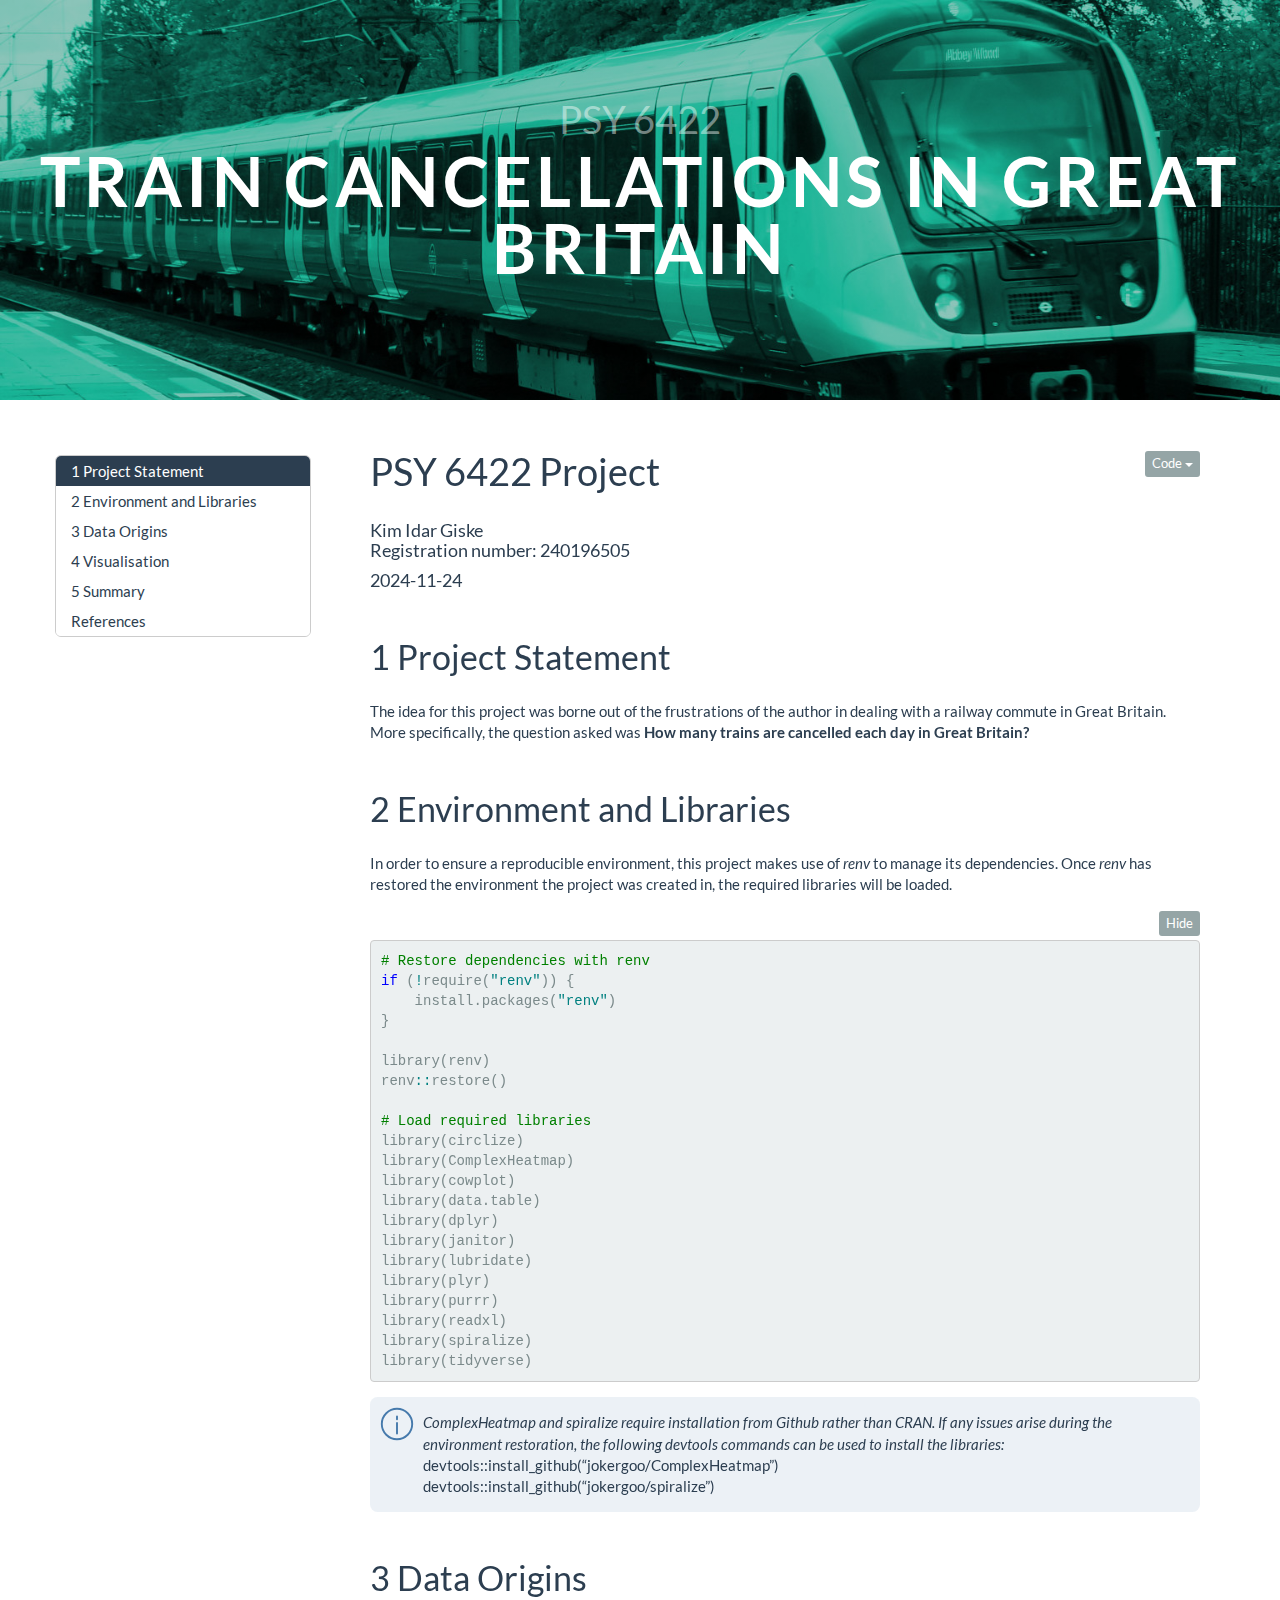
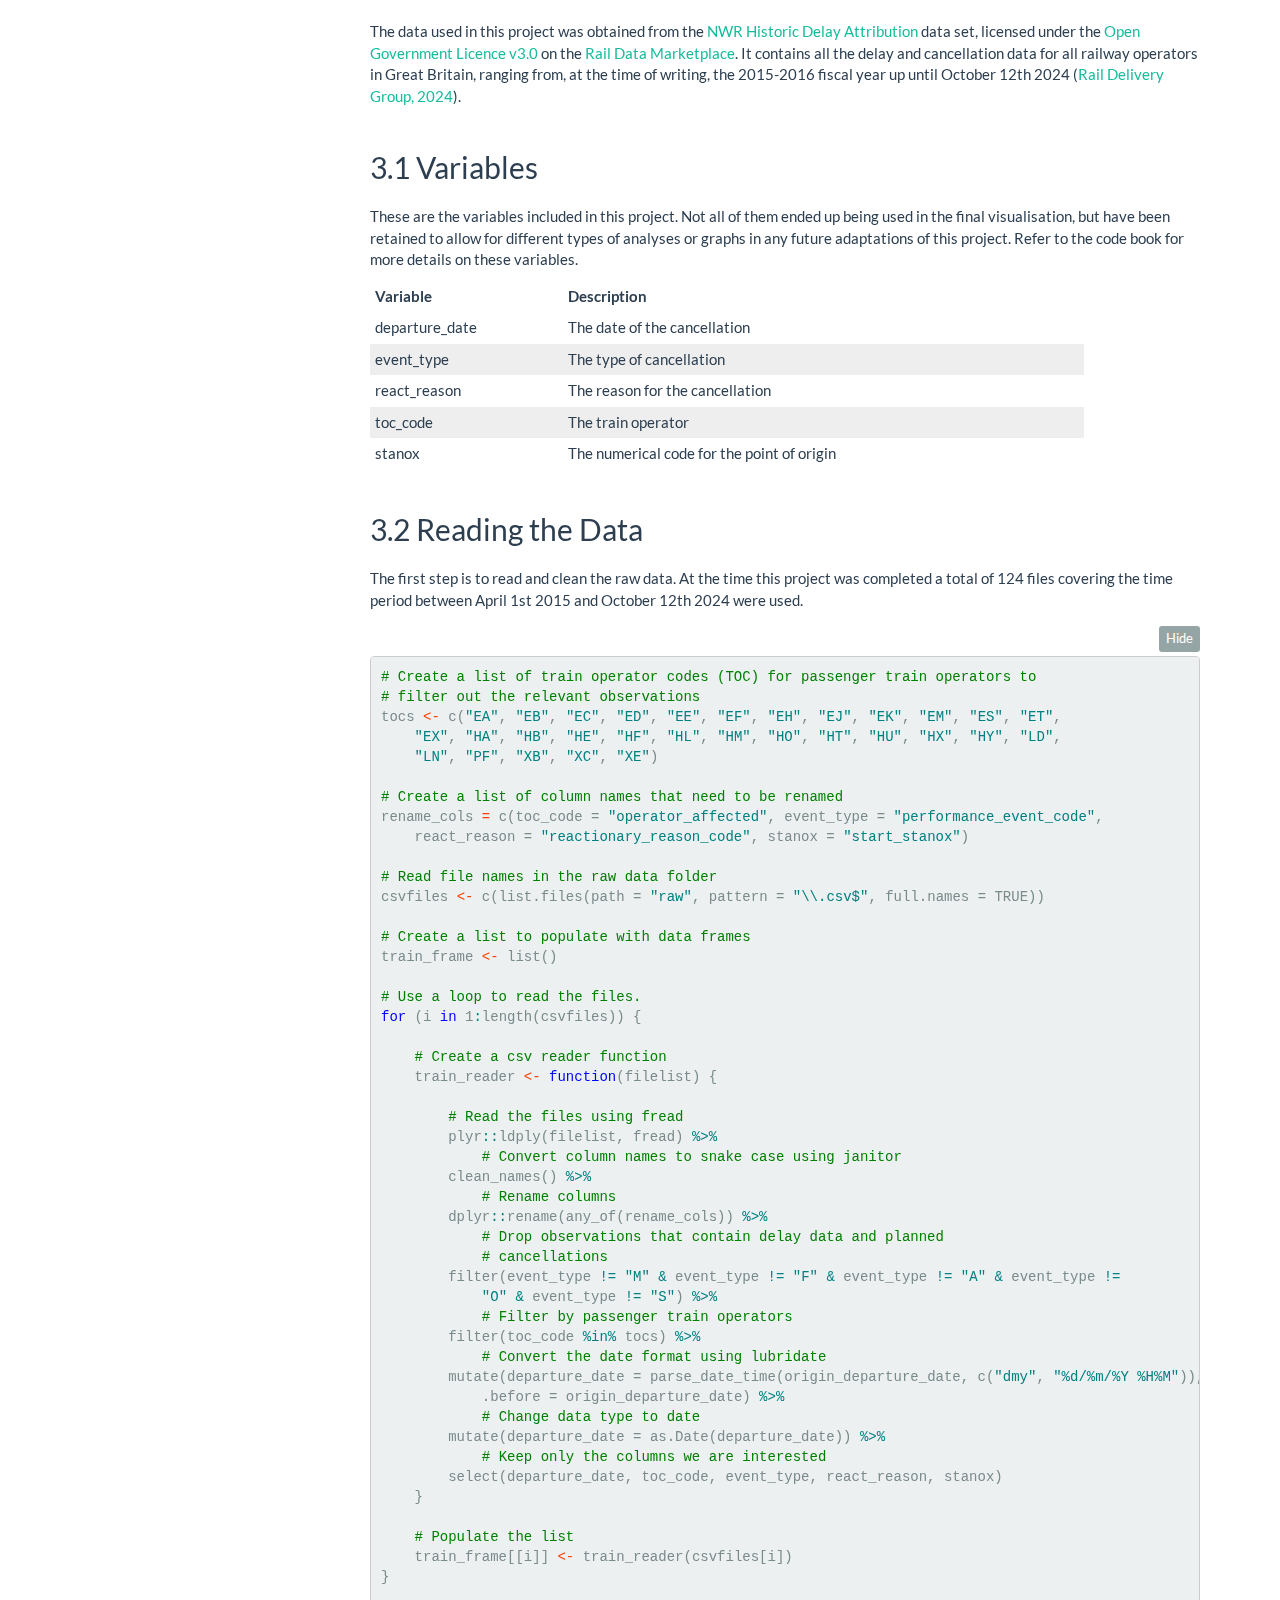
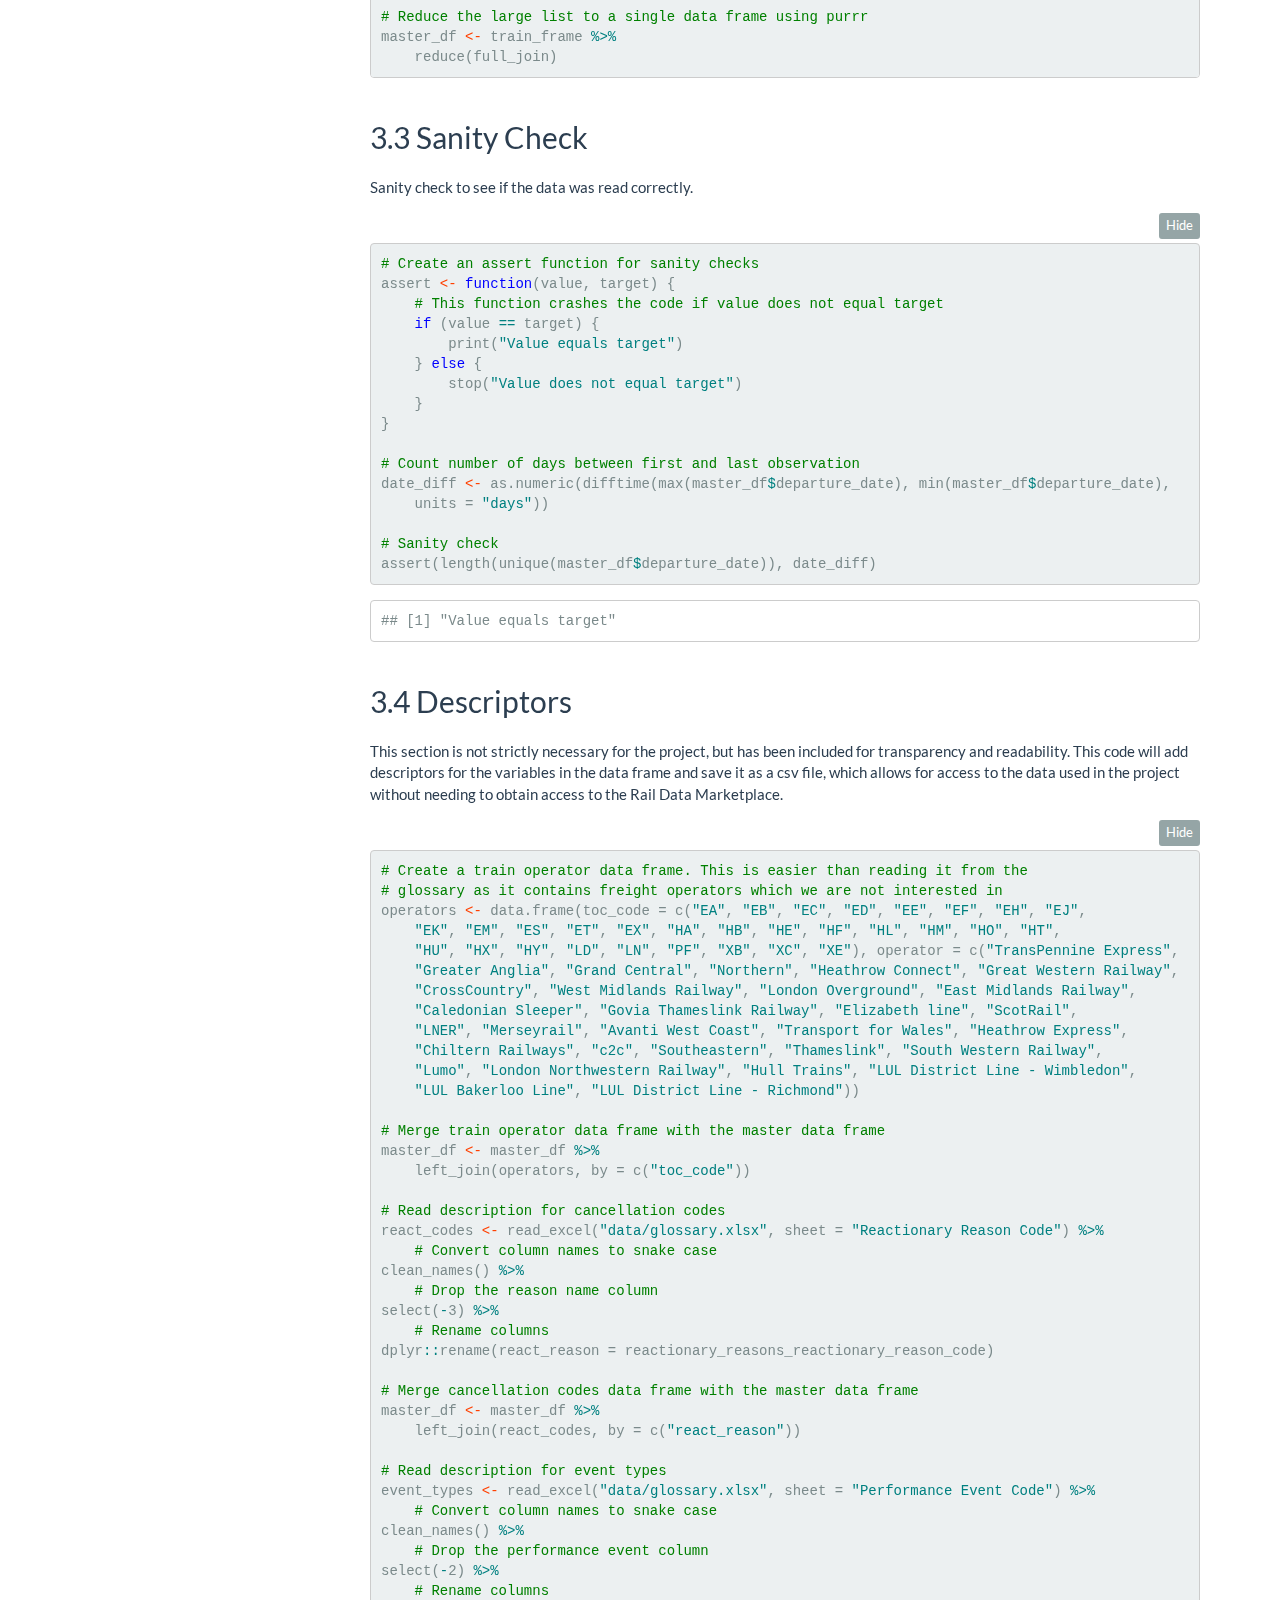
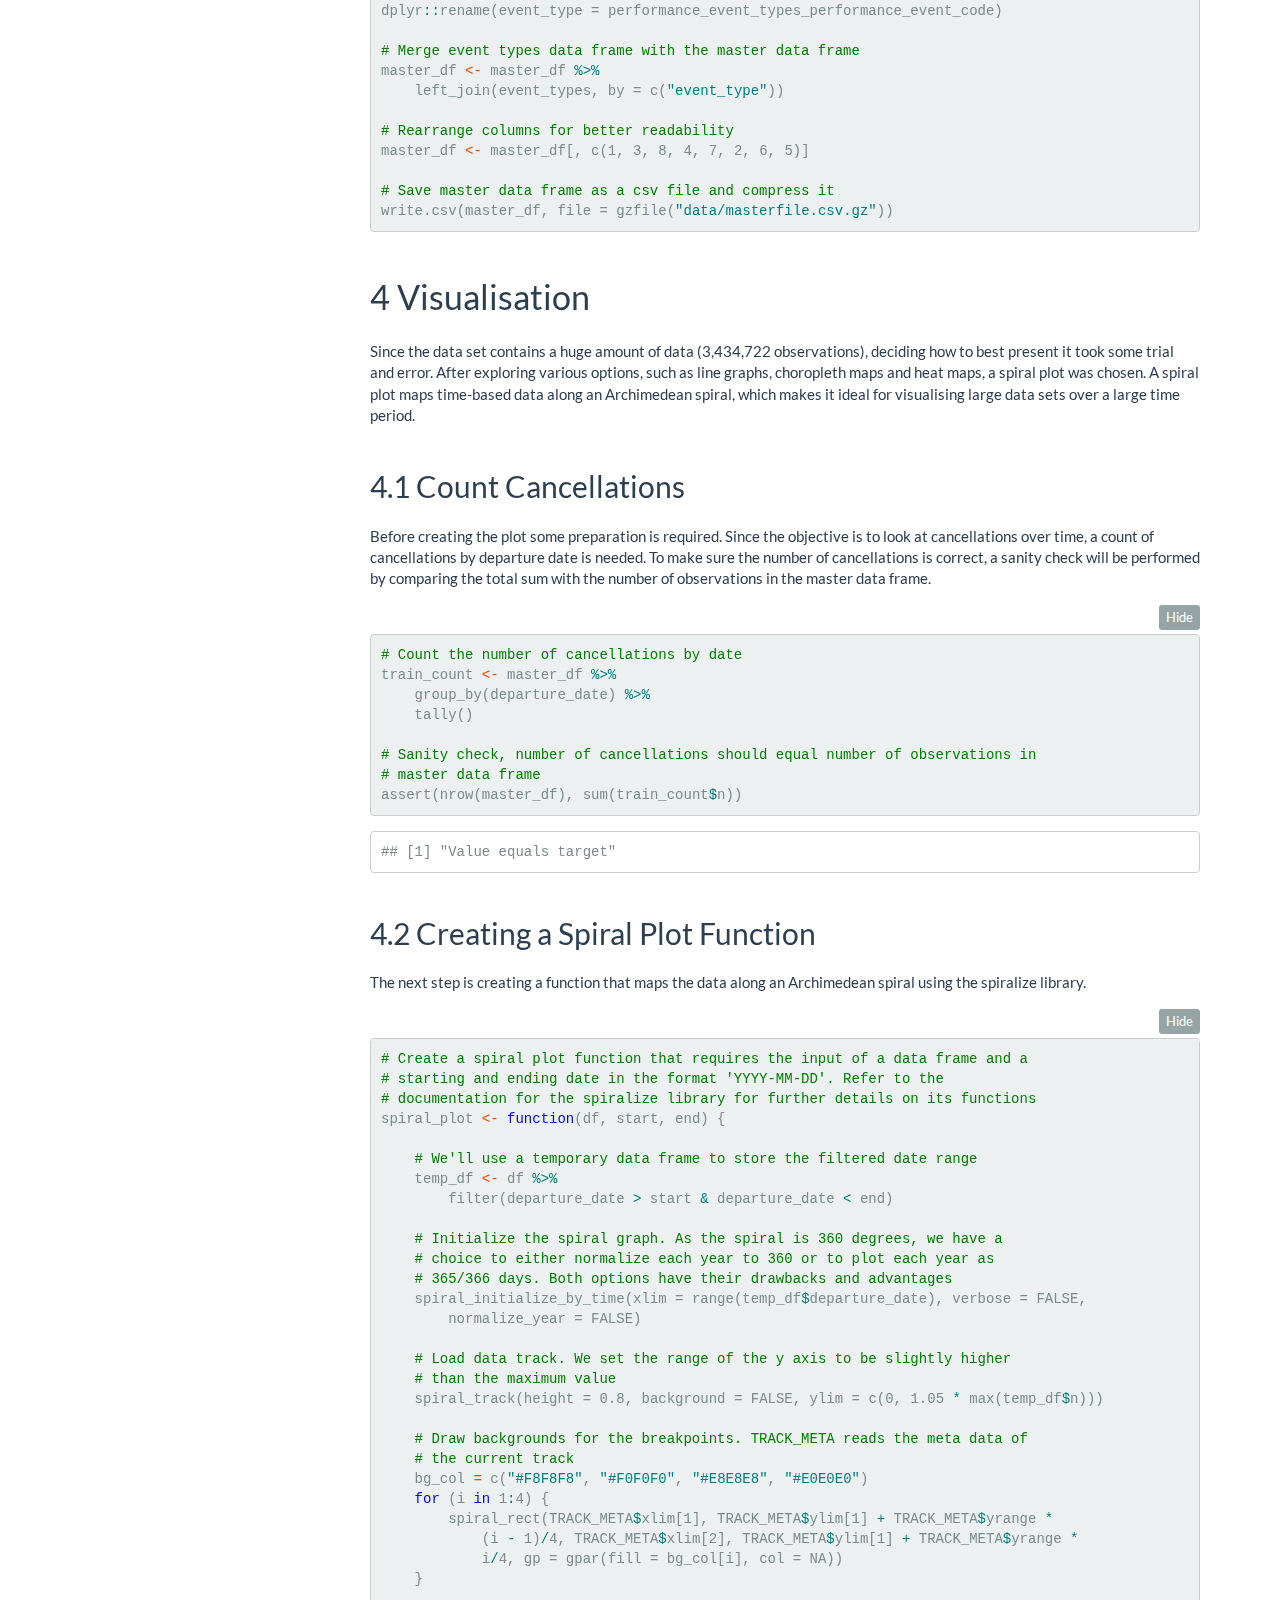
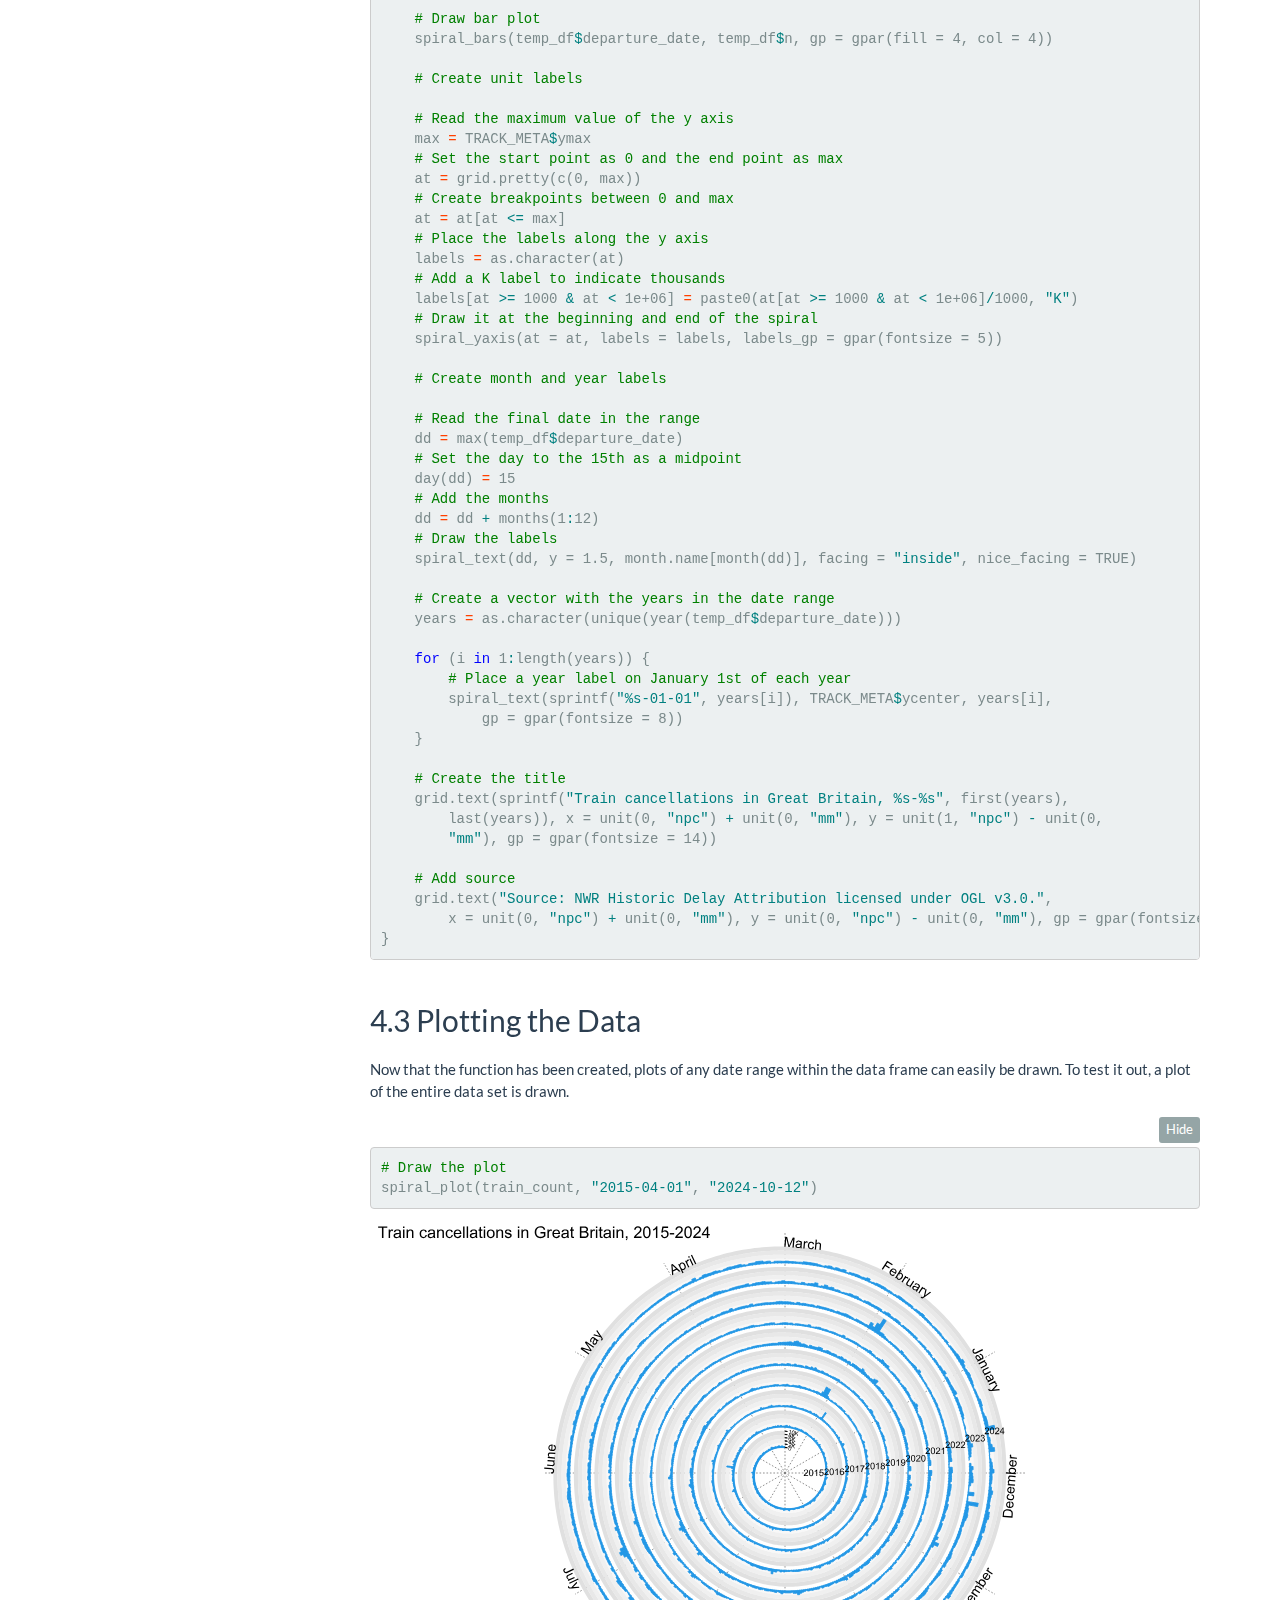
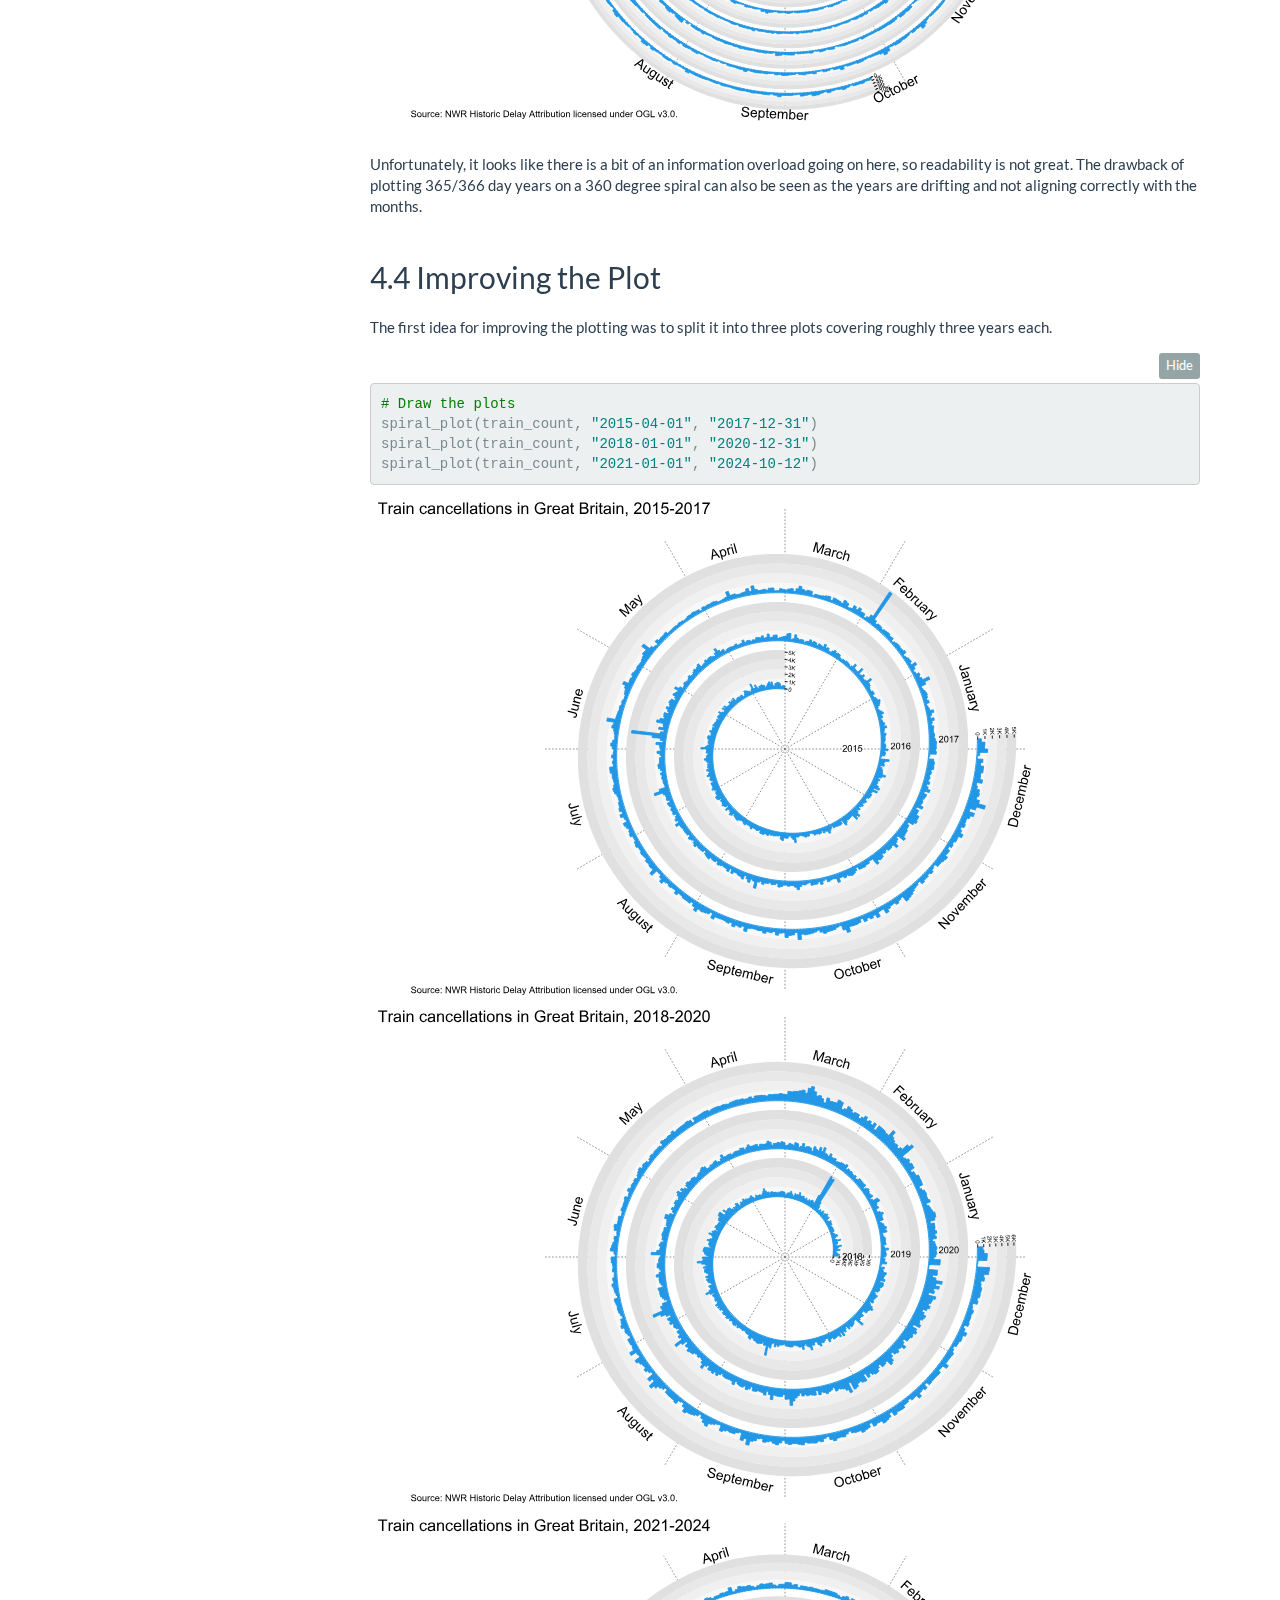
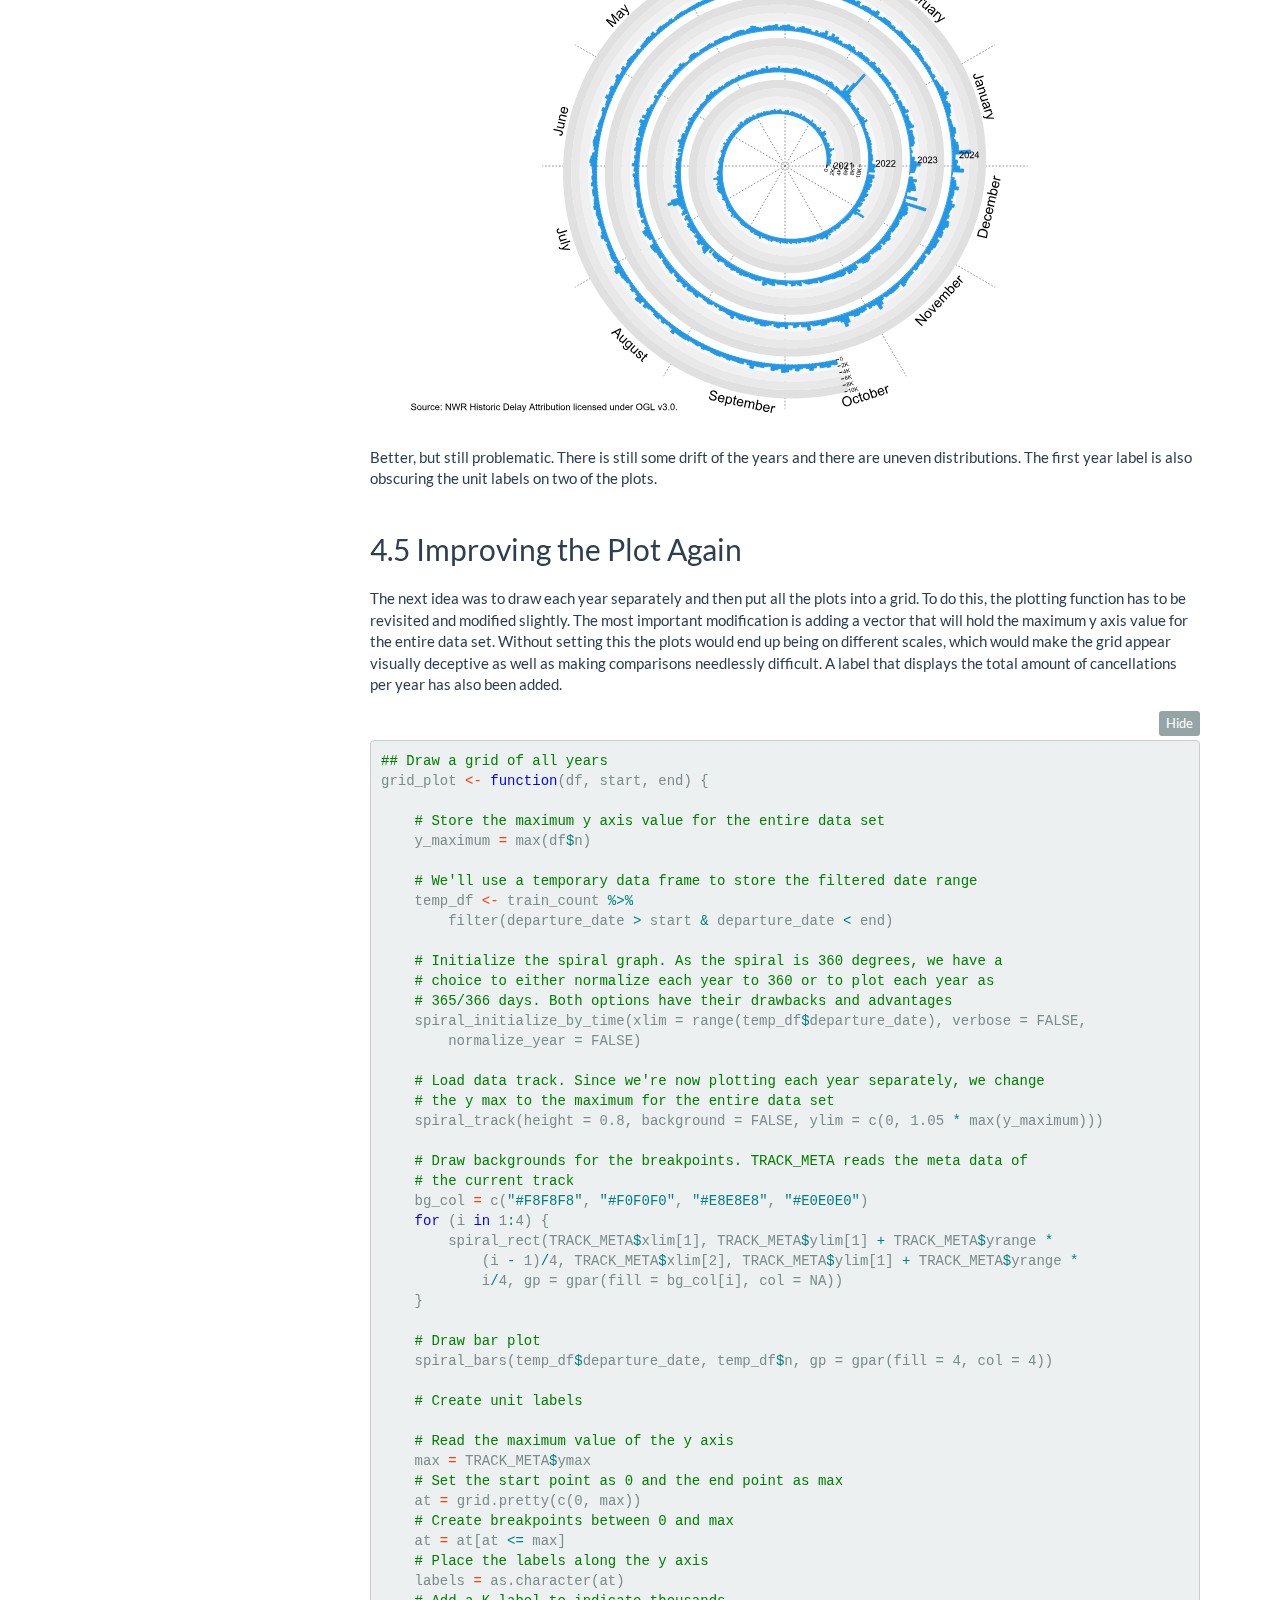
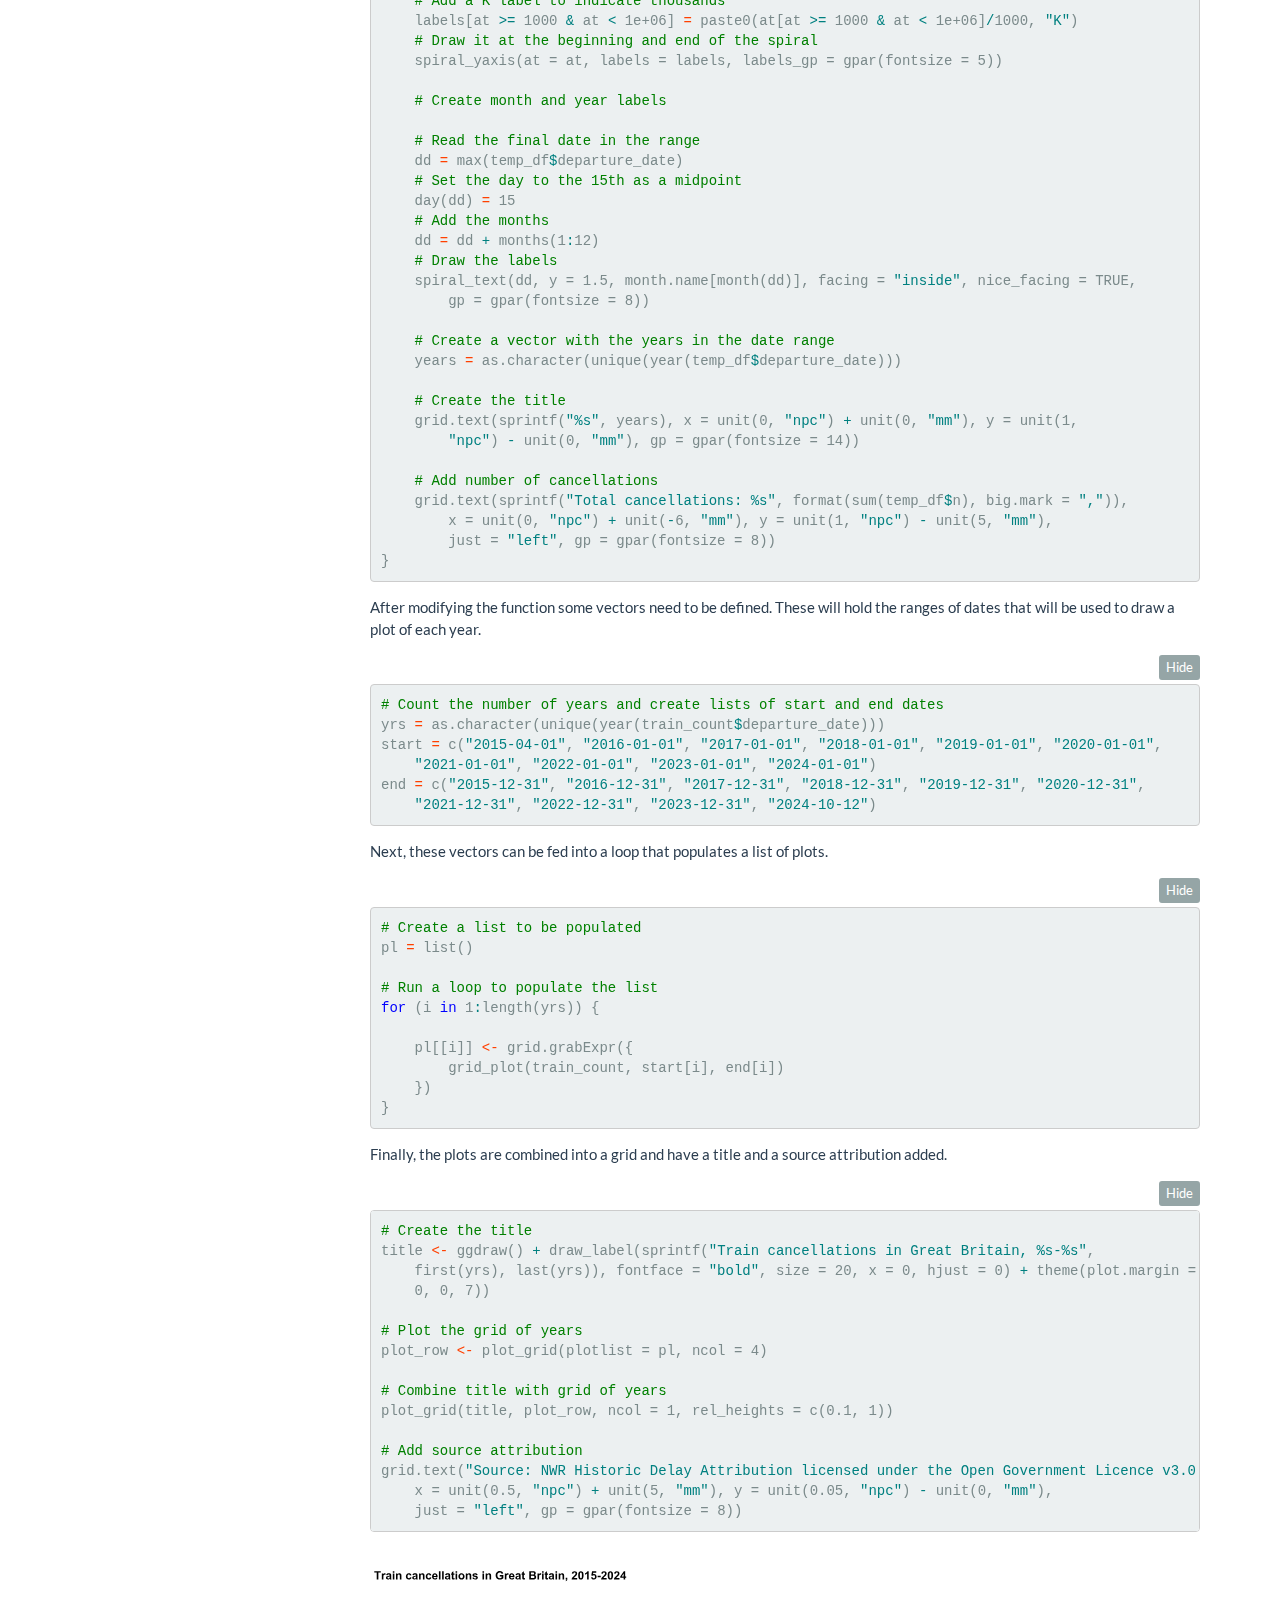
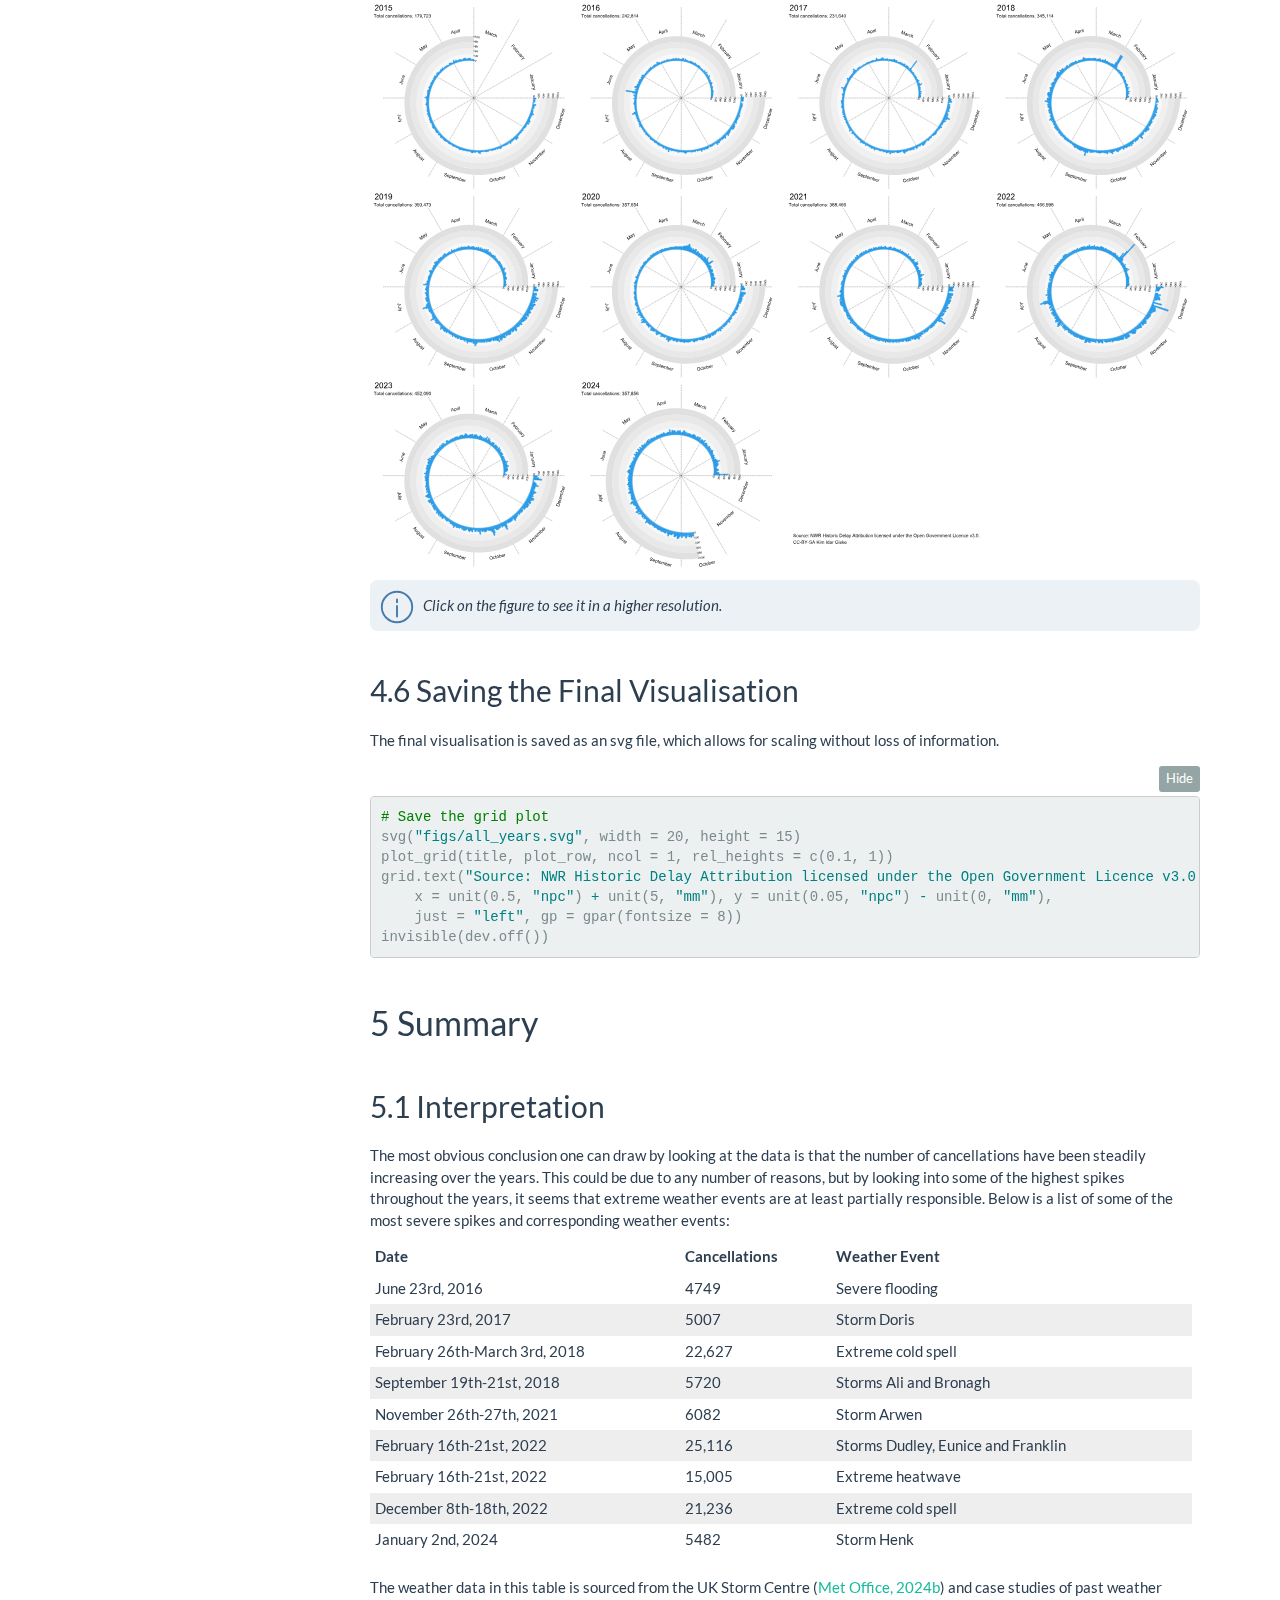
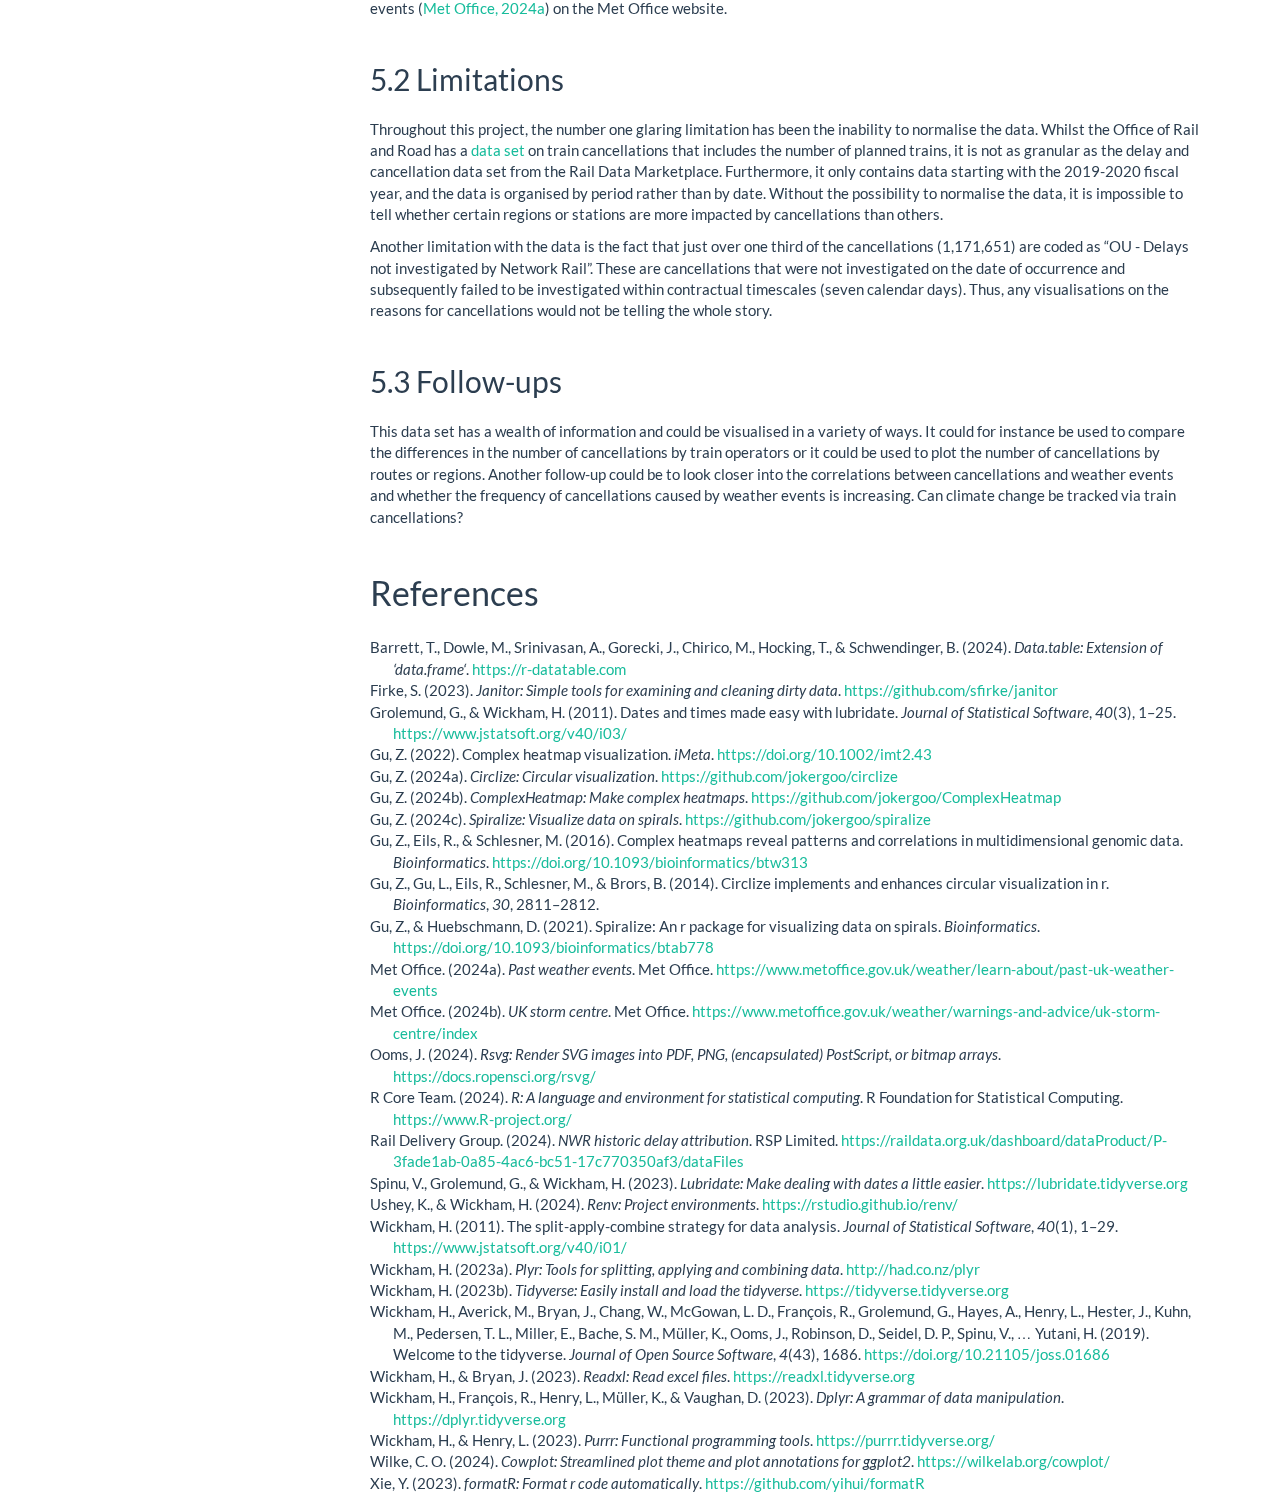
==== commit 84a9b087: "code improvements and pdf generation" ====
--- a/index.html
+++ b/index.html
@@ -10,6 +10,7 @@
 
 
 
+<meta name="date" content="2024-11-24" />
 
 <title>PSY 6422 Project</title>
 
@@ -377,7 +378,7 @@
 <h1 class="title toc-ignore">PSY 6422 Project</h1>
 <h4 class="author"><div class="line-block">Kim Idar Giske<br />
 Registration number: 240196505</div></h4>
-<h4 class="date">November 11th, 2024</h4>
+<h4 class="date">2024-11-24</h4>
 
 </div>
 
@@ -445,57 +446,37 @@
 to allow for different types of analyses or graphs in any future
 adaptations of this project. Refer to the code book for more details on
 these variables.</p>
-<table class="striped">
+<table style="width:86%;">
+<colgroup>
+<col width="23%" />
+<col width="62%" />
+</colgroup>
 <thead>
-<tr>
-<th style="text-align:left;">
-Variable
-</th>
-<th style="text-align:left;">
-Description
-</th>
+<tr class="header">
+<th align="left">Variable</th>
+<th align="left">Description</th>
 </tr>
 </thead>
 <tbody>
-<tr>
-<td style="text-align:left;">
-departure_date
-</td>
-<td style="text-align:left;">
-The date of the cancellation
-</td>
-</tr>
-<tr>
-<td style="text-align:left;">
-event_type
-</td>
-<td style="text-align:left;">
-The type of cancellation
-</td>
-</tr>
-<tr>
-<td style="text-align:left;">
-react_reason
-</td>
-<td style="text-align:left;">
-The reason for the cancellation
-</td>
-</tr>
-<tr>
-<td style="text-align:left;">
-toc_code
-</td>
-<td style="text-align:left;">
-The train operator
-</td>
-</tr>
-<tr>
-<td style="text-align:left;">
-stanox
-</td>
-<td style="text-align:left;">
-The numerical code for the point of origin
-</td>
+<tr class="odd">
+<td align="left">departure_date</td>
+<td align="left">The date of the cancellation</td>
+</tr>
+<tr class="even">
+<td align="left">event_type</td>
+<td align="left">The type of cancellation</td>
+</tr>
+<tr class="odd">
+<td align="left">react_reason</td>
+<td align="left">The reason for the cancellation</td>
+</tr>
+<tr class="even">
+<td align="left">toc_code</td>
+<td align="left">The train operator</td>
+</tr>
+<tr class="odd">
+<td align="left">stanox</td>
+<td align="left">The numerical code for the point of origin</td>
 </tr>
 </tbody>
 </table>
@@ -558,14 +539,24 @@
 </div>
 <div id="sanity-check" class="section level2" number="3.3">
 <h2><span class="header-section-number">3.3</span> Sanity Check</h2>
-<p>Sanity check to see if the data was read correctly. The range of
-dates should be from April 1st 2015 until October 12th 2024 and be a
-total of 3482 days.</p>
-<div class="sourceCode" id="cb3"><pre class="sourceCode r"><code class="sourceCode r"><span id="cb3-1"><a href="#cb3-1" tabindex="-1"></a><span class="co"># Sanity check</span></span>
-<span id="cb3-2"><a href="#cb3-2" tabindex="-1"></a><span class="fu">print</span>(<span class="fu">paste</span>(<span class="st">&quot;master_df begins at&quot;</span>, <span class="fu">min</span>(master_df<span class="sc">$</span>departure_date), <span class="st">&quot;and ends at&quot;</span>,</span>
-<span id="cb3-3"><a href="#cb3-3" tabindex="-1"></a>    <span class="fu">max</span>(master_df<span class="sc">$</span>departure_date), <span class="st">&quot;and consists of&quot;</span>, <span class="fu">length</span>(<span class="fu">unique</span>(master_df<span class="sc">$</span>departure_date)),</span>
-<span id="cb3-4"><a href="#cb3-4" tabindex="-1"></a>    <span class="st">&quot;days of observations&quot;</span>))</span></code></pre></div>
-<pre><code>## [1] &quot;master_df begins at 2015-04-01 and ends at 2024-10-12 and consists of 3482 days of observations&quot;</code></pre>
+<p>Sanity check to see if the data was read correctly.</p>
+<div class="sourceCode" id="cb3"><pre class="sourceCode r"><code class="sourceCode r"><span id="cb3-1"><a href="#cb3-1" tabindex="-1"></a><span class="co"># Create an assert function for sanity checks</span></span>
+<span id="cb3-2"><a href="#cb3-2" tabindex="-1"></a>assert <span class="ot">&lt;-</span> <span class="cf">function</span>(value, target) {</span>
+<span id="cb3-3"><a href="#cb3-3" tabindex="-1"></a>    <span class="co"># This function crashes the code if value does not equal target</span></span>
+<span id="cb3-4"><a href="#cb3-4" tabindex="-1"></a>    <span class="cf">if</span> (value <span class="sc">==</span> target) {</span>
+<span id="cb3-5"><a href="#cb3-5" tabindex="-1"></a>        <span class="fu">print</span>(<span class="st">&quot;Value equals target&quot;</span>)</span>
+<span id="cb3-6"><a href="#cb3-6" tabindex="-1"></a>    } <span class="cf">else</span> {</span>
+<span id="cb3-7"><a href="#cb3-7" tabindex="-1"></a>        <span class="fu">stop</span>(<span class="st">&quot;Value does not equal target&quot;</span>)</span>
+<span id="cb3-8"><a href="#cb3-8" tabindex="-1"></a>    }</span>
+<span id="cb3-9"><a href="#cb3-9" tabindex="-1"></a>}</span>
+<span id="cb3-10"><a href="#cb3-10" tabindex="-1"></a></span>
+<span id="cb3-11"><a href="#cb3-11" tabindex="-1"></a><span class="co"># Count number of days between first and last observation</span></span>
+<span id="cb3-12"><a href="#cb3-12" tabindex="-1"></a>date_diff <span class="ot">&lt;-</span> <span class="fu">as.numeric</span>(<span class="fu">difftime</span>(<span class="fu">max</span>(master_df<span class="sc">$</span>departure_date), <span class="fu">min</span>(master_df<span class="sc">$</span>departure_date),</span>
+<span id="cb3-13"><a href="#cb3-13" tabindex="-1"></a>    <span class="at">units =</span> <span class="st">&quot;days&quot;</span>))</span>
+<span id="cb3-14"><a href="#cb3-14" tabindex="-1"></a></span>
+<span id="cb3-15"><a href="#cb3-15" tabindex="-1"></a><span class="co"># Sanity check</span></span>
+<span id="cb3-16"><a href="#cb3-16" tabindex="-1"></a><span class="fu">assert</span>(<span class="fu">length</span>(<span class="fu">unique</span>(master_df<span class="sc">$</span>departure_date)), date_diff)</span></code></pre></div>
+<pre><code>## [1] &quot;Value equals target&quot;</code></pre>
 </div>
 <div id="descriptors" class="section level2" number="3.4">
 <h2><span class="header-section-number">3.4</span> Descriptors</h2>
@@ -620,8 +611,8 @@
 <span id="cb5-44"><a href="#cb5-44" tabindex="-1"></a><span class="co"># Rearrange columns for better readability</span></span>
 <span id="cb5-45"><a href="#cb5-45" tabindex="-1"></a>master_df <span class="ot">&lt;-</span> master_df[, <span class="fu">c</span>(<span class="dv">1</span>, <span class="dv">3</span>, <span class="dv">8</span>, <span class="dv">4</span>, <span class="dv">7</span>, <span class="dv">2</span>, <span class="dv">6</span>, <span class="dv">5</span>)]</span>
 <span id="cb5-46"><a href="#cb5-46" tabindex="-1"></a></span>
-<span id="cb5-47"><a href="#cb5-47" tabindex="-1"></a><span class="co"># Save master data frame as a csv file</span></span>
-<span id="cb5-48"><a href="#cb5-48" tabindex="-1"></a><span class="fu">write.csv</span>(master_df, <span class="st">&quot;data/masterfile.csv&quot;</span>)</span></code></pre></div>
+<span id="cb5-47"><a href="#cb5-47" tabindex="-1"></a><span class="co"># Save master data frame as a csv file and compress it</span></span>
+<span id="cb5-48"><a href="#cb5-48" tabindex="-1"></a><span class="fu">write.csv</span>(master_df, <span class="at">file =</span> <span class="fu">gzfile</span>(<span class="st">&quot;data/masterfile.csv.gz&quot;</span>))</span></code></pre></div>
 </div>
 </div>
 <div id="visualisation" class="section level1" number="4">
@@ -648,8 +639,8 @@
 <span id="cb6-5"><a href="#cb6-5" tabindex="-1"></a></span>
 <span id="cb6-6"><a href="#cb6-6" tabindex="-1"></a><span class="co"># Sanity check, number of cancellations should equal number of observations in</span></span>
 <span id="cb6-7"><a href="#cb6-7" tabindex="-1"></a><span class="co"># master data frame</span></span>
-<span id="cb6-8"><a href="#cb6-8" tabindex="-1"></a><span class="fu">print</span>(<span class="fu">sum</span>(train_count<span class="sc">$</span>n) <span class="sc">==</span> <span class="fu">nrow</span>(master_df))</span></code></pre></div>
-<pre><code>## [1] TRUE</code></pre>
+<span id="cb6-8"><a href="#cb6-8" tabindex="-1"></a><span class="fu">assert</span>(<span class="fu">nrow</span>(master_df), <span class="fu">sum</span>(train_count<span class="sc">$</span>n))</span></code></pre></div>
+<pre><code>## [1] &quot;Value equals target&quot;</code></pre>
 </div>
 <div id="creating-a-spiral-plot-function" class="section level2"
 number="4.2">
@@ -763,10 +754,9 @@
 and there are uneven distributions. The first year label is also
 obscuring the unit labels on two of the plots.</p>
 </div>
-<div id="improving-the-plot-2-electric-boogaloo" class="section level2"
-number="4.5">
-<h2><span class="header-section-number">4.5</span> Improving the Plot 2:
-Electric Boogaloo</h2>
+<div id="improving-the-plot-again" class="section level2" number="4.5">
+<h2><span class="header-section-number">4.5</span> Improving the Plot
+Again</h2>
 <p>The next idea was to draw each year separately and then put all the
 plots into a grid. To do this, the plotting function has to be revisited
 and modified slightly. The most important modification is adding a
@@ -881,16 +871,17 @@
 <span id="cb14-10"><a href="#cb14-10" tabindex="-1"></a><span class="fu">plot_grid</span>(title, plot_row, <span class="at">ncol =</span> <span class="dv">1</span>, <span class="at">rel_heights =</span> <span class="fu">c</span>(<span class="fl">0.1</span>, <span class="dv">1</span>))</span>
 <span id="cb14-11"><a href="#cb14-11" tabindex="-1"></a></span>
 <span id="cb14-12"><a href="#cb14-12" tabindex="-1"></a><span class="co"># Add source attribution</span></span>
-<span id="cb14-13"><a href="#cb14-13" tabindex="-1"></a><span class="fu">grid.text</span>(<span class="st">&quot;Source: NWR Historic Delay Attribution licensed under the Open Government Licence v3.0.&quot;</span>,</span>
-<span id="cb14-14"><a href="#cb14-14" tabindex="-1"></a>    <span class="at">x =</span> <span class="fu">unit</span>(<span class="fl">0.6</span>, <span class="st">&quot;npc&quot;</span>) <span class="sc">+</span> <span class="fu">unit</span>(<span class="dv">10</span>, <span class="st">&quot;mm&quot;</span>), <span class="at">y =</span> <span class="fu">unit</span>(<span class="fl">0.25</span>, <span class="st">&quot;npc&quot;</span>) <span class="sc">-</span> <span class="fu">unit</span>(<span class="dv">0</span>, <span class="st">&quot;mm&quot;</span>),</span>
-<span id="cb14-15"><a href="#cb14-15" tabindex="-1"></a>    <span class="at">gp =</span> <span class="fu">gpar</span>(<span class="at">fontsize =</span> <span class="dv">8</span>))</span></code></pre></div>
-<p><!-- Trigger the Modal -->
-<img src="figs/all_years.svg" alt="Grid plot" id="myImg"/></p>
+<span id="cb14-13"><a href="#cb14-13" tabindex="-1"></a><span class="fu">grid.text</span>(<span class="st">&quot;Source: NWR Historic Delay Attribution licensed under the Open Government Licence v3.0.</span><span class="sc">\n</span><span class="st">CC-BY-SA Kim Idar Giske&quot;</span>,</span>
+<span id="cb14-14"><a href="#cb14-14" tabindex="-1"></a>    <span class="at">x =</span> <span class="fu">unit</span>(<span class="fl">0.5</span>, <span class="st">&quot;npc&quot;</span>) <span class="sc">+</span> <span class="fu">unit</span>(<span class="dv">5</span>, <span class="st">&quot;mm&quot;</span>), <span class="at">y =</span> <span class="fu">unit</span>(<span class="fl">0.05</span>, <span class="st">&quot;npc&quot;</span>) <span class="sc">-</span> <span class="fu">unit</span>(<span class="dv">0</span>, <span class="st">&quot;mm&quot;</span>),</span>
+<span id="cb14-15"><a href="#cb14-15" tabindex="-1"></a>    <span class="at">just =</span> <span class="st">&quot;left&quot;</span>, <span class="at">gp =</span> <span class="fu">gpar</span>(<span class="at">fontsize =</span> <span class="dv">8</span>))</span></code></pre></div>
+<!-- Trigger the Modal -->
+<p><img src="figs/all_years.svg" alt="Grid plot" id="myImg"/></p>
 <!-- The Modal -->
 <div id="myModal" class="modal">
-<p><!-- The Close Button --> <span class="closeimg">×</span></p>
-<p><!-- Modal Content (The Image) -->
-<img class="modal-content" id="img01"></p>
+<!-- The Close Button -->
+<p><span class="closeimg">×</span></p>
+<!-- Modal Content (The Image) -->
+<p><img id="img01" class="modal-content"/></p>
 <!-- Modal Caption (Image Text) -->
 <div id="caption">
 
@@ -931,9 +922,9 @@
 <div class="sourceCode" id="cb15"><pre class="sourceCode r"><code class="sourceCode r"><span id="cb15-1"><a href="#cb15-1" tabindex="-1"></a><span class="co"># Save the grid plot</span></span>
 <span id="cb15-2"><a href="#cb15-2" tabindex="-1"></a><span class="fu">svg</span>(<span class="st">&quot;figs/all_years.svg&quot;</span>, <span class="at">width =</span> <span class="dv">20</span>, <span class="at">height =</span> <span class="dv">15</span>)</span>
 <span id="cb15-3"><a href="#cb15-3" tabindex="-1"></a><span class="fu">plot_grid</span>(title, plot_row, <span class="at">ncol =</span> <span class="dv">1</span>, <span class="at">rel_heights =</span> <span class="fu">c</span>(<span class="fl">0.1</span>, <span class="dv">1</span>))</span>
-<span id="cb15-4"><a href="#cb15-4" tabindex="-1"></a><span class="fu">grid.text</span>(<span class="st">&quot;Source: NWR Historic Delay Attribution licensed under the Open Government Licence v3.0.&quot;</span>,</span>
-<span id="cb15-5"><a href="#cb15-5" tabindex="-1"></a>    <span class="at">x =</span> <span class="fu">unit</span>(<span class="fl">0.6</span>, <span class="st">&quot;npc&quot;</span>) <span class="sc">+</span> <span class="fu">unit</span>(<span class="dv">10</span>, <span class="st">&quot;mm&quot;</span>), <span class="at">y =</span> <span class="fu">unit</span>(<span class="fl">0.25</span>, <span class="st">&quot;npc&quot;</span>) <span class="sc">-</span> <span class="fu">unit</span>(<span class="dv">0</span>, <span class="st">&quot;mm&quot;</span>),</span>
-<span id="cb15-6"><a href="#cb15-6" tabindex="-1"></a>    <span class="at">gp =</span> <span class="fu">gpar</span>(<span class="at">fontsize =</span> <span class="dv">8</span>))</span>
+<span id="cb15-4"><a href="#cb15-4" tabindex="-1"></a><span class="fu">grid.text</span>(<span class="st">&quot;Source: NWR Historic Delay Attribution licensed under the Open Government Licence v3.0.</span><span class="sc">\n</span><span class="st">CC-BY-SA Kim Idar Giske&quot;</span>,</span>
+<span id="cb15-5"><a href="#cb15-5" tabindex="-1"></a>    <span class="at">x =</span> <span class="fu">unit</span>(<span class="fl">0.5</span>, <span class="st">&quot;npc&quot;</span>) <span class="sc">+</span> <span class="fu">unit</span>(<span class="dv">5</span>, <span class="st">&quot;mm&quot;</span>), <span class="at">y =</span> <span class="fu">unit</span>(<span class="fl">0.05</span>, <span class="st">&quot;npc&quot;</span>) <span class="sc">-</span> <span class="fu">unit</span>(<span class="dv">0</span>, <span class="st">&quot;mm&quot;</span>),</span>
+<span id="cb15-6"><a href="#cb15-6" tabindex="-1"></a>    <span class="at">just =</span> <span class="st">&quot;left&quot;</span>, <span class="at">gp =</span> <span class="fu">gpar</span>(<span class="at">fontsize =</span> <span class="dv">8</span>))</span>
 <span id="cb15-7"><a href="#cb15-7" tabindex="-1"></a><span class="fu">invisible</span>(<span class="fu">dev.off</span>())</span></code></pre></div>
 </div>
 </div>
@@ -947,119 +938,64 @@
 some of the highest spikes throughout the years, it seems that extreme
 weather events are at least partially responsible. Below is a list of
 some of the most severe spikes and corresponding weather events:</p>
-<table class="striped">
+<table style="width:99%;">
+<colgroup>
+<col width="37%" />
+<col width="18%" />
+<col width="43%" />
+</colgroup>
 <thead>
-<tr>
-<th style="text-align:left;">
-Date
-</th>
-<th style="text-align:left;">
-Cancellations
-</th>
-<th style="text-align:left;">
-Weather Event
-</th>
+<tr class="header">
+<th align="left">Date</th>
+<th align="left">Cancellations</th>
+<th align="left">Weather Event</th>
 </tr>
 </thead>
 <tbody>
-<tr>
-<td style="text-align:left;">
-June 23rd, 2016
-</td>
-<td style="text-align:left;">
-4749
-</td>
-<td style="text-align:left;">
-Severe flooding
-</td>
-</tr>
-<tr>
-<td style="text-align:left;">
-February 23rd, 2017
-</td>
-<td style="text-align:left;">
-5007
-</td>
-<td style="text-align:left;">
-Storm Doris
-</td>
-</tr>
-<tr>
-<td style="text-align:left;">
-February 26th-March 3rd, 2018
-</td>
-<td style="text-align:left;">
-22,627
-</td>
-<td style="text-align:left;">
-Extreme cold spell
-</td>
-</tr>
-<tr>
-<td style="text-align:left;">
-September 19th-21st, 2018
-</td>
-<td style="text-align:left;">
-5720
-</td>
-<td style="text-align:left;">
-Storms Ali and Bronagh
-</td>
-</tr>
-<tr>
-<td style="text-align:left;">
-November 26th-27th, 2021
-</td>
-<td style="text-align:left;">
-6082
-</td>
-<td style="text-align:left;">
-Storm Arwen
-</td>
-</tr>
-<tr>
-<td style="text-align:left;">
-February 16th-21st, 2022
-</td>
-<td style="text-align:left;">
-25,116
-</td>
-<td style="text-align:left;">
-Storms Dudley, Eunice and Franklin
-</td>
-</tr>
-<tr>
-<td style="text-align:left;">
-February 16th-21st, 2022
-</td>
-<td style="text-align:left;">
-15,005
-</td>
-<td style="text-align:left;">
-Extreme heatwave
-</td>
-</tr>
-<tr>
-<td style="text-align:left;">
-December 8th-18th, 2022
-</td>
-<td style="text-align:left;">
-21,236
-</td>
-<td style="text-align:left;">
-Extreme cold spell
-</td>
-</tr>
-<tr>
-<td style="text-align:left;">
-January 2nd, 2024
-</td>
-<td style="text-align:left;">
-5482
-</td>
-<td style="text-align:left;">
-Storm Henk
-</td>
+<tr class="odd">
+<td align="left">June 23rd, 2016</td>
+<td align="left">4749</td>
+<td align="left">Severe flooding</td>
+</tr>
+<tr class="even">
+<td align="left">February 23rd, 2017</td>
+<td align="left">5007</td>
+<td align="left">Storm Doris</td>
+</tr>
+<tr class="odd">
+<td align="left">February 26th-March 3rd, 2018</td>
+<td align="left">22,627</td>
+<td align="left">Extreme cold spell</td>
+</tr>
+<tr class="even">
+<td align="left">September 19th-21st, 2018</td>
+<td align="left">5720</td>
+<td align="left">Storms Ali and Bronagh</td>
+</tr>
+<tr class="odd">
+<td align="left">November 26th-27th, 2021</td>
+<td align="left">6082</td>
+<td align="left">Storm Arwen</td>
+</tr>
+<tr class="even">
+<td align="left">February 16th-21st, 2022</td>
+<td align="left">25,116</td>
+<td align="left">Storms Dudley, Eunice and Franklin</td>
+</tr>
+<tr class="odd">
+<td align="left">February 16th-21st, 2022</td>
+<td align="left">15,005</td>
+<td align="left">Extreme heatwave</td>
+</tr>
+<tr class="even">
+<td align="left">December 8th-18th, 2022</td>
+<td align="left">21,236</td>
+<td align="left">Extreme cold spell</td>
+</tr>
+<tr class="odd">
+<td align="left">January 2nd, 2024</td>
+<td align="left">5482</td>
+<td align="left">Storm Henk</td>
 </tr>
 </tbody>
 </table>
@@ -1106,6 +1042,55 @@
 <h1 class="unnumbered">References</h1>
 <div id="refs" class="references csl-bib-body hanging-indent"
 entry-spacing="0" line-spacing="2">
+<div id="ref-R-data.table" class="csl-entry">
+Barrett, T., Dowle, M., Srinivasan, A., Gorecki, J., Chirico, M.,
+Hocking, T., &amp; Schwendinger, B. (2024). <em>Data.table: Extension of
+‘data.frame‘</em>. <a
+href="https://r-datatable.com">https://r-datatable.com</a>
+</div>
+<div id="ref-R-janitor" class="csl-entry">
+Firke, S. (2023). <em>Janitor: Simple tools for examining and cleaning
+dirty data</em>. <a
+href="https://github.com/sfirke/janitor">https://github.com/sfirke/janitor</a>
+</div>
+<div id="ref-lubridate2011" class="csl-entry">
+Grolemund, G., &amp; Wickham, H. (2011). Dates and times made easy with
+<span class="nocase">lubridate</span>. <em>Journal of Statistical
+Software</em>, <em>40</em>(3), 1–25. <a
+href="https://www.jstatsoft.org/v40/i03/">https://www.jstatsoft.org/v40/i03/</a>
+</div>
+<div id="ref-ComplexHeatmap2022" class="csl-entry">
+Gu, Z. (2022). Complex heatmap visualization. <em>iMeta</em>. <a
+href="https://doi.org/10.1002/imt2.43">https://doi.org/10.1002/imt2.43</a>
+</div>
+<div id="ref-R-circlize" class="csl-entry">
+Gu, Z. (2024a). <em>Circlize: Circular visualization</em>. <a
+href="https://github.com/jokergoo/circlize">https://github.com/jokergoo/circlize</a>
+</div>
+<div id="ref-R-ComplexHeatmap" class="csl-entry">
+Gu, Z. (2024b). <em>ComplexHeatmap: Make complex heatmaps</em>. <a
+href="https://github.com/jokergoo/ComplexHeatmap">https://github.com/jokergoo/ComplexHeatmap</a>
+</div>
+<div id="ref-R-spiralize" class="csl-entry">
+Gu, Z. (2024c). <em>Spiralize: Visualize data on spirals</em>. <a
+href="https://github.com/jokergoo/spiralize">https://github.com/jokergoo/spiralize</a>
+</div>
+<div id="ref-ComplexHeatmap2016" class="csl-entry">
+Gu, Z., Eils, R., &amp; Schlesner, M. (2016). Complex heatmaps reveal
+patterns and correlations in multidimensional genomic data.
+<em>Bioinformatics</em>. <a
+href="https://doi.org/10.1093/bioinformatics/btw313">https://doi.org/10.1093/bioinformatics/btw313</a>
+</div>
+<div id="ref-circlize2014" class="csl-entry">
+Gu, Z., Gu, L., Eils, R., Schlesner, M., &amp; Brors, B. (2014).
+Circlize implements and enhances circular visualization in r.
+<em>Bioinformatics</em>, <em>30</em>, 2811–2812.
+</div>
+<div id="ref-spiralize2021" class="csl-entry">
+Gu, Z., &amp; Huebschmann, D. (2021). Spiralize: An r package for
+visualizing data on spirals. <em>Bioinformatics</em>. <a
+href="https://doi.org/10.1093/bioinformatics/btab778">https://doi.org/10.1093/bioinformatics/btab778</a>
+</div>
 <div id="ref-MetWeather" class="csl-entry">
 Met Office. (2024a). <em>Past weather events</em>. Met Office. <a
 href="https://www.metoffice.gov.uk/weather/learn-about/past-uk-weather-events">https://www.metoffice.gov.uk/weather/learn-about/past-uk-weather-events</a>
@@ -1113,11 +1098,78 @@
 <div id="ref-MetStorms" class="csl-entry">
 Met Office. (2024b). <em>UK storm centre</em>. Met Office. <a
 href="https://www.metoffice.gov.uk/weather/warnings-and-advice/uk-storm-centre/index">https://www.metoffice.gov.uk/weather/warnings-and-advice/uk-storm-centre/index</a>
+</div>
+<div id="ref-R-rsvg" class="csl-entry">
+Ooms, J. (2024). <em>Rsvg: Render SVG images into PDF, PNG,
+(encapsulated) PostScript, or bitmap arrays</em>. <a
+href="https://docs.ropensci.org/rsvg/">https://docs.ropensci.org/rsvg/</a>
+</div>
+<div id="ref-R-base" class="csl-entry">
+R Core Team. (2024). <em>R: A language and environment for statistical
+computing</em>. R Foundation for Statistical Computing. <a
+href="https://www.R-project.org/">https://www.R-project.org/</a>
 </div>
 <div id="ref-NWRDelay" class="csl-entry">
 Rail Delivery Group. (2024). <em>NWR historic delay attribution</em>.
 RSP Limited. <a
 href="https://raildata.org.uk/dashboard/dataProduct/P-3fade1ab-0a85-4ac6-bc51-17c770350af3/dataFiles">https://raildata.org.uk/dashboard/dataProduct/P-3fade1ab-0a85-4ac6-bc51-17c770350af3/dataFiles</a>
+</div>
+<div id="ref-R-lubridate" class="csl-entry">
+Spinu, V., Grolemund, G., &amp; Wickham, H. (2023). <em>Lubridate: Make
+dealing with dates a little easier</em>. <a
+href="https://lubridate.tidyverse.org">https://lubridate.tidyverse.org</a>
+</div>
+<div id="ref-R-renv" class="csl-entry">
+Ushey, K., &amp; Wickham, H. (2024). <em>Renv: Project
+environments</em>. <a
+href="https://rstudio.github.io/renv/">https://rstudio.github.io/renv/</a>
+</div>
+<div id="ref-plyr2011" class="csl-entry">
+Wickham, H. (2011). The split-apply-combine strategy for data analysis.
+<em>Journal of Statistical Software</em>, <em>40</em>(1), 1–29. <a
+href="https://www.jstatsoft.org/v40/i01/">https://www.jstatsoft.org/v40/i01/</a>
+</div>
+<div id="ref-R-plyr" class="csl-entry">
+Wickham, H. (2023a). <em>Plyr: Tools for splitting, applying and
+combining data</em>. <a
+href="http://had.co.nz/plyr">http://had.co.nz/plyr</a>
+</div>
+<div id="ref-R-tidyverse" class="csl-entry">
+Wickham, H. (2023b). <em>Tidyverse: Easily install and load the
+tidyverse</em>. <a
+href="https://tidyverse.tidyverse.org">https://tidyverse.tidyverse.org</a>
+</div>
+<div id="ref-tidyverse2019" class="csl-entry">
+Wickham, H., Averick, M., Bryan, J., Chang, W., McGowan, L. D.,
+François, R., Grolemund, G., Hayes, A., Henry, L., Hester, J., Kuhn, M.,
+Pedersen, T. L., Miller, E., Bache, S. M., Müller, K., Ooms, J.,
+Robinson, D., Seidel, D. P., Spinu, V., … Yutani, H. (2019). Welcome to
+the <span class="nocase">tidyverse</span>. <em>Journal of Open Source
+Software</em>, <em>4</em>(43), 1686. <a
+href="https://doi.org/10.21105/joss.01686">https://doi.org/10.21105/joss.01686</a>
+</div>
+<div id="ref-R-readxl" class="csl-entry">
+Wickham, H., &amp; Bryan, J. (2023). <em>Readxl: Read excel files</em>.
+<a href="https://readxl.tidyverse.org">https://readxl.tidyverse.org</a>
+</div>
+<div id="ref-R-dplyr" class="csl-entry">
+Wickham, H., François, R., Henry, L., Müller, K., &amp; Vaughan, D.
+(2023). <em>Dplyr: A grammar of data manipulation</em>. <a
+href="https://dplyr.tidyverse.org">https://dplyr.tidyverse.org</a>
+</div>
+<div id="ref-R-purrr" class="csl-entry">
+Wickham, H., &amp; Henry, L. (2023). <em>Purrr: Functional programming
+tools</em>. <a
+href="https://purrr.tidyverse.org/">https://purrr.tidyverse.org/</a>
+</div>
+<div id="ref-R-cowplot" class="csl-entry">
+Wilke, C. O. (2024). <em>Cowplot: Streamlined plot theme and plot
+annotations for ggplot2</em>. <a
+href="https://wilkelab.org/cowplot/">https://wilkelab.org/cowplot/</a>
+</div>
+<div id="ref-R-formatR" class="csl-entry">
+Xie, Y. (2023). <em>formatR: Format r code automatically</em>. <a
+href="https://github.com/yihui/formatR">https://github.com/yihui/formatR</a>
 </div>
 </div>
 </div>
--- a/style.css
+++ b/style.css
@@ -31,7 +31,7 @@
 
 .top-text {
   position: relative;
-  font-size: 34px;
+  font-size: 2.5em;
   padding-bottom: 0.5em
   text-transform: uppercase;
   text-align: center;
@@ -43,13 +43,23 @@
   position: relative;
   letter-spacing: 0.065em;
   line-height: 1em;
-  font-size: 68px;
+  font-size: 4.5em;
   text-transform: uppercase;
   text-align: center;
   display: block; /* Change to `display: none` for no bottom text */
   color: #ffffff;
   margin-bottom: 2.5rem;
   font-weight: bold;
+}
+
+/* Fix font on mobile */
+@media only screen and (max-width: 700px){
+  .top-text {
+    font-size: 1.5em;
+  } 
+  .bottom-text {
+    font-size: 2em;
+  }
 }
 
 /*-----------------TOC----------------*/
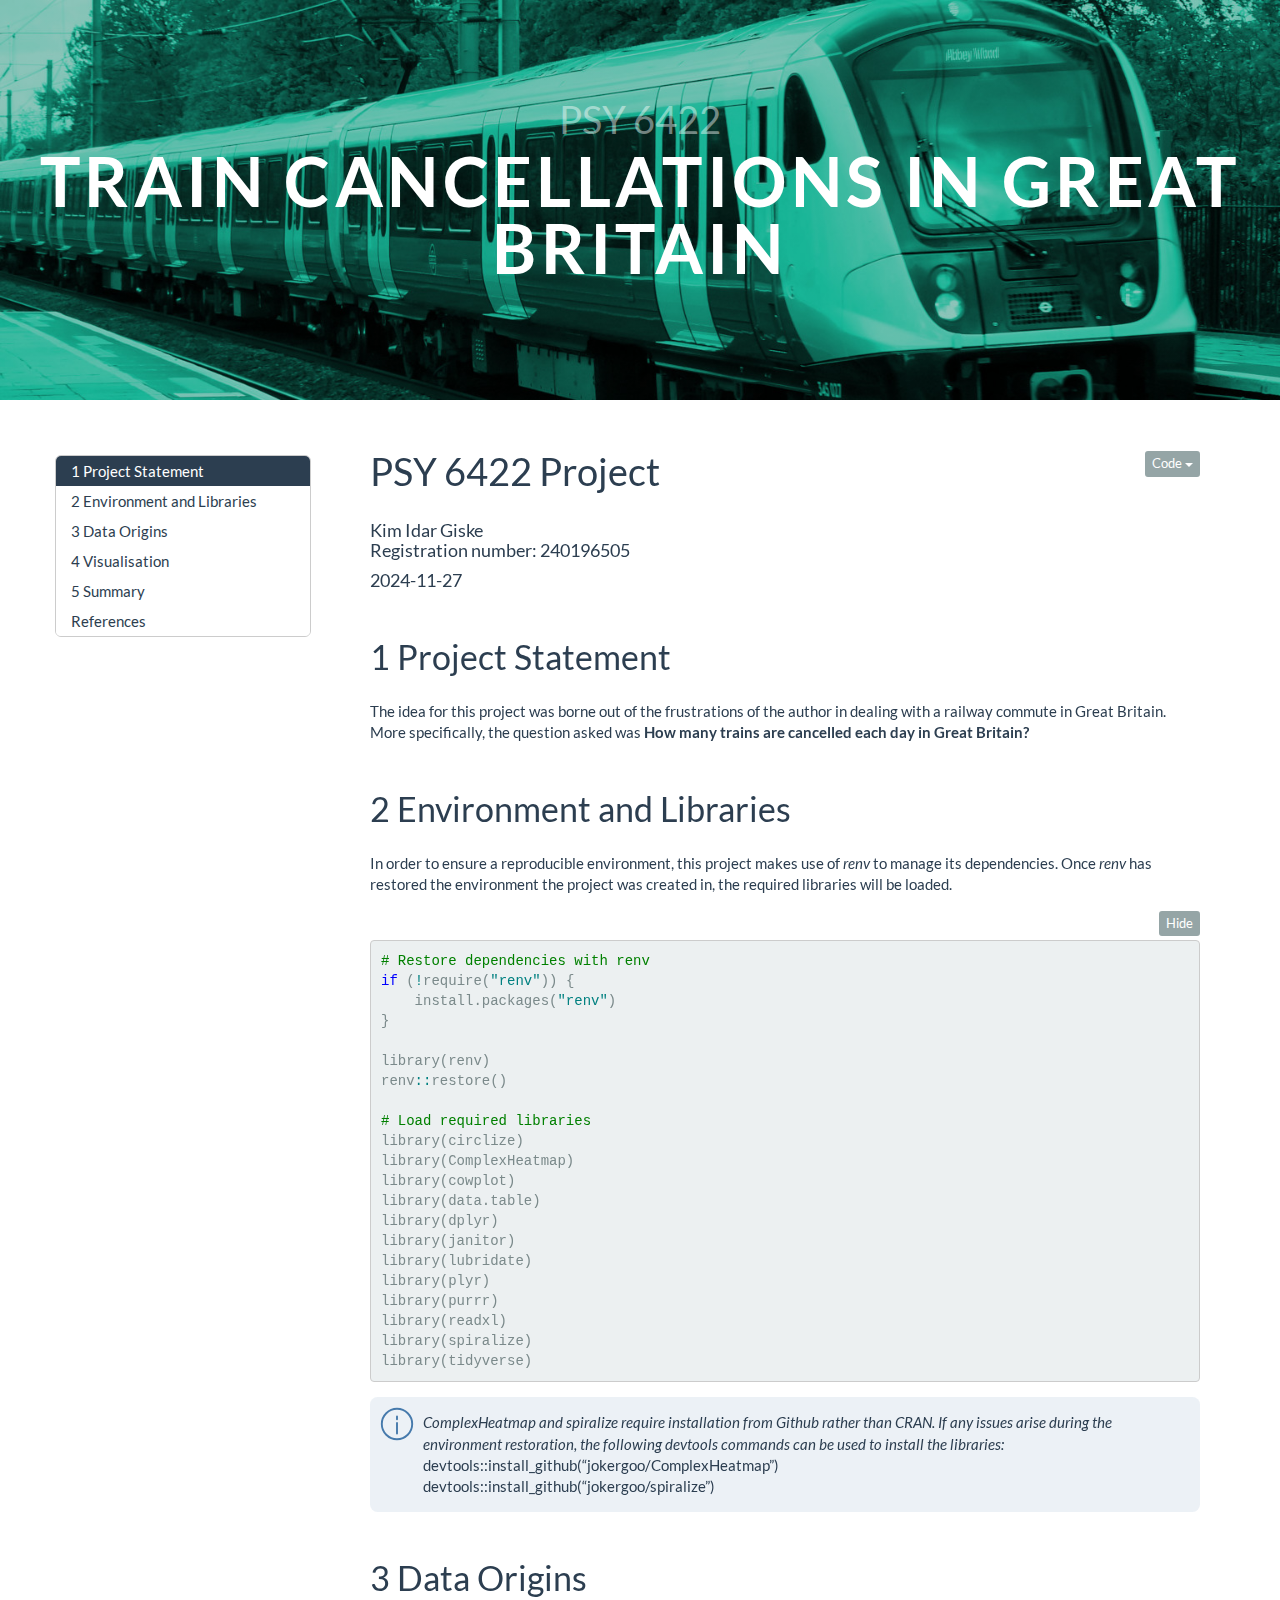
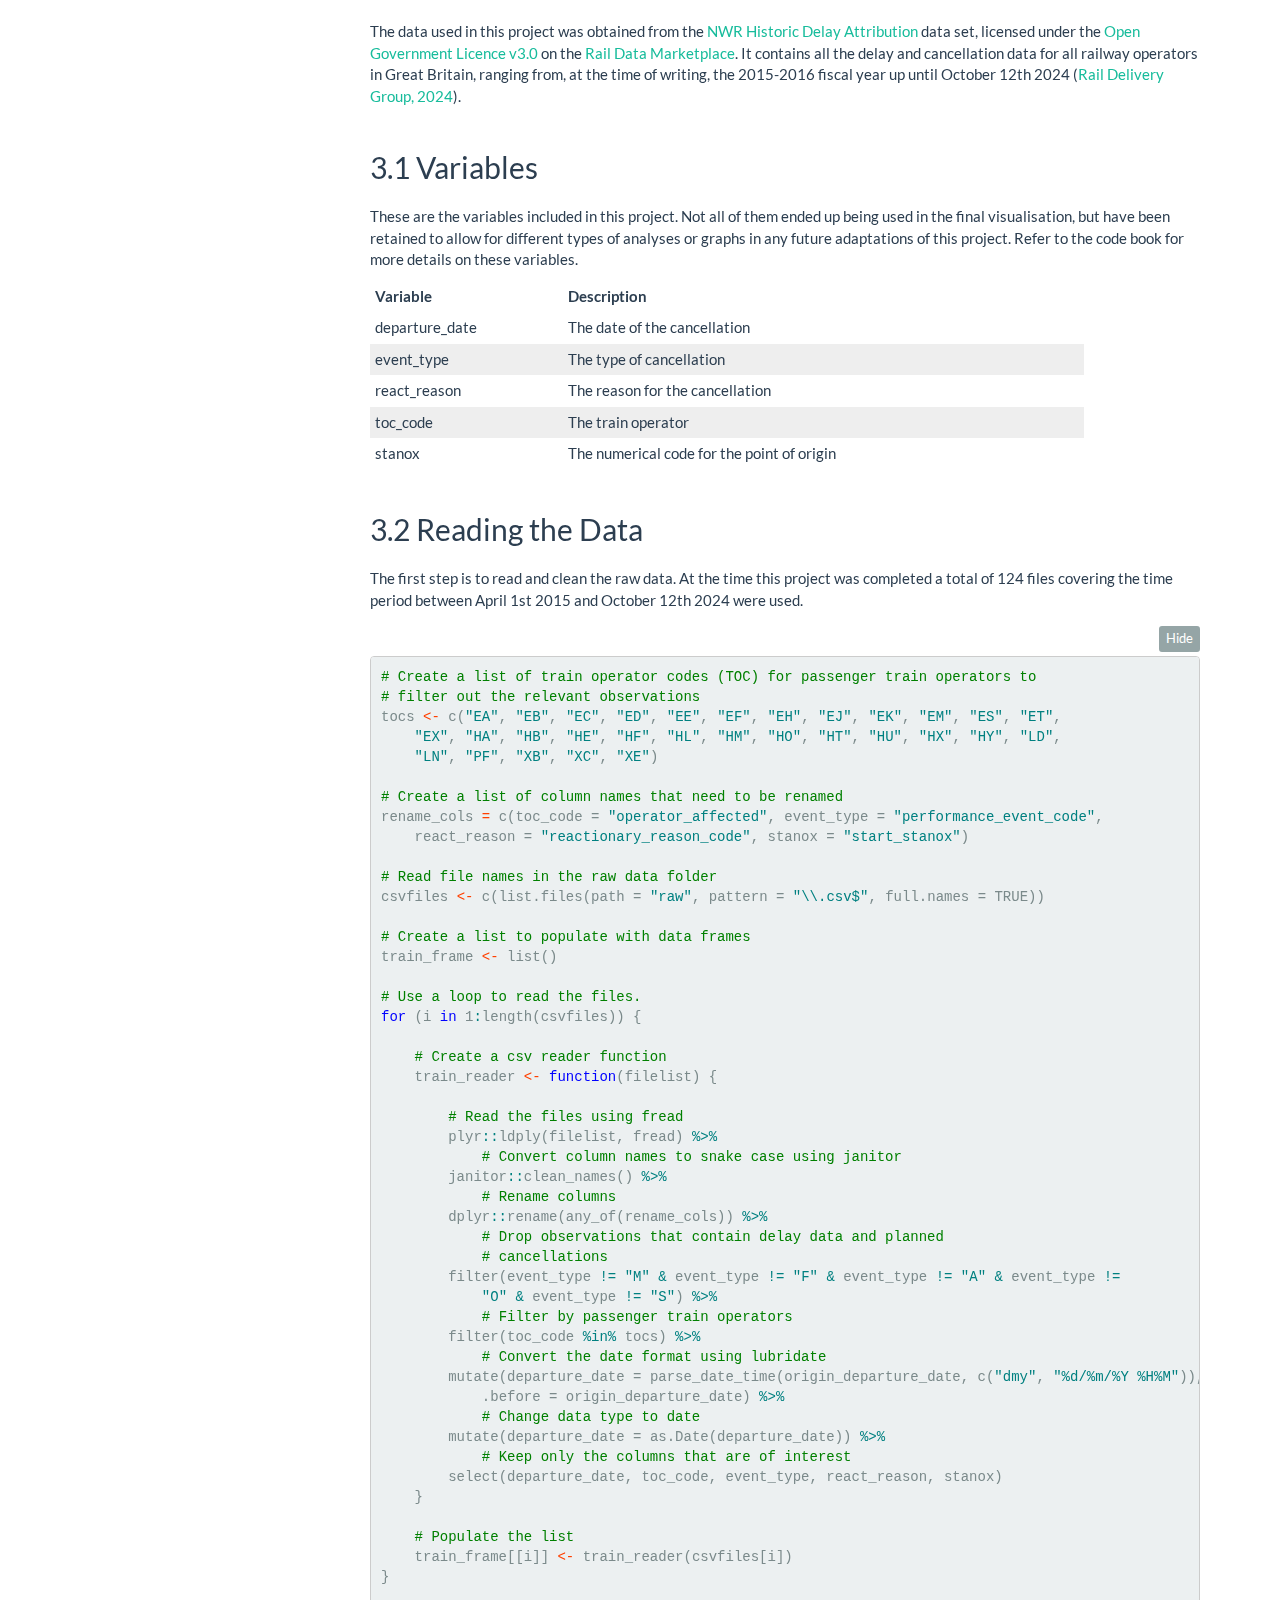
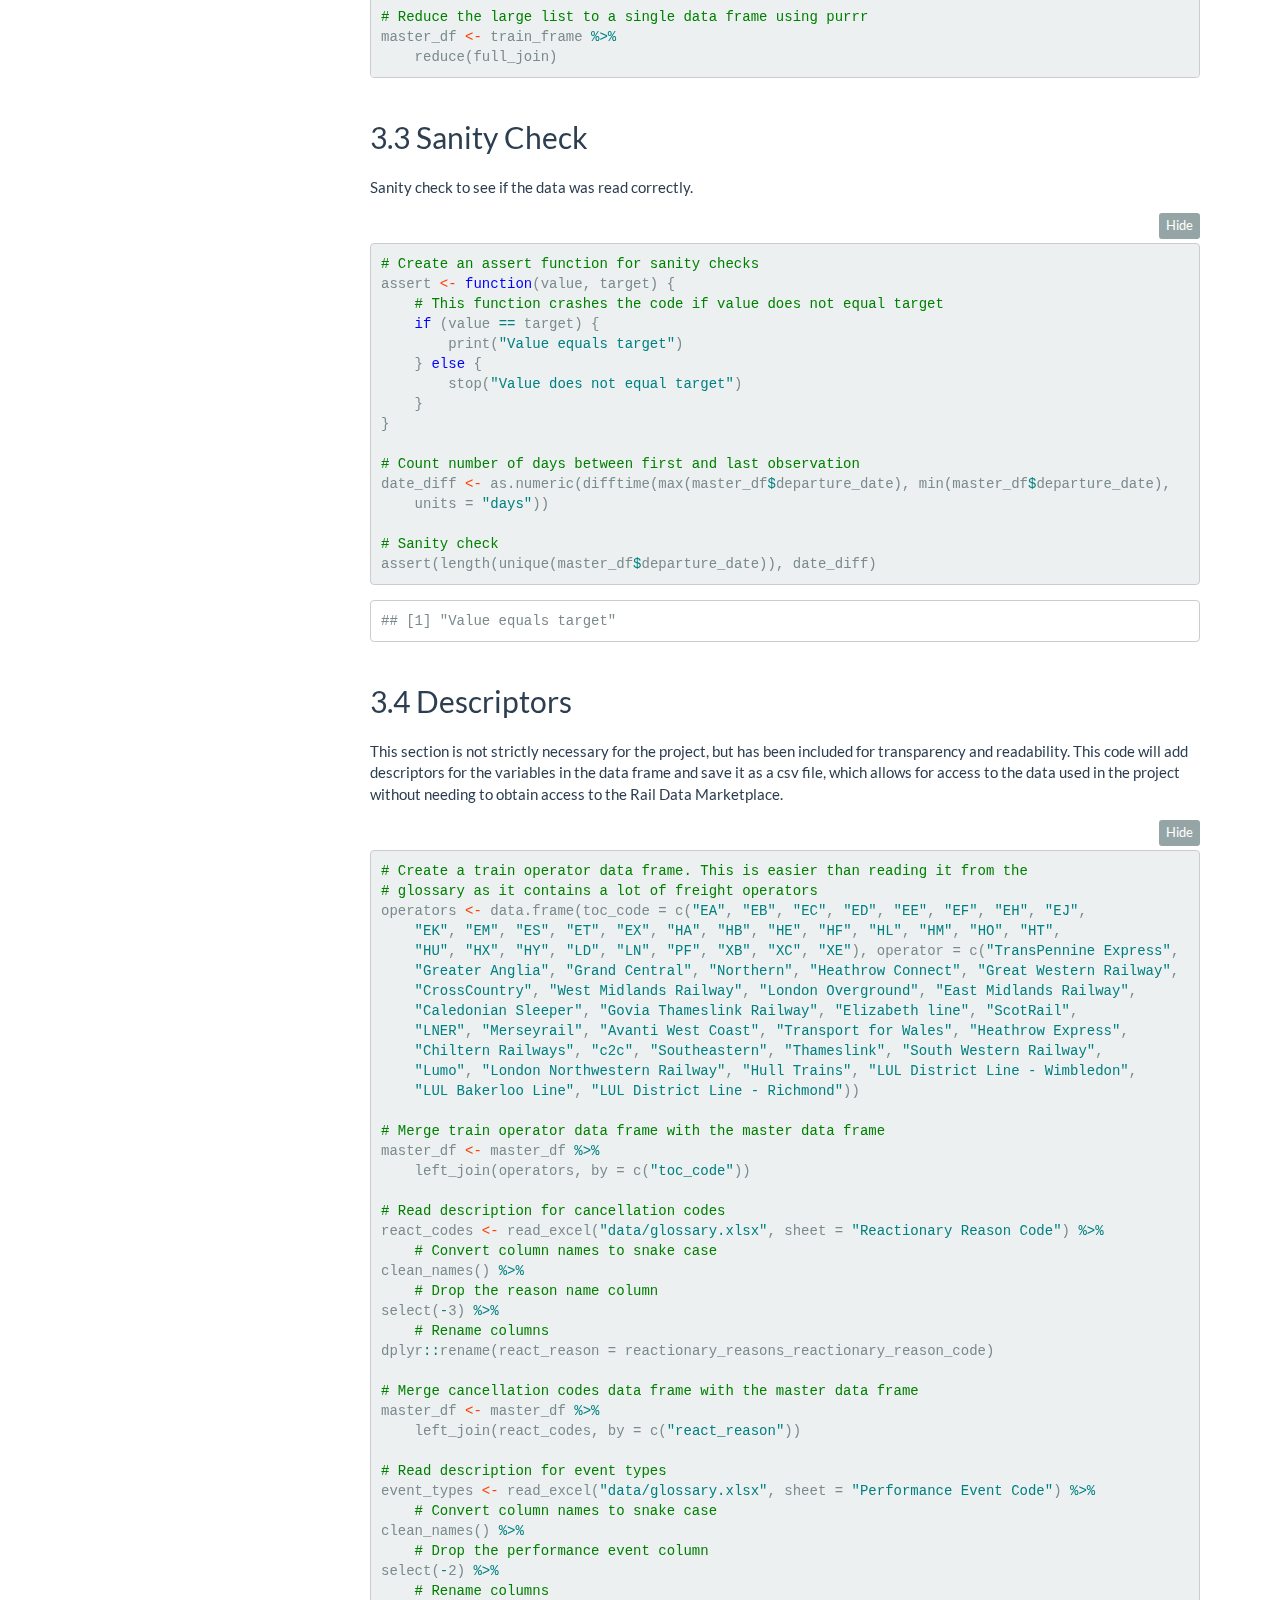
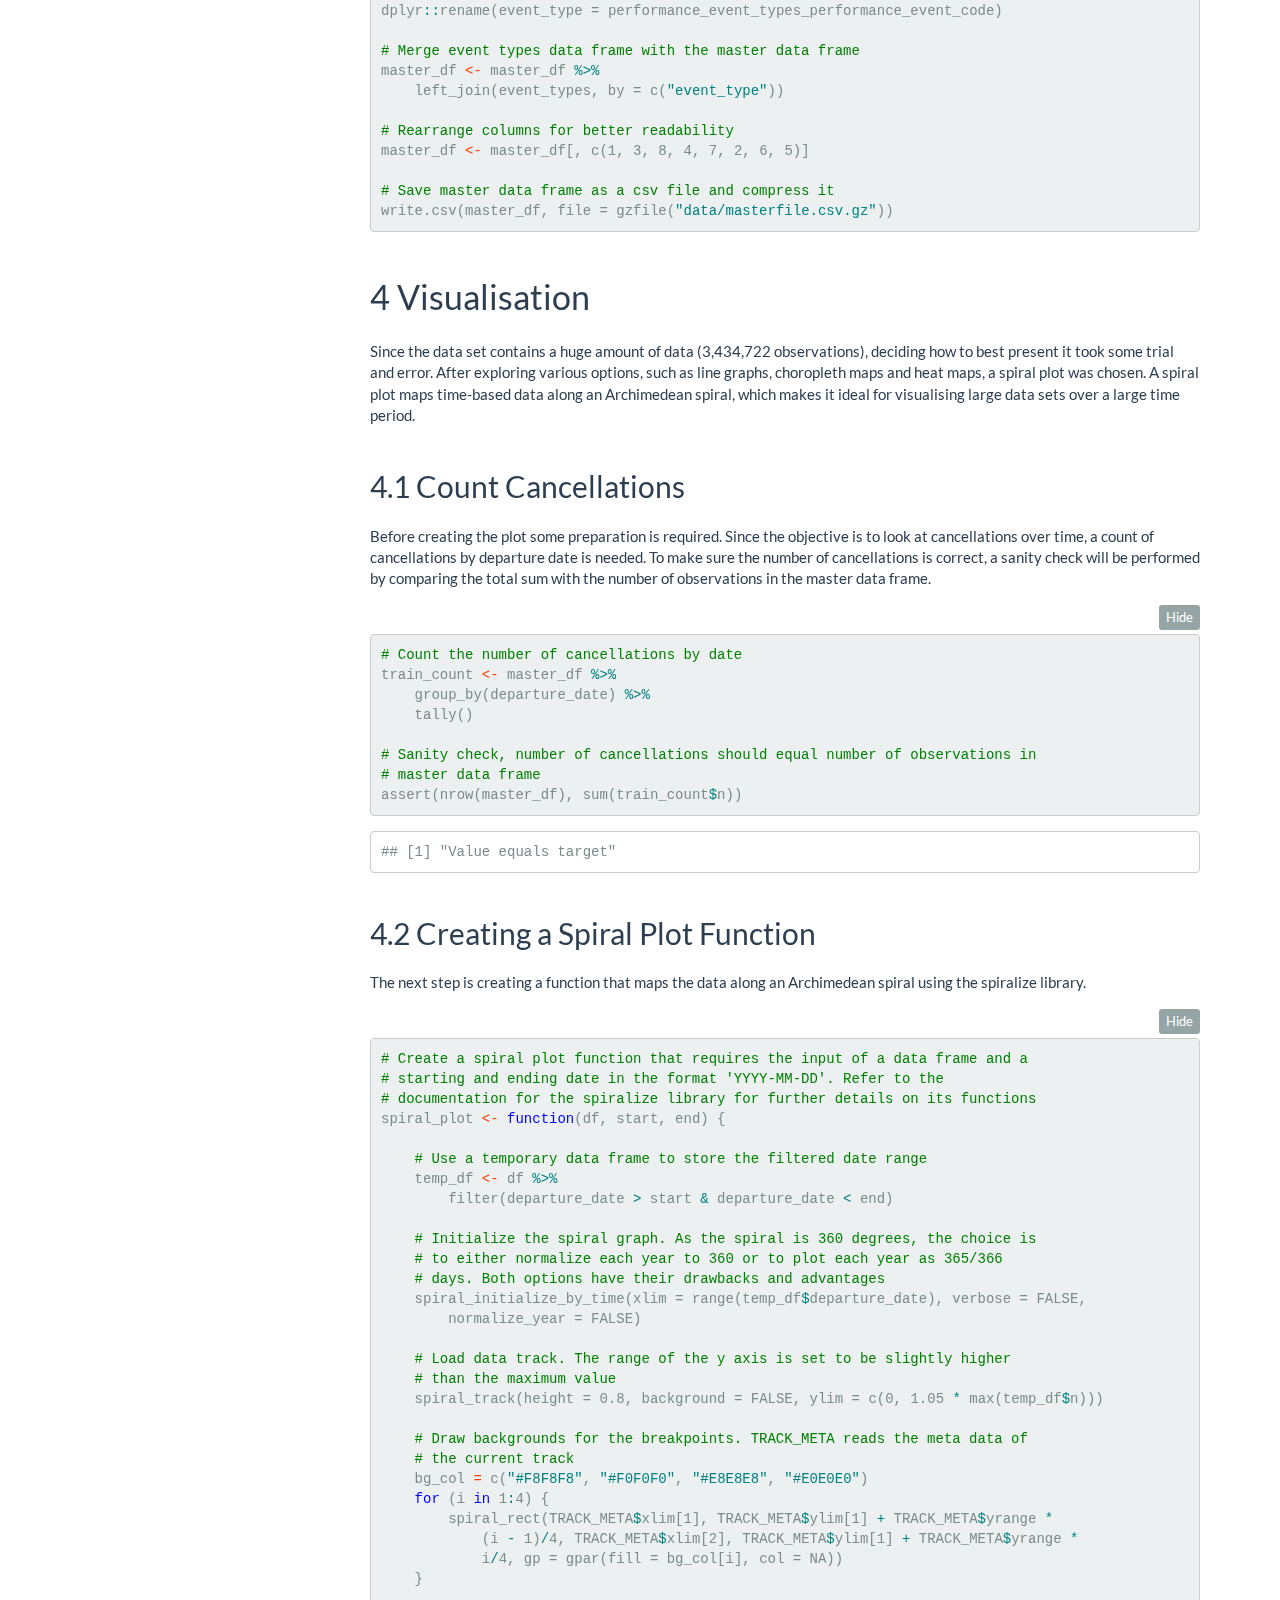
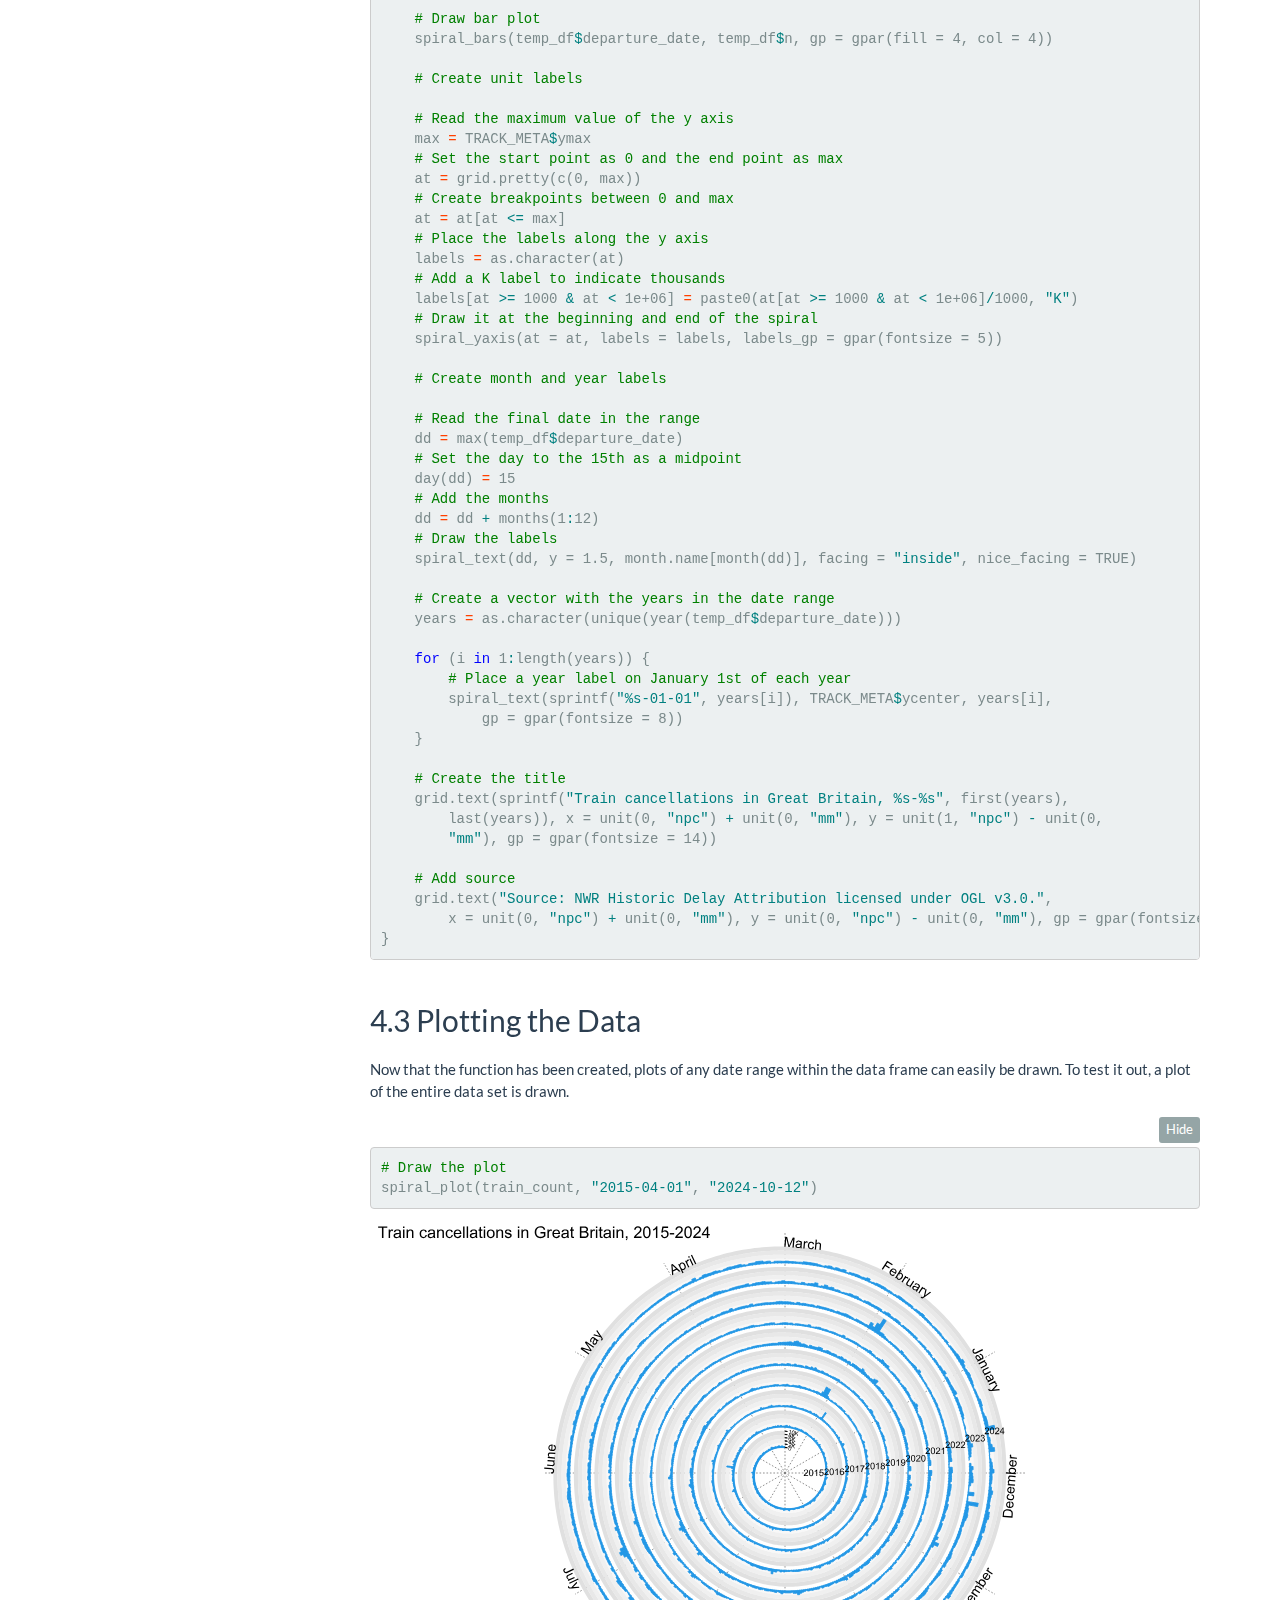
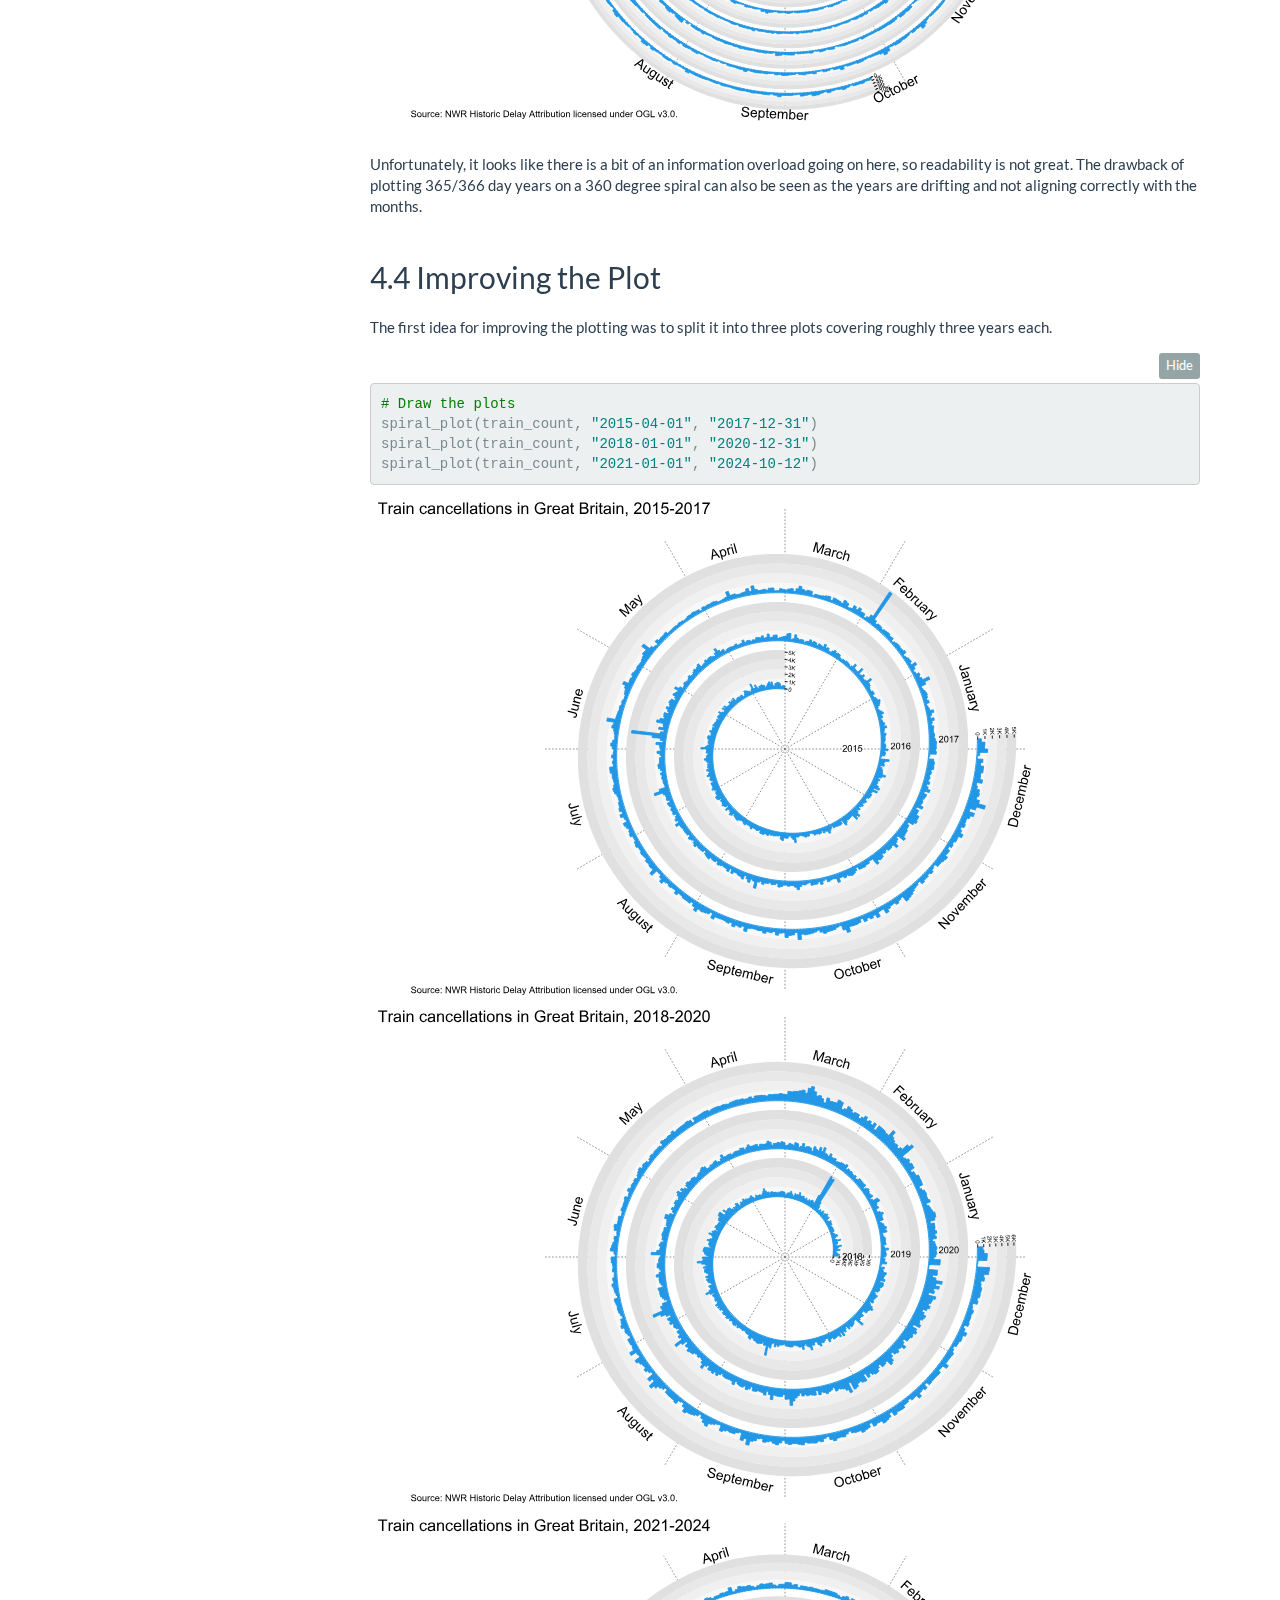
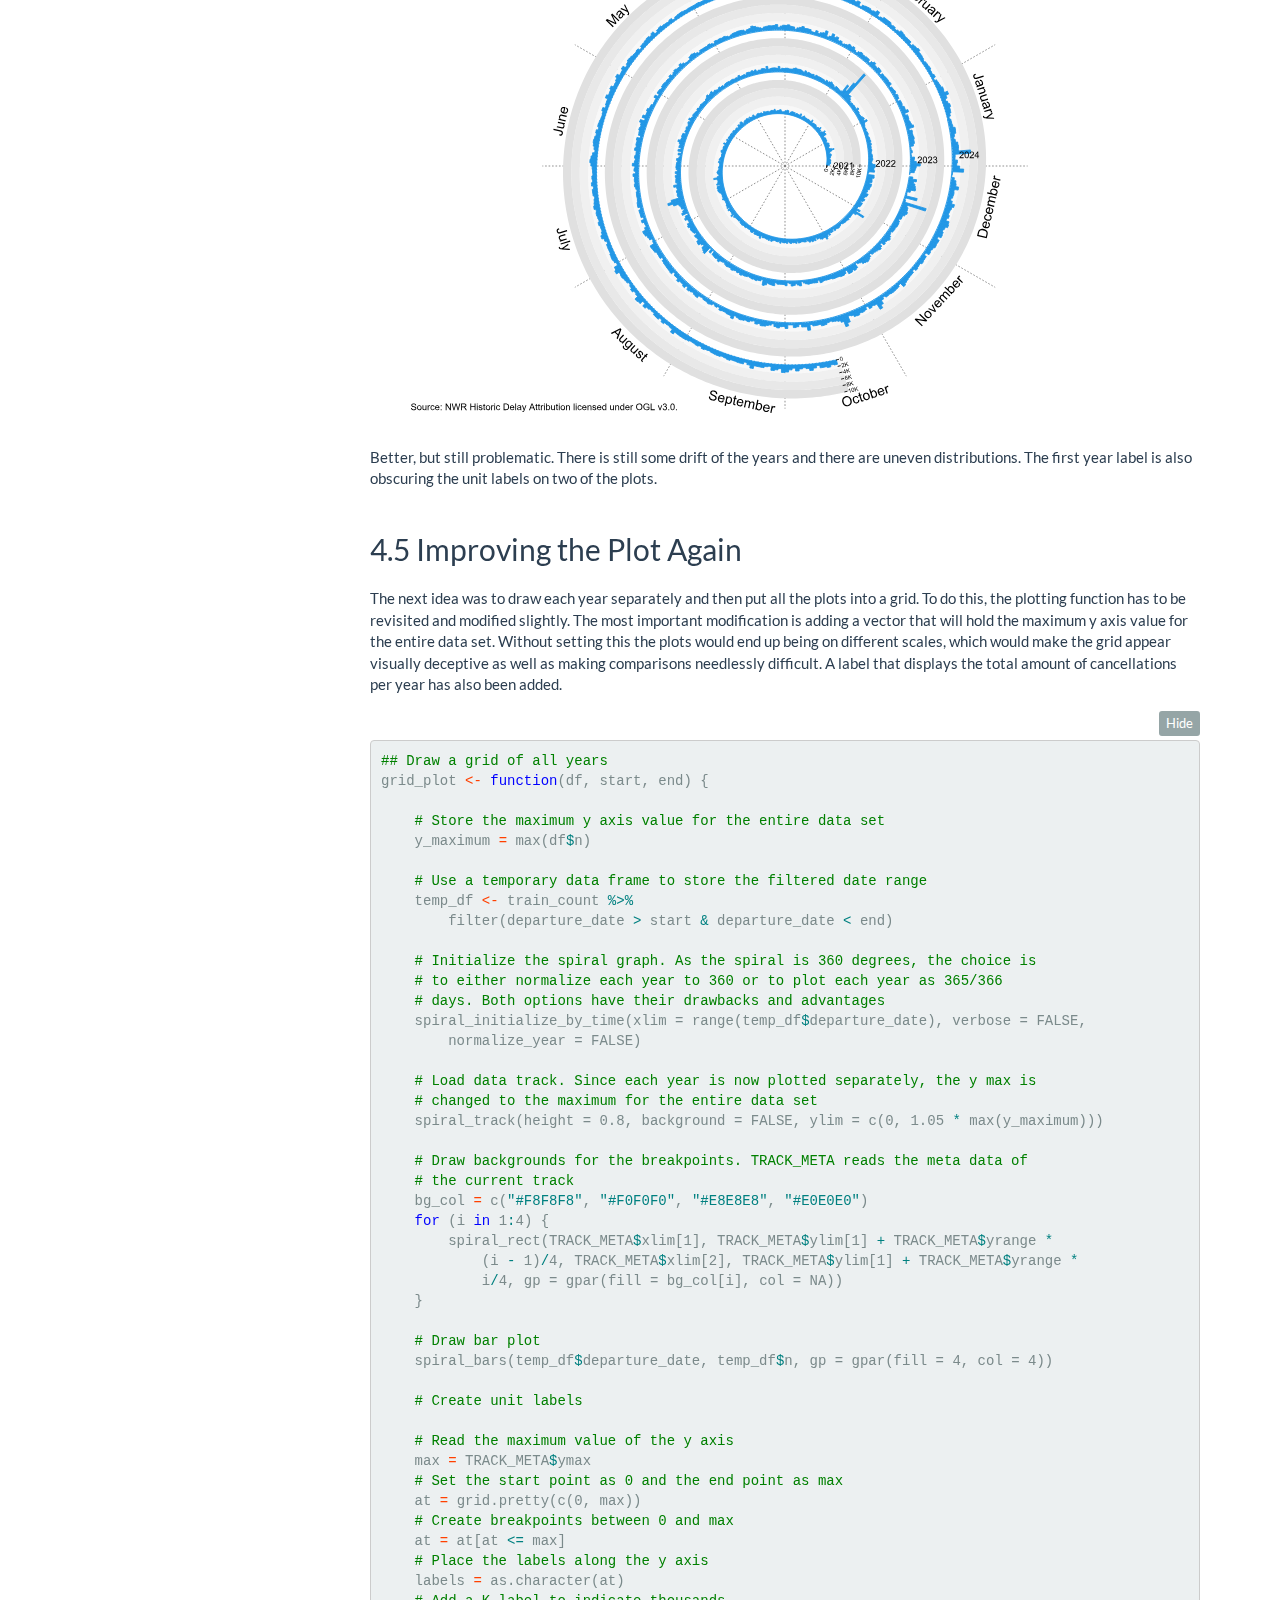
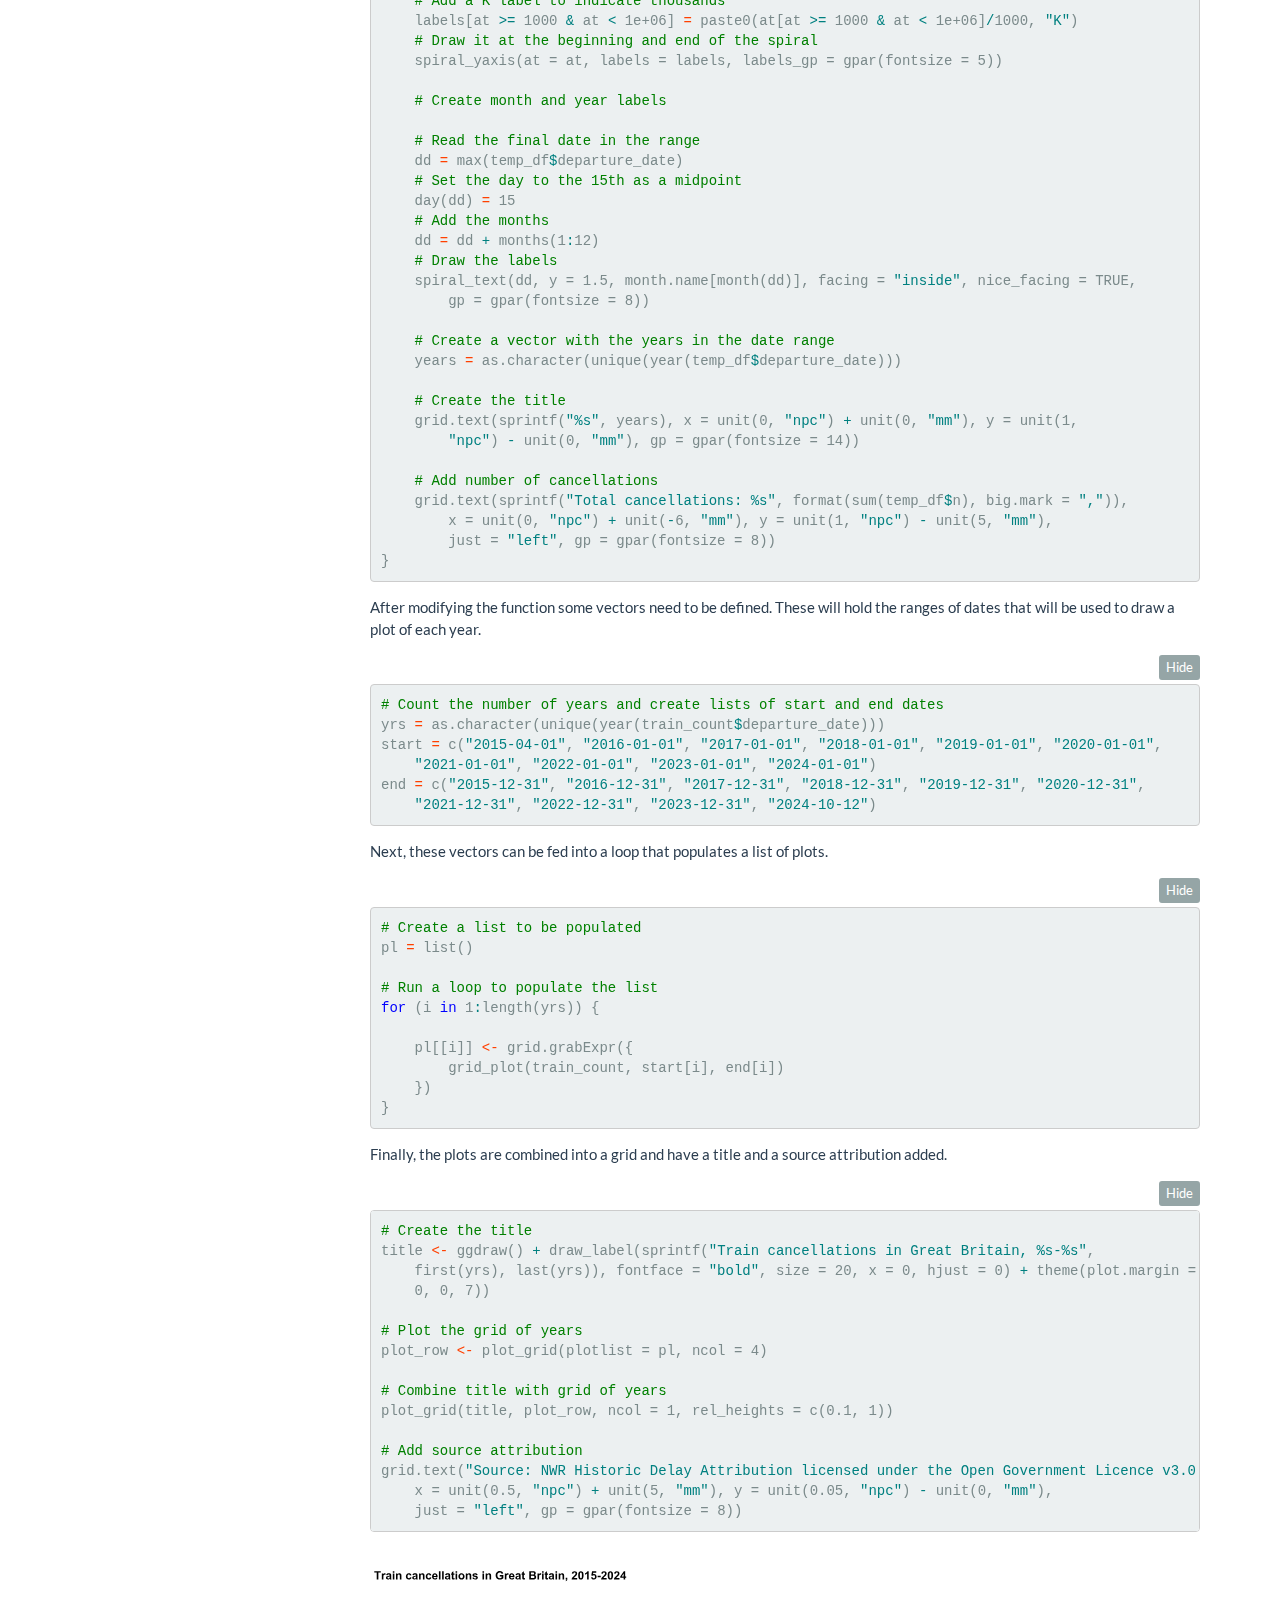
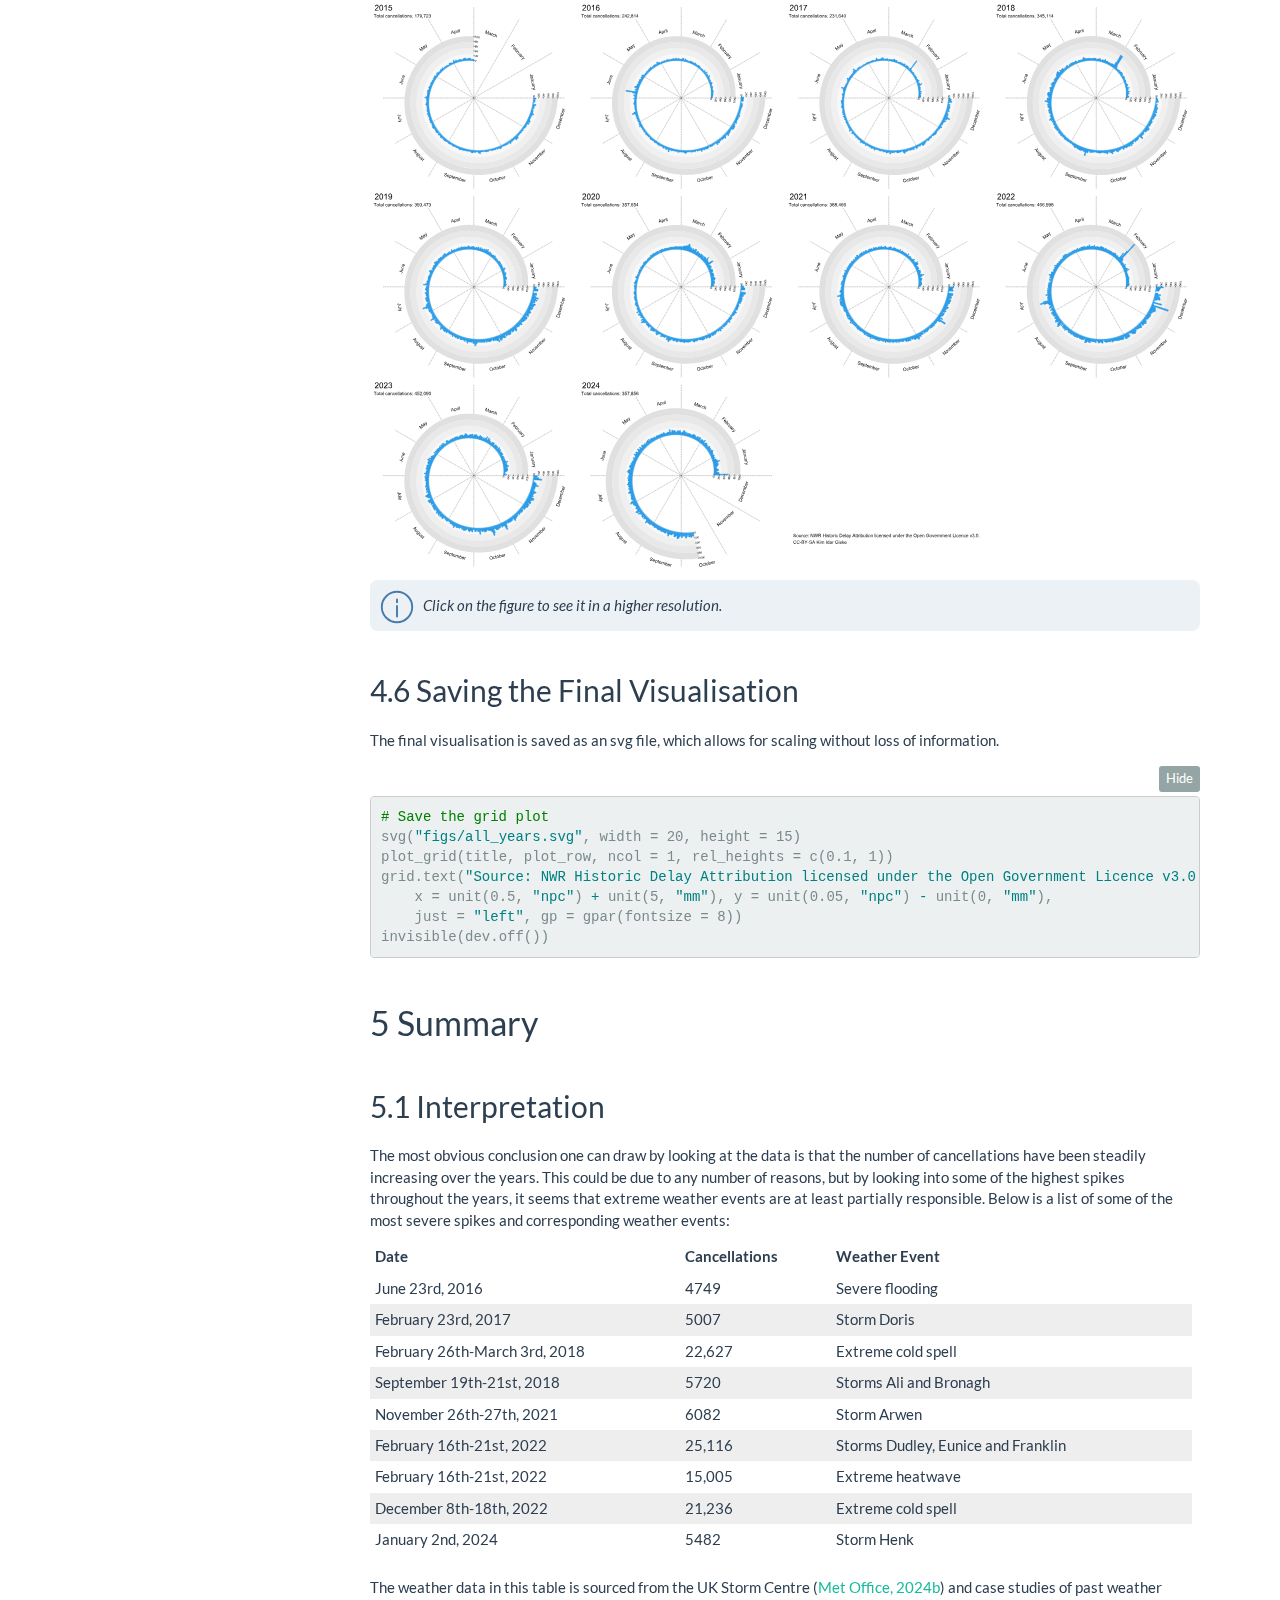
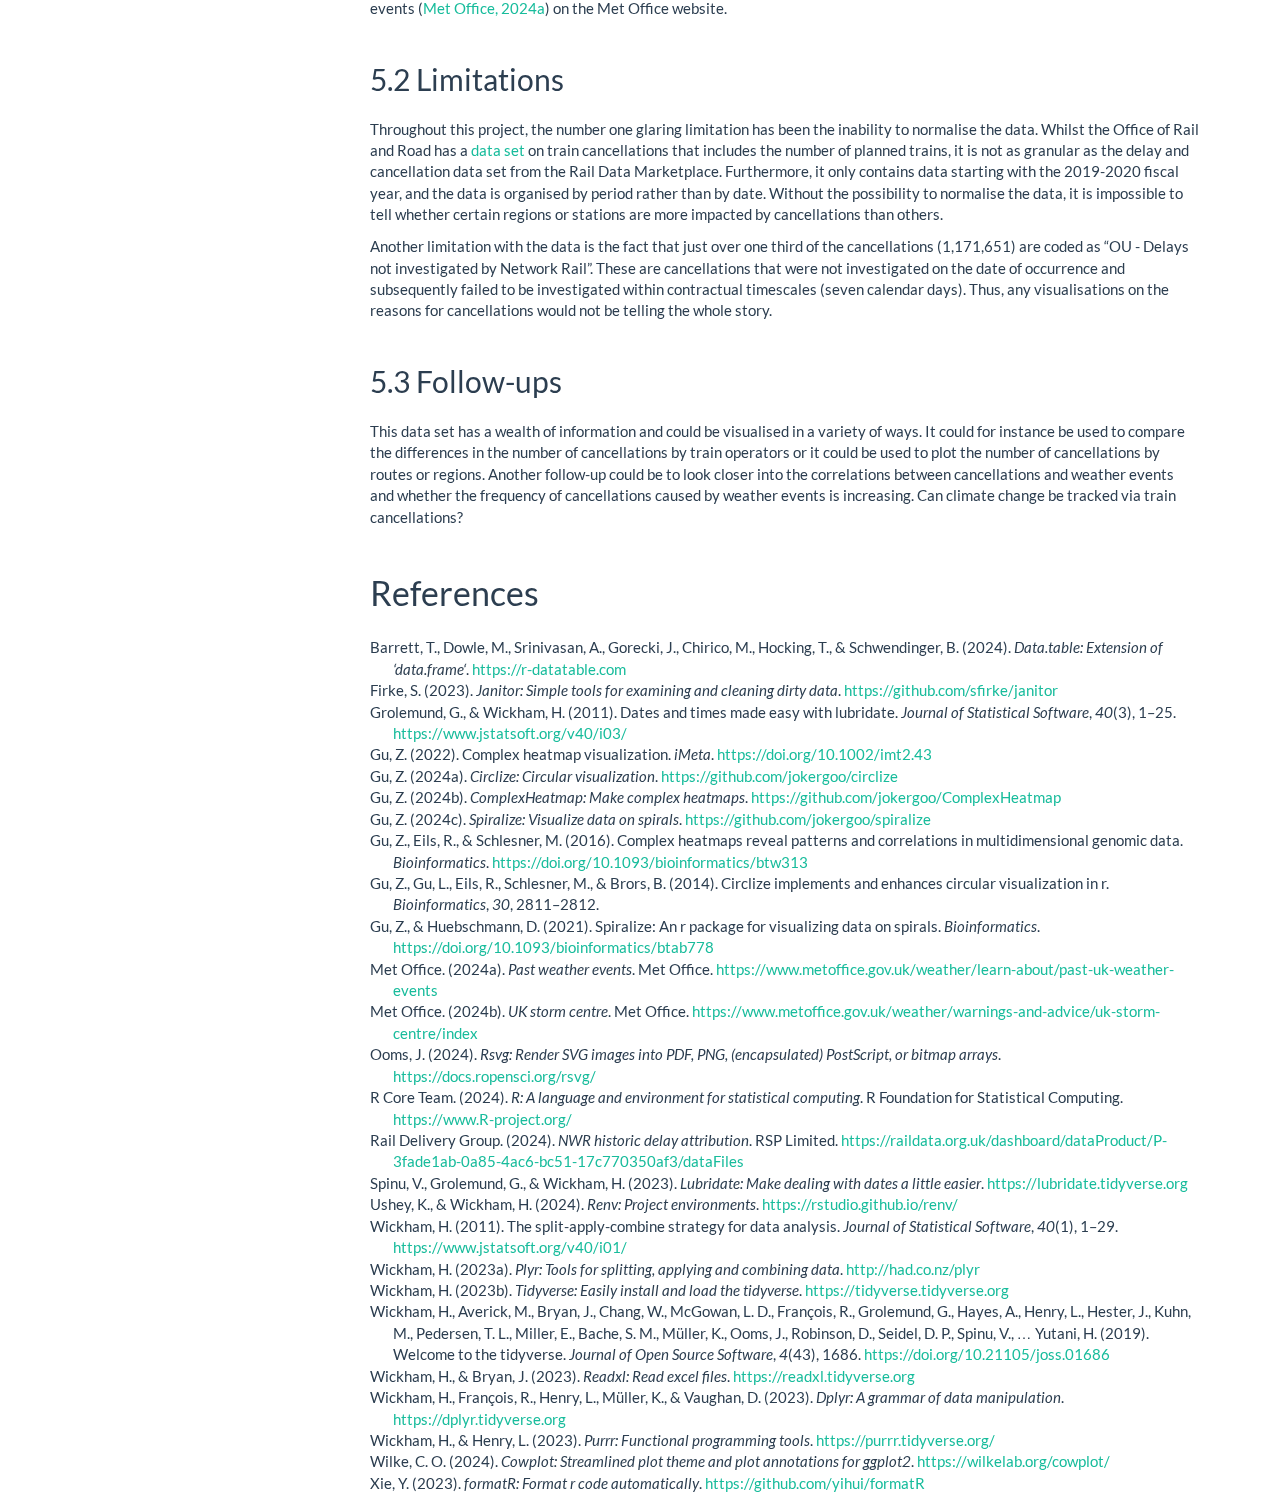
==== commit b5c8a1b2: "final tweaks" ====
--- a/index.html
+++ b/index.html
@@ -10,7 +10,7 @@
 
 
 
-<meta name="date" content="2024-11-24" />
+<meta name="date" content="2024-11-27" />
 
 <title>PSY 6422 Project</title>
 
@@ -378,7 +378,7 @@
 <h1 class="title toc-ignore">PSY 6422 Project</h1>
 <h4 class="author"><div class="line-block">Kim Idar Giske<br />
 Registration number: 240196505</div></h4>
-<h4 class="date">2024-11-24</h4>
+<h4 class="date">2024-11-27</h4>
 
 </div>
 
@@ -511,7 +511,7 @@
 <span id="cb2-23"><a href="#cb2-23" tabindex="-1"></a>        <span class="co"># Read the files using fread</span></span>
 <span id="cb2-24"><a href="#cb2-24" tabindex="-1"></a>        plyr<span class="sc">::</span><span class="fu">ldply</span>(filelist, fread) <span class="sc">%&gt;%</span></span>
 <span id="cb2-25"><a href="#cb2-25" tabindex="-1"></a>            <span class="co"># Convert column names to snake case using janitor</span></span>
-<span id="cb2-26"><a href="#cb2-26" tabindex="-1"></a>        <span class="fu">clean_names</span>() <span class="sc">%&gt;%</span></span>
+<span id="cb2-26"><a href="#cb2-26" tabindex="-1"></a>        janitor<span class="sc">::</span><span class="fu">clean_names</span>() <span class="sc">%&gt;%</span></span>
 <span id="cb2-27"><a href="#cb2-27" tabindex="-1"></a>            <span class="co"># Rename columns</span></span>
 <span id="cb2-28"><a href="#cb2-28" tabindex="-1"></a>        dplyr<span class="sc">::</span><span class="fu">rename</span>(<span class="fu">any_of</span>(rename_cols)) <span class="sc">%&gt;%</span></span>
 <span id="cb2-29"><a href="#cb2-29" tabindex="-1"></a>            <span class="co"># Drop observations that contain delay data and planned</span></span>
@@ -525,7 +525,7 @@
 <span id="cb2-37"><a href="#cb2-37" tabindex="-1"></a>            <span class="at">.before =</span> origin_departure_date) <span class="sc">%&gt;%</span></span>
 <span id="cb2-38"><a href="#cb2-38" tabindex="-1"></a>            <span class="co"># Change data type to date</span></span>
 <span id="cb2-39"><a href="#cb2-39" tabindex="-1"></a>        <span class="fu">mutate</span>(<span class="at">departure_date =</span> <span class="fu">as.Date</span>(departure_date)) <span class="sc">%&gt;%</span></span>
-<span id="cb2-40"><a href="#cb2-40" tabindex="-1"></a>            <span class="co"># Keep only the columns we are interested</span></span>
+<span id="cb2-40"><a href="#cb2-40" tabindex="-1"></a>            <span class="co"># Keep only the columns that are of interest</span></span>
 <span id="cb2-41"><a href="#cb2-41" tabindex="-1"></a>        <span class="fu">select</span>(departure_date, toc_code, event_type, react_reason, stanox)</span>
 <span id="cb2-42"><a href="#cb2-42" tabindex="-1"></a>    }</span>
 <span id="cb2-43"><a href="#cb2-43" tabindex="-1"></a></span>
@@ -566,7 +566,7 @@
 file, which allows for access to the data used in the project without
 needing to obtain access to the Rail Data Marketplace.</p>
 <div class="sourceCode" id="cb5"><pre class="sourceCode r"><code class="sourceCode r"><span id="cb5-1"><a href="#cb5-1" tabindex="-1"></a><span class="co"># Create a train operator data frame. This is easier than reading it from the</span></span>
-<span id="cb5-2"><a href="#cb5-2" tabindex="-1"></a><span class="co"># glossary as it contains freight operators which we are not interested in</span></span>
+<span id="cb5-2"><a href="#cb5-2" tabindex="-1"></a><span class="co"># glossary as it contains a lot of freight operators</span></span>
 <span id="cb5-3"><a href="#cb5-3" tabindex="-1"></a>operators <span class="ot">&lt;-</span> <span class="fu">data.frame</span>(<span class="at">toc_code =</span> <span class="fu">c</span>(<span class="st">&quot;EA&quot;</span>, <span class="st">&quot;EB&quot;</span>, <span class="st">&quot;EC&quot;</span>, <span class="st">&quot;ED&quot;</span>, <span class="st">&quot;EE&quot;</span>, <span class="st">&quot;EF&quot;</span>, <span class="st">&quot;EH&quot;</span>, <span class="st">&quot;EJ&quot;</span>,</span>
 <span id="cb5-4"><a href="#cb5-4" tabindex="-1"></a>    <span class="st">&quot;EK&quot;</span>, <span class="st">&quot;EM&quot;</span>, <span class="st">&quot;ES&quot;</span>, <span class="st">&quot;ET&quot;</span>, <span class="st">&quot;EX&quot;</span>, <span class="st">&quot;HA&quot;</span>, <span class="st">&quot;HB&quot;</span>, <span class="st">&quot;HE&quot;</span>, <span class="st">&quot;HF&quot;</span>, <span class="st">&quot;HL&quot;</span>, <span class="st">&quot;HM&quot;</span>, <span class="st">&quot;HO&quot;</span>, <span class="st">&quot;HT&quot;</span>,</span>
 <span id="cb5-5"><a href="#cb5-5" tabindex="-1"></a>    <span class="st">&quot;HU&quot;</span>, <span class="st">&quot;HX&quot;</span>, <span class="st">&quot;HY&quot;</span>, <span class="st">&quot;LD&quot;</span>, <span class="st">&quot;LN&quot;</span>, <span class="st">&quot;PF&quot;</span>, <span class="st">&quot;XB&quot;</span>, <span class="st">&quot;XC&quot;</span>, <span class="st">&quot;XE&quot;</span>), <span class="at">operator =</span> <span class="fu">c</span>(<span class="st">&quot;TransPennine Express&quot;</span>,</span>
@@ -653,17 +653,17 @@
 <span id="cb8-3"><a href="#cb8-3" tabindex="-1"></a><span class="co"># documentation for the spiralize library for further details on its functions</span></span>
 <span id="cb8-4"><a href="#cb8-4" tabindex="-1"></a>spiral_plot <span class="ot">&lt;-</span> <span class="cf">function</span>(df, start, end) {</span>
 <span id="cb8-5"><a href="#cb8-5" tabindex="-1"></a></span>
-<span id="cb8-6"><a href="#cb8-6" tabindex="-1"></a>    <span class="co"># We&#39;ll use a temporary data frame to store the filtered date range</span></span>
+<span id="cb8-6"><a href="#cb8-6" tabindex="-1"></a>    <span class="co"># Use a temporary data frame to store the filtered date range</span></span>
 <span id="cb8-7"><a href="#cb8-7" tabindex="-1"></a>    temp_df <span class="ot">&lt;-</span> df <span class="sc">%&gt;%</span></span>
 <span id="cb8-8"><a href="#cb8-8" tabindex="-1"></a>        <span class="fu">filter</span>(departure_date <span class="sc">&gt;</span> start <span class="sc">&amp;</span> departure_date <span class="sc">&lt;</span> end)</span>
 <span id="cb8-9"><a href="#cb8-9" tabindex="-1"></a></span>
-<span id="cb8-10"><a href="#cb8-10" tabindex="-1"></a>    <span class="co"># Initialize the spiral graph. As the spiral is 360 degrees, we have a</span></span>
-<span id="cb8-11"><a href="#cb8-11" tabindex="-1"></a>    <span class="co"># choice to either normalize each year to 360 or to plot each year as</span></span>
-<span id="cb8-12"><a href="#cb8-12" tabindex="-1"></a>    <span class="co"># 365/366 days. Both options have their drawbacks and advantages</span></span>
+<span id="cb8-10"><a href="#cb8-10" tabindex="-1"></a>    <span class="co"># Initialize the spiral graph. As the spiral is 360 degrees, the choice is</span></span>
+<span id="cb8-11"><a href="#cb8-11" tabindex="-1"></a>    <span class="co"># to either normalize each year to 360 or to plot each year as 365/366</span></span>
+<span id="cb8-12"><a href="#cb8-12" tabindex="-1"></a>    <span class="co"># days. Both options have their drawbacks and advantages</span></span>
 <span id="cb8-13"><a href="#cb8-13" tabindex="-1"></a>    <span class="fu">spiral_initialize_by_time</span>(<span class="at">xlim =</span> <span class="fu">range</span>(temp_df<span class="sc">$</span>departure_date), <span class="at">verbose =</span> <span class="cn">FALSE</span>,</span>
 <span id="cb8-14"><a href="#cb8-14" tabindex="-1"></a>        <span class="at">normalize_year =</span> <span class="cn">FALSE</span>)</span>
 <span id="cb8-15"><a href="#cb8-15" tabindex="-1"></a></span>
-<span id="cb8-16"><a href="#cb8-16" tabindex="-1"></a>    <span class="co"># Load data track. We set the range of the y axis to be slightly higher</span></span>
+<span id="cb8-16"><a href="#cb8-16" tabindex="-1"></a>    <span class="co"># Load data track. The range of the y axis is set to be slightly higher</span></span>
 <span id="cb8-17"><a href="#cb8-17" tabindex="-1"></a>    <span class="co"># than the maximum value</span></span>
 <span id="cb8-18"><a href="#cb8-18" tabindex="-1"></a>    <span class="fu">spiral_track</span>(<span class="at">height =</span> <span class="fl">0.8</span>, <span class="at">background =</span> <span class="cn">FALSE</span>, <span class="at">ylim =</span> <span class="fu">c</span>(<span class="dv">0</span>, <span class="fl">1.05</span> <span class="sc">*</span> <span class="fu">max</span>(temp_df<span class="sc">$</span>n)))</span>
 <span id="cb8-19"><a href="#cb8-19" tabindex="-1"></a></span>
@@ -771,18 +771,18 @@
 <span id="cb11-4"><a href="#cb11-4" tabindex="-1"></a>    <span class="co"># Store the maximum y axis value for the entire data set</span></span>
 <span id="cb11-5"><a href="#cb11-5" tabindex="-1"></a>    y_maximum <span class="ot">=</span> <span class="fu">max</span>(df<span class="sc">$</span>n)</span>
 <span id="cb11-6"><a href="#cb11-6" tabindex="-1"></a></span>
-<span id="cb11-7"><a href="#cb11-7" tabindex="-1"></a>    <span class="co"># We&#39;ll use a temporary data frame to store the filtered date range</span></span>
+<span id="cb11-7"><a href="#cb11-7" tabindex="-1"></a>    <span class="co"># Use a temporary data frame to store the filtered date range</span></span>
 <span id="cb11-8"><a href="#cb11-8" tabindex="-1"></a>    temp_df <span class="ot">&lt;-</span> train_count <span class="sc">%&gt;%</span></span>
 <span id="cb11-9"><a href="#cb11-9" tabindex="-1"></a>        <span class="fu">filter</span>(departure_date <span class="sc">&gt;</span> start <span class="sc">&amp;</span> departure_date <span class="sc">&lt;</span> end)</span>
 <span id="cb11-10"><a href="#cb11-10" tabindex="-1"></a></span>
-<span id="cb11-11"><a href="#cb11-11" tabindex="-1"></a>    <span class="co"># Initialize the spiral graph. As the spiral is 360 degrees, we have a</span></span>
-<span id="cb11-12"><a href="#cb11-12" tabindex="-1"></a>    <span class="co"># choice to either normalize each year to 360 or to plot each year as</span></span>
-<span id="cb11-13"><a href="#cb11-13" tabindex="-1"></a>    <span class="co"># 365/366 days. Both options have their drawbacks and advantages</span></span>
+<span id="cb11-11"><a href="#cb11-11" tabindex="-1"></a>    <span class="co"># Initialize the spiral graph. As the spiral is 360 degrees, the choice is</span></span>
+<span id="cb11-12"><a href="#cb11-12" tabindex="-1"></a>    <span class="co"># to either normalize each year to 360 or to plot each year as 365/366</span></span>
+<span id="cb11-13"><a href="#cb11-13" tabindex="-1"></a>    <span class="co"># days. Both options have their drawbacks and advantages</span></span>
 <span id="cb11-14"><a href="#cb11-14" tabindex="-1"></a>    <span class="fu">spiral_initialize_by_time</span>(<span class="at">xlim =</span> <span class="fu">range</span>(temp_df<span class="sc">$</span>departure_date), <span class="at">verbose =</span> <span class="cn">FALSE</span>,</span>
 <span id="cb11-15"><a href="#cb11-15" tabindex="-1"></a>        <span class="at">normalize_year =</span> <span class="cn">FALSE</span>)</span>
 <span id="cb11-16"><a href="#cb11-16" tabindex="-1"></a></span>
-<span id="cb11-17"><a href="#cb11-17" tabindex="-1"></a>    <span class="co"># Load data track. Since we&#39;re now plotting each year separately, we change</span></span>
-<span id="cb11-18"><a href="#cb11-18" tabindex="-1"></a>    <span class="co"># the y max to the maximum for the entire data set</span></span>
+<span id="cb11-17"><a href="#cb11-17" tabindex="-1"></a>    <span class="co"># Load data track. Since each year is now plotted separately, the y max is</span></span>
+<span id="cb11-18"><a href="#cb11-18" tabindex="-1"></a>    <span class="co"># changed to the maximum for the entire data set</span></span>
 <span id="cb11-19"><a href="#cb11-19" tabindex="-1"></a>    <span class="fu">spiral_track</span>(<span class="at">height =</span> <span class="fl">0.8</span>, <span class="at">background =</span> <span class="cn">FALSE</span>, <span class="at">ylim =</span> <span class="fu">c</span>(<span class="dv">0</span>, <span class="fl">1.05</span> <span class="sc">*</span> <span class="fu">max</span>(y_maximum)))</span>
 <span id="cb11-20"><a href="#cb11-20" tabindex="-1"></a></span>
 <span id="cb11-21"><a href="#cb11-21" tabindex="-1"></a>    <span class="co"># Draw backgrounds for the breakpoints. TRACK_META reads the meta data of</span></span>
